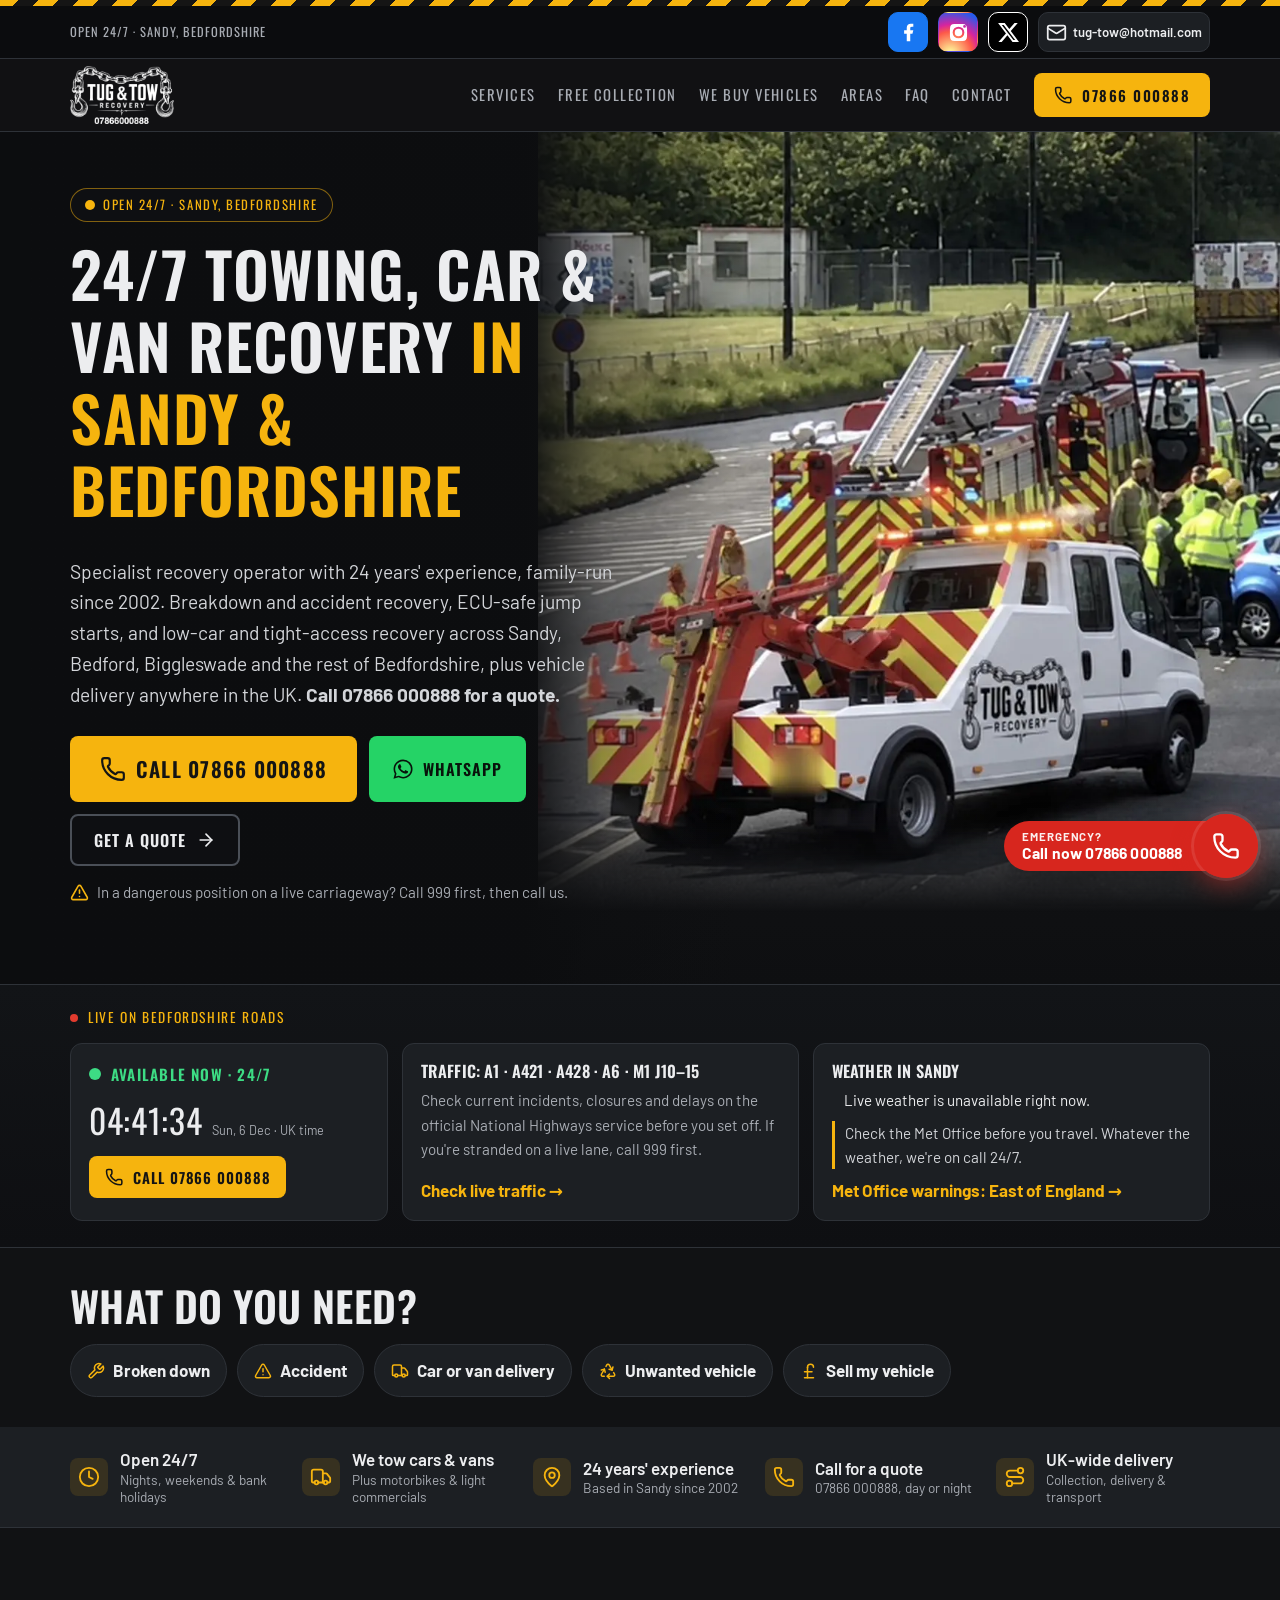
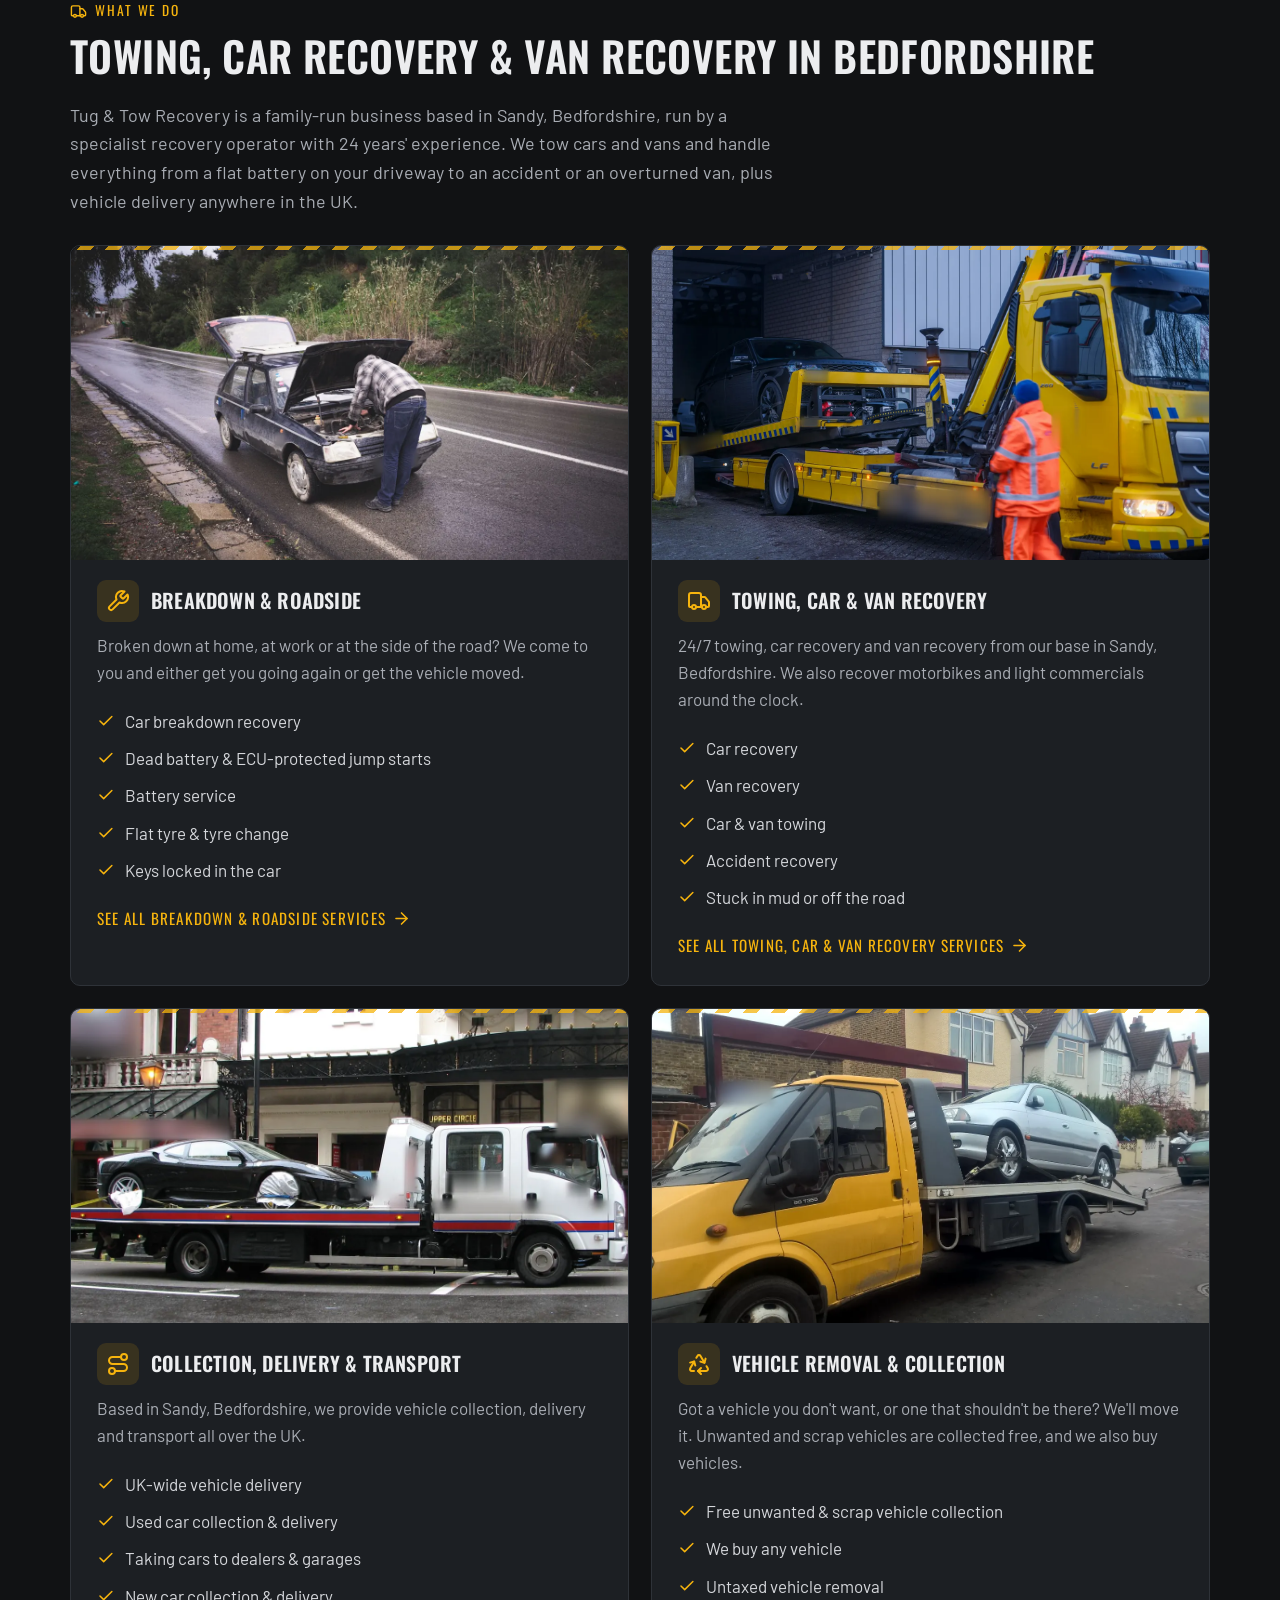
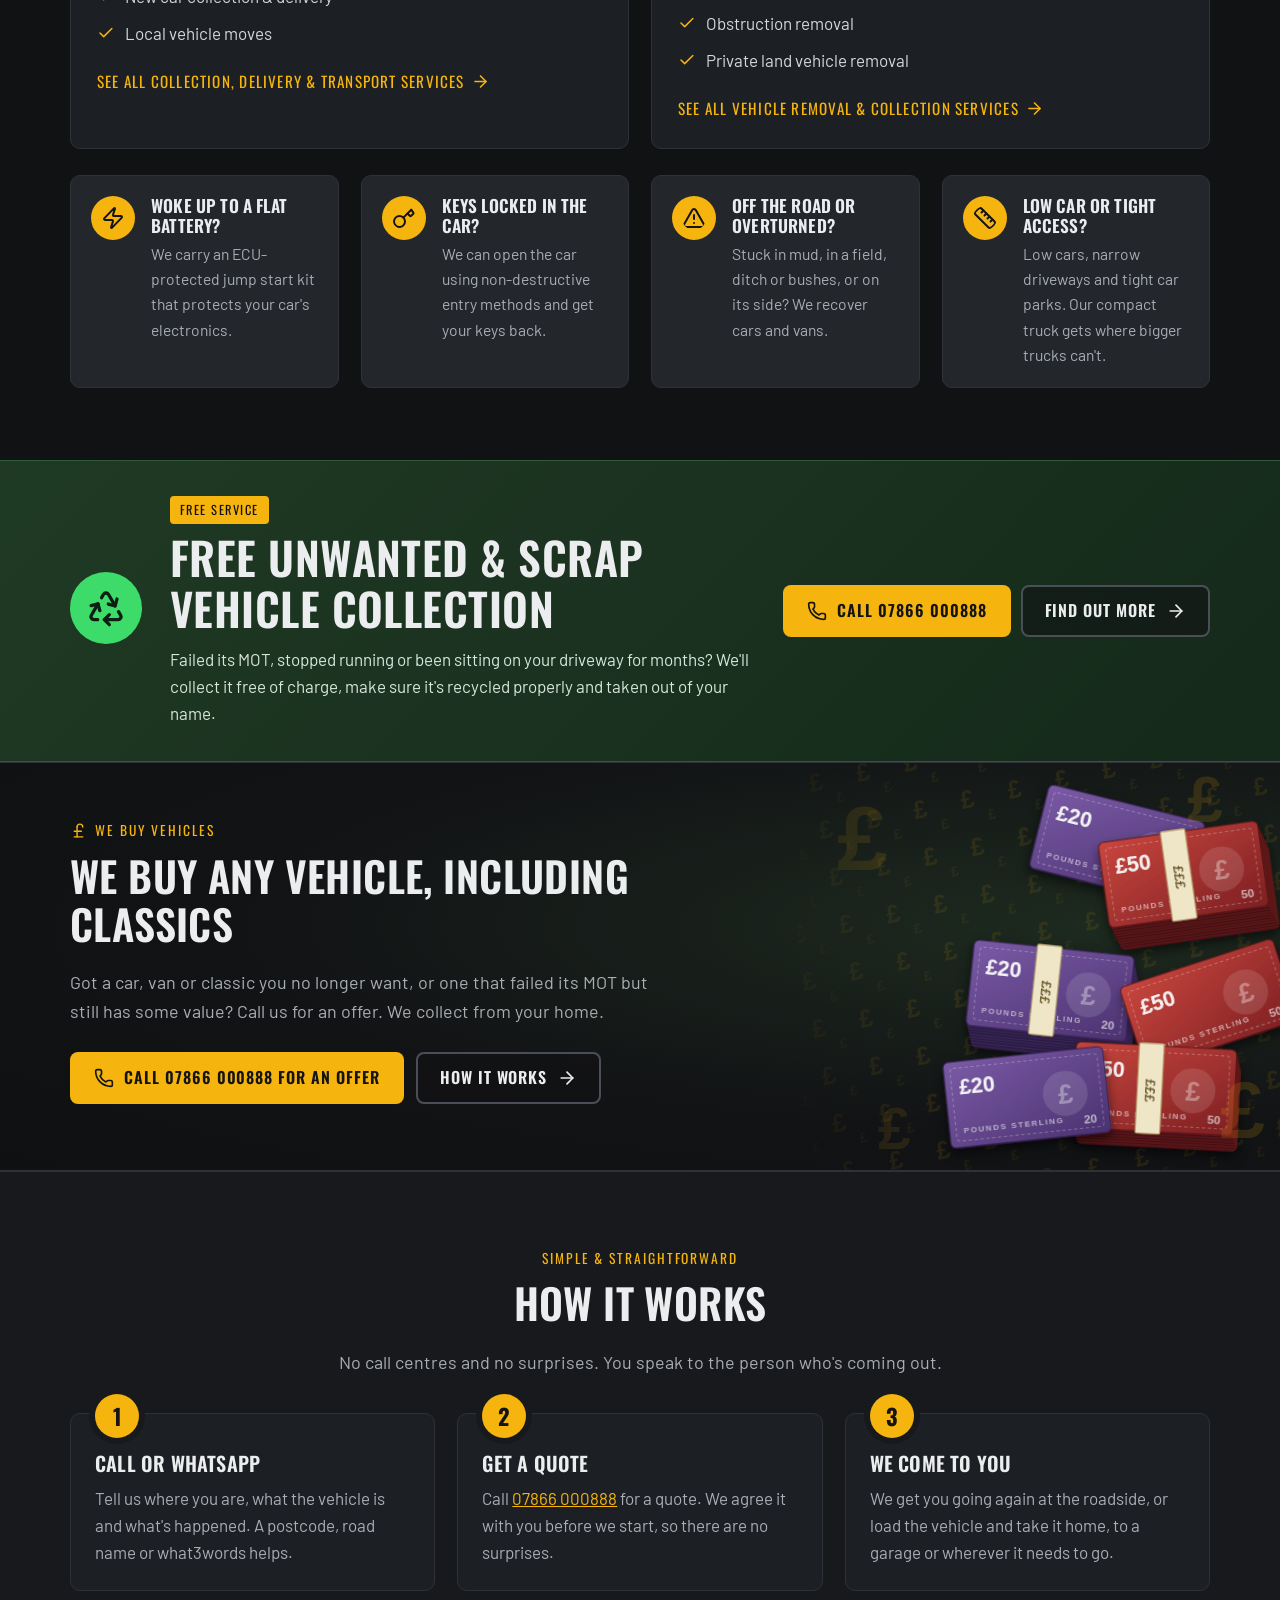
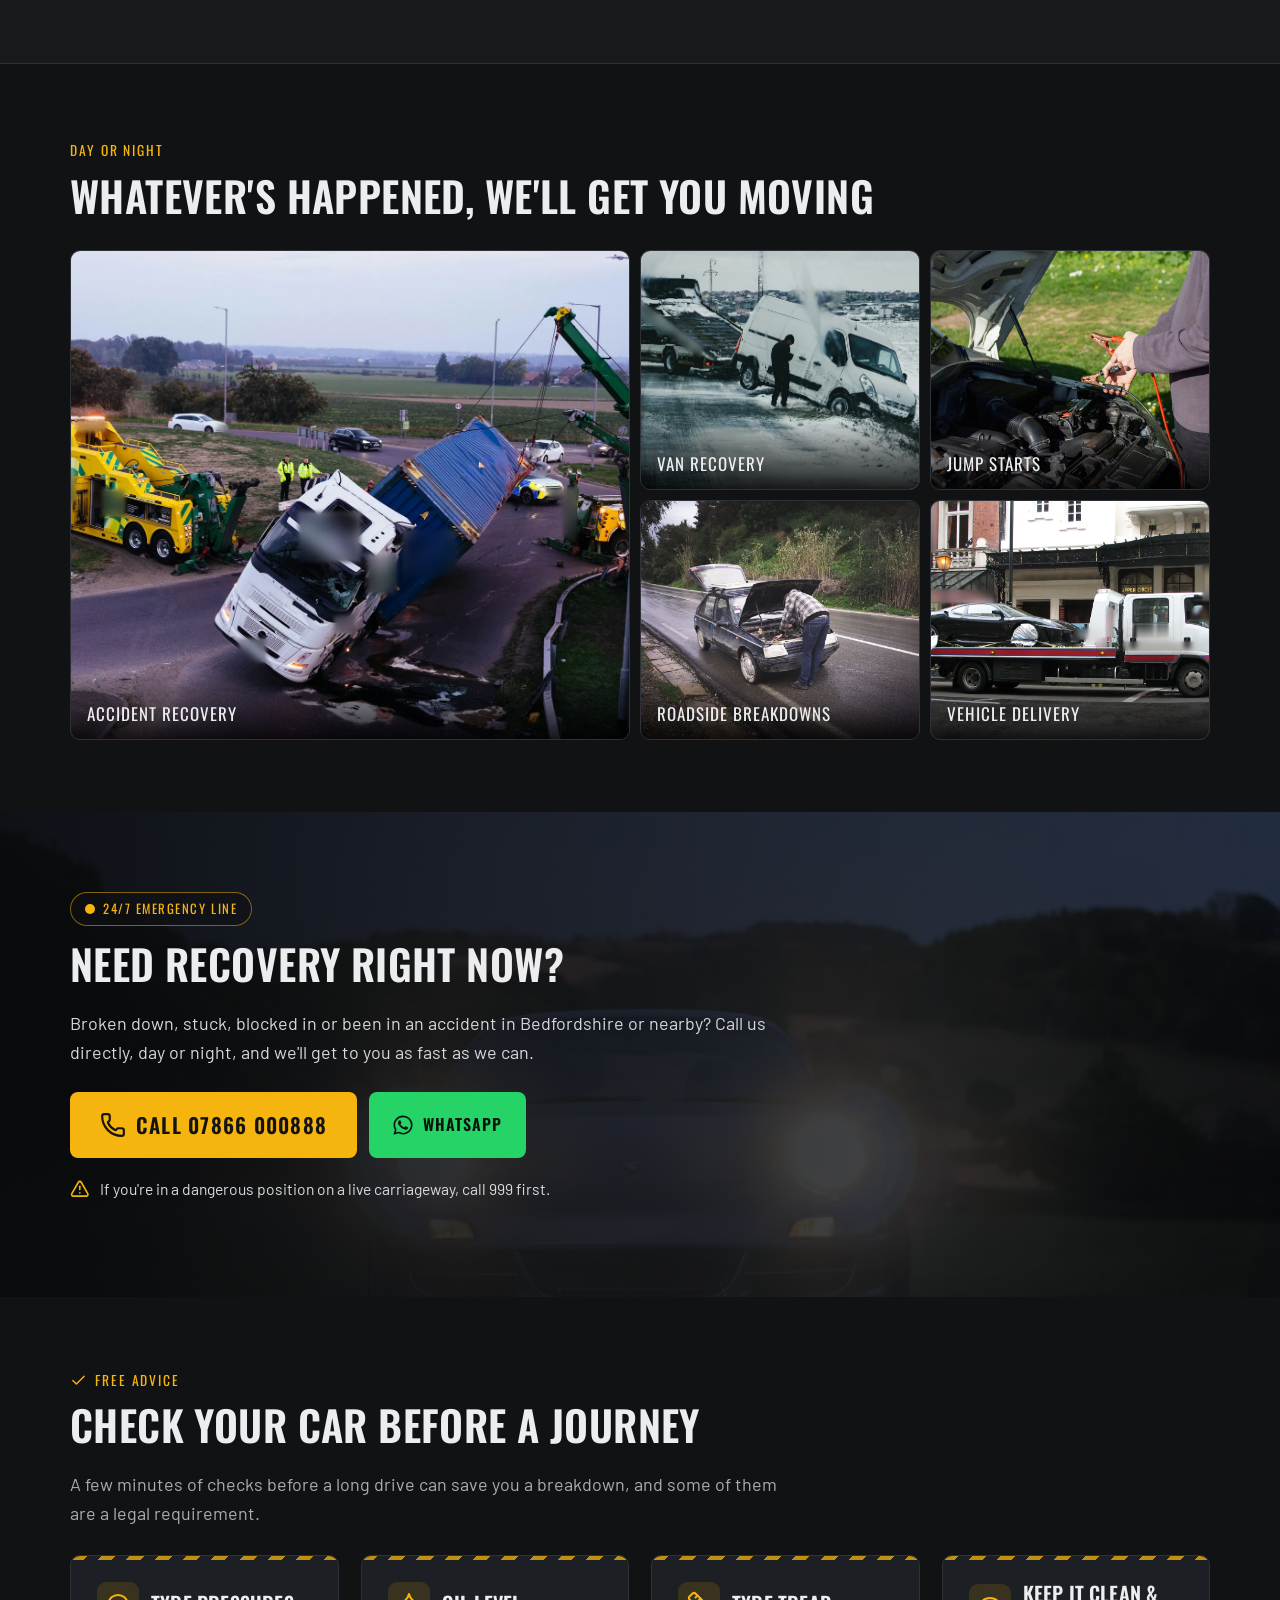
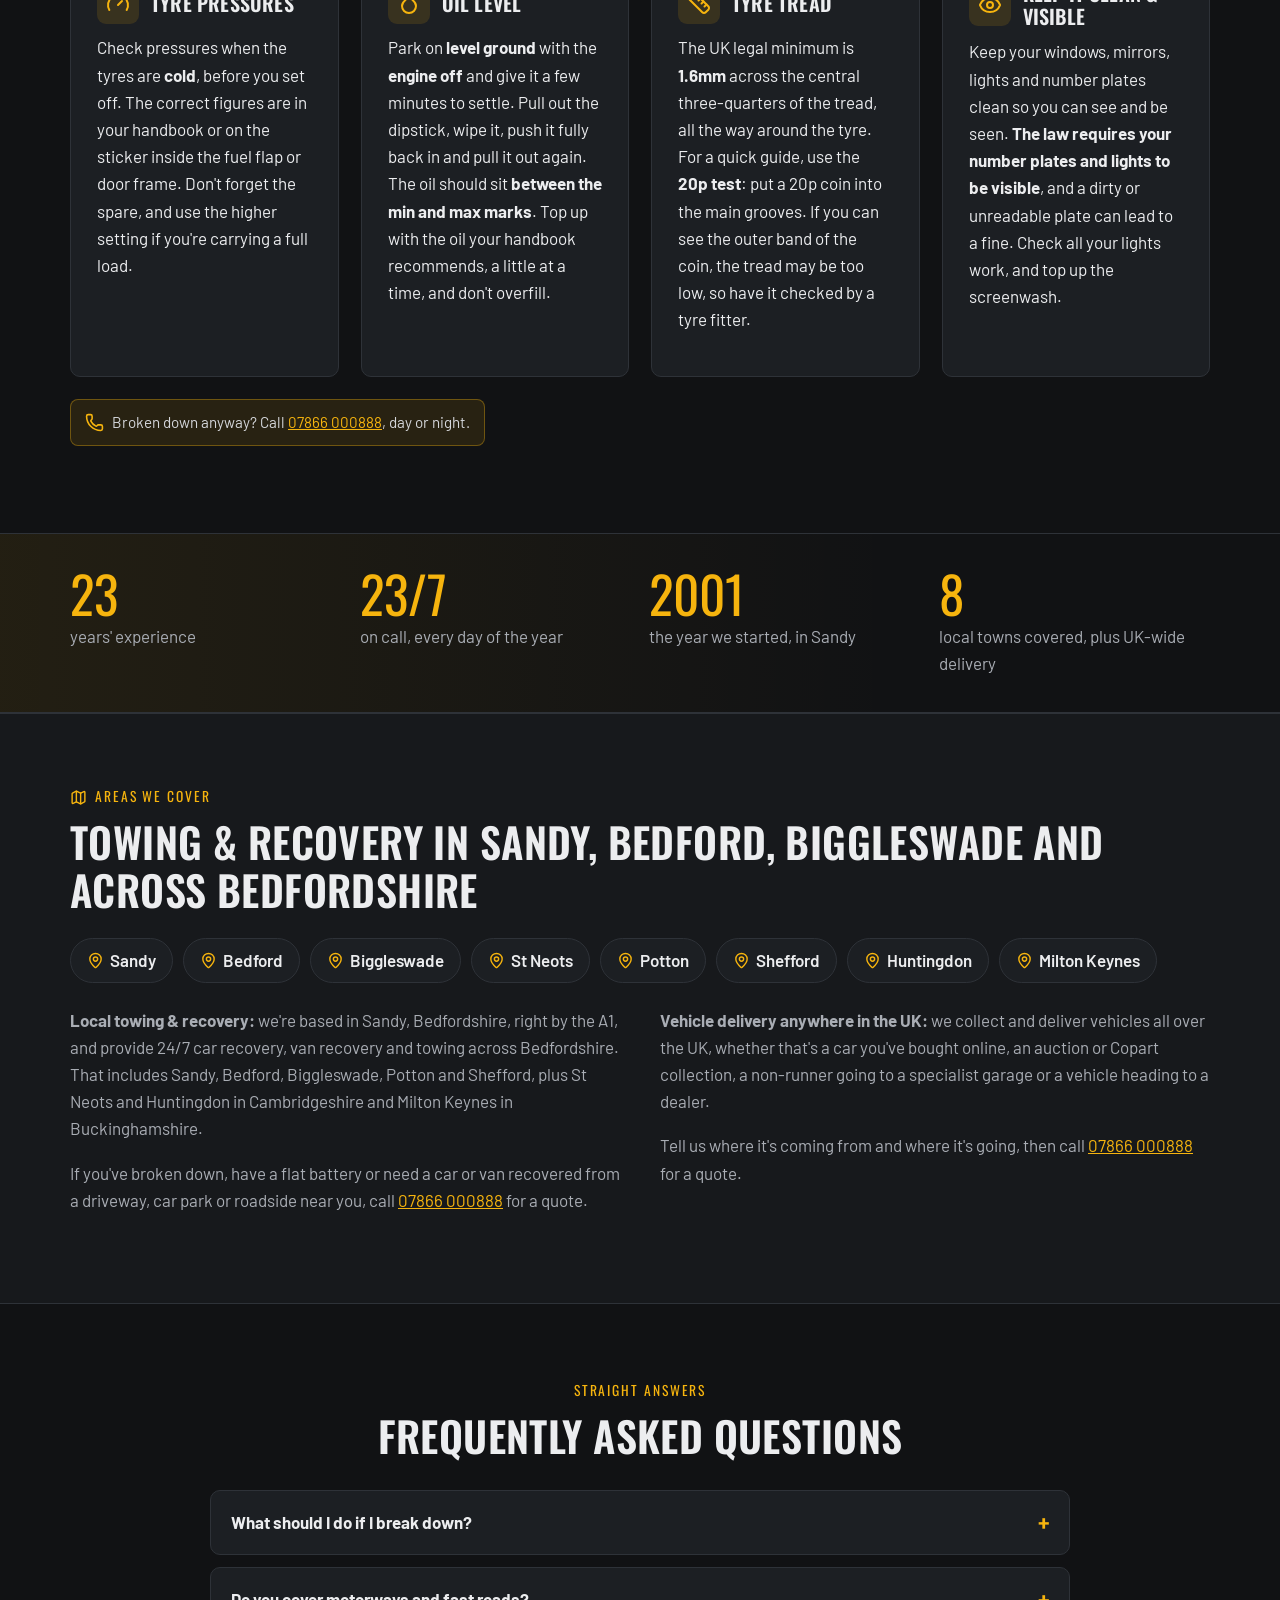
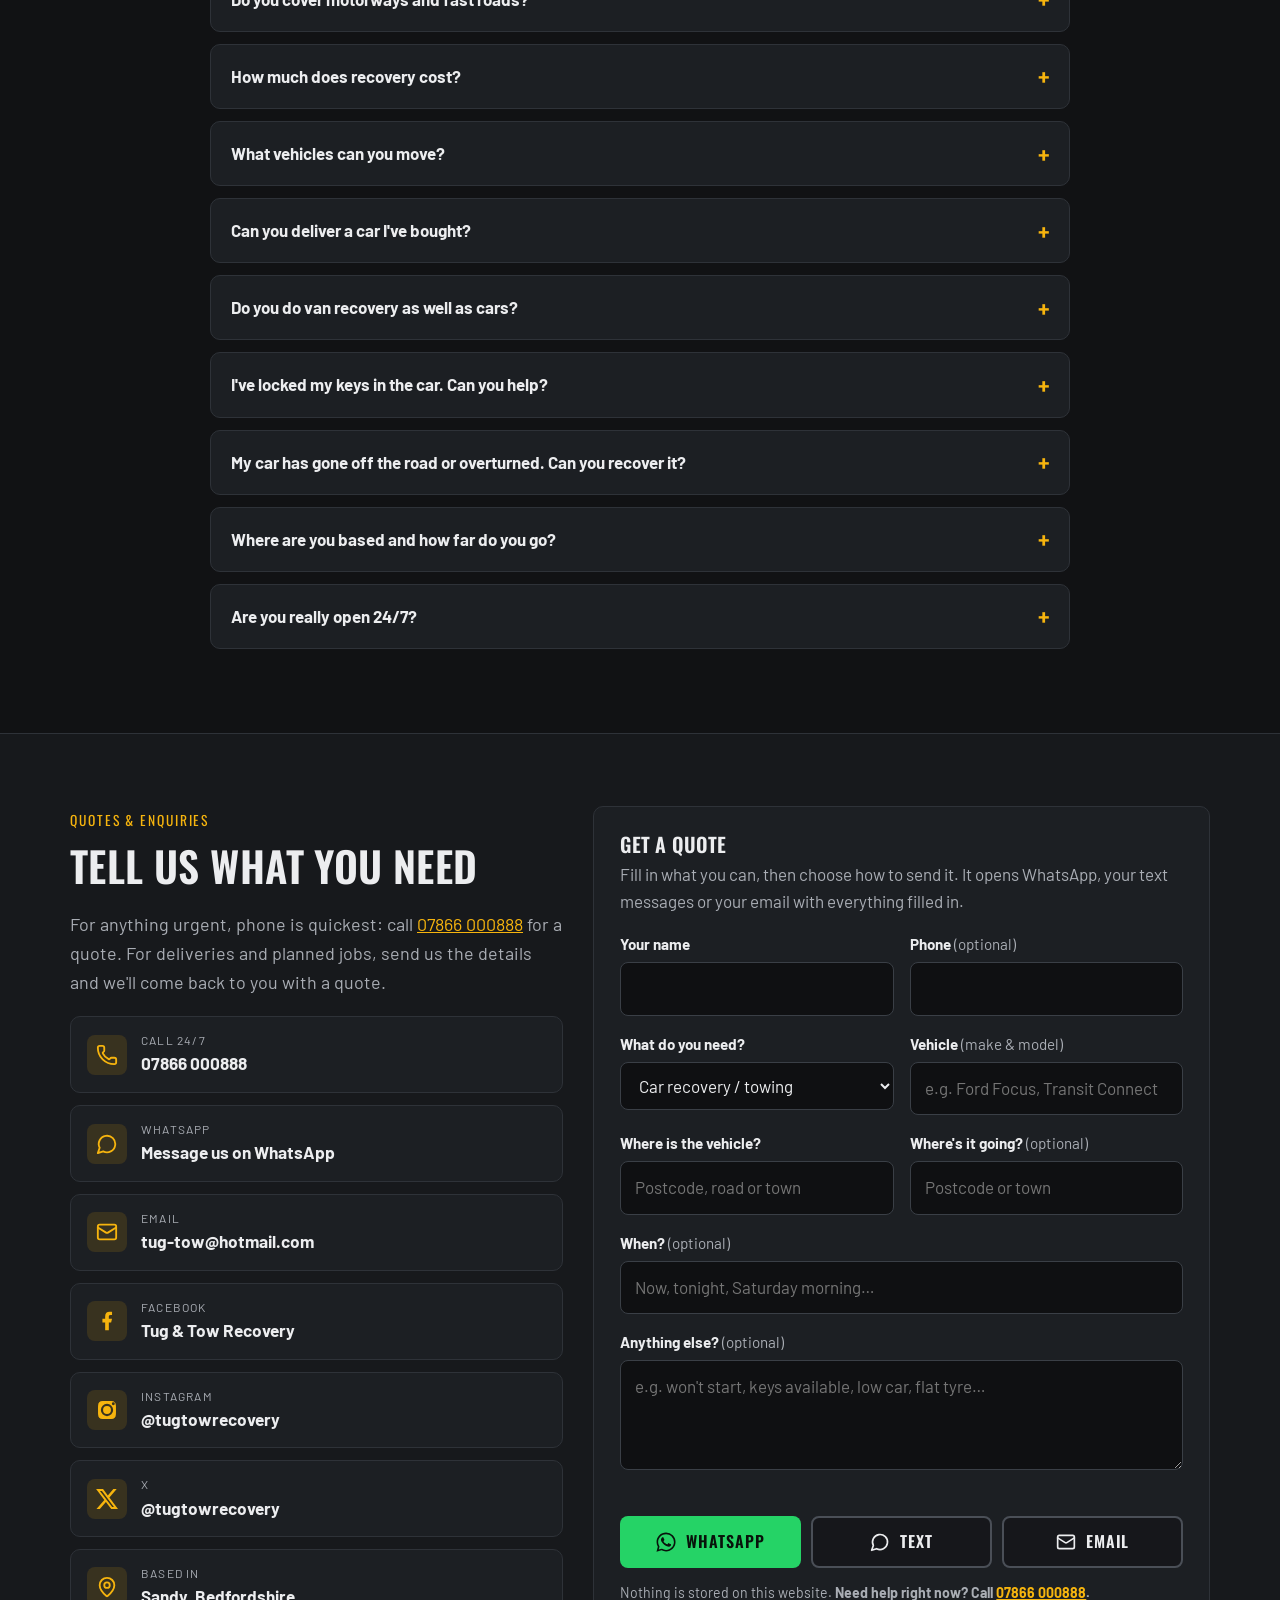
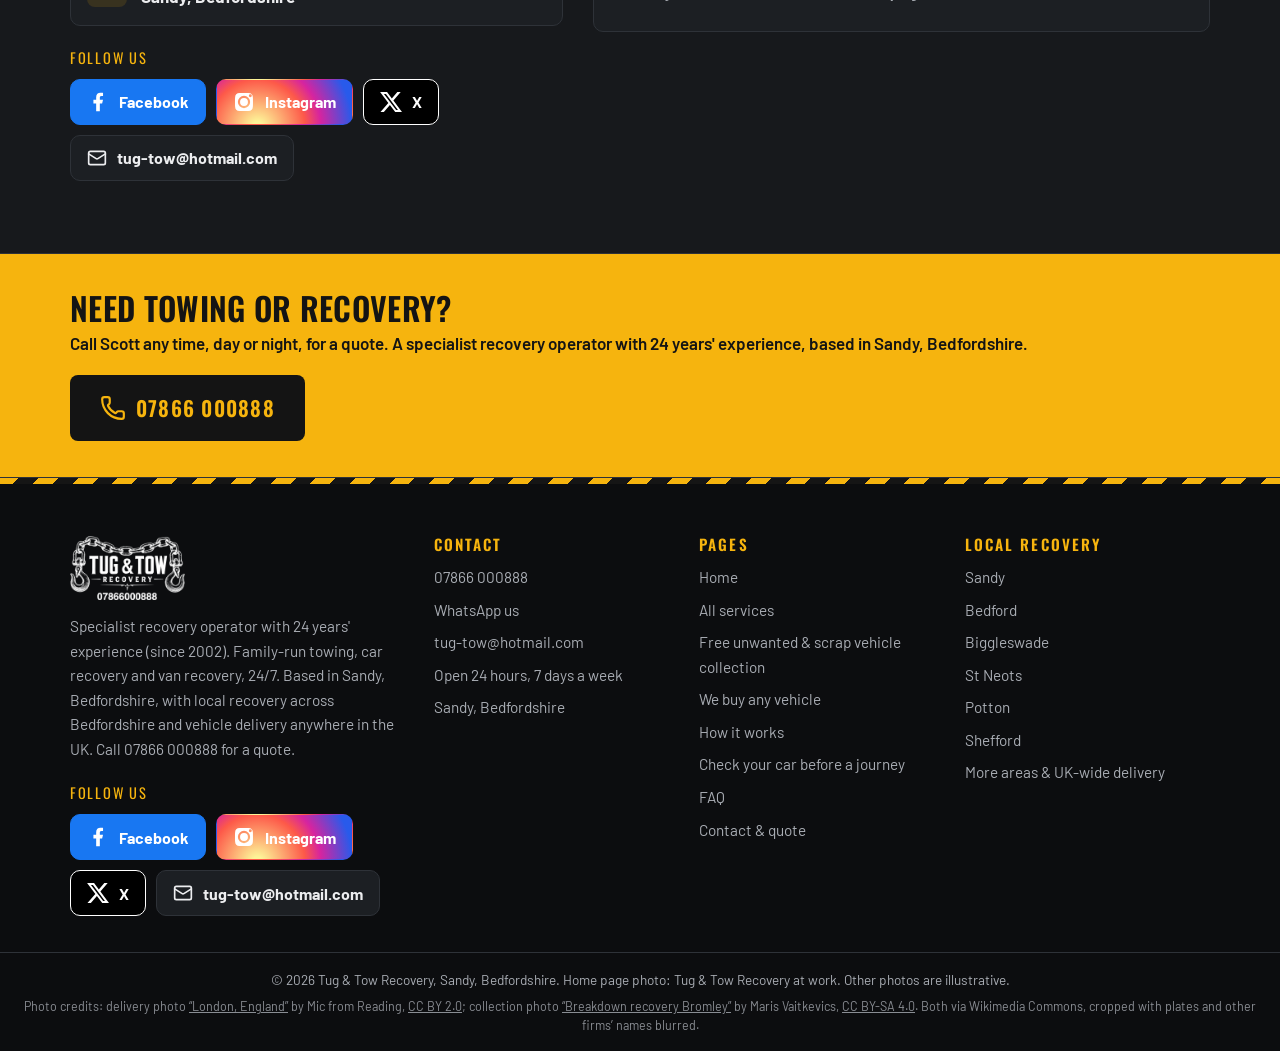
==== index.html @ b391d8d0 "Tug & Tow Recovery website" ====
<!DOCTYPE html>
<html lang="en-GB">
<head>
<meta charset="utf-8">
<meta name="viewport" content="width=device-width, initial-scale=1, viewport-fit=cover">
<title>Towing &amp; Car Recovery Sandy, Bedfordshire | 24/7 Van Recovery | Tug &amp; Tow Recovery</title>
<meta name="description" content="24/7 towing, car recovery and van recovery in Sandy, Bedford, Biggleswade and across Bedfordshire. Family-run since 2002. Breakdown and accident recovery, jump starts. Call 07866 000888 for a quote.">
<link rel="canonical" href="https://tugtowrecovery.com/">
<meta name="theme-color" content="#111214">
<meta name="author" content="Tug &amp; Tow Recovery">
<meta property="og:type" content="website">
<meta property="og:site_name" content="Tug &amp; Tow Recovery">
<meta property="og:locale" content="en_GB">
<meta property="og:title" content="Towing &amp; Car Recovery Sandy, Bedfordshire | 24/7 Van Recovery | Tug &amp; Tow Recovery">
<meta property="og:description" content="24/7 towing, car recovery and van recovery in Sandy, Bedford, Biggleswade and across Bedfordshire. Family-run since 2002. Breakdown and accident recovery, jump starts. Call 07866 000888 for a quote.">
<meta property="og:url" content="https://tugtowrecovery.com/">
<meta property="og:image" content="https://tugtowrecovery.com/assets/og-image.jpg">
<meta property="og:image:width" content="1200"><meta property="og:image:height" content="630">
<meta property="og:image:alt" content="Recovery truck loading a car on a country road at dusk">
<meta name="twitter:card" content="summary_large_image">
<meta name="twitter:title" content="Towing &amp; Car Recovery Sandy, Bedfordshire | 24/7 Van Recovery | Tug &amp; Tow Recovery">
<meta name="twitter:description" content="24/7 towing, car recovery and van recovery in Sandy, Bedford, Biggleswade and across Bedfordshire. Family-run since 2002. Breakdown and accident recovery, jump starts. Call 07866 000888 for a quote.">
<meta name="twitter:image" content="https://tugtowrecovery.com/assets/og-image.jpg">
<link rel="icon" type="image/png" href="favicon.png">
<link rel="apple-touch-icon" href="favicon.png">
<link rel="preconnect" href="https://fonts.googleapis.com">
<link rel="preconnect" href="https://fonts.gstatic.com" crossorigin>
<link rel="stylesheet" href="https://fonts.googleapis.com/css2?family=Oswald:wght@500;600;700&amp;family=Barlow:wght@400;500;600;700&amp;display=swap">
<link rel="preload" as="image" href="assets/img/hero.webp" imagesrcset="assets/img/hero-mobile.webp 800w, assets/img/hero.webp 1600w" imagesizes="100vw" type="image/webp">
<link rel="stylesheet" href="assets/css/style.css">
<script type="application/ld+json">{
 "@context": "https://schema.org",
 "@type": "AutomotiveBusiness",
 "@id": "https://tugtowrecovery.com/#business",
 "name": "Tug & Tow Recovery",
 "alternateName": "Tug and Tow Recovery",
 "description": "Specialist recovery operator with 24 years' experience. Family-run 24/7 towing, car recovery and van recovery based in Sandy, Bedfordshire, since 2002. Breakdown and accident recovery, ECU-safe jump starts, low-car and tight-access recovery across Bedfordshire, and vehicle delivery anywhere in the UK. Call 07866 000888 for a quote.",
 "slogan": "Family-run towing and recovery since 2002",
 "foundingDate": "2002",
 "url": "https://tugtowrecovery.com/",
 "telephone": "+44 7866 000888",
 "email": "tug-tow@hotmail.com",
 "logo": "https://tugtowrecovery.com/assets/img/logo-white.png",
 "image": "https://tugtowrecovery.com/assets/og-image.jpg",
 "address": {
  "@type": "PostalAddress",
  "addressLocality": "Sandy",
  "addressRegion": "Bedfordshire",
  "addressCountry": "GB"
 },
 "openingHoursSpecification": [
  {
   "@type": "OpeningHoursSpecification",
   "dayOfWeek": [
    "Monday",
    "Tuesday",
    "Wednesday",
    "Thursday",
    "Friday",
    "Saturday",
    "Sunday"
   ],
   "opens": "00:00",
   "closes": "23:59"
  }
 ],
 "areaServed": [
  {
   "@type": "AdministrativeArea",
   "name": "Bedfordshire"
  },
  {
   "@type": "City",
   "name": "Sandy"
  },
  {
   "@type": "City",
   "name": "Bedford"
  },
  {
   "@type": "City",
   "name": "Biggleswade"
  },
  {
   "@type": "City",
   "name": "St Neots"
  },
  {
   "@type": "City",
   "name": "Potton"
  },
  {
   "@type": "City",
   "name": "Shefford"
  },
  {
   "@type": "City",
   "name": "Huntingdon"
  },
  {
   "@type": "City",
   "name": "Milton Keynes"
  },
  {
   "@type": "Country",
   "name": "United Kingdom"
  }
 ],
 "knowsAbout": [
  "Towing",
  "Car recovery",
  "Van recovery",
  "Breakdown recovery",
  "Accident recovery",
  "Jump starts",
  "Low car recovery",
  "Tight-access recovery",
  "Vehicle delivery",
  "Overturned vehicle recovery",
  "Off-road recovery",
  "Free scrap vehicle collection",
  "Buying used, scrap and classic vehicles"
 ],
 "sameAs": [
  "https://facebook.com/1238711935993019",
  "https://www.instagram.com/tugtowrecovery/",
  "https://x.com/tugtowrecovery"
 ],
 "contactPoint": [
  {
   "@type": "ContactPoint",
   "telephone": "+44 7866 000888",
   "contactType": "customer service",
   "areaServed": "GB",
   "availableLanguage": "English",
   "hoursAvailable": {
    "@type": "OpeningHoursSpecification",
    "dayOfWeek": [
     "Monday",
     "Tuesday",
     "Wednesday",
     "Thursday",
     "Friday",
     "Saturday",
     "Sunday"
    ],
    "opens": "00:00",
    "closes": "23:59"
   }
  }
 ],
 "hasOfferCatalog": {
  "@type": "OfferCatalog",
  "name": "Recovery and transport services",
  "itemListElement": [
   {
    "@type": "OfferCatalog",
    "name": "Breakdown & roadside",
    "itemListElement": [
     {
      "@type": "Offer",
      "itemOffered": {
       "@type": "Service",
       "name": "Car breakdown recovery",
       "areaServed": {
        "@type": "AdministrativeArea",
        "name": "Bedfordshire"
       }
      }
     },
     {
      "@type": "Offer",
      "itemOffered": {
       "@type": "Service",
       "name": "Dead battery & ECU-protected jump starts",
       "areaServed": {
        "@type": "AdministrativeArea",
        "name": "Bedfordshire"
       }
      }
     },
     {
      "@type": "Offer",
      "itemOffered": {
       "@type": "Service",
       "name": "Battery service",
       "areaServed": {
        "@type": "AdministrativeArea",
        "name": "Bedfordshire"
       }
      }
     },
     {
      "@type": "Offer",
      "itemOffered": {
       "@type": "Service",
       "name": "Flat tyre & tyre change",
       "areaServed": {
        "@type": "AdministrativeArea",
        "name": "Bedfordshire"
       }
      }
     },
     {
      "@type": "Offer",
      "itemOffered": {
       "@type": "Service",
       "name": "Keys locked in the car",
       "areaServed": {
        "@type": "AdministrativeArea",
        "name": "Bedfordshire"
       }
      }
     },
     {
      "@type": "Offer",
      "itemOffered": {
       "@type": "Service",
       "name": "Out of fuel (cars & motorbikes)",
       "areaServed": {
        "@type": "AdministrativeArea",
        "name": "Bedfordshire"
       }
      }
     },
     {
      "@type": "Offer",
      "itemOffered": {
       "@type": "Service",
       "name": "Wrong fuel & fuel contamination",
       "areaServed": {
        "@type": "AdministrativeArea",
        "name": "Bedfordshire"
       }
      }
     },
     {
      "@type": "Offer",
      "itemOffered": {
       "@type": "Service",
       "name": "Car diagnostics",
       "areaServed": {
        "@type": "AdministrativeArea",
        "name": "Bedfordshire"
       }
      }
     }
    ]
   },
   {
    "@type": "OfferCatalog",
    "name": "Towing, car & van recovery",
    "itemListElement": [
     {
      "@type": "Offer",
      "itemOffered": {
       "@type": "Service",
       "name": "Car recovery",
       "areaServed": {
        "@type": "AdministrativeArea",
        "name": "Bedfordshire"
       }
      }
     },
     {
      "@type": "Offer",
      "itemOffered": {
       "@type": "Service",
       "name": "Van recovery",
       "areaServed": {
        "@type": "AdministrativeArea",
        "name": "Bedfordshire"
       }
      }
     },
     {
      "@type": "Offer",
      "itemOffered": {
       "@type": "Service",
       "name": "Car & van towing",
       "areaServed": {
        "@type": "AdministrativeArea",
        "name": "Bedfordshire"
       }
      }
     },
     {
      "@type": "Offer",
      "itemOffered": {
       "@type": "Service",
       "name": "Accident recovery",
       "areaServed": {
        "@type": "AdministrativeArea",
        "name": "Bedfordshire"
       }
      }
     },
     {
      "@type": "Offer",
      "itemOffered": {
       "@type": "Service",
       "name": "Stuck in mud or off the road",
       "areaServed": {
        "@type": "AdministrativeArea",
        "name": "Bedfordshire"
       }
      }
     },
     {
      "@type": "Offer",
      "itemOffered": {
       "@type": "Service",
       "name": "Overturned car & van recovery",
       "areaServed": {
        "@type": "AdministrativeArea",
        "name": "Bedfordshire"
       }
      }
     },
     {
      "@type": "Offer",
      "itemOffered": {
       "@type": "Service",
       "name": "Winching",
       "areaServed": {
        "@type": "AdministrativeArea",
        "name": "Bedfordshire"
       }
      }
     },
     {
      "@type": "Offer",
      "itemOffered": {
       "@type": "Service",
       "name": "Motorcycle recovery",
       "areaServed": {
        "@type": "AdministrativeArea",
        "name": "Bedfordshire"
       }
      }
     },
     {
      "@type": "Offer",
      "itemOffered": {
       "@type": "Service",
       "name": "Low-car & tight-access recovery",
       "areaServed": {
        "@type": "AdministrativeArea",
        "name": "Bedfordshire"
       }
      }
     },
     {
      "@type": "Offer",
      "itemOffered": {
       "@type": "Service",
       "name": "Classic, modified & awkward vehicles",
       "areaServed": {
        "@type": "AdministrativeArea",
        "name": "Bedfordshire"
       }
      }
     }
    ]
   },
   {
    "@type": "OfferCatalog",
    "name": "Collection, delivery & transport",
    "itemListElement": [
     {
      "@type": "Offer",
      "itemOffered": {
       "@type": "Service",
       "name": "UK-wide vehicle delivery",
       "areaServed": {
        "@type": "Country",
        "name": "United Kingdom"
       }
      }
     },
     {
      "@type": "Offer",
      "itemOffered": {
       "@type": "Service",
       "name": "Used car collection & delivery",
       "areaServed": {
        "@type": "Country",
        "name": "United Kingdom"
       }
      }
     },
     {
      "@type": "Offer",
      "itemOffered": {
       "@type": "Service",
       "name": "Taking cars to dealers & garages",
       "areaServed": {
        "@type": "Country",
        "name": "United Kingdom"
       }
      }
     },
     {
      "@type": "Offer",
      "itemOffered": {
       "@type": "Service",
       "name": "New car collection & delivery",
       "areaServed": {
        "@type": "Country",
        "name": "United Kingdom"
       }
      }
     },
     {
      "@type": "Offer",
      "itemOffered": {
       "@type": "Service",
       "name": "Local vehicle moves",
       "areaServed": {
        "@type": "Country",
        "name": "United Kingdom"
       }
      }
     },
     {
      "@type": "Offer",
      "itemOffered": {
       "@type": "Service",
       "name": "Damaged & non-runner delivery",
       "areaServed": {
        "@type": "Country",
        "name": "United Kingdom"
       }
      }
     },
     {
      "@type": "Offer",
      "itemOffered": {
       "@type": "Service",
       "name": "Copart Sandy collections",
       "areaServed": {
        "@type": "Country",
        "name": "United Kingdom"
       }
      }
     }
    ]
   },
   {
    "@type": "OfferCatalog",
    "name": "Vehicle removal & collection",
    "itemListElement": [
     {
      "@type": "Offer",
      "itemOffered": {
       "@type": "Service",
       "name": "Free unwanted & scrap vehicle collection",
       "areaServed": {
        "@type": "AdministrativeArea",
        "name": "Bedfordshire"
       }
      }
     },
     {
      "@type": "Offer",
      "itemOffered": {
       "@type": "Service",
       "name": "We buy any vehicle",
       "areaServed": {
        "@type": "AdministrativeArea",
        "name": "Bedfordshire"
       }
      }
     },
     {
      "@type": "Offer",
      "itemOffered": {
       "@type": "Service",
       "name": "Untaxed vehicle removal",
       "areaServed": {
        "@type": "AdministrativeArea",
        "name": "Bedfordshire"
       }
      }
     },
     {
      "@type": "Offer",
      "itemOffered": {
       "@type": "Service",
       "name": "Obstruction removal",
       "areaServed": {
        "@type": "AdministrativeArea",
        "name": "Bedfordshire"
       }
      }
     },
     {
      "@type": "Offer",
      "itemOffered": {
       "@type": "Service",
       "name": "Private land vehicle removal",
       "areaServed": {
        "@type": "AdministrativeArea",
        "name": "Bedfordshire"
       }
      }
     },
     {
      "@type": "Offer",
      "itemOffered": {
       "@type": "Service",
       "name": "Repossession, cars & vans",
       "areaServed": {
        "@type": "AdministrativeArea",
        "name": "Bedfordshire"
       }
      }
     }
    ]
   }
  ]
 }
}</script>
<script type="application/ld+json">{
 "@context": "https://schema.org",
 "@type": "FAQPage",
 "mainEntity": [
  {
   "@type": "Question",
   "name": "What should I do if I break down?",
   "acceptedAnswer": {
    "@type": "Answer",
    "text": "Get yourself and any passengers safe first. Pull over as far as you can, put your hazard lights on and, if it's safe, wait away from the traffic (behind a barrier if there is one). If you're in a dangerous position on a live carriageway, call 999 first.Then call us on 07866 000888 and tell us where you are (postcode, road name or what3words), the make and model of the vehicle and what's happened. We'll tell you what's involved and give you a quote before we set off."
   }
  },
  {
   "@type": "Question",
   "name": "Do you cover motorways and fast roads?",
   "acceptedAnswer": {
    "@type": "Answer",
    "text": "Your safety comes first. If you've stopped on a motorway or fast dual carriageway, get out on the side away from the traffic, wait behind the barrier if it's safe, and call 999 if you're in danger. Once you're safe, call us and tell us exactly where you are, and we'll tell you straight away whether we can help."
   }
  },
  {
   "@type": "Question",
   "name": "How much does recovery cost?",
   "acceptedAnswer": {
    "@type": "Answer",
    "text": "Every job is different, so we don't list prices. Call 07866 000888 for a quote and we'll agree it with you before we start."
   }
  },
  {
   "@type": "Question",
   "name": "What vehicles can you move?",
   "acceptedAnswer": {
    "@type": "Answer",
    "text": "We tow cars and vans, and also move motorbikes and light commercial vehicles. Our compact recovery truck also suits tight spaces and low cars. We don't move HGVs, buses or heavy plant."
   }
  },
  {
   "@type": "Question",
   "name": "Can you deliver a car I've bought?",
   "acceptedAnswer": {
    "@type": "Answer",
    "text": "Yes. We collect new and used cars from dealers, auctions (including Copart Sandy) and private sellers and deliver them to your home anywhere in the UK. We can also take your car to a dealer or garage for you."
   }
  },
  {
   "@type": "Question",
   "name": "Do you do van recovery as well as cars?",
   "acceptedAnswer": {
    "@type": "Answer",
    "text": "Yes. We recover and tow cars and vans, including light commercials, 24/7 across Sandy, Bedford, Biggleswade and the rest of Bedfordshire. Call 07866 000888 for a quote."
   }
  },
  {
   "@type": "Question",
   "name": "I've locked my keys in the car. Can you help?",
   "acceptedAnswer": {
    "@type": "Answer",
    "text": "Yes. We can open the car using non-destructive entry methods and get your keys back to you. Every car is different, so we'll explain what's involved before we start."
   }
  },
  {
   "@type": "Question",
   "name": "My car has gone off the road or overturned. Can you recover it?",
   "acceptedAnswer": {
    "@type": "Answer",
    "text": "Yes. We recover vehicles stuck in mud or driven off the road into a field, ditch or bushes, and we right and recover overturned cars and vans. If anyone is hurt or trapped, or the vehicle is blocking a road, call 999 first."
   }
  },
  {
   "@type": "Question",
   "name": "Where are you based and how far do you go?",
   "acceptedAnswer": {
    "@type": "Answer",
    "text": "We're based in Sandy, Bedfordshire. For towing, breakdowns and local recovery we cover Sandy, Bedford, Biggleswade, St Neots, Potton, Shefford, Huntingdon, Milton Keynes and across Bedfordshire. For vehicle delivery we go anywhere in the UK."
   }
  },
  {
   "@type": "Question",
   "name": "Are you really open 24/7?",
   "acceptedAnswer": {
    "@type": "Answer",
    "text": "Yes. We're open 24 hours a day, 7 days a week, including nights, weekends and bank holidays. Phoning is always the quickest way to reach us."
   }
  }
 ]
}</script>
</head>
<body>
<a class="skip" href="#main">Skip to content</a>
<header class="site-header">
<div class="hazard" aria-hidden="true"></div>
<div class="topbar"><div class="wrap topbar-in"><span class="topbar-note">Open 24/7 · Sandy, Bedfordshire</span><div class="soc-icons soc-icons--top"><a class="b-fb" href="https://facebook.com/1238711935993019" target="_blank" rel="noopener" aria-label="Tug &amp; Tow Recovery on Facebook (opens in a new tab)" title="Facebook"><svg class="icon" viewBox="0 0 24 24" aria-hidden="true" style="fill:currentColor;stroke:none"><path d="M14 13.5h2.5l1-4H14v-2c0-1.03 0-2 2-2h1.5V2.14c-.326-.043-1.557-.14-2.857-.14C11.928 2 10 3.657 10 6.7v2.8H7v4h3V22h4v-8.5z"/></svg></a><a class="b-ig" href="https://www.instagram.com/tugtowrecovery/" target="_blank" rel="noopener" aria-label="Tug &amp; Tow Recovery on Instagram (opens in a new tab)" title="Instagram"><svg class="icon" viewBox="0 0 24 24" aria-hidden="true" style="fill:currentColor;stroke:none"><path d="M12 2.2c3.2 0 3.6 0 4.8.1 3.3.1 4.8 1.7 4.9 4.9.1 1.3.1 1.6.1 4.8s0 3.6-.1 4.8c-.1 3.2-1.7 4.8-4.9 4.9-1.3.1-1.6.1-4.8.1s-3.6 0-4.8-.1c-3.3-.1-4.8-1.7-4.9-4.9C2.2 15.6 2.2 15.2 2.2 12s0-3.6.1-4.8C2.4 3.9 3.9 2.4 7.2 2.3 8.4 2.2 8.8 2.2 12 2.2zm0 3.1a6.7 6.7 0 1 0 0 13.4 6.7 6.7 0 0 0 0-13.4zm0 11a4.3 4.3 0 1 1 0-8.6 4.3 4.3 0 0 1 0 8.6zm6.9-12.8a1.6 1.6 0 1 0 0 3.2 1.6 1.6 0 0 0 0-3.2z"/></svg></a><a class="b-x" href="https://x.com/tugtowrecovery" target="_blank" rel="noopener" aria-label="Tug &amp; Tow Recovery on X (opens in a new tab)" title="X"><svg class="icon" style="fill:currentColor;stroke:none" viewBox="0 0 24 24" aria-hidden="true"><path d="M18.9 1.2h3.7l-8 9.2 9.4 12.4h-7.4l-5.8-7.6-6.6 7.6H.5l8.6-9.8L.1 1.2h7.6l5.2 6.9 6-6.9zm-1.3 19.4h2L6.5 3.3H4.3l13.3 17.3z"/></svg></a><a class="soc-mail" href="mailto:tug-tow@hotmail.com" aria-label="Email tug-tow@hotmail.com" title="Email"><svg class="icon" viewBox="0 0 24 24" aria-hidden="true" focusable="false"><rect width="20" height="16" x="2" y="4" rx="2"/><path d="m22 7-8.97 5.7a1.94 1.94 0 0 1-2.06 0L2 7"/></svg><span>tug-tow@hotmail.com</span></a></div></div></div>
<div class="wrap header-bar">
 <a class="brand" href="index.html" aria-label="Tug &amp; Tow Recovery – home"><img src="assets/img/logo-white.png" alt="Tug &amp; Tow Recovery" width="560" height="311"></a>
 <nav class="nav" aria-label="Main"><a href="index.html#services">Services</a><a href="free-vehicle-collection.html">Free collection</a><a href="we-buy-any-vehicle.html">We buy vehicles</a><a href="index.html#areas">Areas</a><a href="index.html#faq">FAQ</a><a href="contact.html">Contact</a><a class="btn btn--call" href="tel:07866000888"><svg class="icon" viewBox="0 0 24 24" aria-hidden="true" focusable="false"><path d="M13.832 16.568a1 1 0 0 0 1.213-.303l.355-.465A2 2 0 0 1 17 15h3a2 2 0 0 1 2 2v3a2 2 0 0 1-2 2A18 18 0 0 1 2 4a2 2 0 0 1 2-2h3a2 2 0 0 1 2 2v3a2 2 0 0 1-.8 1.6l-.468.351a1 1 0 0 0-.292 1.233 14 14 0 0 0 6.392 6.384"/></svg>07866 000888</a></nav>
 <div class="header-mobile">
  <a class="header-call" href="tel:07866000888" aria-label="Call 07866 000888"><svg class="icon" viewBox="0 0 24 24" aria-hidden="true" focusable="false"><path d="M13.832 16.568a1 1 0 0 0 1.213-.303l.355-.465A2 2 0 0 1 17 15h3a2 2 0 0 1 2 2v3a2 2 0 0 1-2 2A18 18 0 0 1 2 4a2 2 0 0 1 2-2h3a2 2 0 0 1 2 2v3a2 2 0 0 1-.8 1.6l-.468.351a1 1 0 0 0-.292 1.233 14 14 0 0 0 6.392 6.384"/></svg>Call</a>
  <button class="menu-btn" type="button" aria-expanded="false" aria-controls="mobile-nav"><svg class="icon" viewBox="0 0 24 24" aria-hidden="true" focusable="false"><path d="M4 5h16"/><path d="M4 12h16"/><path d="M4 19h16"/></svg><span>Menu</span></button>
 </div>
</div>
<nav id="mobile-nav" class="mobile-nav" aria-label="Mobile"><a href="index.html" aria-current="page">Home</a><a href="services.html">All services</a><a href="free-vehicle-collection.html">Free vehicle collection</a><a href="we-buy-any-vehicle.html">We buy any vehicle</a><a href="index.html#checks">Car checks</a><a href="index.html#areas">Areas</a><a href="index.html#faq">FAQ</a><a href="contact.html">Contact</a></nav>
</header>

<main id="main">
<section class="hero" aria-labelledby="hero-title">
 <picture>
  <source media="(max-width:700px)" srcset="assets/img/hero-mobile.webp" type="image/webp">
  <source srcset="assets/img/hero.webp" type="image/webp">
  <img class="hero-img" src="assets/img/hero.jpg" alt="Tug &amp; Tow Recovery truck at a motorway accident with fire and police crews" width="1600" height="1034" fetchpriority="high">
 </picture>
 <div class="wrap">
  <div class="hero-inner">
   <span class="badge"><span class="beacon" aria-hidden="true"></span>Open 24/7 · Sandy, Bedfordshire</span>
   <h1 id="hero-title">24/7 Towing, Car &amp; Van Recovery <span>in Sandy &amp; Bedfordshire</span></h1>
   <p class="sub">Specialist recovery operator with 24 years' experience, family-run since 2002. Breakdown and accident recovery, ECU-safe jump starts, and low-car and tight-access recovery across Sandy, Bedford, Biggleswade and the rest of Bedfordshire, plus vehicle delivery anywhere in the UK. <strong>Call 07866 000888 for a quote.</strong></p>
   <div class="hero-ctas">
    <a class="btn btn--call btn--xl" href="tel:07866000888"><svg class="icon" viewBox="0 0 24 24" aria-hidden="true" focusable="false"><path d="M13.832 16.568a1 1 0 0 0 1.213-.303l.355-.465A2 2 0 0 1 17 15h3a2 2 0 0 1 2 2v3a2 2 0 0 1-2 2A18 18 0 0 1 2 4a2 2 0 0 1 2-2h3a2 2 0 0 1 2 2v3a2 2 0 0 1-.8 1.6l-.468.351a1 1 0 0 0-.292 1.233 14 14 0 0 0 6.392 6.384"/></svg>Call 07866 000888</a>
    <a class="btn btn--wa" href="https://wa.me/447866000888" rel="noopener" target="_blank"><svg class="icon" viewBox="0 0 24 24" aria-hidden="true" style="fill:currentColor;stroke:none"><path d="M17.47 14.38c-.3-.15-1.76-.87-2.03-.97-.27-.1-.47-.15-.67.15-.2.3-.77.97-.94 1.17-.17.2-.35.22-.65.07-.3-.15-1.26-.46-2.4-1.48-.89-.79-1.49-1.77-1.66-2.07-.17-.3-.02-.46.13-.61.13-.13.3-.35.45-.52.15-.17.2-.3.3-.5.1-.2.05-.37-.03-.52-.07-.15-.67-1.61-.92-2.21-.24-.58-.49-.5-.67-.51h-.57c-.2 0-.52.07-.79.37-.27.3-1.04 1.02-1.04 2.48s1.07 2.88 1.21 3.08c.15.2 2.1 3.2 5.08 4.49.71.31 1.26.49 1.69.63.71.23 1.36.2 1.87.12.57-.09 1.76-.72 2.01-1.41.25-.69.25-1.29.17-1.41-.07-.12-.27-.2-.57-.35zM12.05 21.5h-.01a9.45 9.45 0 0 1-4.82-1.32l-.35-.21-3.58.94.96-3.49-.23-.36a9.43 9.43 0 0 1-1.45-5.03c0-5.22 4.25-9.47 9.48-9.47 2.53 0 4.91.99 6.7 2.78a9.41 9.41 0 0 1 2.77 6.7c0 5.23-4.25 9.47-9.47 9.47zm8.06-17.53A11.33 11.33 0 0 0 12.05.63C5.77.63.66 5.74.66 12.02c0 2.01.52 3.97 1.52 5.69L.57 23.6l6.04-1.58a11.37 11.37 0 0 0 5.44 1.39h.01c6.28 0 11.39-5.11 11.39-11.39 0-3.04-1.18-5.9-3.34-8.05z"/></svg>WhatsApp</a>
    <a class="btn btn--ghost" href="#quote">Get a quote <svg class="icon" viewBox="0 0 24 24" aria-hidden="true" focusable="false"><path d="M5 12h14"/><path d="m12 5 7 7-7 7"/></svg></a>
   </div>
   <p class="hero-note"><svg class="icon" viewBox="0 0 24 24" aria-hidden="true" focusable="false"><path d="m21.73 18-8-14a2 2 0 0 0-3.48 0l-8 14A2 2 0 0 0 4 21h16a2 2 0 0 0 1.73-3"/><path d="M12 9v4"/><path d="M12 17h.01"/></svg><span>In a dangerous position on a live carriageway? Call 999 first, then call us.</span></p>
  </div>
 </div>
</section>

<section class="live-strip" aria-label="Live on Bedfordshire roads">
 <div class="wrap">
  <p class="live-title"><span class="live-dot" aria-hidden="true"></span>Live on Bedfordshire roads</p>
  <div class="live-grid">
   <div class="live-card live-card--status">
    <p class="live-badge"><span class="pulse-dot" aria-hidden="true"></span>Available now · 24/7</p>
    <p class="live-clock"><time id="uk-clock" aria-live="off">24/7</time><small id="uk-date">UK time</small></p>
    <a class="btn btn--call btn--sm" href="tel:07866000888"><svg class="icon" viewBox="0 0 24 24" aria-hidden="true" focusable="false"><path d="M13.832 16.568a1 1 0 0 0 1.213-.303l.355-.465A2 2 0 0 1 17 15h3a2 2 0 0 1 2 2v3a2 2 0 0 1-2 2A18 18 0 0 1 2 4a2 2 0 0 1 2-2h3a2 2 0 0 1 2 2v3a2 2 0 0 1-.8 1.6l-.468.351a1 1 0 0 0-.292 1.233 14 14 0 0 0 6.392 6.384"/></svg>Call 07866 000888</a>
   </div>
   <div class="live-card live-card--traffic">
    <h3>Traffic: A1 · A421 · A428 · A6 · M1 J10–15</h3>
    <p>Check current incidents, closures and delays on the official National Highways service before you set off. If you're stranded on a live lane, call 999 first.</p>
    <a class="live-link" href="https://nationalhighways.co.uk/roads-and-travel/live-travel-updates/current-incidents-disruptions-and-delays/" target="_blank" rel="noopener">Check live traffic →</a>
   </div>
   <div class="live-card live-card--wx" id="wx" data-lat="52.13" data-lon="-0.30">
    <h3>Weather in Sandy</h3>
    <p class="wx-now"><span class="wx-temp" id="wx-temp">–</span><span class="wx-desc" id="wx-desc">Loading live weather…</span></p>
    <p class="wx-tip" id="wx-tip">Whatever the weather, we're on call 24/7.</p>
    <a class="live-link" href="https://weather.metoffice.gov.uk/warnings-and-advice/uk-warnings#?region=ee" target="_blank" rel="noopener">Met Office warnings: East of England →</a>
   </div>
  </div>
 </div>
</section>
<section class="picker" id="need" aria-labelledby="need-title">
 <div class="wrap">
  <h2 id="need-title">What do you need?</h2>
  <div class="pick-opts" role="group" aria-label="Choose what you need">
   <a class="pick-btn" href="services.html#breakdown" data-pick="breakdown"><svg class="icon" viewBox="0 0 24 24" aria-hidden="true" focusable="false"><path d="M14.7 6.3a1 1 0 0 0 0 1.4l1.6 1.6a1 1 0 0 0 1.4 0l3.77-3.77a6 6 0 0 1-7.94 7.94l-6.91 6.91a2.12 2.12 0 0 1-3-3l6.91-6.91a6 6 0 0 1 7.94-7.94l-3.76 3.76z"/></svg>Broken down</a>
   <a class="pick-btn" href="services.html#recovery" data-pick="accident"><svg class="icon" viewBox="0 0 24 24" aria-hidden="true" focusable="false"><path d="m21.73 18-8-14a2 2 0 0 0-3.48 0l-8 14A2 2 0 0 0 4 21h16a2 2 0 0 0 1.73-3"/><path d="M12 9v4"/><path d="M12 17h.01"/></svg>Accident</a>
   <a class="pick-btn" href="services.html#transport" data-pick="delivery"><svg class="icon" viewBox="0 0 24 24" aria-hidden="true" focusable="false"><path d="M14 18V6a2 2 0 0 0-2-2H4a2 2 0 0 0-2 2v11a1 1 0 0 0 1 1h2"/><path d="M15 18H9"/><path d="M19 18h2a1 1 0 0 0 1-1v-3.65a1 1 0 0 0-.22-.624l-3.48-4.35A1 1 0 0 0 17.52 8H14"/><circle cx="17" cy="18" r="2"/><circle cx="7" cy="18" r="2"/></svg>Car or van delivery</a>
   <a class="pick-btn" href="free-vehicle-collection.html" data-pick="unwanted"><svg class="icon" viewBox="0 0 24 24" aria-hidden="true" focusable="false"><path d="M7 19H4.815a1.83 1.83 0 0 1-1.57-.881 1.785 1.785 0 0 1-.004-1.784L7.196 9.5"/><path d="M11 19h8.203a1.83 1.83 0 0 0 1.556-.89 1.784 1.784 0 0 0 0-1.775l-1.226-2.12"/><path d="m14 16-3 3 3 3"/><path d="M8.293 13.596 7.196 9.5 3.1 10.598"/><path d="m9.344 5.811 1.093-1.892A1.83 1.83 0 0 1 11.985 3a1.784 1.784 0 0 1 1.546.888l3.943 6.843"/><path d="m13.378 9.633 4.096 1.098 1.097-4.096"/></svg>Unwanted vehicle</a>
   <a class="pick-btn" href="we-buy-any-vehicle.html" data-pick="sell"><svg class="icon" viewBox="0 0 24 24" aria-hidden="true" focusable="false"><path d="M18 7c0-5.333-8-5.333-8 0"/><path d="M10 7v14"/><path d="M6 21h12"/><path d="M6 13h10"/></svg>Sell my vehicle</a>
  </div>
  <div class="pick-panel" id="pick-panel" aria-live="polite" hidden>
   <p class="pick-text" id="pick-text"></p>
   <div class="pick-ctas"><a class="btn btn--call" id="pick-call" href="tel:07866000888"><svg class="icon" viewBox="0 0 24 24" aria-hidden="true" focusable="false"><path d="M13.832 16.568a1 1 0 0 0 1.213-.303l.355-.465A2 2 0 0 1 17 15h3a2 2 0 0 1 2 2v3a2 2 0 0 1-2 2A18 18 0 0 1 2 4a2 2 0 0 1 2-2h3a2 2 0 0 1 2 2v3a2 2 0 0 1-.8 1.6l-.468.351a1 1 0 0 0-.292 1.233 14 14 0 0 0 6.392 6.384"/></svg>Call 07866 000888</a><a class="btn btn--ghost" id="pick-more" href="services.html">Find out more →</a></div>
  </div>
 </div>
</section>
<section class="trust" aria-label="Why choose us"><div class="wrap"><ul><li><svg class="icon" viewBox="0 0 24 24" aria-hidden="true" focusable="false"><circle cx="12" cy="12" r="10"/><path d="M12 6v6l4 2"/></svg><span>Open 24/7<small>Nights, weekends &amp; bank holidays</small></span></li><li><svg class="icon" viewBox="0 0 24 24" aria-hidden="true" focusable="false"><path d="M14 18V6a2 2 0 0 0-2-2H4a2 2 0 0 0-2 2v11a1 1 0 0 0 1 1h2"/><path d="M15 18H9"/><path d="M19 18h2a1 1 0 0 0 1-1v-3.65a1 1 0 0 0-.22-.624l-3.48-4.35A1 1 0 0 0 17.52 8H14"/><circle cx="17" cy="18" r="2"/><circle cx="7" cy="18" r="2"/></svg><span>We tow cars &amp; vans<small>Plus motorbikes &amp; light commercials</small></span></li><li><svg class="icon" viewBox="0 0 24 24" aria-hidden="true" focusable="false"><path d="M20 10c0 4.993-5.539 10.193-7.399 11.799a1 1 0 0 1-1.202 0C9.539 20.193 4 14.993 4 10a8 8 0 0 1 16 0"/><circle cx="12" cy="10" r="3"/></svg><span>24 years' experience<small>Based in Sandy since 2002</small></span></li><li><svg class="icon" viewBox="0 0 24 24" aria-hidden="true" focusable="false"><path d="M13.832 16.568a1 1 0 0 0 1.213-.303l.355-.465A2 2 0 0 1 17 15h3a2 2 0 0 1 2 2v3a2 2 0 0 1-2 2A18 18 0 0 1 2 4a2 2 0 0 1 2-2h3a2 2 0 0 1 2 2v3a2 2 0 0 1-.8 1.6l-.468.351a1 1 0 0 0-.292 1.233 14 14 0 0 0 6.392 6.384"/></svg><span>Call for a quote<small>07866 000888, day or night</small></span></li><li><svg class="icon" viewBox="0 0 24 24" aria-hidden="true" focusable="false"><circle cx="6" cy="19" r="3"/><path d="M9 19h8.5a3.5 3.5 0 0 0 0-7h-11a3.5 3.5 0 0 1 0-7H15"/><circle cx="18" cy="5" r="3"/></svg><span>UK-wide delivery<small>Collection, delivery &amp; transport</small></span></li></ul></div></section>

<section class="section" id="services" aria-labelledby="services-title">
 <div class="wrap">
  <span class="eyebrow"><svg class="icon" viewBox="0 0 24 24" aria-hidden="true" focusable="false"><path d="M14 18V6a2 2 0 0 0-2-2H4a2 2 0 0 0-2 2v11a1 1 0 0 0 1 1h2"/><path d="M15 18H9"/><path d="M19 18h2a1 1 0 0 0 1-1v-3.65a1 1 0 0 0-.22-.624l-3.48-4.35A1 1 0 0 0 17.52 8H14"/><circle cx="17" cy="18" r="2"/><circle cx="7" cy="18" r="2"/></svg>What we do</span>
  <h2 id="services-title">Towing, car recovery &amp; van recovery in Bedfordshire</h2>
  <p class="lead">Tug &amp; Tow Recovery is a family-run business based in Sandy, Bedfordshire, run by a specialist recovery operator with 24 years' experience. We tow cars and vans and handle everything from a flat battery on your driveway to an accident or an overturned van, plus vehicle delivery anywhere in the UK.</p>
  <div class="grid grid-2" style="margin-top:30px"><article class="card">
 <div class="card-img"><picture><source srcset="assets/img/breakdown.webp" type="image/webp"><img src="assets/img/breakdown.jpg" alt="Driver checking under the bonnet of a broken-down car at the roadside" width="1200" height="800" loading="lazy" decoding="async"></picture></div>
 <h3><svg class="icon" viewBox="0 0 24 24" aria-hidden="true" focusable="false"><path d="M14.7 6.3a1 1 0 0 0 0 1.4l1.6 1.6a1 1 0 0 0 1.4 0l3.77-3.77a6 6 0 0 1-7.94 7.94l-6.91 6.91a2.12 2.12 0 0 1-3-3l6.91-6.91a6 6 0 0 1 7.94-7.94l-3.76 3.76z"/></svg>Breakdown &amp; roadside</h3>
 <p class="muted">Broken down at home, at work or at the side of the road? We come to you and either get you going again or get the vehicle moved.</p>
 <ul class="ticks"><li><svg class="icon" viewBox="0 0 24 24" aria-hidden="true" focusable="false"><path d="M20 6 9 17l-5-5"/></svg><span>Car breakdown recovery</span></li><li><svg class="icon" viewBox="0 0 24 24" aria-hidden="true" focusable="false"><path d="M20 6 9 17l-5-5"/></svg><span>Dead battery &amp; ECU-protected jump starts</span></li><li><svg class="icon" viewBox="0 0 24 24" aria-hidden="true" focusable="false"><path d="M20 6 9 17l-5-5"/></svg><span>Battery service</span></li><li><svg class="icon" viewBox="0 0 24 24" aria-hidden="true" focusable="false"><path d="M20 6 9 17l-5-5"/></svg><span>Flat tyre &amp; tyre change</span></li><li><svg class="icon" viewBox="0 0 24 24" aria-hidden="true" focusable="false"><path d="M20 6 9 17l-5-5"/></svg><span>Keys locked in the car</span></li></ul>
 <a class="more" href="services.html#breakdown">See all breakdown &amp; roadside services <svg class="icon" viewBox="0 0 24 24" aria-hidden="true" focusable="false"><path d="M5 12h14"/><path d="m12 5 7 7-7 7"/></svg></a>
</article><article class="card">
 <div class="card-img"><picture><source srcset="assets/img/car-recovery.webp" type="image/webp"><img src="assets/img/car-recovery.jpg" alt="Recovery operator loading a car onto a tilt-and-slide recovery truck at dusk" width="1600" height="1200" loading="lazy" decoding="async"></picture></div>
 <h3><svg class="icon" viewBox="0 0 24 24" aria-hidden="true" focusable="false"><path d="M14 18V6a2 2 0 0 0-2-2H4a2 2 0 0 0-2 2v11a1 1 0 0 0 1 1h2"/><path d="M15 18H9"/><path d="M19 18h2a1 1 0 0 0 1-1v-3.65a1 1 0 0 0-.22-.624l-3.48-4.35A1 1 0 0 0 17.52 8H14"/><circle cx="17" cy="18" r="2"/><circle cx="7" cy="18" r="2"/></svg>Towing, car &amp; van recovery</h3>
 <p class="muted">24/7 towing, car recovery and van recovery from our base in Sandy, Bedfordshire. We also recover motorbikes and light commercials around the clock.</p>
 <ul class="ticks"><li><svg class="icon" viewBox="0 0 24 24" aria-hidden="true" focusable="false"><path d="M20 6 9 17l-5-5"/></svg><span>Car recovery</span></li><li><svg class="icon" viewBox="0 0 24 24" aria-hidden="true" focusable="false"><path d="M20 6 9 17l-5-5"/></svg><span>Van recovery</span></li><li><svg class="icon" viewBox="0 0 24 24" aria-hidden="true" focusable="false"><path d="M20 6 9 17l-5-5"/></svg><span>Car &amp; van towing</span></li><li><svg class="icon" viewBox="0 0 24 24" aria-hidden="true" focusable="false"><path d="M20 6 9 17l-5-5"/></svg><span>Accident recovery</span></li><li><svg class="icon" viewBox="0 0 24 24" aria-hidden="true" focusable="false"><path d="M20 6 9 17l-5-5"/></svg><span>Stuck in mud or off the road</span></li></ul>
 <a class="more" href="services.html#recovery">See all towing, car &amp; van recovery services <svg class="icon" viewBox="0 0 24 24" aria-hidden="true" focusable="false"><path d="M5 12h14"/><path d="m12 5 7 7-7 7"/></svg></a>
</article><article class="card">
 <div class="card-img"><picture><source srcset="assets/img/delivery.webp" type="image/webp"><img src="assets/img/delivery.jpg" alt="Sports car strapped onto a white UK recovery truck for delivery" width="1200" height="800" loading="lazy" decoding="async"></picture></div>
 <h3><svg class="icon" viewBox="0 0 24 24" aria-hidden="true" focusable="false"><circle cx="6" cy="19" r="3"/><path d="M9 19h8.5a3.5 3.5 0 0 0 0-7h-11a3.5 3.5 0 0 1 0-7H15"/><circle cx="18" cy="5" r="3"/></svg>Collection, delivery &amp; transport</h3>
 <p class="muted">Based in Sandy, Bedfordshire, we provide vehicle collection, delivery and transport all over the UK.</p>
 <ul class="ticks"><li><svg class="icon" viewBox="0 0 24 24" aria-hidden="true" focusable="false"><path d="M20 6 9 17l-5-5"/></svg><span>UK-wide vehicle delivery</span></li><li><svg class="icon" viewBox="0 0 24 24" aria-hidden="true" focusable="false"><path d="M20 6 9 17l-5-5"/></svg><span>Used car collection &amp; delivery</span></li><li><svg class="icon" viewBox="0 0 24 24" aria-hidden="true" focusable="false"><path d="M20 6 9 17l-5-5"/></svg><span>Taking cars to dealers &amp; garages</span></li><li><svg class="icon" viewBox="0 0 24 24" aria-hidden="true" focusable="false"><path d="M20 6 9 17l-5-5"/></svg><span>New car collection &amp; delivery</span></li><li><svg class="icon" viewBox="0 0 24 24" aria-hidden="true" focusable="false"><path d="M20 6 9 17l-5-5"/></svg><span>Local vehicle moves</span></li></ul>
 <a class="more" href="services.html#transport">See all collection, delivery &amp; transport services <svg class="icon" viewBox="0 0 24 24" aria-hidden="true" focusable="false"><path d="M5 12h14"/><path d="m12 5 7 7-7 7"/></svg></a>
</article><article class="card">
 <div class="card-img"><picture><source srcset="assets/img/free-collection.webp" type="image/webp"><img src="assets/img/free-collection.jpg" alt="Silver hatchback strapped onto a tilt-bed recovery truck on a UK residential street" width="1377" height="918" loading="lazy" decoding="async"></picture></div>
 <h3><svg class="icon" viewBox="0 0 24 24" aria-hidden="true" focusable="false"><path d="M7 19H4.815a1.83 1.83 0 0 1-1.57-.881 1.785 1.785 0 0 1-.004-1.784L7.196 9.5"/><path d="M11 19h8.203a1.83 1.83 0 0 0 1.556-.89 1.784 1.784 0 0 0 0-1.775l-1.226-2.12"/><path d="m14 16-3 3 3 3"/><path d="M8.293 13.596 7.196 9.5 3.1 10.598"/><path d="m9.344 5.811 1.093-1.892A1.83 1.83 0 0 1 11.985 3a1.784 1.784 0 0 1 1.546.888l3.943 6.843"/><path d="m13.378 9.633 4.096 1.098 1.097-4.096"/></svg>Vehicle removal &amp; collection</h3>
 <p class="muted">Got a vehicle you don't want, or one that shouldn't be there? We'll move it. Unwanted and scrap vehicles are collected free, and we also buy vehicles.</p>
 <ul class="ticks"><li><svg class="icon" viewBox="0 0 24 24" aria-hidden="true" focusable="false"><path d="M20 6 9 17l-5-5"/></svg><span>Free unwanted &amp; scrap vehicle collection</span></li><li><svg class="icon" viewBox="0 0 24 24" aria-hidden="true" focusable="false"><path d="M20 6 9 17l-5-5"/></svg><span>We buy any vehicle</span></li><li><svg class="icon" viewBox="0 0 24 24" aria-hidden="true" focusable="false"><path d="M20 6 9 17l-5-5"/></svg><span>Untaxed vehicle removal</span></li><li><svg class="icon" viewBox="0 0 24 24" aria-hidden="true" focusable="false"><path d="M20 6 9 17l-5-5"/></svg><span>Obstruction removal</span></li><li><svg class="icon" viewBox="0 0 24 24" aria-hidden="true" focusable="false"><path d="M20 6 9 17l-5-5"/></svg><span>Private land vehicle removal</span></li></ul>
 <a class="more" href="services.html#removal">See all vehicle removal &amp; collection services <svg class="icon" viewBox="0 0 24 24" aria-hidden="true" focusable="false"><path d="M5 12h14"/><path d="m12 5 7 7-7 7"/></svg></a>
</article></div>
  <div class="grid grid-4 highlights"><div class="hl"><svg class="icon" viewBox="0 0 24 24" aria-hidden="true" focusable="false"><path d="M4 14a1 1 0 0 1-.78-1.63l9.9-10.2a.5.5 0 0 1 .86.46l-1.92 6.02A1 1 0 0 0 13 10h7a1 1 0 0 1 .78 1.63l-9.9 10.2a.5.5 0 0 1-.86-.46l1.92-6.02A1 1 0 0 0 11 14z"/></svg><div><h3>Woke up to a flat battery?</h3><p>We carry an ECU-protected jump start kit that protects your car's electronics.</p></div></div><div class="hl"><svg class="icon" viewBox="0 0 24 24" aria-hidden="true" focusable="false"><path d="m15.5 7.5 2.3 2.3a1 1 0 0 0 1.4 0l2.1-2.1a1 1 0 0 0 0-1.4L19 4"/><path d="m21 2-9.6 9.6"/><circle cx="7.5" cy="15.5" r="5.5"/></svg><div><h3>Keys locked in the car?</h3><p>We can open the car using non-destructive entry methods and get your keys back.</p></div></div><div class="hl"><svg class="icon" viewBox="0 0 24 24" aria-hidden="true" focusable="false"><path d="m21.73 18-8-14a2 2 0 0 0-3.48 0l-8 14A2 2 0 0 0 4 21h16a2 2 0 0 0 1.73-3"/><path d="M12 9v4"/><path d="M12 17h.01"/></svg><div><h3>Off the road or overturned?</h3><p>Stuck in mud, in a field, ditch or bushes, or on its side? We recover cars and vans.</p></div></div><div class="hl"><svg class="icon" viewBox="0 0 24 24" aria-hidden="true" focusable="false"><path d="M21.3 15.3a2.4 2.4 0 0 1 0 3.4l-2.6 2.6a2.4 2.4 0 0 1-3.4 0L2.7 8.7a2.41 2.41 0 0 1 0-3.4l2.6-2.6a2.41 2.41 0 0 1 3.4 0Z"/><path d="m14.5 12.5 2-2"/><path d="m11.5 9.5 2-2"/><path d="m8.5 6.5 2-2"/><path d="m17.5 15.5 2-2"/></svg><div><h3>Low car or tight access?</h3><p>Low cars, narrow driveways and tight car parks. Our compact truck gets where bigger trucks can't.</p></div></div></div>
 </div>
</section>

<section class="recycle-band" id="free-collection" aria-labelledby="free-title">
 <div class="wrap recycle-inner">
  <div class="recycle-icon"><svg class="icon" viewBox="0 0 24 24" aria-hidden="true" focusable="false"><path d="M7 19H4.815a1.83 1.83 0 0 1-1.57-.881 1.785 1.785 0 0 1-.004-1.784L7.196 9.5"/><path d="M11 19h8.203a1.83 1.83 0 0 0 1.556-.89 1.784 1.784 0 0 0 0-1.775l-1.226-2.12"/><path d="m14 16-3 3 3 3"/><path d="M8.293 13.596 7.196 9.5 3.1 10.598"/><path d="m9.344 5.811 1.093-1.892A1.83 1.83 0 0 1 11.985 3a1.784 1.784 0 0 1 1.546.888l3.943 6.843"/><path d="m13.378 9.633 4.096 1.098 1.097-4.096"/></svg></div>
  <div class="recycle-copy">
   <span class="recycle-tag">Free service</span>
   <h2 id="free-title">Free unwanted &amp; scrap vehicle collection</h2>
   <p>Failed its MOT, stopped running or been sitting on your driveway for months? We'll collect it free of charge, make sure it's recycled properly and taken out of your name.</p>
  </div>
  <div class="recycle-ctas"><a class="btn btn--call" href="tel:07866000888"><svg class="icon" viewBox="0 0 24 24" aria-hidden="true" focusable="false"><path d="M13.832 16.568a1 1 0 0 0 1.213-.303l.355-.465A2 2 0 0 1 17 15h3a2 2 0 0 1 2 2v3a2 2 0 0 1-2 2A18 18 0 0 1 2 4a2 2 0 0 1 2-2h3a2 2 0 0 1 2 2v3a2 2 0 0 1-.8 1.6l-.468.351a1 1 0 0 0-.292 1.233 14 14 0 0 0 6.392 6.384"/></svg>Call 07866 000888</a><a class="btn btn--ghost" href="free-vehicle-collection.html">Find out more <svg class="icon" viewBox="0 0 24 24" aria-hidden="true" focusable="false"><path d="M5 12h14"/><path d="m12 5 7 7-7 7"/></svg></a></div>
 </div>
</section>

<section class="buy-teaser" id="we-buy" aria-labelledby="buy-title">
 <div class="buy-teaser-art" aria-hidden="true"></div>
 <div class="wrap">
  <div class="buy-teaser-copy">
   <span class="eyebrow"><svg class="icon" viewBox="0 0 24 24" aria-hidden="true" focusable="false"><path d="M18 7c0-5.333-8-5.333-8 0"/><path d="M10 7v14"/><path d="M6 21h12"/><path d="M6 13h10"/></svg>We buy vehicles</span>
   <h2 id="buy-title">We buy any vehicle, including classics</h2>
   <p class="lead">Got a car, van or classic you no longer want, or one that failed its MOT but still has some value? Call us for an offer. We collect from your home.</p>
   <div class="hero-ctas"><a class="btn btn--call" href="tel:07866000888"><svg class="icon" viewBox="0 0 24 24" aria-hidden="true" focusable="false"><path d="M13.832 16.568a1 1 0 0 0 1.213-.303l.355-.465A2 2 0 0 1 17 15h3a2 2 0 0 1 2 2v3a2 2 0 0 1-2 2A18 18 0 0 1 2 4a2 2 0 0 1 2-2h3a2 2 0 0 1 2 2v3a2 2 0 0 1-.8 1.6l-.468.351a1 1 0 0 0-.292 1.233 14 14 0 0 0 6.392 6.384"/></svg>Call 07866 000888 for an offer</a><a class="btn btn--ghost" href="we-buy-any-vehicle.html">How it works <svg class="icon" viewBox="0 0 24 24" aria-hidden="true" focusable="false"><path d="M5 12h14"/><path d="m12 5 7 7-7 7"/></svg></a></div>
  </div>
 </div>
</section>

<section class="section section--alt" id="how" aria-labelledby="how-title">
 <div class="wrap">
  <div class="center"><span class="eyebrow">Simple &amp; straightforward</span><h2 id="how-title">How it works</h2>
  <p class="lead">No call centres and no surprises. You speak to the person who's coming out.</p></div>
  <ol class="steps grid grid-3">
   <li class="step"><h3>Call or WhatsApp</h3><p>Tell us where you are, what the vehicle is and what's happened. A postcode, road name or what3words helps.</p></li>
   <li class="step"><h3>Get a quote</h3><p>Call <a href="tel:07866000888">07866 000888</a> for a quote. We agree it with you before we start, so there are no surprises.</p></li>
   <li class="step"><h3>We come to you</h3><p>We get you going again at the roadside, or load the vehicle and take it home, to a garage or wherever it needs to go.</p></li>
  </ol>
 </div>
</section>

<section class="section" id="gallery" aria-labelledby="gallery-title">
 <div class="wrap">
  <span class="eyebrow">Day or night</span>
  <h2 id="gallery-title">Whatever's happened, we'll get you moving</h2>
  <div class="gallery">
   <figure><picture><source srcset="assets/img/accident-recovery.webp" type="image/webp"><img src="assets/img/accident-recovery.jpg" alt="Recovery crews lifting an overturned lorry at a roadside accident at dusk" width="1600" height="1067" loading="lazy" decoding="async"></picture><figcaption>Accident recovery</figcaption></figure>
   <figure><picture><source srcset="assets/img/van-recovery.webp" type="image/webp"><img src="assets/img/van-recovery.jpg" alt="Van being recovered from a snowy roadside ditch onto a recovery truck" width="1600" height="989" loading="lazy" decoding="async"></picture><figcaption>Van recovery</figcaption></figure>
   <figure><picture><source srcset="assets/img/jump-start.webp" type="image/webp"><img src="assets/img/jump-start.jpg" alt="Jump leads ready to connect to a car battery" width="1200" height="800" loading="lazy" decoding="async"></picture><figcaption>Jump starts</figcaption></figure>
   <figure><picture><source srcset="assets/img/breakdown.webp" type="image/webp"><img src="assets/img/breakdown.jpg" alt="Broken-down car at the side of a wet road" width="1200" height="800" loading="lazy" decoding="async"></picture><figcaption>Roadside breakdowns</figcaption></figure>
   <figure><picture><source srcset="assets/img/delivery.webp" type="image/webp"><img src="assets/img/delivery.jpg" alt="Sports car loaded on a white recovery truck for delivery" width="1200" height="800" loading="lazy" decoding="async"></picture><figcaption>Vehicle delivery</figcaption></figure>
  </div>
 </div>
</section>

<section class="emergency" id="emergency" aria-labelledby="emergency-title">
 <picture><source srcset="assets/img/night-countryside.webp" type="image/webp"><img class="bg" src="assets/img/night-countryside.jpg" alt="" width="1600" height="1067" loading="lazy" decoding="async"></picture>
 <div class="wrap"><div class="emergency-box">
  <span class="badge"><span class="beacon" aria-hidden="true"></span>24/7 emergency line</span>
  <h2 id="emergency-title" style="margin-top:14px">Need recovery right now?</h2>
  <p class="lead" style="color:#d6d8dc">Broken down, stuck, blocked in or been in an accident in Bedfordshire or nearby? Call us directly, day or night, and we'll get to you as fast as we can.</p>
  <div class="hero-ctas"><a class="btn btn--call btn--xl" href="tel:07866000888"><svg class="icon" viewBox="0 0 24 24" aria-hidden="true" focusable="false"><path d="M13.832 16.568a1 1 0 0 0 1.213-.303l.355-.465A2 2 0 0 1 17 15h3a2 2 0 0 1 2 2v3a2 2 0 0 1-2 2A18 18 0 0 1 2 4a2 2 0 0 1 2-2h3a2 2 0 0 1 2 2v3a2 2 0 0 1-.8 1.6l-.468.351a1 1 0 0 0-.292 1.233 14 14 0 0 0 6.392 6.384"/></svg>Call 07866 000888</a><a class="btn btn--wa" href="https://wa.me/447866000888" rel="noopener" target="_blank"><svg class="icon" viewBox="0 0 24 24" aria-hidden="true" style="fill:currentColor;stroke:none"><path d="M17.47 14.38c-.3-.15-1.76-.87-2.03-.97-.27-.1-.47-.15-.67.15-.2.3-.77.97-.94 1.17-.17.2-.35.22-.65.07-.3-.15-1.26-.46-2.4-1.48-.89-.79-1.49-1.77-1.66-2.07-.17-.3-.02-.46.13-.61.13-.13.3-.35.45-.52.15-.17.2-.3.3-.5.1-.2.05-.37-.03-.52-.07-.15-.67-1.61-.92-2.21-.24-.58-.49-.5-.67-.51h-.57c-.2 0-.52.07-.79.37-.27.3-1.04 1.02-1.04 2.48s1.07 2.88 1.21 3.08c.15.2 2.1 3.2 5.08 4.49.71.31 1.26.49 1.69.63.71.23 1.36.2 1.87.12.57-.09 1.76-.72 2.01-1.41.25-.69.25-1.29.17-1.41-.07-.12-.27-.2-.57-.35zM12.05 21.5h-.01a9.45 9.45 0 0 1-4.82-1.32l-.35-.21-3.58.94.96-3.49-.23-.36a9.43 9.43 0 0 1-1.45-5.03c0-5.22 4.25-9.47 9.48-9.47 2.53 0 4.91.99 6.7 2.78a9.41 9.41 0 0 1 2.77 6.7c0 5.23-4.25 9.47-9.47 9.47zm8.06-17.53A11.33 11.33 0 0 0 12.05.63C5.77.63.66 5.74.66 12.02c0 2.01.52 3.97 1.52 5.69L.57 23.6l6.04-1.58a11.37 11.37 0 0 0 5.44 1.39h.01c6.28 0 11.39-5.11 11.39-11.39 0-3.04-1.18-5.9-3.34-8.05z"/></svg>WhatsApp</a></div>
  <p class="warn"><svg class="icon" viewBox="0 0 24 24" aria-hidden="true" focusable="false"><path d="m21.73 18-8-14a2 2 0 0 0-3.48 0l-8 14A2 2 0 0 0 4 21h16a2 2 0 0 0 1.73-3"/><path d="M12 9v4"/><path d="M12 17h.01"/></svg><span>If you're in a dangerous position on a live carriageway, call 999 first.</span></p>
 </div></div>
</section>

<section class="section" id="checks" aria-labelledby="checks-title">
 <div class="wrap">
  <span class="eyebrow"><svg class="icon" viewBox="0 0 24 24" aria-hidden="true" focusable="false"><path d="M20 6 9 17l-5-5"/></svg>Free advice</span>
  <h2 id="checks-title">Check your car before a journey</h2>
  <p class="lead">A few minutes of checks before a long drive can save you a breakdown, and some of them are a legal requirement.</p>
  <div class="grid grid-4" style="margin-top:28px">
   <article class="card"><h3><svg class="icon" viewBox="0 0 24 24" aria-hidden="true" focusable="false"><path d="m12 14 4-4"/><path d="M3.34 19a10 10 0 1 1 17.32 0"/></svg>Tyre pressures</h3><p>Check pressures when the tyres are <strong>cold</strong>, before you set off. The correct figures are in your handbook or on the sticker inside the fuel flap or door frame. Don't forget the spare, and use the higher setting if you're carrying a full load.</p></article>
   <article class="card"><h3><svg class="icon" viewBox="0 0 24 24" aria-hidden="true" focusable="false"><path d="M12 22a7 7 0 0 0 7-7c0-2-1-3.9-3-5.5s-3.5-4-4-6.5c-.5 2.5-2 4.9-4 6.5C6 11.1 5 13 5 15a7 7 0 0 0 7 7z"/></svg>Oil level</h3><p>Park on <strong>level ground</strong> with the <strong>engine off</strong> and give it a few minutes to settle. Pull out the dipstick, wipe it, push it fully back in and pull it out again. The oil should sit <strong>between the min and max marks</strong>. Top up with the oil your handbook recommends, a little at a time, and don't overfill.</p></article>
   <article class="card"><h3><svg class="icon" viewBox="0 0 24 24" aria-hidden="true" focusable="false"><path d="M21.3 15.3a2.4 2.4 0 0 1 0 3.4l-2.6 2.6a2.4 2.4 0 0 1-3.4 0L2.7 8.7a2.41 2.41 0 0 1 0-3.4l2.6-2.6a2.41 2.41 0 0 1 3.4 0Z"/><path d="m14.5 12.5 2-2"/><path d="m11.5 9.5 2-2"/><path d="m8.5 6.5 2-2"/><path d="m17.5 15.5 2-2"/></svg>Tyre tread</h3><p>The UK legal minimum is <strong>1.6mm</strong> across the central three-quarters of the tread, all the way around the tyre. For a quick guide, use the <strong>20p test</strong>: put a 20p coin into the main grooves. If you can see the outer band of the coin, the tread may be too low, so have it checked by a tyre fitter.</p></article>
   <article class="card"><h3><svg class="icon" viewBox="0 0 24 24" aria-hidden="true" focusable="false"><path d="M2.062 12.348a1 1 0 0 1 0-.696 10.75 10.75 0 0 1 19.876 0 1 1 0 0 1 0 .696 10.75 10.75 0 0 1-19.876 0"/><circle cx="12" cy="12" r="3"/></svg>Keep it clean &amp; visible</h3><p>Keep your windows, mirrors, lights and number plates clean so you can see and be seen. <strong>The law requires your number plates and lights to be visible</strong>, and a dirty or unreadable plate can lead to a fine. Check all your lights work, and top up the screenwash.</p></article>
  </div>
  <p class="price-note" style="margin-top:22px"><svg class="icon" viewBox="0 0 24 24" aria-hidden="true" focusable="false"><path d="M13.832 16.568a1 1 0 0 0 1.213-.303l.355-.465A2 2 0 0 1 17 15h3a2 2 0 0 1 2 2v3a2 2 0 0 1-2 2A18 18 0 0 1 2 4a2 2 0 0 1 2-2h3a2 2 0 0 1 2 2v3a2 2 0 0 1-.8 1.6l-.468.351a1 1 0 0 0-.292 1.233 14 14 0 0 0 6.392 6.384"/></svg><span>Broken down anyway? Call <a href="tel:07866000888">07866 000888</a>, day or night.</span></p>
 </div>
</section>

<section class="stats" aria-label="Tug &amp; Tow in numbers">
 <div class="wrap"><ul class="stat-list">
  <li class="stat"><span class="stat-num"><span class="count" data-to="24">24</span></span><span class="stat-label">years' experience</span></li>
  <li class="stat"><span class="stat-num"><span class="count" data-to="24">24</span>/7</span><span class="stat-label">on call, every day of the year</span></li>
  <li class="stat"><span class="stat-num"><span class="count" data-to="2002" data-from="1990">2002</span></span><span class="stat-label">the year we started, in Sandy</span></li>
  <li class="stat"><span class="stat-num"><span class="count" data-to="8">8</span></span><span class="stat-label">local towns covered, plus UK-wide delivery</span></li>
 </ul></div>
</section>
<section class="section section--alt" id="areas" aria-labelledby="areas-title">
 <div class="wrap">
  <span class="eyebrow"><svg class="icon" viewBox="0 0 24 24" aria-hidden="true" focusable="false"><path d="M14.106 5.553a2 2 0 0 0 1.788 0l3.659-1.83A1 1 0 0 1 21 4.619v12.764a1 1 0 0 1-.553.894l-4.553 2.277a2 2 0 0 1-1.788 0l-4.212-2.106a2 2 0 0 0-1.788 0l-3.659 1.83A1 1 0 0 1 3 19.381V6.618a1 1 0 0 1 .553-.894l4.553-2.277a2 2 0 0 1 1.788 0z"/><path d="M15 5.764v15"/><path d="M9 3.236v15"/></svg>Areas we cover</span>
  <h2 id="areas-title">Towing &amp; recovery in Sandy, Bedford, Biggleswade and across Bedfordshire</h2>
  <ul class="chips" aria-label="Local recovery areas"><li><svg class="icon" viewBox="0 0 24 24" aria-hidden="true" focusable="false"><path d="M20 10c0 4.993-5.539 10.193-7.399 11.799a1 1 0 0 1-1.202 0C9.539 20.193 4 14.993 4 10a8 8 0 0 1 16 0"/><circle cx="12" cy="10" r="3"/></svg>Sandy</li><li><svg class="icon" viewBox="0 0 24 24" aria-hidden="true" focusable="false"><path d="M20 10c0 4.993-5.539 10.193-7.399 11.799a1 1 0 0 1-1.202 0C9.539 20.193 4 14.993 4 10a8 8 0 0 1 16 0"/><circle cx="12" cy="10" r="3"/></svg>Bedford</li><li><svg class="icon" viewBox="0 0 24 24" aria-hidden="true" focusable="false"><path d="M20 10c0 4.993-5.539 10.193-7.399 11.799a1 1 0 0 1-1.202 0C9.539 20.193 4 14.993 4 10a8 8 0 0 1 16 0"/><circle cx="12" cy="10" r="3"/></svg>Biggleswade</li><li><svg class="icon" viewBox="0 0 24 24" aria-hidden="true" focusable="false"><path d="M20 10c0 4.993-5.539 10.193-7.399 11.799a1 1 0 0 1-1.202 0C9.539 20.193 4 14.993 4 10a8 8 0 0 1 16 0"/><circle cx="12" cy="10" r="3"/></svg>St Neots</li><li><svg class="icon" viewBox="0 0 24 24" aria-hidden="true" focusable="false"><path d="M20 10c0 4.993-5.539 10.193-7.399 11.799a1 1 0 0 1-1.202 0C9.539 20.193 4 14.993 4 10a8 8 0 0 1 16 0"/><circle cx="12" cy="10" r="3"/></svg>Potton</li><li><svg class="icon" viewBox="0 0 24 24" aria-hidden="true" focusable="false"><path d="M20 10c0 4.993-5.539 10.193-7.399 11.799a1 1 0 0 1-1.202 0C9.539 20.193 4 14.993 4 10a8 8 0 0 1 16 0"/><circle cx="12" cy="10" r="3"/></svg>Shefford</li><li><svg class="icon" viewBox="0 0 24 24" aria-hidden="true" focusable="false"><path d="M20 10c0 4.993-5.539 10.193-7.399 11.799a1 1 0 0 1-1.202 0C9.539 20.193 4 14.993 4 10a8 8 0 0 1 16 0"/><circle cx="12" cy="10" r="3"/></svg>Huntingdon</li><li><svg class="icon" viewBox="0 0 24 24" aria-hidden="true" focusable="false"><path d="M20 10c0 4.993-5.539 10.193-7.399 11.799a1 1 0 0 1-1.202 0C9.539 20.193 4 14.993 4 10a8 8 0 0 1 16 0"/><circle cx="12" cy="10" r="3"/></svg>Milton Keynes</li></ul>
  <div class="areas-text">
   <div><p><strong>Local towing &amp; recovery:</strong> we're based in Sandy, Bedfordshire, right by the A1, and provide 24/7 car recovery, van recovery and towing across Bedfordshire. That includes Sandy, Bedford, Biggleswade, Potton and Shefford, plus St Neots and Huntingdon in Cambridgeshire and Milton Keynes in Buckinghamshire.</p><p>If you've broken down, have a flat battery or need a car or van recovered from a driveway, car park or roadside near you, call <a href="tel:07866000888">07866 000888</a> for a quote.</p></div>
   <div><p><strong>Vehicle delivery anywhere in the UK:</strong> we collect and deliver vehicles all over the UK, whether that's a car you've bought online, an auction or Copart collection, a non-runner going to a specialist garage or a vehicle heading to a dealer.</p><p>Tell us where it's coming from and where it's going, then call <a href="tel:07866000888">07866 000888</a> for a quote.</p></div>
  </div>
 </div>
</section>

<section class="section" id="faq" aria-labelledby="faq-title">
 <div class="wrap">
  <div class="center"><span class="eyebrow">Straight answers</span><h2 id="faq-title">Frequently asked questions</h2></div>
  <div class="faq"><details><summary>What should I do if I break down?</summary><div class="answer"><p>Get yourself and any passengers safe first. Pull over as far as you can, put your hazard lights on and, if it's safe, wait away from the traffic (behind a barrier if there is one). <strong>If you're in a dangerous position on a live carriageway, call 999 first.</strong></p><p>Then call us on <a href="tel:07866000888">07866 000888</a> and tell us where you are (postcode, road name or what3words), the make and model of the vehicle and what's happened. We'll tell you what's involved and give you a quote before we set off.</p></div></details><details><summary>Do you cover motorways and fast roads?</summary><div class="answer"><p>Your safety comes first. If you've stopped on a motorway or fast dual carriageway, get out on the side away from the traffic, wait behind the barrier if it's safe, and <strong>call 999 if you're in danger</strong>. Once you're safe, call us and tell us exactly where you are, and we'll tell you straight away whether we can help.</p></div></details><details><summary>How much does recovery cost?</summary><div class="answer"><p>Every job is different, so we don't list prices. Call <a href="tel:07866000888">07866 000888</a> for a quote and we'll agree it with you before we start.</p></div></details><details><summary>What vehicles can you move?</summary><div class="answer"><p>We tow cars and vans, and also move motorbikes and light commercial vehicles. Our compact recovery truck also suits tight spaces and low cars. We don't move HGVs, buses or heavy plant.</p></div></details><details><summary>Can you deliver a car I've bought?</summary><div class="answer"><p>Yes. We collect new and used cars from dealers, auctions (including Copart Sandy) and private sellers and deliver them to your home anywhere in the UK. We can also take your car to a dealer or garage for you.</p></div></details><details><summary>Do you do van recovery as well as cars?</summary><div class="answer"><p>Yes. We recover and tow cars and vans, including light commercials, 24/7 across Sandy, Bedford, Biggleswade and the rest of Bedfordshire. Call <a href="tel:07866000888">07866 000888</a> for a quote.</p></div></details><details><summary>I've locked my keys in the car. Can you help?</summary><div class="answer"><p>Yes. We can open the car using non-destructive entry methods and get your keys back to you. Every car is different, so we'll explain what's involved before we start.</p></div></details><details><summary>My car has gone off the road or overturned. Can you recover it?</summary><div class="answer"><p>Yes. We recover vehicles stuck in mud or driven off the road into a field, ditch or bushes, and we right and recover overturned cars and vans. <strong>If anyone is hurt or trapped, or the vehicle is blocking a road, call 999 first.</strong></p></div></details><details><summary>Where are you based and how far do you go?</summary><div class="answer"><p>We're based in Sandy, Bedfordshire. For towing, breakdowns and local recovery we cover Sandy, Bedford, Biggleswade, St Neots, Potton, Shefford, Huntingdon, Milton Keynes and across Bedfordshire. For vehicle delivery we go anywhere in the UK.</p></div></details><details><summary>Are you really open 24/7?</summary><div class="answer"><p>Yes. We're open 24 hours a day, 7 days a week, including nights, weekends and bank holidays. Phoning is always the quickest way to reach us.</p></div></details></div>
 </div>
</section>

<section class="section section--alt" id="quote" aria-labelledby="quote-title">
 <div class="wrap quote">
  <div>
   <span class="eyebrow">Quotes &amp; enquiries</span>
   <h2 id="quote-title">Tell us what you need</h2>
   <p class="lead">For anything urgent, phone is quickest: call <a href="tel:07866000888">07866 000888</a> for a quote. For deliveries and planned jobs, send us the details and we'll come back to you with a quote.</p>
   <ul class="contact-list">
    <li><svg class="icon" viewBox="0 0 24 24" aria-hidden="true" focusable="false"><path d="M13.832 16.568a1 1 0 0 0 1.213-.303l.355-.465A2 2 0 0 1 17 15h3a2 2 0 0 1 2 2v3a2 2 0 0 1-2 2A18 18 0 0 1 2 4a2 2 0 0 1 2-2h3a2 2 0 0 1 2 2v3a2 2 0 0 1-.8 1.6l-.468.351a1 1 0 0 0-.292 1.233 14 14 0 0 0 6.392 6.384"/></svg><div><small>Call 24/7</small><a href="tel:07866000888">07866 000888</a></div></li>
    <li><svg class="icon" viewBox="0 0 24 24" aria-hidden="true" focusable="false"><path d="M7.9 20A9 9 0 1 0 4 16.1L2 22Z"/></svg><div><small>WhatsApp</small><a href="https://wa.me/447866000888" rel="noopener" target="_blank">Message us on WhatsApp</a></div></li>
    <li><svg class="icon" viewBox="0 0 24 24" aria-hidden="true" focusable="false"><rect width="20" height="16" x="2" y="4" rx="2"/><path d="m22 7-8.97 5.7a1.94 1.94 0 0 1-2.06 0L2 7"/></svg><div><small>Email</small><a href="mailto:tug-tow@hotmail.com">tug-tow@hotmail.com</a></div></li>
    <li><svg class="icon" viewBox="0 0 24 24" aria-hidden="true" style="fill:currentColor;stroke:none"><path d="M14 13.5h2.5l1-4H14v-2c0-1.03 0-2 2-2h1.5V2.14c-.326-.043-1.557-.14-2.857-.14C11.928 2 10 3.657 10 6.7v2.8H7v4h3V22h4v-8.5z"/></svg><div><small>Facebook</small><a href="https://facebook.com/1238711935993019" rel="noopener" target="_blank" aria-label="Tug &amp; Tow Recovery on Facebook (opens in a new tab)">Tug &amp; Tow Recovery</a></div></li>
    <li><svg class="icon" viewBox="0 0 24 24" aria-hidden="true" style="fill:currentColor;stroke:none"><path d="M12 2.2c3.2 0 3.6 0 4.8.1 3.3.1 4.8 1.7 4.9 4.9.1 1.3.1 1.6.1 4.8s0 3.6-.1 4.8c-.1 3.2-1.7 4.8-4.9 4.9-1.3.1-1.6.1-4.8.1s-3.6 0-4.8-.1c-3.3-.1-4.8-1.7-4.9-4.9C2.2 15.6 2.2 15.2 2.2 12s0-3.6.1-4.8C2.4 3.9 3.9 2.4 7.2 2.3 8.4 2.2 8.8 2.2 12 2.2zm0 3.1a6.7 6.7 0 1 0 0 13.4 6.7 6.7 0 0 0 0-13.4zm0 11a4.3 4.3 0 1 1 0-8.6 4.3 4.3 0 0 1 0 8.6zm6.9-12.8a1.6 1.6 0 1 0 0 3.2 1.6 1.6 0 0 0 0-3.2z"/></svg><div><small>Instagram</small><a href="https://www.instagram.com/tugtowrecovery/" rel="noopener" target="_blank">@tugtowrecovery</a></div></li>
    <li><svg class="icon" style="fill:currentColor;stroke:none" viewBox="0 0 24 24" aria-hidden="true"><path d="M18.9 1.2h3.7l-8 9.2 9.4 12.4h-7.4l-5.8-7.6-6.6 7.6H.5l8.6-9.8L.1 1.2h7.6l5.2 6.9 6-6.9zm-1.3 19.4h2L6.5 3.3H4.3l13.3 17.3z"/></svg><div><small>X</small><a href="https://x.com/tugtowrecovery" rel="noopener" target="_blank">@tugtowrecovery</a></div></li>
    <li><svg class="icon" viewBox="0 0 24 24" aria-hidden="true" focusable="false"><path d="M20 10c0 4.993-5.539 10.193-7.399 11.799a1 1 0 0 1-1.202 0C9.539 20.193 4 14.993 4 10a8 8 0 0 1 16 0"/><circle cx="12" cy="10" r="3"/></svg><div><small>Based in</small><span style="font-weight:700">Sandy, Bedfordshire</span></div></li>
   </ul>
   <div class="follow"><p class="follow-title">Follow us</p><div class="follow-btns"><a class="b-fb" href="https://facebook.com/1238711935993019" target="_blank" rel="noopener" aria-label="Follow Tug &amp; Tow Recovery on Facebook (opens in a new tab)"><svg class="icon" viewBox="0 0 24 24" aria-hidden="true" style="fill:currentColor;stroke:none"><path d="M14 13.5h2.5l1-4H14v-2c0-1.03 0-2 2-2h1.5V2.14c-.326-.043-1.557-.14-2.857-.14C11.928 2 10 3.657 10 6.7v2.8H7v4h3V22h4v-8.5z"/></svg><span>Facebook</span></a><a class="b-ig" href="https://www.instagram.com/tugtowrecovery/" target="_blank" rel="noopener" aria-label="Follow @tugtowrecovery on Instagram (opens in a new tab)"><svg class="icon" viewBox="0 0 24 24" aria-hidden="true" style="fill:currentColor;stroke:none"><path d="M12 2.2c3.2 0 3.6 0 4.8.1 3.3.1 4.8 1.7 4.9 4.9.1 1.3.1 1.6.1 4.8s0 3.6-.1 4.8c-.1 3.2-1.7 4.8-4.9 4.9-1.3.1-1.6.1-4.8.1s-3.6 0-4.8-.1c-3.3-.1-4.8-1.7-4.9-4.9C2.2 15.6 2.2 15.2 2.2 12s0-3.6.1-4.8C2.4 3.9 3.9 2.4 7.2 2.3 8.4 2.2 8.8 2.2 12 2.2zm0 3.1a6.7 6.7 0 1 0 0 13.4 6.7 6.7 0 0 0 0-13.4zm0 11a4.3 4.3 0 1 1 0-8.6 4.3 4.3 0 0 1 0 8.6zm6.9-12.8a1.6 1.6 0 1 0 0 3.2 1.6 1.6 0 0 0 0-3.2z"/></svg><span>Instagram</span></a><a class="b-x" href="https://x.com/tugtowrecovery" target="_blank" rel="noopener" aria-label="Follow @tugtowrecovery on X (opens in a new tab)"><svg class="icon" style="fill:currentColor;stroke:none" viewBox="0 0 24 24" aria-hidden="true"><path d="M18.9 1.2h3.7l-8 9.2 9.4 12.4h-7.4l-5.8-7.6-6.6 7.6H.5l8.6-9.8L.1 1.2h7.6l5.2 6.9 6-6.9zm-1.3 19.4h2L6.5 3.3H4.3l13.3 17.3z"/></svg><span>X</span></a><a class="b-mail" href="mailto:tug-tow@hotmail.com" aria-label="Email tug-tow@hotmail.com"><svg class="icon" viewBox="0 0 24 24" aria-hidden="true" focusable="false"><rect width="20" height="16" x="2" y="4" rx="2"/><path d="m22 7-8.97 5.7a1.94 1.94 0 0 1-2.06 0L2 7"/></svg><span>tug-tow@hotmail.com</span></a></div></div>
  </div>
  <form class="form js-quote" novalidate aria-labelledby="q1-title">
 <h3 id="q1-title">Get a quote</h3>
 <p class="muted" style="margin-top:-.3em">Fill in what you can, then choose how to send it. It opens WhatsApp, your text messages or your email with everything filled in.</p>
 <div class="row row-2">
  <div class="field"><label for="q1-name">Your name</label><input id="q1-name" name="name" autocomplete="name" required></div>
  <div class="field"><label for="q1-phone">Phone <span class="opt">(optional)</span></label><input id="q1-phone" name="phone" type="tel" autocomplete="tel" inputmode="tel"></div>
 </div>
 <div class="row row-2">
  <div class="field"><label for="q1-service">What do you need?</label><select id="q1-service" name="service"><option>Car recovery / towing</option><option>Breakdown recovery</option><option>Jump start</option><option>Accident recovery</option><option>Van recovery</option><option>Vehicle delivery / transport</option><option>Car to dealer or garage</option><option>Vehicle removal</option><option>Something else</option></select></div>
  <div class="field"><label for="q1-vehicle">Vehicle <span class="opt">(make &amp; model)</span></label><input id="q1-vehicle" name="vehicle" placeholder="e.g. Ford Focus, Transit Connect"></div>
 </div>
 <div class="row row-2">
  <div class="field"><label for="q1-from">Where is the vehicle?</label><input id="q1-from" name="from" required placeholder="Postcode, road or town"></div>
  <div class="field"><label for="q1-to">Where's it going? <span class="opt">(optional)</span></label><input id="q1-to" name="to" placeholder="Postcode or town"></div>
 </div>
 <div class="field"><label for="q1-when">When? <span class="opt">(optional)</span></label><input id="q1-when" name="when" placeholder="Now, tonight, Saturday morning…"></div>
 <div class="field"><label for="q1-details">Anything else? <span class="opt">(optional)</span></label><textarea id="q1-details" name="details" placeholder="e.g. won't start, keys available, low car, flat tyre…"></textarea></div>
 <p class="form-error" role="alert" aria-live="polite"></p>
 <div class="send-row">
  <button class="btn btn--wa" type="button" data-send="whatsapp"><svg class="icon" viewBox="0 0 24 24" aria-hidden="true" style="fill:currentColor;stroke:none"><path d="M17.47 14.38c-.3-.15-1.76-.87-2.03-.97-.27-.1-.47-.15-.67.15-.2.3-.77.97-.94 1.17-.17.2-.35.22-.65.07-.3-.15-1.26-.46-2.4-1.48-.89-.79-1.49-1.77-1.66-2.07-.17-.3-.02-.46.13-.61.13-.13.3-.35.45-.52.15-.17.2-.3.3-.5.1-.2.05-.37-.03-.52-.07-.15-.67-1.61-.92-2.21-.24-.58-.49-.5-.67-.51h-.57c-.2 0-.52.07-.79.37-.27.3-1.04 1.02-1.04 2.48s1.07 2.88 1.21 3.08c.15.2 2.1 3.2 5.08 4.49.71.31 1.26.49 1.69.63.71.23 1.36.2 1.87.12.57-.09 1.76-.72 2.01-1.41.25-.69.25-1.29.17-1.41-.07-.12-.27-.2-.57-.35zM12.05 21.5h-.01a9.45 9.45 0 0 1-4.82-1.32l-.35-.21-3.58.94.96-3.49-.23-.36a9.43 9.43 0 0 1-1.45-5.03c0-5.22 4.25-9.47 9.48-9.47 2.53 0 4.91.99 6.7 2.78a9.41 9.41 0 0 1 2.77 6.7c0 5.23-4.25 9.47-9.47 9.47zm8.06-17.53A11.33 11.33 0 0 0 12.05.63C5.77.63.66 5.74.66 12.02c0 2.01.52 3.97 1.52 5.69L.57 23.6l6.04-1.58a11.37 11.37 0 0 0 5.44 1.39h.01c6.28 0 11.39-5.11 11.39-11.39 0-3.04-1.18-5.9-3.34-8.05z"/></svg>WhatsApp</button>
  <button class="btn btn--ghost" type="button" data-send="sms"><svg class="icon" viewBox="0 0 24 24" aria-hidden="true" focusable="false"><path d="M7.9 20A9 9 0 1 0 4 16.1L2 22Z"/></svg>Text</button>
  <button class="btn btn--ghost" type="button" data-send="email"><svg class="icon" viewBox="0 0 24 24" aria-hidden="true" focusable="false"><rect width="20" height="16" x="2" y="4" rx="2"/><path d="m22 7-8.97 5.7a1.94 1.94 0 0 1-2.06 0L2 7"/></svg>Email</button>
 </div>
 <p class="form-note">Nothing is stored on this website. <strong>Need help right now? Call <a href="tel:07866000888">07866 000888</a>.</strong></p>
</form>
 </div>
</section>
</main>
<section class="cta-strip" aria-label="Call us">
 <div class="wrap">
  <div><h2>Need towing or recovery?</h2><p>Call Scott any time, day or night, for a quote. A specialist recovery operator with 24 years' experience, based in Sandy, Bedfordshire.</p></div>
  <a class="btn btn--xl" href="tel:07866000888"><svg class="icon" viewBox="0 0 24 24" aria-hidden="true" focusable="false"><path d="M13.832 16.568a1 1 0 0 0 1.213-.303l.355-.465A2 2 0 0 1 17 15h3a2 2 0 0 1 2 2v3a2 2 0 0 1-2 2A18 18 0 0 1 2 4a2 2 0 0 1 2-2h3a2 2 0 0 1 2 2v3a2 2 0 0 1-.8 1.6l-.468.351a1 1 0 0 0-.292 1.233 14 14 0 0 0 6.392 6.384"/></svg>07866 000888</a>
 </div>
</section>
<footer class="site-footer">
 <div class="hazard" aria-hidden="true"></div>
 <div class="wrap footer-grid" style="padding-left:20px;padding-right:20px">
  <div>
   <img class="logo" src="assets/img/logo-white.png" alt="Tug &amp; Tow Recovery" width="560" height="311" loading="lazy">
   <p>Specialist recovery operator with 24 years' experience (since 2002). Family-run towing, car recovery and van recovery, 24/7. Based in Sandy, Bedfordshire, with local recovery across Bedfordshire and vehicle delivery anywhere in the UK. Call <a href="tel:07866000888">07866 000888</a> for a quote.</p>
   <div class="follow follow--footer"><p class="follow-title">Follow us</p><div class="follow-btns"><a class="b-fb" href="https://facebook.com/1238711935993019" target="_blank" rel="noopener" aria-label="Follow Tug &amp; Tow Recovery on Facebook (opens in a new tab)"><svg class="icon" viewBox="0 0 24 24" aria-hidden="true" style="fill:currentColor;stroke:none"><path d="M14 13.5h2.5l1-4H14v-2c0-1.03 0-2 2-2h1.5V2.14c-.326-.043-1.557-.14-2.857-.14C11.928 2 10 3.657 10 6.7v2.8H7v4h3V22h4v-8.5z"/></svg><span>Facebook</span></a><a class="b-ig" href="https://www.instagram.com/tugtowrecovery/" target="_blank" rel="noopener" aria-label="Follow @tugtowrecovery on Instagram (opens in a new tab)"><svg class="icon" viewBox="0 0 24 24" aria-hidden="true" style="fill:currentColor;stroke:none"><path d="M12 2.2c3.2 0 3.6 0 4.8.1 3.3.1 4.8 1.7 4.9 4.9.1 1.3.1 1.6.1 4.8s0 3.6-.1 4.8c-.1 3.2-1.7 4.8-4.9 4.9-1.3.1-1.6.1-4.8.1s-3.6 0-4.8-.1c-3.3-.1-4.8-1.7-4.9-4.9C2.2 15.6 2.2 15.2 2.2 12s0-3.6.1-4.8C2.4 3.9 3.9 2.4 7.2 2.3 8.4 2.2 8.8 2.2 12 2.2zm0 3.1a6.7 6.7 0 1 0 0 13.4 6.7 6.7 0 0 0 0-13.4zm0 11a4.3 4.3 0 1 1 0-8.6 4.3 4.3 0 0 1 0 8.6zm6.9-12.8a1.6 1.6 0 1 0 0 3.2 1.6 1.6 0 0 0 0-3.2z"/></svg><span>Instagram</span></a><a class="b-x" href="https://x.com/tugtowrecovery" target="_blank" rel="noopener" aria-label="Follow @tugtowrecovery on X (opens in a new tab)"><svg class="icon" style="fill:currentColor;stroke:none" viewBox="0 0 24 24" aria-hidden="true"><path d="M18.9 1.2h3.7l-8 9.2 9.4 12.4h-7.4l-5.8-7.6-6.6 7.6H.5l8.6-9.8L.1 1.2h7.6l5.2 6.9 6-6.9zm-1.3 19.4h2L6.5 3.3H4.3l13.3 17.3z"/></svg><span>X</span></a><a class="b-mail" href="mailto:tug-tow@hotmail.com" aria-label="Email tug-tow@hotmail.com"><svg class="icon" viewBox="0 0 24 24" aria-hidden="true" focusable="false"><rect width="20" height="16" x="2" y="4" rx="2"/><path d="m22 7-8.97 5.7a1.94 1.94 0 0 1-2.06 0L2 7"/></svg><span>tug-tow@hotmail.com</span></a></div></div>
  </div>
  <div>
   <h3>Contact</h3>
   <ul>
    <li><a href="tel:07866000888">07866 000888</a></li>
    <li><a href="https://wa.me/447866000888" rel="noopener" target="_blank">WhatsApp us</a></li>
    <li><a href="mailto:tug-tow@hotmail.com">tug-tow@hotmail.com</a></li>
    <li>Open 24 hours, 7 days a week</li>
    <li>Sandy, Bedfordshire</li>
   </ul>
  </div>
  <div>
   <h3>Pages</h3>
   <ul>
    <li><a href="index.html">Home</a></li>
    <li><a href="services.html">All services</a></li>
    <li><a href="free-vehicle-collection.html">Free unwanted &amp; scrap vehicle collection</a></li>
    <li><a href="we-buy-any-vehicle.html">We buy any vehicle</a></li>
    <li><a href="index.html#how">How it works</a></li>
        <li><a href="index.html#checks">Check your car before a journey</a></li>
    <li><a href="index.html#faq">FAQ</a></li>
    <li><a href="contact.html">Contact &amp; quote</a></li>
   </ul>
  </div>
  <div>
   <h3>Local recovery</h3>
   <ul><li>Sandy</li><li>Bedford</li><li>Biggleswade</li><li>St Neots</li><li>Potton</li><li>Shefford</li><li><a href="index.html#areas">More areas &amp; UK-wide delivery</a></li></ul>
  </div>
 </div>
 <div class="footer-bottom">© <span id="year">2026</span> Tug &amp; Tow Recovery, Sandy, Bedfordshire. Home page photo: Tug &amp; Tow Recovery at work. Other photos are illustrative.<br><span class="photo-credits">Photo credits: delivery photo <a href="https://commons.wikimedia.org/wiki/File:London,_England_(4131733186).jpg" target="_blank" rel="noopener">“London, England”</a> by Mic from Reading, <a href="https://creativecommons.org/licenses/by/2.0/" target="_blank" rel="noopener">CC BY 2.0</a>; collection photo <a href="https://commons.wikimedia.org/wiki/File:Breakdown_recovery_Bromley.jpg" target="_blank" rel="noopener">“Breakdown recovery Bromley”</a> by Maris Vaitkevics, <a href="https://creativecommons.org/licenses/by-sa/4.0/" target="_blank" rel="noopener">CC BY-SA 4.0</a>. Both via Wikimedia Commons, cropped with plates and other firms’ names blurred.</span></div>
</footer>
<a class="sos-fab" href="tel:07866000888" aria-label="Emergency? Call now on 07866 000888">
 <span class="sos-label"><small>Emergency?</small>Call now 07866 000888</span>
 <span class="sos-ic" aria-hidden="true"><svg class="icon" viewBox="0 0 24 24" aria-hidden="true" focusable="false"><path d="M13.832 16.568a1 1 0 0 0 1.213-.303l.355-.465A2 2 0 0 1 17 15h3a2 2 0 0 1 2 2v3a2 2 0 0 1-2 2A18 18 0 0 1 2 4a2 2 0 0 1 2-2h3a2 2 0 0 1 2 2v3a2 2 0 0 1-.8 1.6l-.468.351a1 1 0 0 0-.292 1.233 14 14 0 0 0 6.392 6.384"/></svg></span>
</a>
<div class="call-bar" role="region" aria-label="Quick contact">
 <a class="btn btn--call" href="tel:07866000888"><svg class="icon" viewBox="0 0 24 24" aria-hidden="true" focusable="false"><path d="M13.832 16.568a1 1 0 0 0 1.213-.303l.355-.465A2 2 0 0 1 17 15h3a2 2 0 0 1 2 2v3a2 2 0 0 1-2 2A18 18 0 0 1 2 4a2 2 0 0 1 2-2h3a2 2 0 0 1 2 2v3a2 2 0 0 1-.8 1.6l-.468.351a1 1 0 0 0-.292 1.233 14 14 0 0 0 6.392 6.384"/></svg>Call 07866 000888</a>
 <a class="btn btn--wa" href="https://wa.me/447866000888" rel="noopener" target="_blank" aria-label="WhatsApp us"><svg class="icon" viewBox="0 0 24 24" aria-hidden="true" style="fill:currentColor;stroke:none"><path d="M17.47 14.38c-.3-.15-1.76-.87-2.03-.97-.27-.1-.47-.15-.67.15-.2.3-.77.97-.94 1.17-.17.2-.35.22-.65.07-.3-.15-1.26-.46-2.4-1.48-.89-.79-1.49-1.77-1.66-2.07-.17-.3-.02-.46.13-.61.13-.13.3-.35.45-.52.15-.17.2-.3.3-.5.1-.2.05-.37-.03-.52-.07-.15-.67-1.61-.92-2.21-.24-.58-.49-.5-.67-.51h-.57c-.2 0-.52.07-.79.37-.27.3-1.04 1.02-1.04 2.48s1.07 2.88 1.21 3.08c.15.2 2.1 3.2 5.08 4.49.71.31 1.26.49 1.69.63.71.23 1.36.2 1.87.12.57-.09 1.76-.72 2.01-1.41.25-.69.25-1.29.17-1.41-.07-.12-.27-.2-.57-.35zM12.05 21.5h-.01a9.45 9.45 0 0 1-4.82-1.32l-.35-.21-3.58.94.96-3.49-.23-.36a9.43 9.43 0 0 1-1.45-5.03c0-5.22 4.25-9.47 9.48-9.47 2.53 0 4.91.99 6.7 2.78a9.41 9.41 0 0 1 2.77 6.7c0 5.23-4.25 9.47-9.47 9.47zm8.06-17.53A11.33 11.33 0 0 0 12.05.63C5.77.63.66 5.74.66 12.02c0 2.01.52 3.97 1.52 5.69L.57 23.6l6.04-1.58a11.37 11.37 0 0 0 5.44 1.39h.01c6.28 0 11.39-5.11 11.39-11.39 0-3.04-1.18-5.9-3.34-8.05z"/></svg></a>
</div>
<script src="assets/js/main.js" defer></script>
</body>
</html>
---- assets/css/style.css ----
/* Tug & Tow Recovery – static site styles. No build step. */
:root{
  --bg:#111214; --bg-2:#17191c; --card:#1c1f23; --card-2:#23272c; --line:#2e3238;
  --text:#ecedef; --muted:#a9adb4; --amber:#f6b40e; --amber-2:#ffcb3d; --on-amber:#141414;
  --green:#25d366; --radius:10px; --max:1180px;
  --shadow:0 10px 30px rgba(0,0,0,.35);
  --font-head:"Oswald",Impact,"Arial Narrow",sans-serif;
  --font-body:"Barlow",system-ui,-apple-system,"Segoe UI",Roboto,Arial,sans-serif;
}
*,*::before,*::after{box-sizing:border-box}
html{scroll-behavior:smooth;-webkit-text-size-adjust:100%}
@media (prefers-reduced-motion:reduce){html{scroll-behavior:auto}*{animation:none!important;transition:none!important}}
body{margin:0;background:var(--bg);color:var(--text);font-family:var(--font-body);font-size:17px;line-height:1.6;padding-bottom:76px}
@media (min-width:900px){body{padding-bottom:0}}
img{max-width:100%;height:auto;display:block}
a{color:var(--amber)}
a:hover{color:var(--amber-2)}
h1,h2,h3,h4{font-family:var(--font-head);font-weight:600;line-height:1.15;letter-spacing:.01em;margin:0 0 .5em;text-transform:uppercase}
h1{font-size:clamp(2.1rem,6vw,3.9rem)}
h2{font-size:clamp(1.7rem,4vw,2.6rem)}
h3{font-size:1.25rem}
p{margin:0 0 1em}
.wrap{max-width:var(--max);margin:0 auto;padding:0 20px}
.section{padding:72px 0}
.section--alt{background:var(--bg-2);border-top:1px solid var(--line);border-bottom:1px solid var(--line)}
.eyebrow{display:inline-flex;align-items:center;gap:8px;font-family:var(--font-head);font-size:.85rem;letter-spacing:.14em;text-transform:uppercase;color:var(--amber);margin-bottom:10px}
.lead{font-size:1.12rem;color:var(--muted);max-width:720px}
.muted{color:var(--muted)}
.center{text-align:center}.center .lead{margin-left:auto;margin-right:auto}
.skip{position:absolute;left:-999px;top:0;background:var(--amber);color:var(--on-amber);padding:10px 16px;z-index:100}
.skip:focus{left:10px;top:10px}
:focus-visible{outline:3px solid var(--amber-2);outline-offset:3px}
.icon{width:1.25em;height:1.25em;flex:none;stroke:currentColor;fill:none;stroke-width:2;stroke-linecap:round;stroke-linejoin:round}
.hazard{height:6px;background:repeating-linear-gradient(-45deg,var(--amber) 0 14px,#151515 14px 28px)}

/* Buttons */
.btn{display:inline-flex;align-items:center;justify-content:center;gap:10px;font-family:var(--font-head);font-weight:600;letter-spacing:.06em;text-transform:uppercase;text-decoration:none;border-radius:8px;padding:14px 22px;font-size:1rem;border:2px solid transparent;cursor:pointer;transition:transform .15s ease,background .15s ease,border-color .15s ease,color .15s;line-height:1.1}
.btn:hover{transform:translateY(-1px)}
.btn--call{background:var(--amber);color:var(--on-amber);box-shadow:0 0 0 0 rgba(246,180,14,.55);animation:pulse 2.6s infinite}
.btn--call:hover{background:var(--amber-2);color:var(--on-amber)}
.btn--xl{font-size:1.3rem;padding:18px 28px}
.btn--ghost{background:rgba(17,18,20,.55);border-color:#4a4f57;color:var(--text)}
.btn--ghost:hover{border-color:var(--amber);color:var(--amber)}
.btn--wa{background:var(--green);color:#08130b}
.btn--wa:hover{background:#3ee07c;color:#08130b}
@keyframes pulse{0%{box-shadow:0 0 0 0 rgba(246,180,14,.5)}70%{box-shadow:0 0 0 16px rgba(246,180,14,0)}100%{box-shadow:0 0 0 0 rgba(246,180,14,0)}}

/* Header */
.site-header{position:sticky;top:0;z-index:50;background:rgba(17,18,20,.94);backdrop-filter:blur(8px);border-bottom:1px solid var(--line)}
.header-bar{display:flex;align-items:center;justify-content:space-between;gap:16px;min-height:72px}
.brand{display:flex;align-items:center;text-decoration:none}
.brand img{height:50px;width:auto}
.nav{display:none;align-items:center;gap:26px}
.nav a{color:var(--muted);text-decoration:none;font-family:var(--font-head);text-transform:uppercase;letter-spacing:.1em;font-size:.92rem}
.nav a:hover,.nav a[aria-current="page"]{color:var(--amber)}
.nav .btn{color:var(--on-amber);padding:11px 18px;animation:none}
.menu-btn{display:inline-flex;align-items:center;gap:8px;background:none;border:1px solid var(--line);color:var(--text);border-radius:8px;padding:9px 12px;font:inherit;cursor:pointer}
.header-call{display:inline-flex;align-items:center;gap:6px;background:var(--amber);color:var(--on-amber);text-decoration:none;font-family:var(--font-head);letter-spacing:.05em;padding:9px 12px;border-radius:8px;font-size:.95rem}
.header-mobile{display:flex;align-items:center;gap:10px}
.mobile-nav{display:none;border-top:1px solid var(--line);padding:8px 20px 18px}
.mobile-nav.open{display:block}
.mobile-nav a{display:block;padding:12px 0;border-bottom:1px solid var(--line);color:var(--text);text-decoration:none;font-family:var(--font-head);text-transform:uppercase;letter-spacing:.08em}
@media (min-width:900px){.nav{display:flex}.header-mobile{display:none}.mobile-nav{display:none!important}.brand img{height:58px}}

/* Hero */
.hero{position:relative;overflow:hidden;isolation:isolate;min-height:min(88vh,760px);display:flex;align-items:center}
.hero picture,.hero .hero-img{position:absolute;inset:0;z-index:-2}
.hero .hero-img{width:100%;height:100%;object-fit:cover;object-position:60% 50%}
.hero::after{content:"";position:absolute;inset:0;z-index:-1;background:linear-gradient(90deg,rgba(12,13,15,.93) 0%,rgba(12,13,15,.72) 45%,rgba(12,13,15,.2) 100%),linear-gradient(0deg,rgba(12,13,15,.9) 0%,rgba(12,13,15,0) 40%)}
.hero-inner{padding:56px 0 64px;max-width:700px}
.hero-logo{width:min(320px,70vw);margin-bottom:18px}
.badge{display:inline-flex;align-items:center;gap:8px;border:1px solid rgba(246,180,14,.5);background:rgba(17,18,20,.6);color:var(--amber);border-radius:999px;padding:6px 14px;font-size:.8rem;letter-spacing:.12em;text-transform:uppercase;font-family:var(--font-head)}
.beacon{width:10px;height:10px;border-radius:50%;background:var(--amber);box-shadow:0 0 0 0 rgba(246,180,14,.7);animation:beacon 1.6s infinite}
@keyframes beacon{0%{box-shadow:0 0 0 0 rgba(246,180,14,.7)}80%{box-shadow:0 0 0 10px rgba(246,180,14,0)}100%{box-shadow:0 0 0 0 rgba(246,180,14,0)}}
.hero h1{margin-top:16px}
.hero h1 span{color:var(--amber)}
.hero p.sub{font-size:1.2rem;color:#d3d5d9;max-width:600px}
.hero-ctas{display:flex;flex-wrap:wrap;gap:12px;margin:26px 0 10px}
.hero-note{font-size:.95rem;color:var(--muted);display:flex;gap:8px;align-items:flex-start;margin-top:14px}
.hero-note .icon{color:var(--amber);margin-top:3px}

/* Trust strip */
.trust{background:var(--card);border-bottom:1px solid var(--line)}
.trust ul{list-style:none;margin:0;padding:22px 0;display:grid;grid-template-columns:repeat(2,1fr);gap:16px 18px}
.trust li{display:flex;align-items:center;gap:12px;font-weight:600;line-height:1.25}
.trust li .icon{width:38px;height:38px;padding:8px;border-radius:8px;background:rgba(246,180,14,.12);color:var(--amber)}
.trust small{display:block;font-weight:400;color:var(--muted);font-size:.85rem}
@media (min-width:700px){.trust ul{grid-template-columns:repeat(3,1fr)}}
@media (min-width:1050px){.trust ul{grid-template-columns:repeat(5,1fr)}}

/* Cards / grids */
.grid{display:grid;gap:22px}
@media (min-width:700px){.grid-2{grid-template-columns:repeat(2,1fr)}.grid-3{grid-template-columns:repeat(2,1fr)}}
@media (min-width:1000px){.grid-3{grid-template-columns:repeat(3,1fr)}.grid-4{grid-template-columns:repeat(4,1fr)}}
@media (min-width:700px) and (max-width:999px){.grid-4{grid-template-columns:repeat(2,1fr)}}
.card{background:var(--card);border:1px solid var(--line);border-radius:var(--radius);padding:26px;position:relative;overflow:hidden}
.card::before{content:"";position:absolute;inset:0 0 auto 0;height:4px;background:repeating-linear-gradient(-45deg,var(--amber) 0 10px,transparent 10px 20px);opacity:.75}
.card h3{display:flex;align-items:center;gap:12px}
.card h3 .icon{width:42px;height:42px;padding:9px;border-radius:9px;background:rgba(246,180,14,.13);color:var(--amber)}
.card ul.ticks{list-style:none;padding:0;margin:0 0 16px}
.card ul.ticks li{display:flex;gap:10px;padding:5px 0;color:#d5d7db}
.card ul.ticks li .icon{color:var(--amber);margin-top:4px;width:1.05em;height:1.05em}
.card .more{display:inline-flex;align-items:center;gap:6px;font-family:var(--font-head);text-transform:uppercase;letter-spacing:.08em;text-decoration:none;font-size:.95rem}
.card-img{margin:-26px -26px 20px;aspect-ratio:16/9;overflow:hidden;background:#000}
.card-img img{width:100%;height:100%;object-fit:cover}

/* Feature highlights */
.highlights{margin-top:26px}
.hl{display:flex;gap:16px;align-items:flex-start;background:var(--card-2);border:1px solid var(--line);border-radius:var(--radius);padding:20px}
.hl .icon{width:44px;height:44px;padding:10px;border-radius:50%;background:var(--amber);color:var(--on-amber)}
.hl h3{font-size:1.08rem;margin-bottom:.3em}
.hl p{margin:0;color:var(--muted);font-size:.98rem}

/* Steps */
.steps{counter-reset:step;list-style:none;margin:36px 0 0;padding:0}
.step{position:relative;background:var(--card);border:1px solid var(--line);border-radius:var(--radius);padding:30px 24px 24px}
.step::before{counter-increment:step;content:counter(step);position:absolute;top:-20px;left:24px;width:44px;height:44px;border-radius:50%;background:var(--amber);color:var(--on-amber);font-family:var(--font-head);font-size:1.4rem;font-weight:700;display:grid;place-items:center;box-shadow:0 0 0 6px var(--bg-2)}
.step h3{margin-top:8px}
.step p{color:var(--muted);margin:0}

/* Gallery */
.gallery{display:grid;gap:10px;grid-template-columns:repeat(2,minmax(0,1fr));margin-top:30px}
.gallery figure{min-width:0}
.gallery figure:first-child{grid-column:span 2}
@media (max-width:999px){.gallery figure{min-height:0;aspect-ratio:4/3}.gallery figure:first-child{aspect-ratio:16/10}.gallery figcaption{font-size:.85rem;padding:24px 10px 8px}}
@media (min-width:1000px){.gallery{grid-template-columns:minmax(0,2fr) minmax(0,1fr) minmax(0,1fr);grid-template-rows:240px 240px}.gallery figure:first-child{grid-row:span 2;grid-column:auto}}
.gallery figure{margin:0;position:relative;border-radius:var(--radius);overflow:hidden;border:1px solid var(--line);background:#000}
.gallery img{width:100%;height:100%;object-fit:cover;transition:transform .5s ease}
.gallery figure:hover img{transform:scale(1.05)}
.gallery figcaption{position:absolute;left:0;right:0;bottom:0;padding:30px 16px 12px;background:linear-gradient(0deg,rgba(0,0,0,.85),rgba(0,0,0,0));font-family:var(--font-head);text-transform:uppercase;letter-spacing:.06em}

/* Emergency band */
.emergency{position:relative;isolation:isolate;overflow:hidden;padding:80px 0}
.emergency img.bg{position:absolute;inset:0;width:100%;height:100%;object-fit:cover;z-index:-2}
.emergency::after{content:"";position:absolute;inset:0;background:linear-gradient(90deg,rgba(10,11,13,.94),rgba(10,11,13,.7));z-index:-1}
.emergency-box{max-width:720px}
.emergency .warn{display:flex;gap:10px;align-items:flex-start;margin-top:18px;color:#d9dbdf;font-size:.98rem}
.emergency .warn .icon{color:var(--amber);margin-top:3px}

/* Areas */
.chips{display:flex;flex-wrap:wrap;gap:10px;margin:24px 0;padding:0;list-style:none}
.chips li{border:1px solid var(--line);background:var(--card);border-radius:999px;padding:8px 16px;font-weight:600;display:flex;align-items:center;gap:6px}
.chips li .icon{color:var(--amber);width:1em;height:1em}
.areas-text{display:grid;gap:8px 40px;color:var(--muted)}
@media (min-width:900px){.areas-text{grid-template-columns:1fr 1fr}}

/* FAQ */
.faq{max-width:860px;margin:30px auto 0}
.faq details{background:var(--card);border:1px solid var(--line);border-radius:var(--radius);margin-bottom:12px}
.faq summary{cursor:pointer;list-style:none;padding:18px 54px 18px 20px;font-weight:700;font-size:1.06rem;position:relative}
.faq summary::-webkit-details-marker{display:none}
.faq summary::after{content:"+";position:absolute;right:20px;top:50%;transform:translateY(-50%);font-family:var(--font-head);font-size:1.6rem;color:var(--amber)}
.faq details[open] summary::after{content:"–"}
.faq .answer{padding:0 20px 18px;color:#cfd2d6}
.faq .answer p:last-child{margin:0}

/* Form */
.quote{display:grid;gap:30px}
@media (min-width:960px){.quote{grid-template-columns:1fr 1.25fr;align-items:start}}
.form{background:var(--card);border:1px solid var(--line);border-radius:var(--radius);padding:26px}
.form .row{display:grid;gap:16px}
@media (min-width:600px){.form .row-2{grid-template-columns:1fr 1fr}}
.field{display:flex;flex-direction:column;gap:6px;margin-bottom:16px}
.field label{font-weight:700;font-size:.95rem}
.field label .opt{font-weight:400;color:var(--muted)}
.field input,.field select,.field textarea{background:#0f1012;border:1px solid #3a3f46;border-radius:8px;color:var(--text);font:inherit;padding:12px 14px;width:100%}
.field textarea{min-height:110px;resize:vertical}
.field input:focus,.field select:focus,.field textarea:focus{border-color:var(--amber);outline:none;box-shadow:0 0 0 3px rgba(246,180,14,.25)}
.send-row{display:flex;flex-wrap:wrap;gap:10px;margin-top:6px}
.send-row .btn{flex:1 1 170px}
.form-note{font-size:.88rem;color:var(--muted);margin:14px 0 0}
.form-error{color:#ff9b8a;font-weight:600;min-height:1.4em;margin:0 0 6px}
.contact-list{list-style:none;padding:0;margin:20px 0 0;display:grid;gap:12px}
.contact-list li{display:flex;gap:14px;align-items:center;background:var(--card);border:1px solid var(--line);border-radius:var(--radius);padding:14px 16px}
.contact-list .icon{width:40px;height:40px;padding:9px;border-radius:8px;background:rgba(246,180,14,.13);color:var(--amber)}
.contact-list small{display:block;color:var(--muted);text-transform:uppercase;letter-spacing:.1em;font-size:.75rem}
.contact-list a{color:var(--text);text-decoration:none;font-weight:700;font-size:1.08rem;word-break:break-word}
.contact-list a:hover{color:var(--amber)}
.checklist{list-style:none;padding:0;margin:0}
.checklist li{display:flex;gap:10px;padding:6px 0}
.checklist .icon{color:var(--amber);margin-top:4px;width:1.05em;height:1.05em}

/* Services page */
.page-hero{background:linear-gradient(180deg,#191b1f,#111214);border-bottom:1px solid var(--line);padding:56px 0 44px}
.service-group{padding:56px 0;border-bottom:1px solid var(--line);scroll-margin-top:80px}
.service-group header{display:flex;gap:16px;align-items:center;margin-bottom:8px}
.service-group header .icon{width:52px;height:52px;padding:12px;border-radius:12px;background:var(--amber);color:var(--on-amber)}
.service-group header h2{margin:0}
.svc-list{display:grid;gap:16px;margin-top:24px}
@media (min-width:760px){.svc-list{grid-template-columns:repeat(2,1fr)}}
@media (min-width:1100px){.svc-list{grid-template-columns:repeat(3,1fr)}}
.svc{background:var(--card);border:1px solid var(--line);border-left:4px solid var(--amber);border-radius:8px;padding:18px 18px 16px}
.svc h3{font-size:1.08rem;margin-bottom:.35em}
.svc p{margin:0;color:var(--muted);font-size:.98rem}
.price-note{display:inline-flex;gap:8px;align-items:center;margin-top:18px;color:#d5d7db;background:rgba(246,180,14,.1);border:1px solid rgba(246,180,14,.35);border-radius:8px;padding:10px 14px;font-size:.95rem}
.price-note .icon{color:var(--amber)}
.jump-links{display:flex;flex-wrap:wrap;gap:10px;margin-top:20px}
.jump-links a{border:1px solid var(--line);border-radius:999px;padding:8px 16px;text-decoration:none;color:var(--text);font-weight:600;background:var(--card)}
.jump-links a:hover{border-color:var(--amber);color:var(--amber)}

/* CTA strip */
.cta-strip{background:var(--amber);color:var(--on-amber);padding:36px 0}
.cta-strip .wrap{display:flex;flex-wrap:wrap;gap:18px;align-items:center;justify-content:space-between}
.cta-strip h2{margin:0;font-size:clamp(1.4rem,3vw,2rem)}
.cta-strip p{margin:.2em 0 0;font-weight:600}
.cta-strip .btn{background:#141414;color:var(--amber);animation:none}
.cta-strip .btn:hover{background:#000;color:var(--amber-2)}

/* Footer */
.site-footer{background:#0c0d0f;border-top:1px solid var(--line);color:var(--muted);font-size:.96rem}
.footer-grid{display:grid;gap:30px 20px;padding:52px 20px 36px;grid-template-columns:1fr 1fr}
.footer-grid>div:first-child,.footer-grid>div:nth-child(2){grid-column:1/-1}
@media (min-width:800px){.footer-grid>div:first-child,.footer-grid>div:nth-child(2){grid-column:auto}}
@media (min-width:800px){.footer-grid{grid-template-columns:1.4fr 1fr 1fr 1fr}}
.site-footer h3{color:var(--amber);font-size:.95rem;letter-spacing:.14em}
.site-footer ul{list-style:none;padding:0;margin:0}
.site-footer li{padding:4px 0}
.site-footer a{color:var(--muted);text-decoration:none}
.site-footer a:hover{color:var(--amber)}
.site-footer .logo{height:64px;width:auto;margin-bottom:14px}
.footer-bottom{border-top:1px solid var(--line);padding:16px 20px;text-align:center;font-size:.85rem}
.socials{display:flex;flex-wrap:wrap;gap:10px;margin-top:12px}
.socials a{display:inline-flex;align-items:center;gap:8px;height:40px;padding:0 12px;border:1px solid var(--line);border-radius:8px;color:var(--text);text-decoration:none;font-weight:600;font-size:.9rem}
.socials a:hover{border-color:var(--amber);color:var(--amber)}
.socials svg{width:18px;height:18px;fill:currentColor;flex-shrink:0}

/* Sticky mobile call bar */
.call-bar{position:fixed;left:0;right:0;bottom:0;z-index:60;display:grid;grid-template-columns:1fr auto;gap:8px;padding:10px 12px calc(10px + env(safe-area-inset-bottom));background:rgba(12,13,15,.97);border-top:1px solid var(--line);box-shadow:0 -6px 20px rgba(0,0,0,.4)}
.call-bar .btn{padding:14px 16px;font-size:1.08rem;animation:none}
.call-bar .btn--wa{padding:14px}
@media (min-width:900px){.call-bar{display:none}}
.sr-only{position:absolute;width:1px;height:1px;padding:0;margin:-1px;overflow:hidden;clip:rect(0,0,0,0);white-space:nowrap;border:0}

/* FREE car recycling band */
.recycle-band{background:linear-gradient(135deg,#1f3a24 0%,#15291a 100%);border-top:1px solid #2f5a37;border-bottom:1px solid #2f5a37;padding:34px 0}
.recycle-inner{display:grid;gap:18px;align-items:center}
@media (min-width:900px){.recycle-inner{grid-template-columns:auto 1fr auto;gap:28px}}
.recycle-icon .icon{width:72px;height:72px;padding:16px;border-radius:50%;background:#3ddc6a;color:#0d1f12}
.recycle-tag{display:inline-block;background:var(--amber);color:var(--on-amber);font-family:var(--font-head);text-transform:uppercase;letter-spacing:.12em;font-size:.78rem;padding:4px 10px;border-radius:4px;margin-bottom:8px}
.recycle-copy h2{margin:0 0 .25em;font-size:clamp(1.8rem,4.5vw,2.8rem)}
.recycle-copy p{margin:0;color:#d7e6da;max-width:640px}
.recycle-ctas{display:flex;flex-wrap:wrap;gap:10px}
.btn--dark{background:#0f1012;color:var(--amber);border-color:#0f1012}
.btn--dark:hover{background:#000;color:var(--amber-2)}
.nav{gap:22px}
@media (min-width:900px) and (max-width:1150px){.nav{gap:14px}.nav a{font-size:.82rem;letter-spacing:.06em}}
.mobile-nav a[aria-current="page"]{color:var(--amber)}

/* Split page hero (free collection) */
.split{display:grid;gap:28px;align-items:center}
@media (min-width:900px){.split{grid-template-columns:1.1fr .9fr;gap:44px}}
.split-img{border-radius:var(--radius);overflow:hidden;border:1px solid var(--line);aspect-ratio:4/3;background:#000;box-shadow:0 18px 40px rgba(0,0,0,.45)}
.split-img img{width:100%;height:100%;object-fit:cover}
.split-hero .btn--xl{white-space:normal;text-align:center}

/* We buy any vehicle: hero and home teaser with £ / note-stack artwork on the right */
.buy-hero,.buy-teaser{position:relative;overflow:hidden;isolation:isolate;background:radial-gradient(120% 90% at 85% 40%,#1d2a1f 0%,#121315 55%,#0f1012 100%);border-bottom:1px solid var(--line)}
.buy-hero{padding:64px 0 60px;min-height:min(72vh,620px);display:flex;align-items:center}
.buy-teaser{padding:56px 0;border-top:1px solid var(--line)}
.buy-hero-art,.buy-teaser-art{position:absolute;top:0;bottom:0;right:0;width:62%;z-index:-1;background:url(../img/money-pattern.svg) right center/cover no-repeat;-webkit-mask-image:linear-gradient(90deg,transparent 0%,#000 38%);mask-image:linear-gradient(90deg,transparent 0%,#000 38%)}
.buy-teaser-art{width:50%;background-size:contain;background-position:right center}
.buy-hero-copy,.buy-teaser-copy{max-width:600px}
.buy-hero h1{margin-top:16px}
.buy-hero h1 span{display:block;color:var(--amber)}
.buy-hero .badge .icon{width:1em;height:1em}
@media (max-width:899px){.buy-hero-art,.buy-teaser-art{width:100%;opacity:.28;-webkit-mask-image:none;mask-image:none}}
/* Wide hero photo: truck sits on the right of the image */
@media (min-width:701px){.hero .hero-img{object-position:right center}.hero::after{background:linear-gradient(90deg,rgba(12,13,15,.92) 0%,rgba(12,13,15,.6) 42%,rgba(12,13,15,.08) 75%),linear-gradient(0deg,rgba(12,13,15,.85) 0%,rgba(12,13,15,0) 35%)}.hero-inner{max-width:620px}}
/* Keep we-buy text clear of the artwork on desktop */
@media (min-width:900px){.buy-hero-art{width:46%;background-size:contain;background-position:right center;-webkit-mask-image:linear-gradient(90deg,transparent 0%,#000 22%);mask-image:linear-gradient(90deg,transparent 0%,#000 22%)}.buy-hero-copy{max-width:560px}.buy-teaser-art{width:44%}.buy-teaser-copy{max-width:580px}}
/* Desktop: photo occupies the right side so the truck isn't behind the headline */
@media (min-width:1000px){.hero picture{left:40%;right:0;width:auto}.hero .hero-img{object-position:68% 50%}.hero::after{background:linear-gradient(90deg,rgba(12,13,15,1) 0%,rgba(12,13,15,1) 40%,rgba(12,13,15,.55) 50%,rgba(12,13,15,.08) 72%),linear-gradient(0deg,rgba(12,13,15,.85) 0%,rgba(12,13,15,0) 35%)}}
@media (min-width:900px){.buy-hero-copy{max-width:520px}}
/* Hero copy hugs the left edge of the content column (flex parent was shrink-centring it) */
.hero > .wrap,.buy-hero > .wrap{width:100%}
@media (min-width:1000px){.hero picture{left:44%}}
@media (max-width:899px){.buy-hero-art,.buy-teaser-art{opacity:.16}}
/* ===== Home hero: Scott's own photo (truck on the left of the frame) ===== */
@media (min-width:1000px){
 .hero picture{left:48%;right:0;width:auto}
 .hero .hero-img{object-position:2% 60%}
 .hero-inner{max-width:560px}
 .hero::after{background:linear-gradient(90deg,rgba(12,13,15,1) 0%,rgba(12,13,15,.97) 46%,rgba(12,13,15,.45) 52%,rgba(12,13,15,0) 64%),linear-gradient(0deg,rgba(12,13,15,.7) 0%,rgba(12,13,15,0) 28%)}
}
@media (min-width:701px) and (max-width:999px){
 .hero .hero-img{object-position:15% 60%}
 .hero::after{background:linear-gradient(90deg,rgba(12,13,15,.94) 0%,rgba(12,13,15,.82) 55%,rgba(12,13,15,.35) 100%)}
}
@media (max-width:700px){
 /* photo becomes a banner above the headline so the truck is never under the text */
 .hero{flex-direction:column;align-items:stretch;min-height:0}
 .hero picture{position:relative;inset:auto;display:block;z-index:-2}
 .hero .hero-img{position:static;display:block;width:100%;height:auto;aspect-ratio:800/415;object-fit:cover;object-position:center}
 .hero::after{background:linear-gradient(180deg,rgba(12,13,15,0) 0,rgba(12,13,15,0) calc(52vw - 70px),rgba(12,13,15,1) 52vw,rgba(12,13,15,1) 100%)}
 .hero-inner{padding-top:8px}
}
/* ===== Floating emergency call button ===== */
.sos-fab{position:fixed;right:22px;bottom:22px;z-index:70;display:flex;align-items:center;color:#fff;text-decoration:none;font-family:inherit}
.sos-ic{position:relative;flex:none;width:64px;height:64px;border-radius:50%;background:#d7261e;display:grid;place-items:center;box-shadow:0 8px 24px rgba(215,38,30,.45),0 0 0 3px rgba(255,255,255,.12)}
.sos-ic svg{width:28px;height:28px;color:#fff;stroke:#fff}
.sos-ic::before,.sos-ic::after{content:"";position:absolute;inset:0;border-radius:50%;background:rgba(215,38,30,.55);z-index:-1;animation:sos-pulse 2.4s ease-out infinite}
.sos-ic::after{animation-delay:1.2s}
@keyframes sos-pulse{0%{transform:scale(1);opacity:.75}100%{transform:scale(1.75);opacity:0}}
.sos-label{margin-right:-30px;padding:9px 42px 9px 18px;background:#d7261e;border-radius:999px 0 0 999px;font-weight:700;font-size:.98rem;line-height:1.15;white-space:nowrap;box-shadow:0 8px 24px rgba(0,0,0,.35);letter-spacing:.01em}
.sos-label small{display:block;font-size:.72rem;font-weight:700;text-transform:uppercase;letter-spacing:.08em;opacity:.92}
.sos-fab:hover .sos-ic,.sos-fab:hover .sos-label{background:#b81d16}
.sos-fab:focus-visible{outline:none}.sos-fab:focus-visible .sos-ic{outline:3px solid #fff;outline-offset:3px}
@media (max-width:899px){
 /* sits just above the sticky call bar, never on top of it */
 .sos-fab{right:14px;bottom:calc(86px + env(safe-area-inset-bottom))}
 .sos-ic{width:56px;height:56px}
 .sos-label{margin-right:-28px;padding:7px 38px 7px 14px;font-size:.85rem}
 .sos-label small{font-size:.66rem}
}
@media (max-width:420px){.sos-label{display:none}}
@media (prefers-reduced-motion:reduce){.sos-ic::before,.sos-ic::after{animation:none;display:none}}
/* Slow, gentle drift for the emergency button (anchored bottom-right; paused on hover/focus) */
.sos-fab{animation:sos-drift 10s ease-in-out infinite;will-change:transform}
@keyframes sos-drift{0%,100%{transform:translate(0,0)}25%{transform:translate(-6px,-14px)}50%{transform:translate(-12px,-6px)}75%{transform:translate(-4px,-18px)}}
.sos-fab:hover,.sos-fab:focus-visible,.sos-fab:active{animation-play-state:paused}
@media (prefers-reduced-motion:reduce){.sos-fab{animation:none}}
/* ===== Top bar with social / email icon buttons (every page) ===== */
.topbar{background:#0b0c0e;border-bottom:1px solid var(--line);font-size:.85rem}
.topbar-in{display:flex;align-items:center;justify-content:space-between;gap:12px;min-height:40px}
.topbar-note{color:var(--muted);font-family:var(--font-head);letter-spacing:.08em;text-transform:uppercase;font-size:.78rem}
.soc-icons{display:flex;align-items:center;gap:8px}
.soc-icons a{display:inline-flex;align-items:center;justify-content:center;gap:6px;min-width:32px;height:32px;padding:0 7px;border:1px solid var(--line);border-radius:8px;color:var(--text);text-decoration:none;font-weight:600;transition:border-color .15s,color .15s,transform .15s,background .15s}
.soc-icons a:hover,.soc-icons a:focus-visible{border-color:var(--amber);color:var(--amber);transform:translateY(-1px)}
.soc-icons svg{width:16px;height:16px;flex:none}
.soc-icons .soc-mail span{font-size:.82rem}
@media (max-width:640px){.topbar-note{display:none}.topbar-in{justify-content:center}.soc-icons a{min-width:36px;height:34px}}
@media (max-width:360px){.soc-icons .soc-mail span{display:none}}
/* ===== Live on Bedfordshire roads ===== */
.live-strip{background:linear-gradient(180deg,#121417,#0e0f12);border-top:1px solid var(--line);border-bottom:1px solid var(--line);padding:22px 0 26px}
.live-title{display:flex;align-items:center;gap:10px;font-family:var(--font-head);text-transform:uppercase;letter-spacing:.12em;font-size:.85rem;color:var(--amber);margin:0 0 14px}
.live-dot{width:8px;height:8px;border-radius:50%;background:#e23b2e;box-shadow:0 0 0 0 rgba(226,59,46,.6);animation:live-ping 1.8s ease-out infinite}
.live-grid{display:grid;gap:14px}
@media (min-width:900px){.live-grid{grid-template-columns:1fr 1.25fr 1.25fr}}
.live-card{background:var(--card);border:1px solid var(--line);border-radius:12px;padding:18px 18px 16px;display:flex;flex-direction:column;gap:8px;transition:transform .2s ease,border-color .2s ease,box-shadow .2s ease}
.live-card h3{font-size:1.02rem;margin:0}
.live-card p{margin:0;color:var(--muted);font-size:.95rem}
.live-badge{display:flex;align-items:center;gap:10px;font-family:var(--font-head);font-weight:600;text-transform:uppercase;letter-spacing:.08em;color:#3ddc84!important;font-size:.95rem!important}
.pulse-dot{width:12px;height:12px;border-radius:50%;background:#3ddc84;box-shadow:0 0 0 0 rgba(61,220,132,.7);animation:green-ping 1.8s ease-out infinite}
@keyframes green-ping{0%{box-shadow:0 0 0 0 rgba(61,220,132,.65)}100%{box-shadow:0 0 0 12px rgba(61,220,132,0)}}
@keyframes live-ping{0%{box-shadow:0 0 0 0 rgba(226,59,46,.6)}100%{box-shadow:0 0 0 10px rgba(226,59,46,0)}}
.live-clock{display:flex;align-items:baseline;gap:10px;flex-wrap:wrap}
.live-clock time{font-family:var(--font-head);font-size:2.1rem;color:var(--text);font-variant-numeric:tabular-nums;letter-spacing:.02em}
.live-clock small{color:var(--muted)}
.btn--sm{padding:10px 14px;font-size:.92rem;align-self:flex-start}
.live-link{margin-top:auto;color:var(--amber);font-weight:700;text-decoration:none}
.live-link:hover{text-decoration:underline}
.wx-now{display:flex;align-items:baseline;gap:12px}
.wx-temp{font-family:var(--font-head);font-size:2.1rem;color:var(--text)}
.wx-desc{color:var(--text)}
.wx-tip{border-left:3px solid var(--amber);padding-left:10px;color:#d3d5d9!important}
.wx-tip.is-warn{border-color:#e23b2e;color:#ffd7d3!important}
/* ===== What do you need? picker ===== */
.picker{padding:34px 0 30px}
.picker h2{margin:0 0 14px}
.pick-opts{display:flex;flex-wrap:wrap;gap:10px}
.pick-btn{display:inline-flex;align-items:center;gap:8px;padding:12px 16px;border-radius:999px;border:1px solid var(--line);background:var(--card);color:var(--text);text-decoration:none;font-weight:700;transition:transform .15s ease,border-color .15s,background .15s,color .15s}
.pick-btn .icon{width:18px;height:18px;color:var(--amber)}
.pick-btn:hover,.pick-btn:focus-visible{border-color:var(--amber);transform:translateY(-2px)}
.pick-btn[aria-pressed="true"]{background:var(--amber);color:#111;border-color:var(--amber)}
.pick-btn[aria-pressed="true"] .icon{color:#111}
.pick-panel{margin-top:16px;background:var(--card);border:1px solid var(--line);border-left:4px solid var(--amber);border-radius:12px;padding:18px;animation:pick-in .25s ease}
.pick-panel p{margin:0 0 12px}
.pick-ctas{display:flex;flex-wrap:wrap;gap:10px}
@keyframes pick-in{from{opacity:0;transform:translateY(-6px)}to{opacity:1;transform:none}}
/* ===== Count-up stats ===== */
.stats{padding:34px 0;background:linear-gradient(90deg,rgba(245,180,0,.08),rgba(245,180,0,0) 70%);border-top:1px solid var(--line);border-bottom:1px solid var(--line)}
.stat-list{list-style:none;margin:0;padding:0;display:grid;gap:18px;grid-template-columns:repeat(2,1fr)}
@media (min-width:900px){.stat-list{grid-template-columns:repeat(4,1fr)}}
.stat{display:flex;flex-direction:column;gap:4px}
.stat-num{font-family:var(--font-head);font-size:clamp(2.2rem,5vw,3.2rem);line-height:1;color:var(--amber);font-variant-numeric:tabular-nums}
.stat-label{color:var(--muted)}
/* ===== Hover / tap effects ===== */
.card,.svc,.gallery figure{transition:transform .2s ease,box-shadow .2s ease,border-color .2s ease}
@media (hover:hover){.card:hover,.svc:hover,.live-card:hover{transform:translateY(-4px);box-shadow:0 14px 30px rgba(0,0,0,.35);border-color:rgba(245,180,0,.45)}
 .gallery figure:hover{transform:scale(1.015)}}
.btn:active,.pick-btn:active,.card:active,.live-card:active{transform:scale(.98)}
.btn--call:hover{box-shadow:0 10px 24px rgba(245,180,0,.3)}
/* ===== Scroll reveal (only when JS adds .js-reveal; disabled for reduced motion) ===== */
.js-reveal .reveal{opacity:0;transform:translateY(22px);transition:opacity .6s ease,transform .6s ease}
.js-reveal .reveal.in{opacity:1;transform:none}
@media (prefers-reduced-motion:reduce){.js-reveal .reveal{opacity:1;transform:none}}
/* Desktop hero: photo now pre-cropped to the truck and the blue car */
@media (min-width:1000px){.hero picture{left:42%}.hero .hero-img{object-position:0% 70%}
 .hero::after{background:linear-gradient(90deg,rgba(12,13,15,1) 0%,rgba(12,13,15,.97) 41%,rgba(12,13,15,.4) 47%,rgba(12,13,15,0) 58%),linear-gradient(0deg,rgba(12,13,15,.6) 0%,rgba(12,13,15,0) 22%)}}
/* Mobile: the emergency button docks into the sticky call bar so it never covers page content */
@media (max-width:899px){
 .call-bar{padding-right:78px}
 .sos-fab{right:12px;bottom:calc(9px + env(safe-area-inset-bottom));animation-name:sos-drift-sm}
 .sos-ic{width:54px;height:54px}
 .sos-label{display:none}
}
@keyframes sos-drift-sm{0%,100%{transform:translate(0,0)}30%{transform:translate(-2px,-3px)}60%{transform:translate(-3px,-1px)}80%{transform:translate(-1px,-3px)}}
@media (min-width:1000px){.hero picture{bottom:auto;height:calc(100vh - 120px);max-height:100%;min-height:520px;-webkit-mask-image:linear-gradient(180deg,#000 88%,transparent);mask-image:linear-gradient(180deg,#000 88%,transparent)}.hero .hero-img{object-position:0% 100%}}
.socials a .icon:not([style]){fill:none;stroke:currentColor;stroke-width:2}
/* ===== Social buttons: bigger, brand colours ===== */
.topbar-in{min-height:52px}
.soc-icons{gap:10px}
.soc-icons a{min-width:40px;height:40px;border-radius:10px}
.soc-icons svg{width:21px;height:21px}
.b-fb{background:#1877F2!important;border-color:#1877F2!important;color:#fff!important}
.b-ig{background:radial-gradient(circle at 30% 107%,#fdf497 0%,#fdf497 5%,#fd5949 45%,#d6249f 60%,#285AEB 90%)!important;border-color:transparent!important;color:#fff!important}
.b-x{background:#000!important;border:1.5px solid #fff!important;color:#fff!important}
.b-fb svg,.b-ig svg,.b-x svg{fill:#fff!important;stroke:none!important}
.b-fb:hover,.b-ig:hover,.b-x:hover{filter:brightness(1.12);transform:translateY(-2px)}
.soc-icons .soc-mail{background:var(--card)}
.follow{margin-top:20px}
.follow-title{font-family:var(--font-head);text-transform:uppercase;letter-spacing:.12em;color:var(--amber);font-size:.9rem;margin:0 0 10px}
.follow-btns{display:flex;flex-wrap:wrap;gap:10px}
.follow-btns a{display:inline-flex;align-items:center;gap:10px;height:46px;padding:0 16px;border-radius:10px;border:1px solid var(--line);color:var(--text);text-decoration:none;font-weight:700;font-size:1rem;transition:transform .15s,filter .15s,border-color .15s}
.follow-btns svg{width:22px;height:22px;flex:none}
.follow-btns .b-mail{background:var(--card)}
.follow-btns .b-mail svg{fill:none;stroke:currentColor;stroke-width:2;width:20px;height:20px}
.follow-btns .b-mail:hover{border-color:var(--amber);color:var(--amber)}
@media (max-width:640px){.soc-icons a{min-width:42px;height:42px}}

/* photo credits (CC BY / BY-SA attribution) */
.photo-credits{display:block;margin-top:6px;font-size:.78rem;opacity:.8;line-height:1.5}
.photo-credits a{color:inherit;text-decoration:underline}
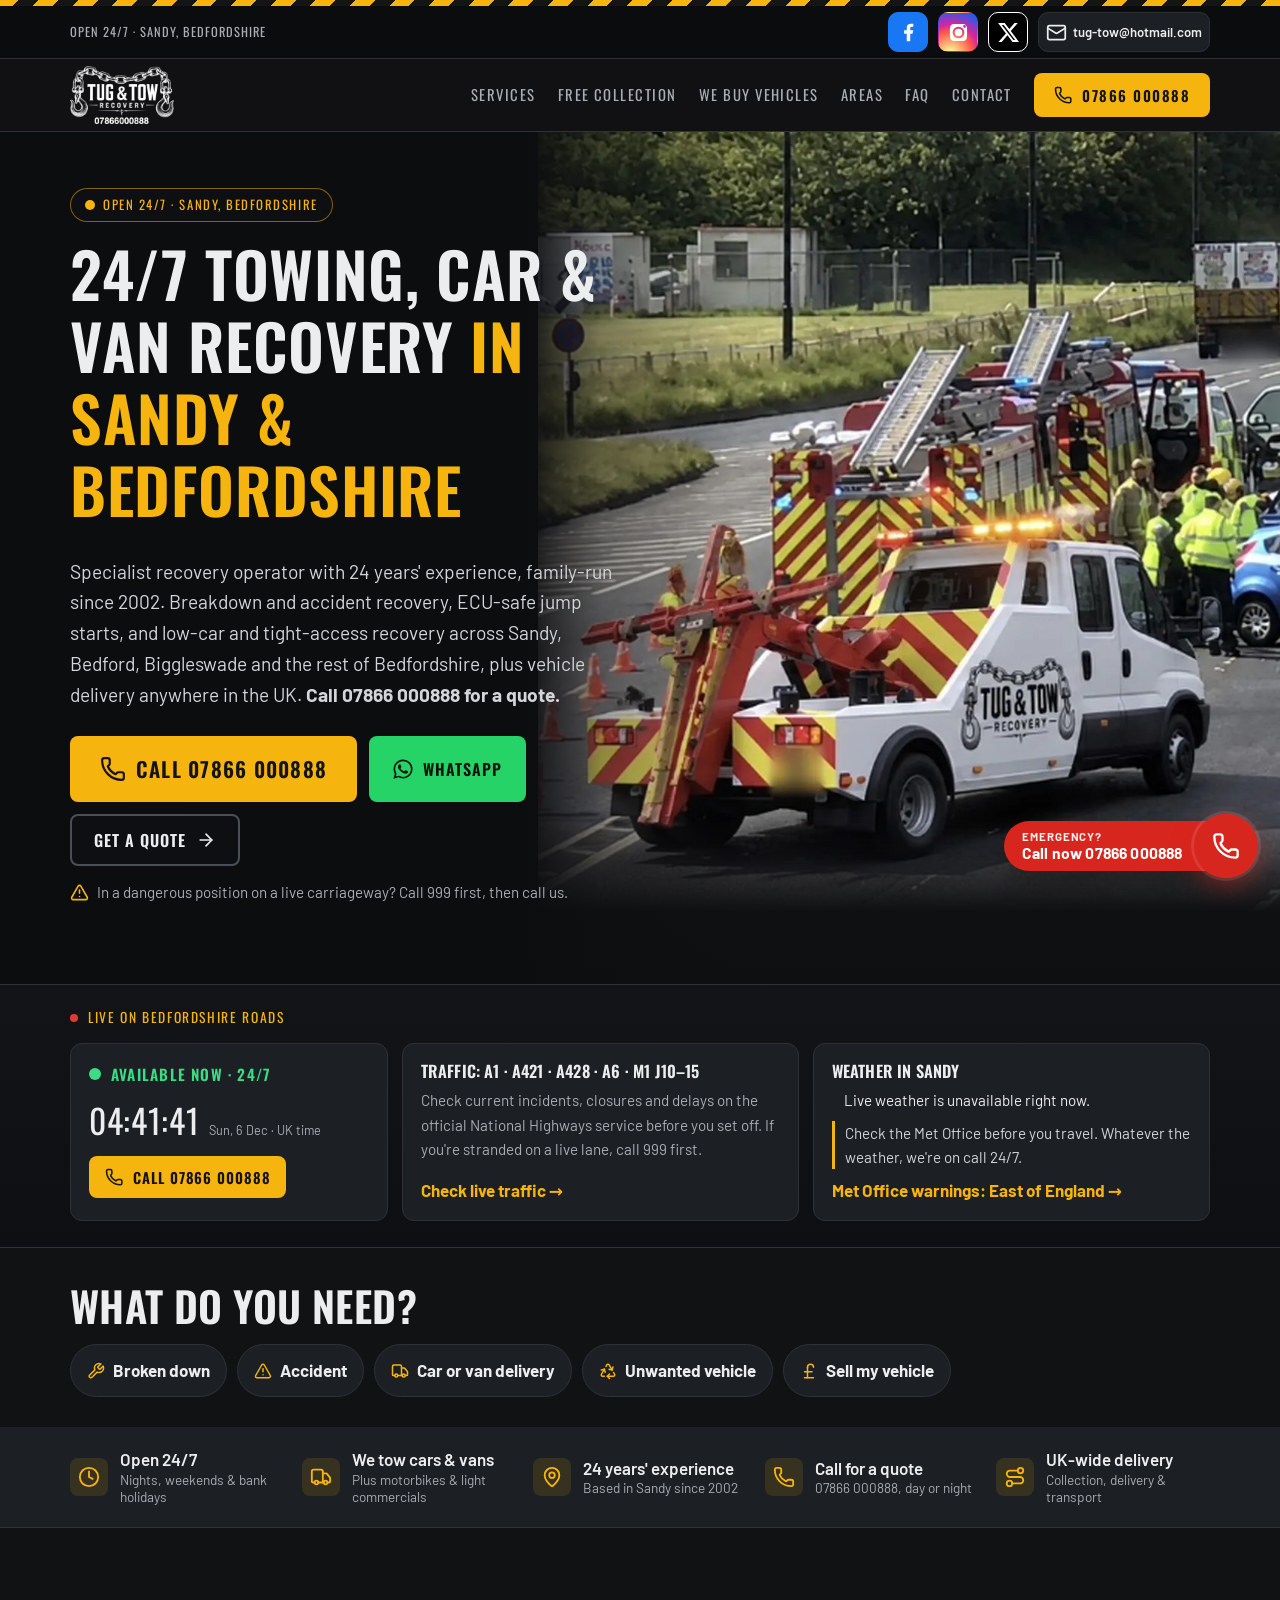
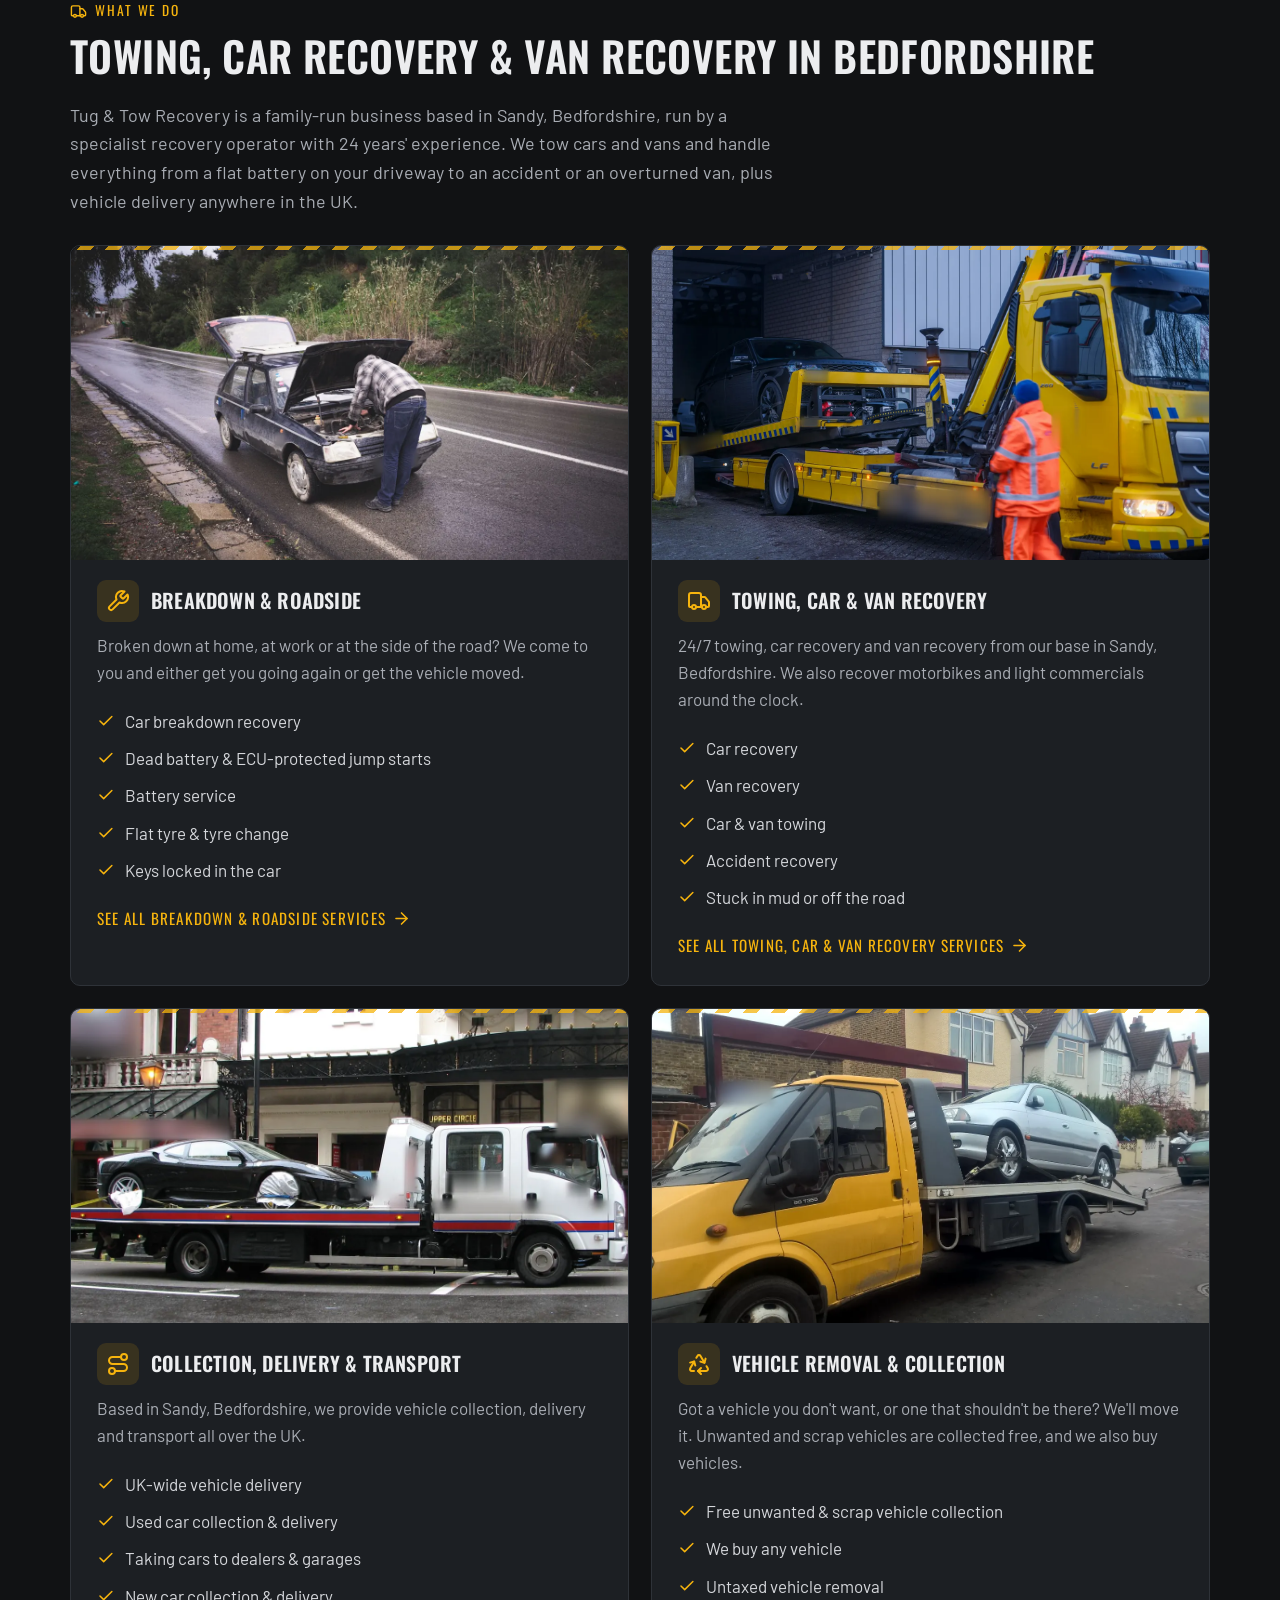
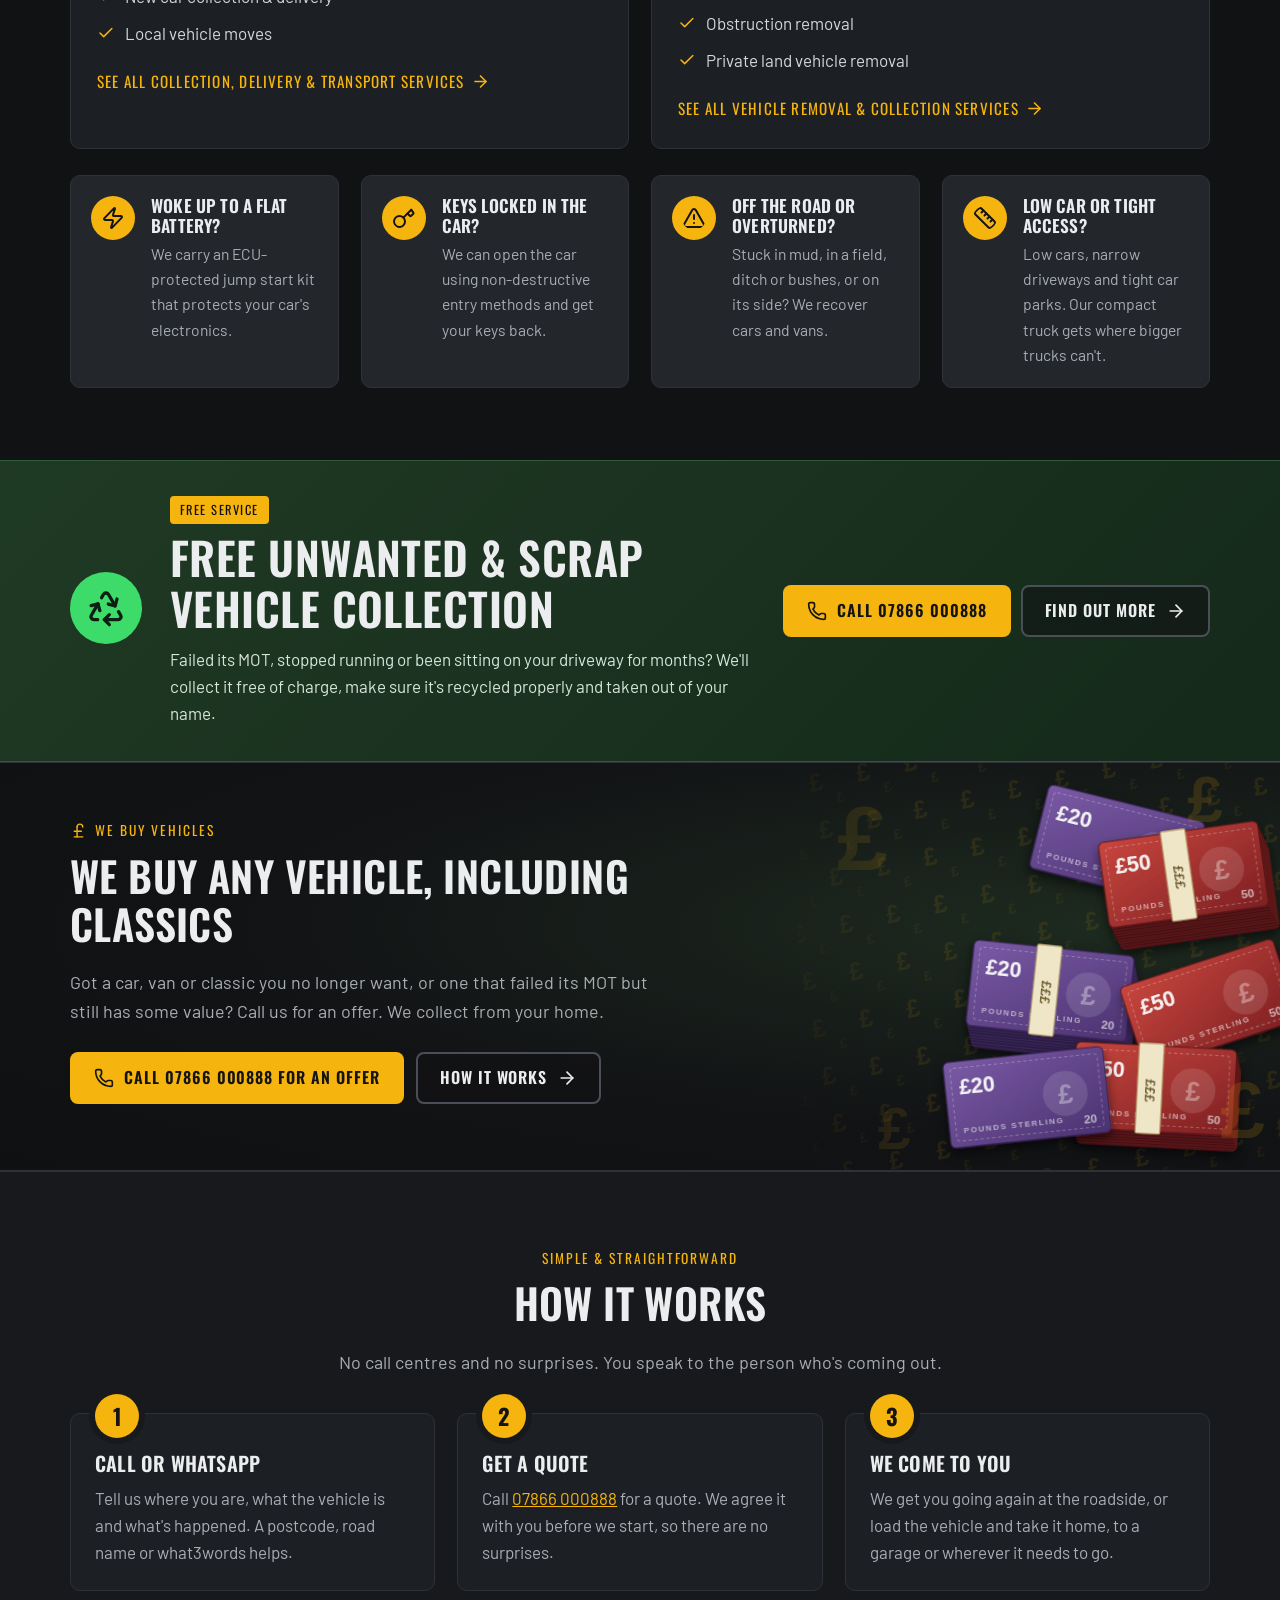
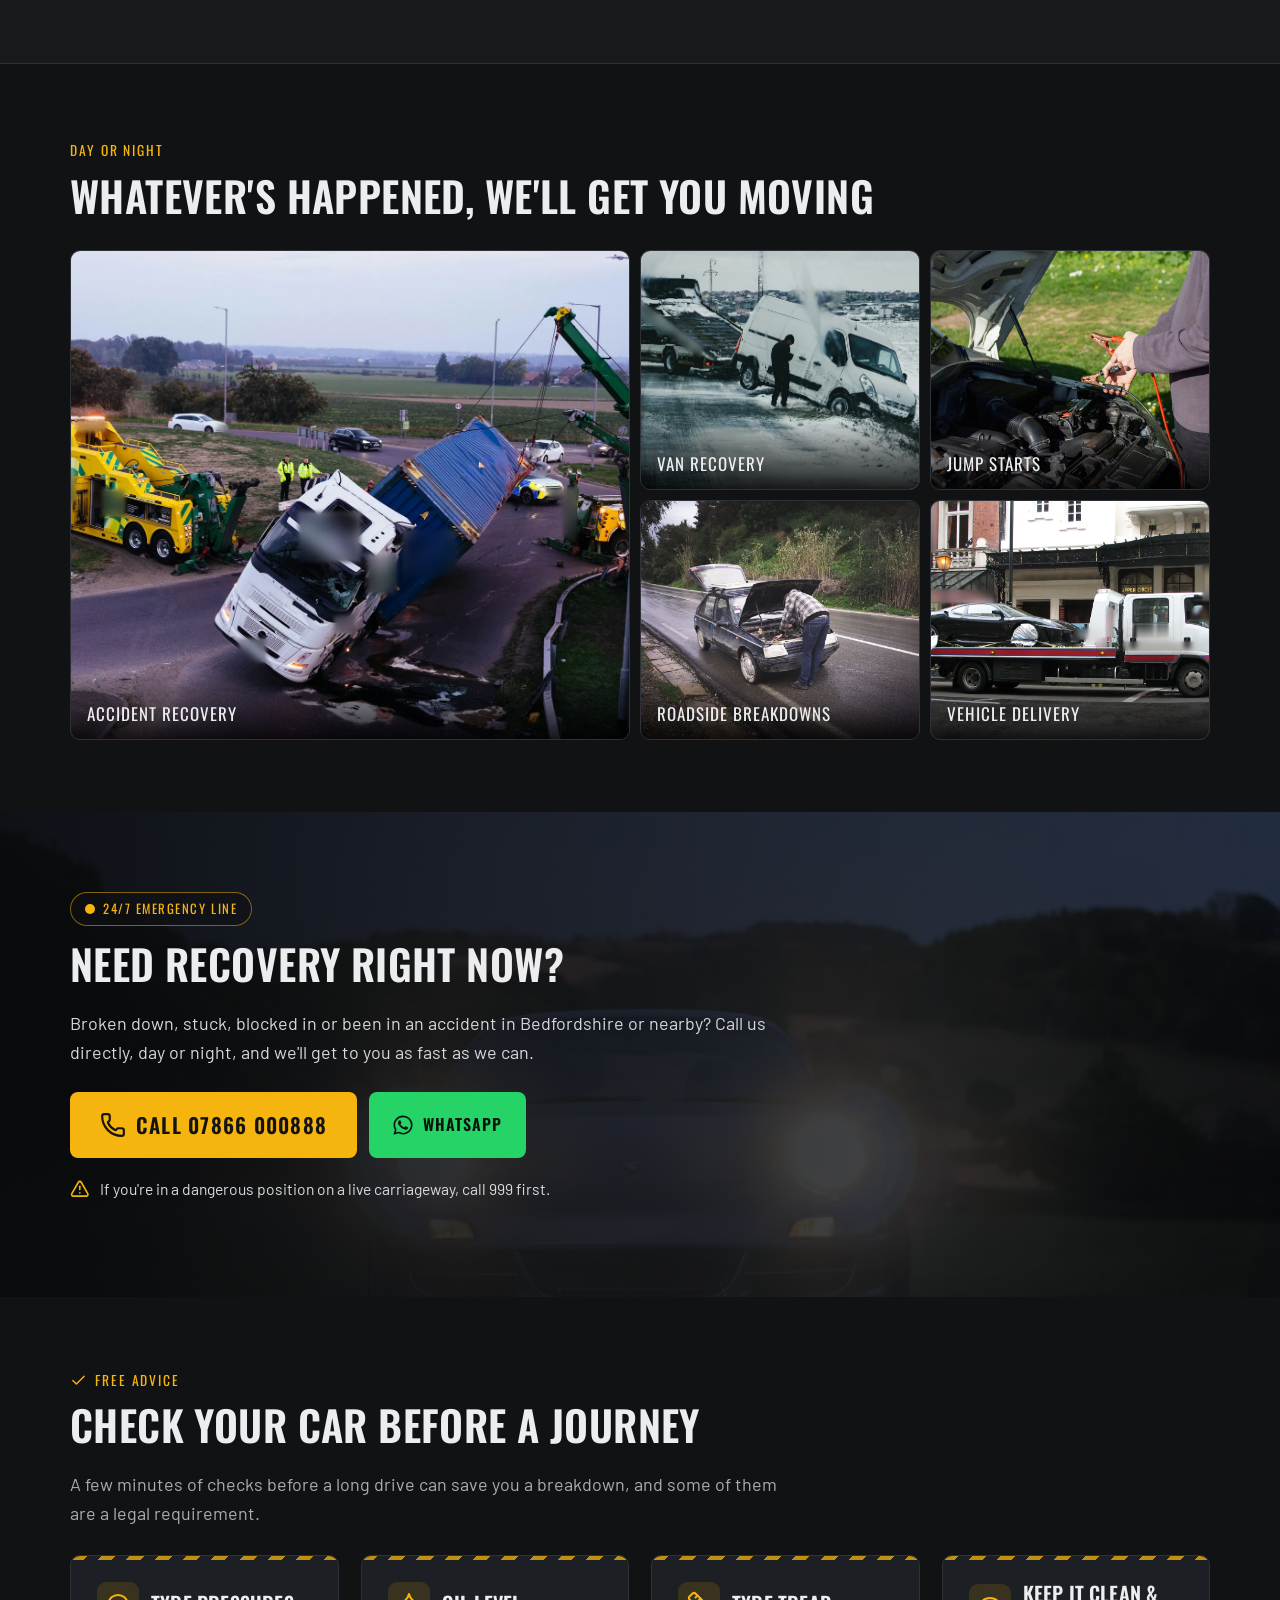
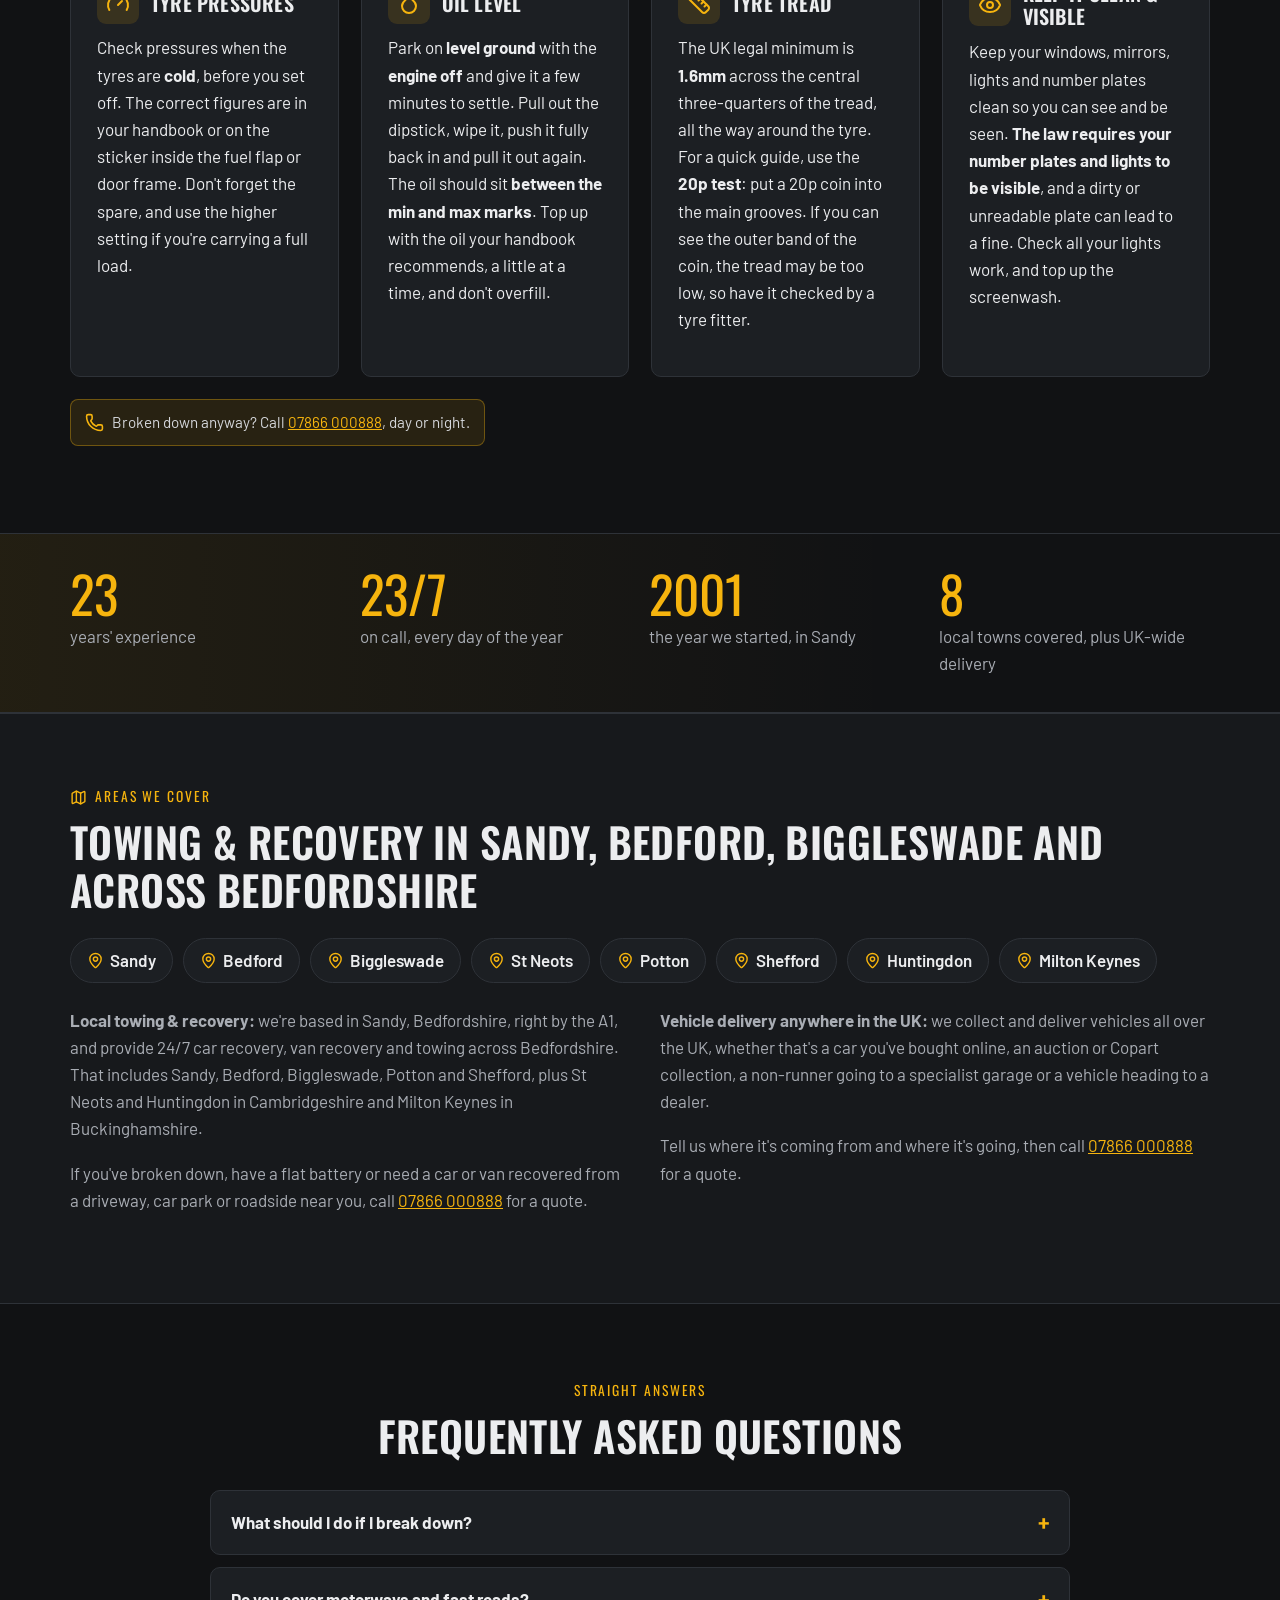
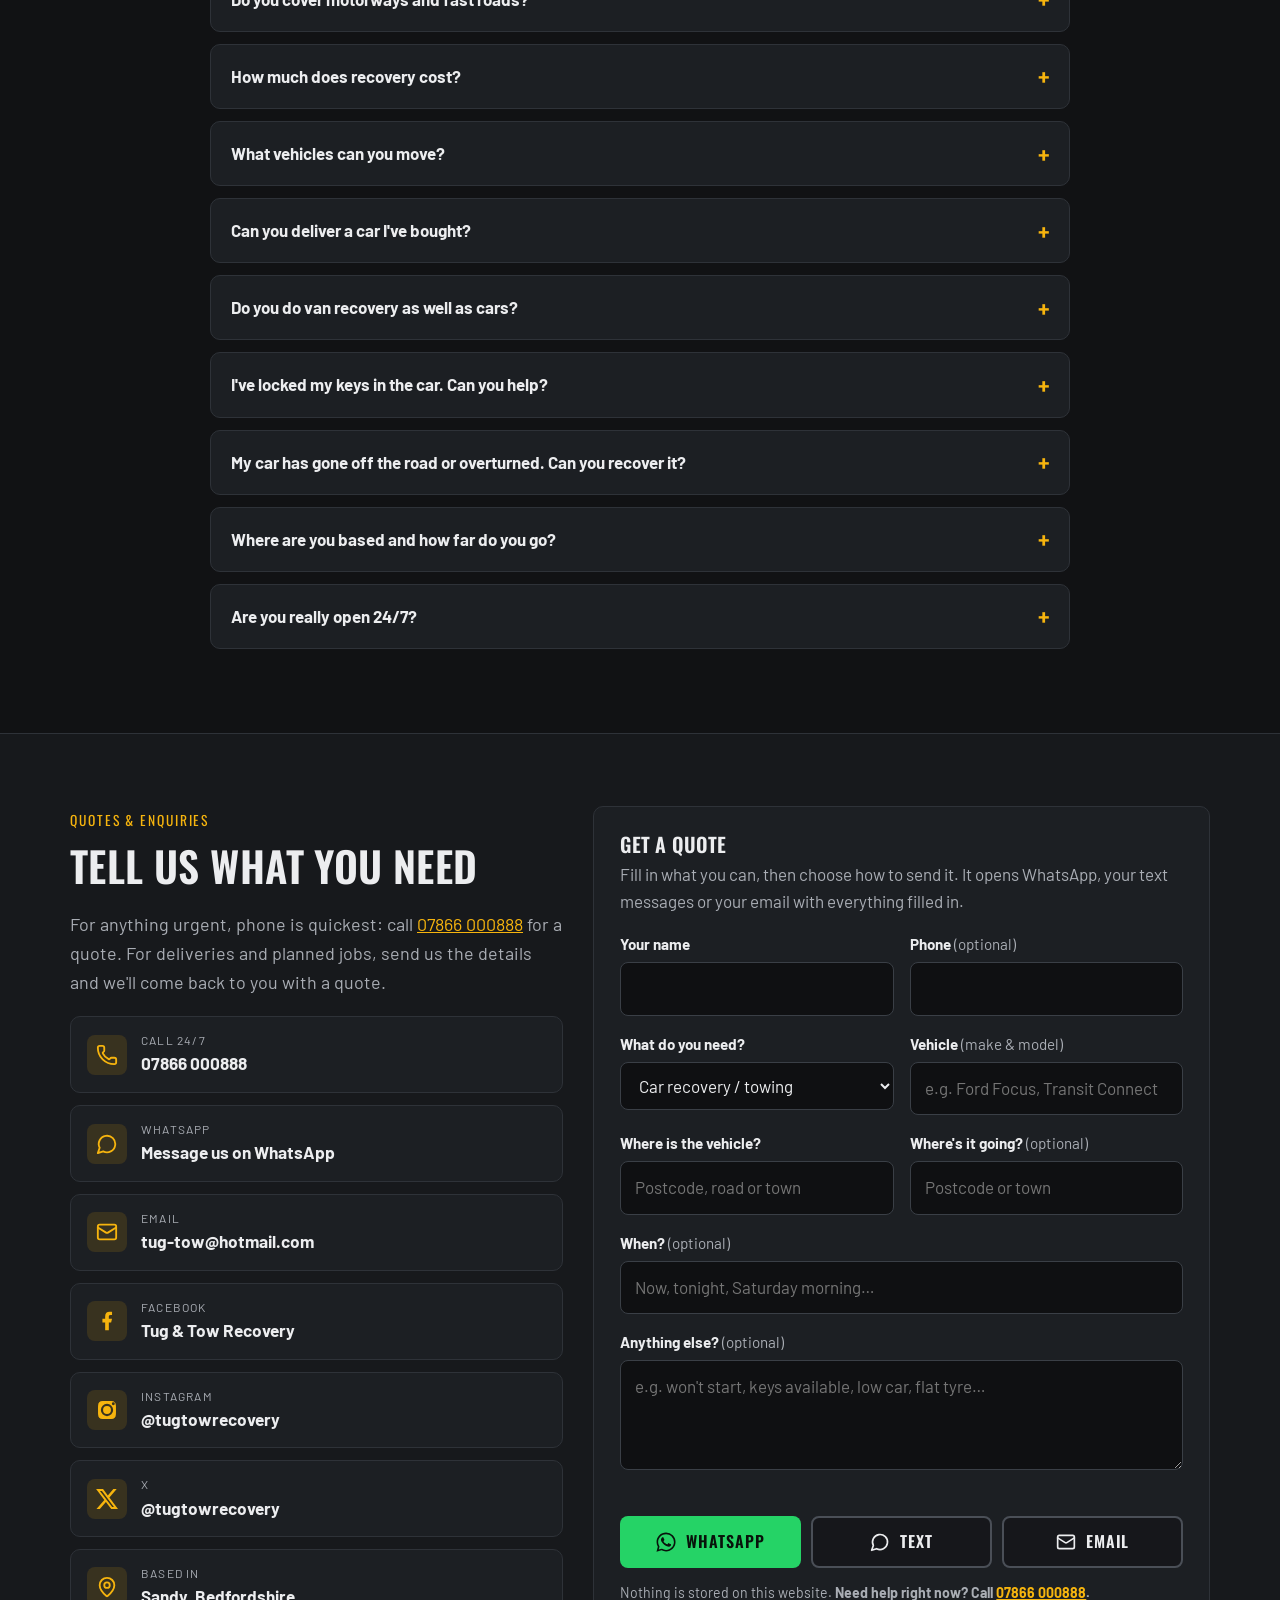
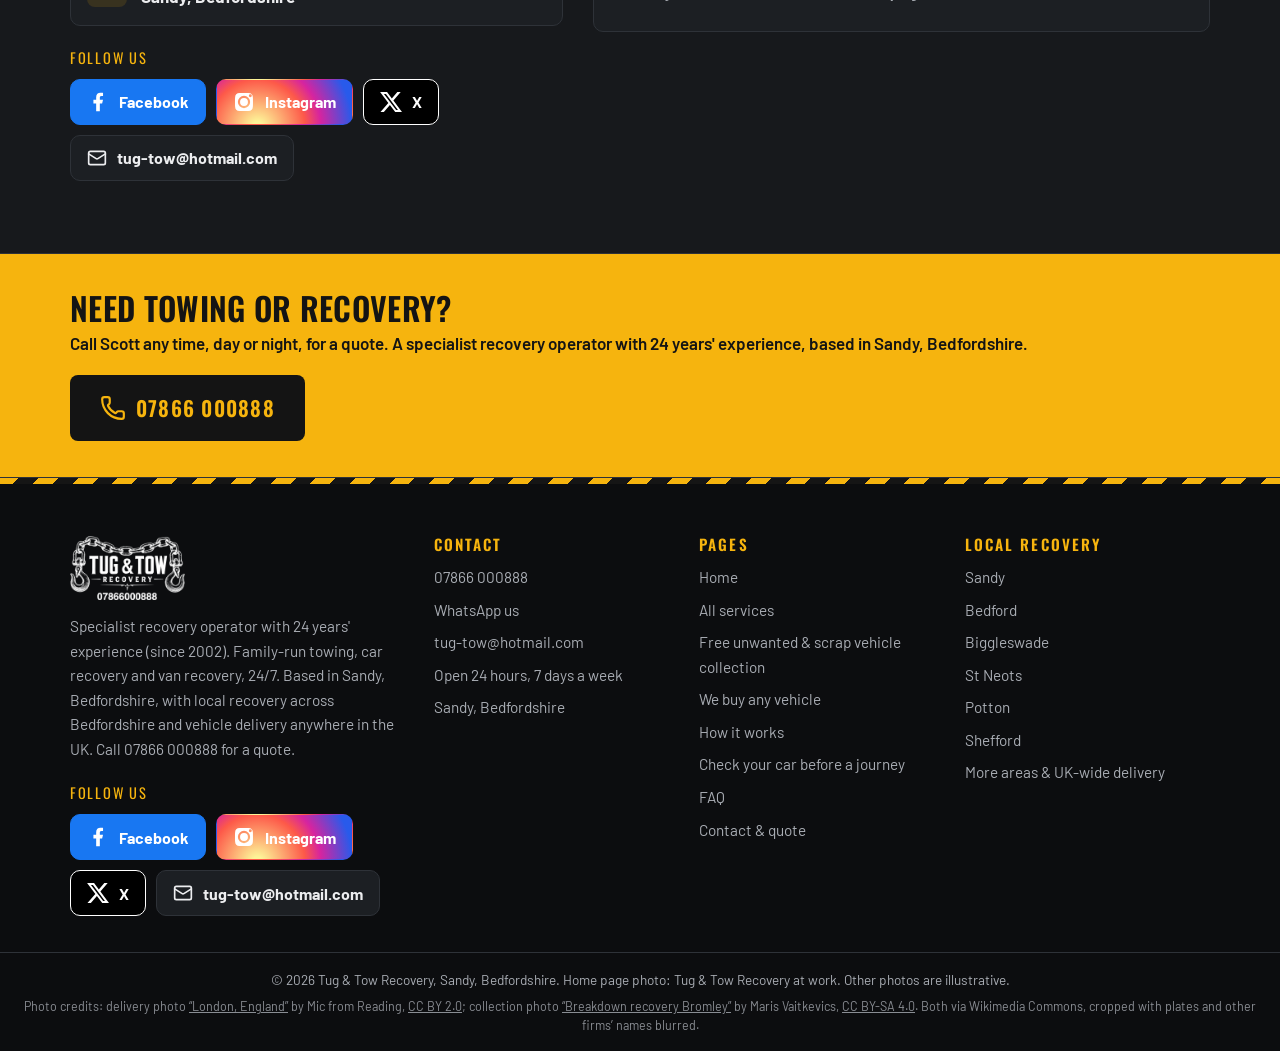
==== commit 74eba103: "Switch custom domain to tugtowrecovery.co.uk" ====
--- a/index.html
+++ b/index.html
@@ -5,7 +5,7 @@
 <meta name="viewport" content="width=device-width, initial-scale=1, viewport-fit=cover">
 <title>Towing &amp; Car Recovery Sandy, Bedfordshire | 24/7 Van Recovery | Tug &amp; Tow Recovery</title>
 <meta name="description" content="24/7 towing, car recovery and van recovery in Sandy, Bedford, Biggleswade and across Bedfordshire. Family-run since 2002. Breakdown and accident recovery, jump starts. Call 07866 000888 for a quote.">
-<link rel="canonical" href="https://tugtowrecovery.com/">
+<link rel="canonical" href="https://tugtowrecovery.co.uk/">
 <meta name="theme-color" content="#111214">
 <meta name="author" content="Tug &amp; Tow Recovery">
 <meta property="og:type" content="website">
@@ -13,14 +13,14 @@
 <meta property="og:locale" content="en_GB">
 <meta property="og:title" content="Towing &amp; Car Recovery Sandy, Bedfordshire | 24/7 Van Recovery | Tug &amp; Tow Recovery">
 <meta property="og:description" content="24/7 towing, car recovery and van recovery in Sandy, Bedford, Biggleswade and across Bedfordshire. Family-run since 2002. Breakdown and accident recovery, jump starts. Call 07866 000888 for a quote.">
-<meta property="og:url" content="https://tugtowrecovery.com/">
-<meta property="og:image" content="https://tugtowrecovery.com/assets/og-image.jpg">
+<meta property="og:url" content="https://tugtowrecovery.co.uk/">
+<meta property="og:image" content="https://tugtowrecovery.co.uk/assets/og-image.jpg">
 <meta property="og:image:width" content="1200"><meta property="og:image:height" content="630">
 <meta property="og:image:alt" content="Recovery truck loading a car on a country road at dusk">
 <meta name="twitter:card" content="summary_large_image">
 <meta name="twitter:title" content="Towing &amp; Car Recovery Sandy, Bedfordshire | 24/7 Van Recovery | Tug &amp; Tow Recovery">
 <meta name="twitter:description" content="24/7 towing, car recovery and van recovery in Sandy, Bedford, Biggleswade and across Bedfordshire. Family-run since 2002. Breakdown and accident recovery, jump starts. Call 07866 000888 for a quote.">
-<meta name="twitter:image" content="https://tugtowrecovery.com/assets/og-image.jpg">
+<meta name="twitter:image" content="https://tugtowrecovery.co.uk/assets/og-image.jpg">
 <link rel="icon" type="image/png" href="favicon.png">
 <link rel="apple-touch-icon" href="favicon.png">
 <link rel="preconnect" href="https://fonts.googleapis.com">
@@ -31,17 +31,17 @@
 <script type="application/ld+json">{
  "@context": "https://schema.org",
  "@type": "AutomotiveBusiness",
- "@id": "https://tugtowrecovery.com/#business",
+ "@id": "https://tugtowrecovery.co.uk/#business",
  "name": "Tug & Tow Recovery",
  "alternateName": "Tug and Tow Recovery",
  "description": "Specialist recovery operator with 24 years' experience. Family-run 24/7 towing, car recovery and van recovery based in Sandy, Bedfordshire, since 2002. Breakdown and accident recovery, ECU-safe jump starts, low-car and tight-access recovery across Bedfordshire, and vehicle delivery anywhere in the UK. Call 07866 000888 for a quote.",
  "slogan": "Family-run towing and recovery since 2002",
  "foundingDate": "2002",
- "url": "https://tugtowrecovery.com/",
+ "url": "https://tugtowrecovery.co.uk/",
  "telephone": "+44 7866 000888",
  "email": "tug-tow@hotmail.com",
- "logo": "https://tugtowrecovery.com/assets/img/logo-white.png",
- "image": "https://tugtowrecovery.com/assets/og-image.jpg",
+ "logo": "https://tugtowrecovery.co.uk/assets/img/logo-white.png",
+ "image": "https://tugtowrecovery.co.uk/assets/og-image.jpg",
  "address": {
   "@type": "PostalAddress",
   "addressLocality": "Sandy",
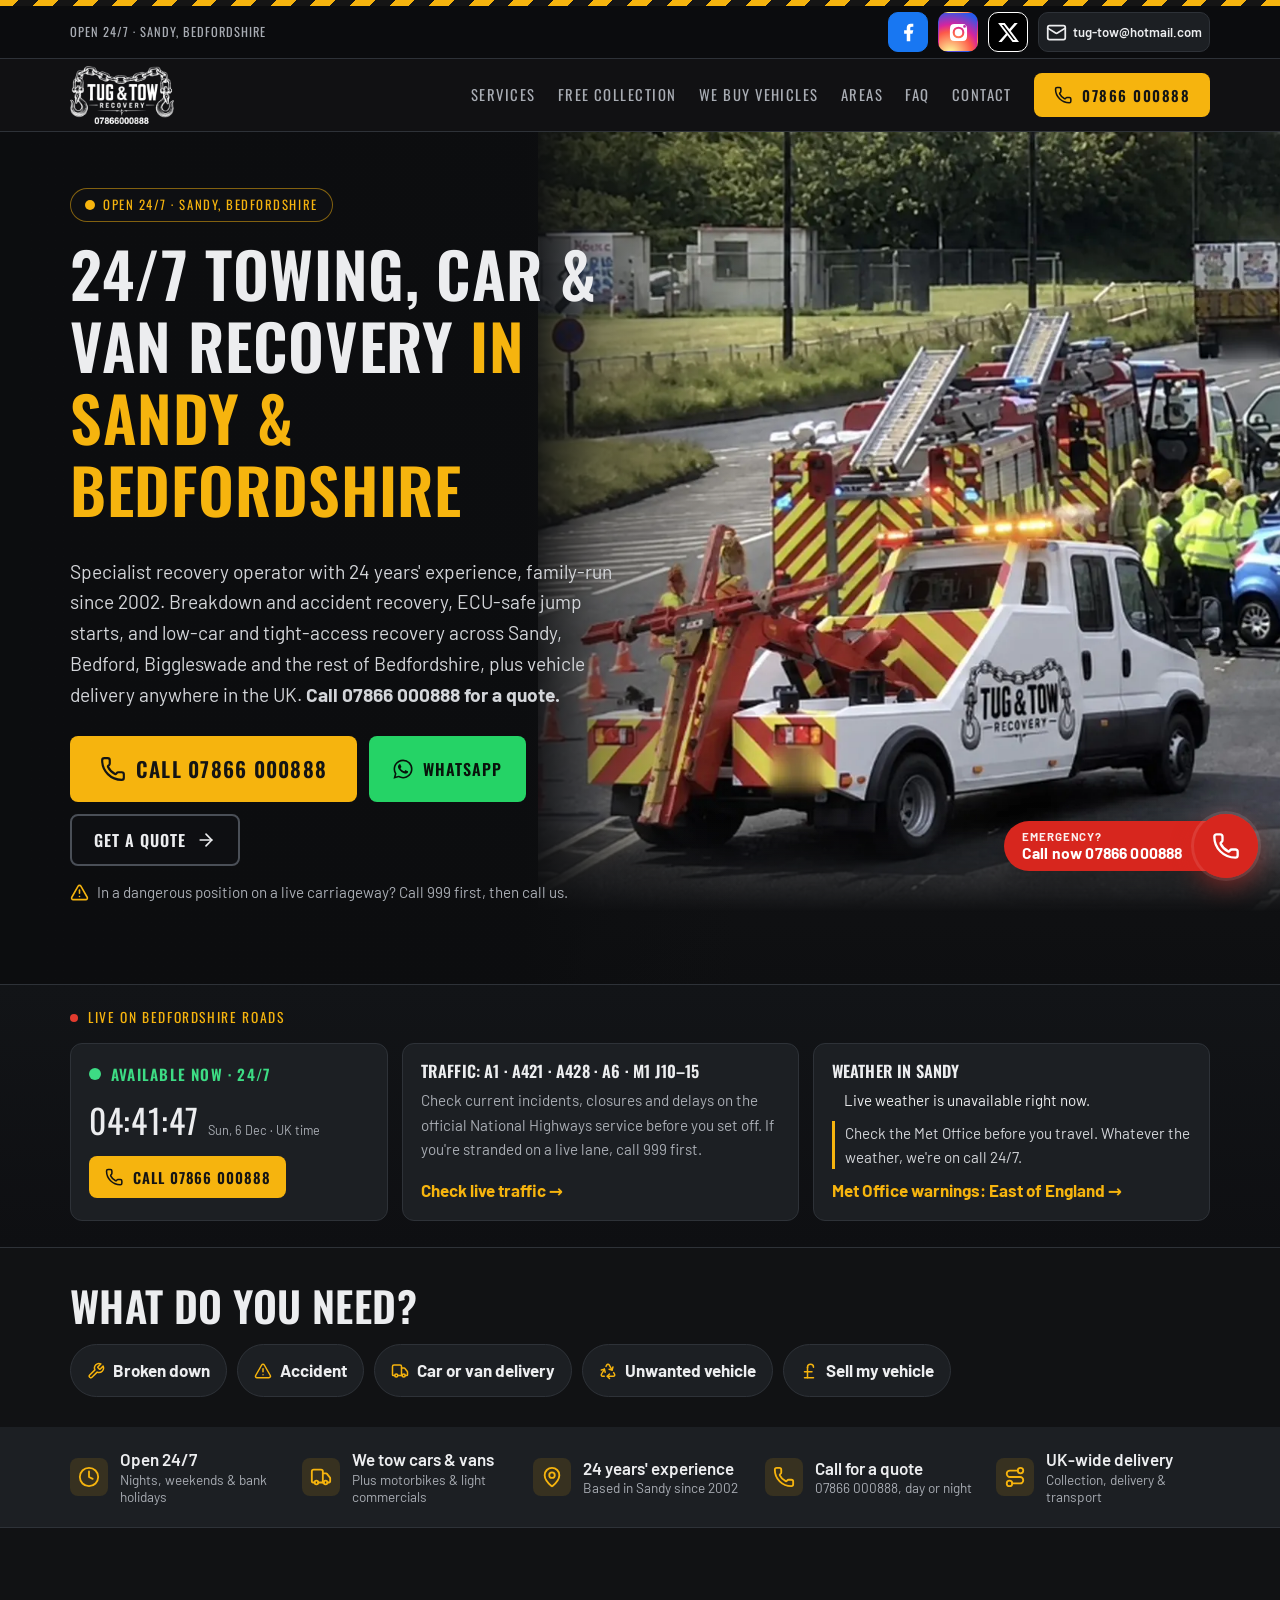
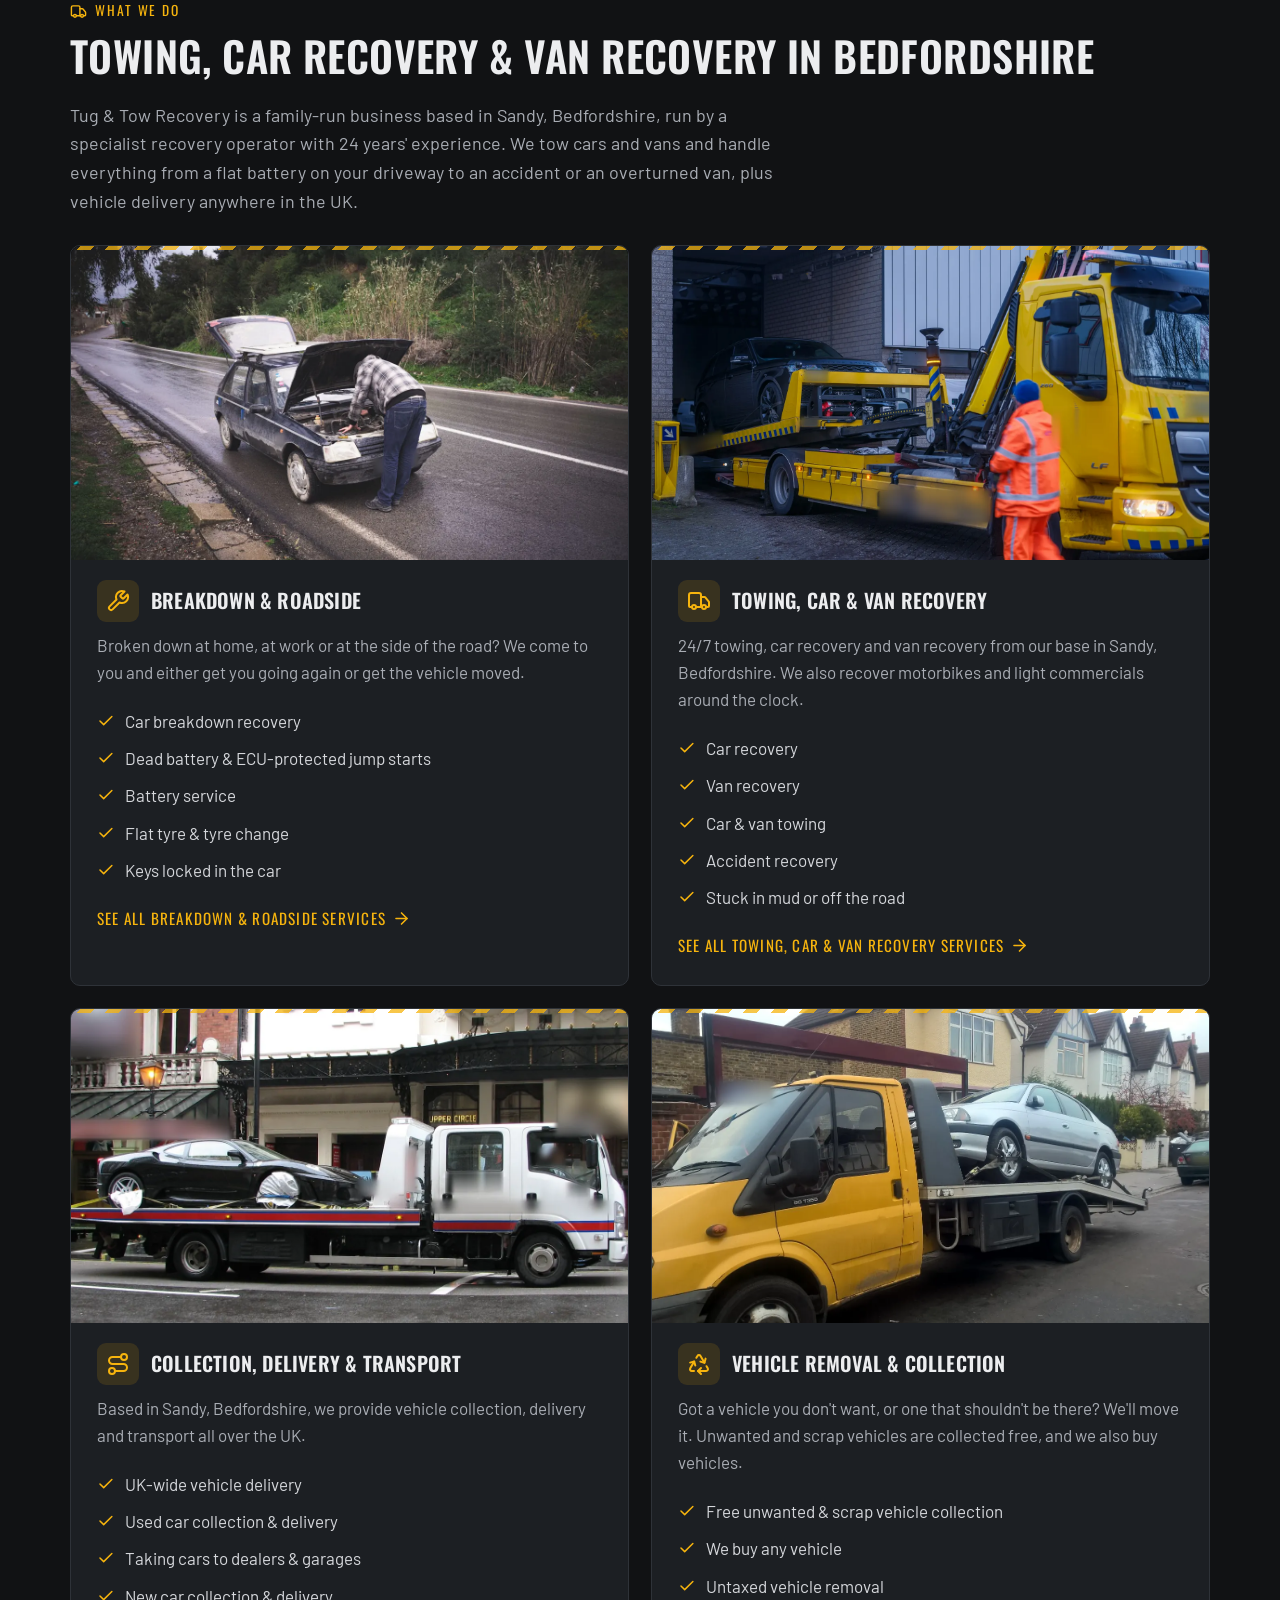
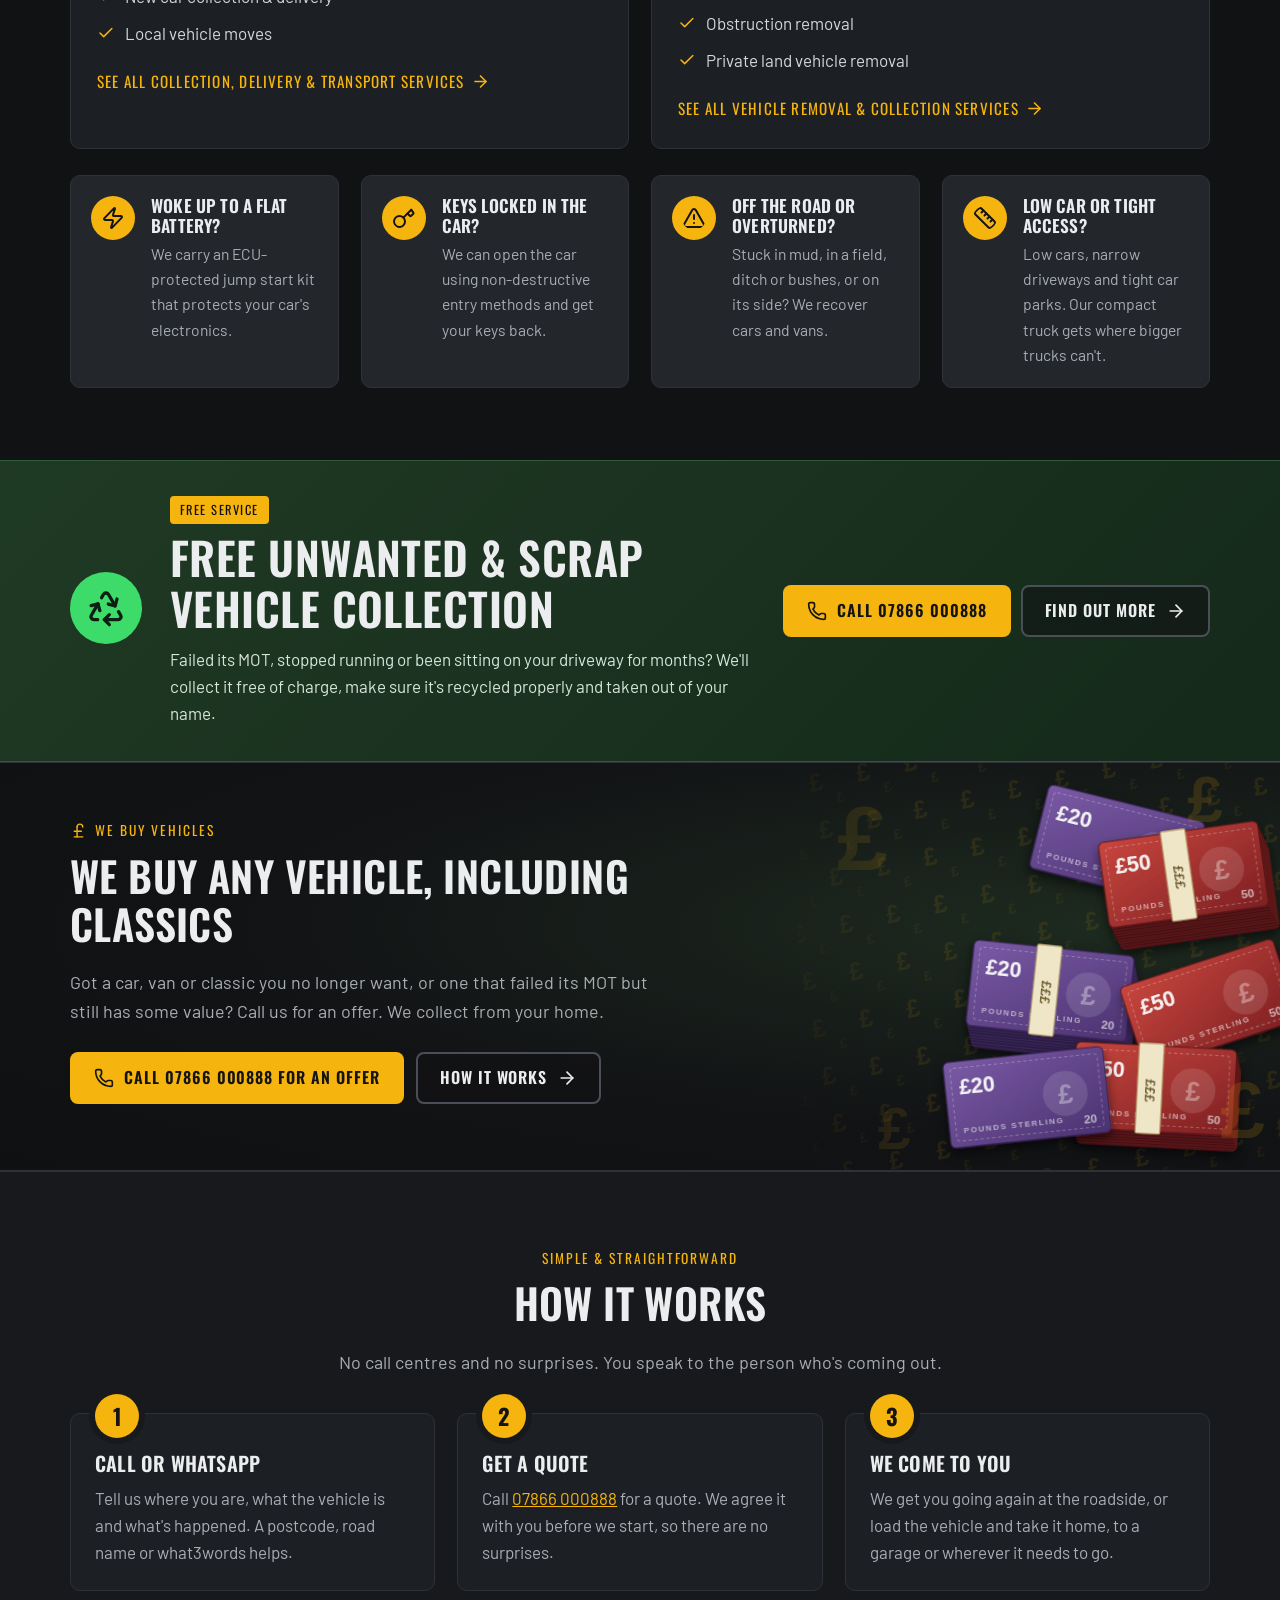
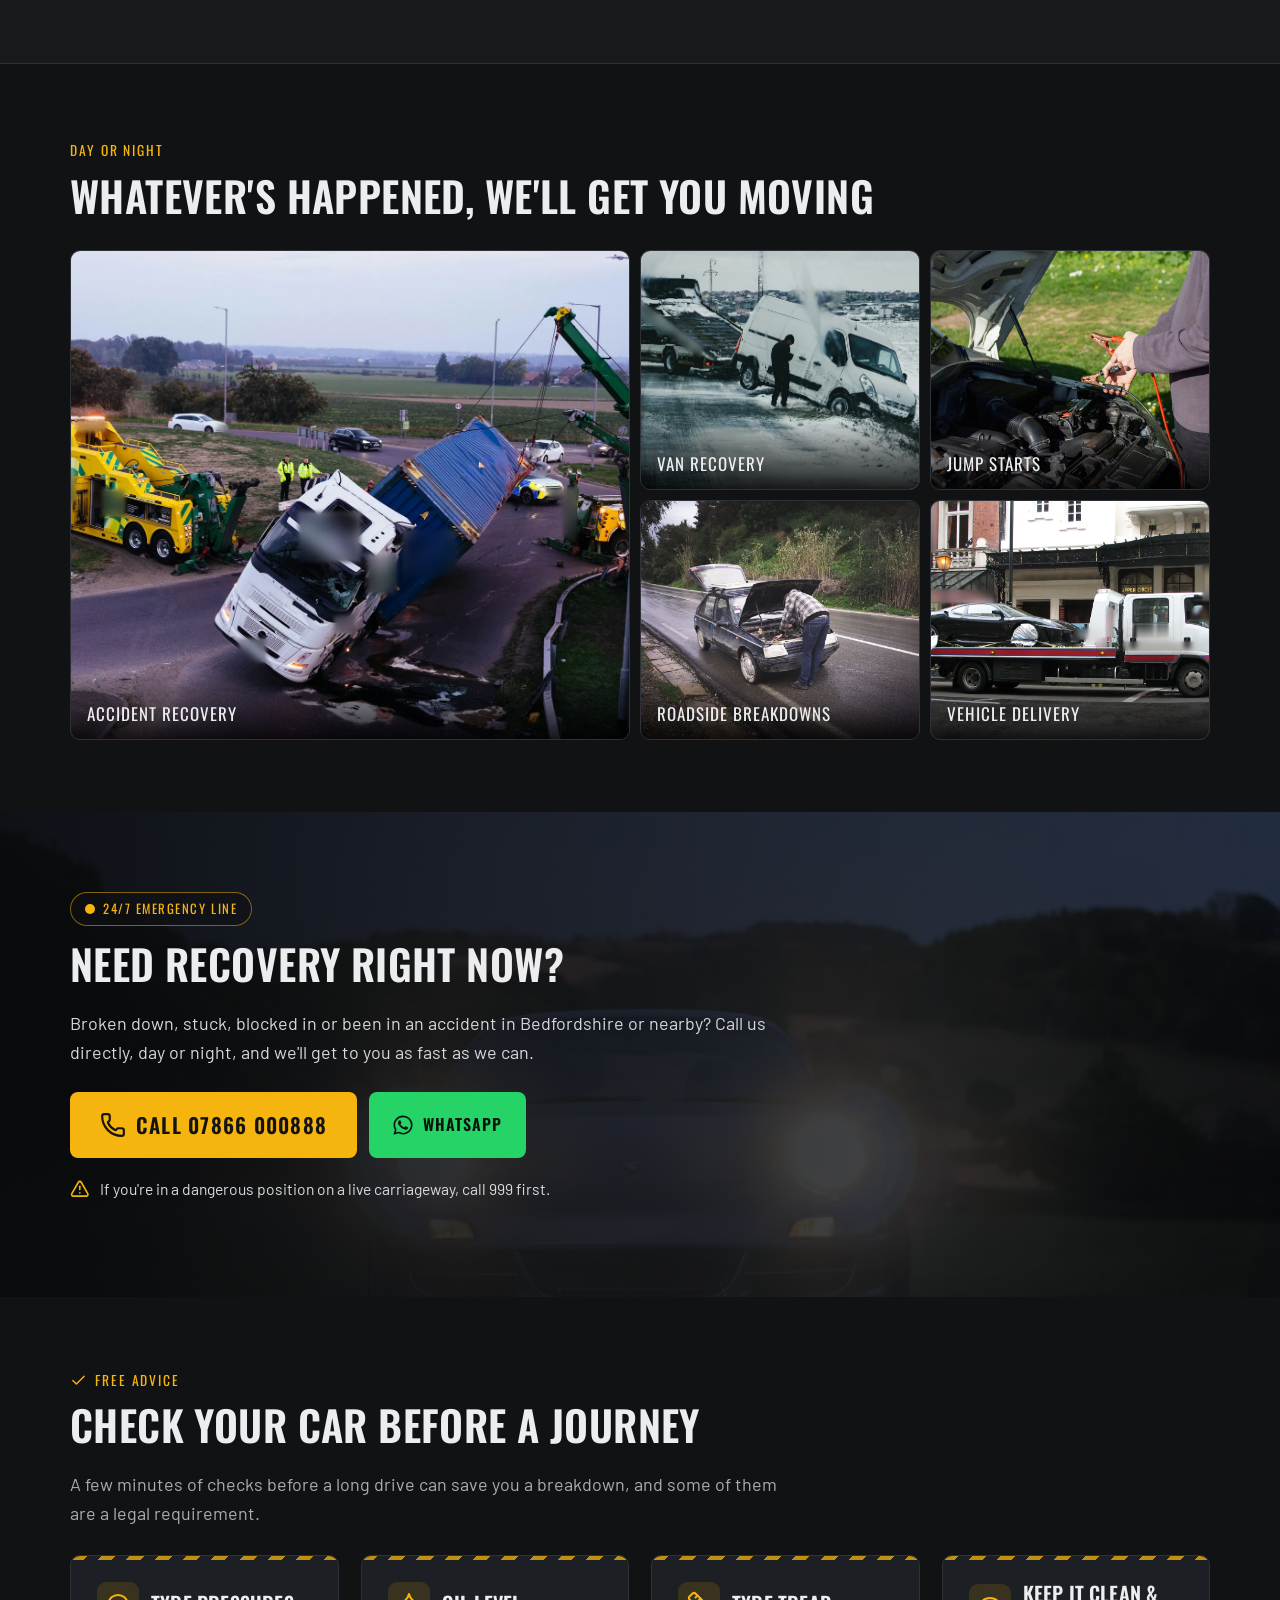
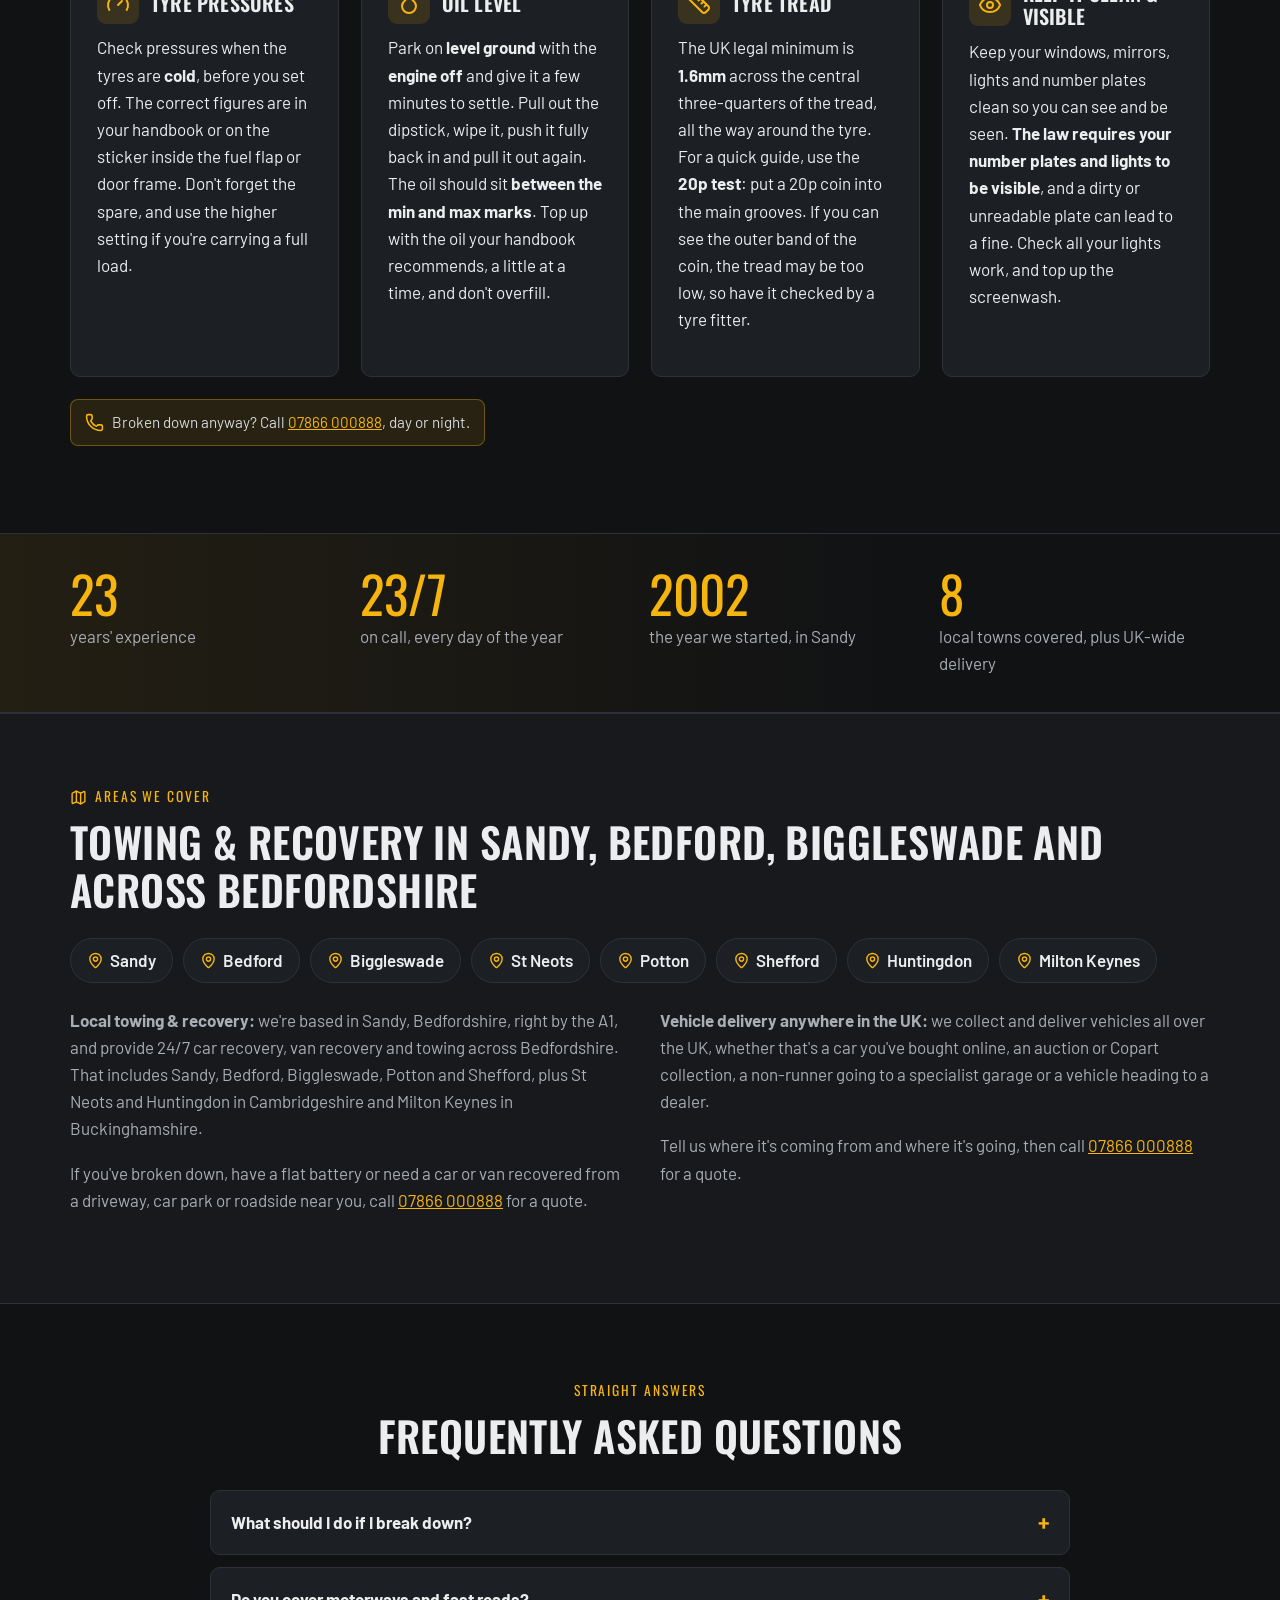
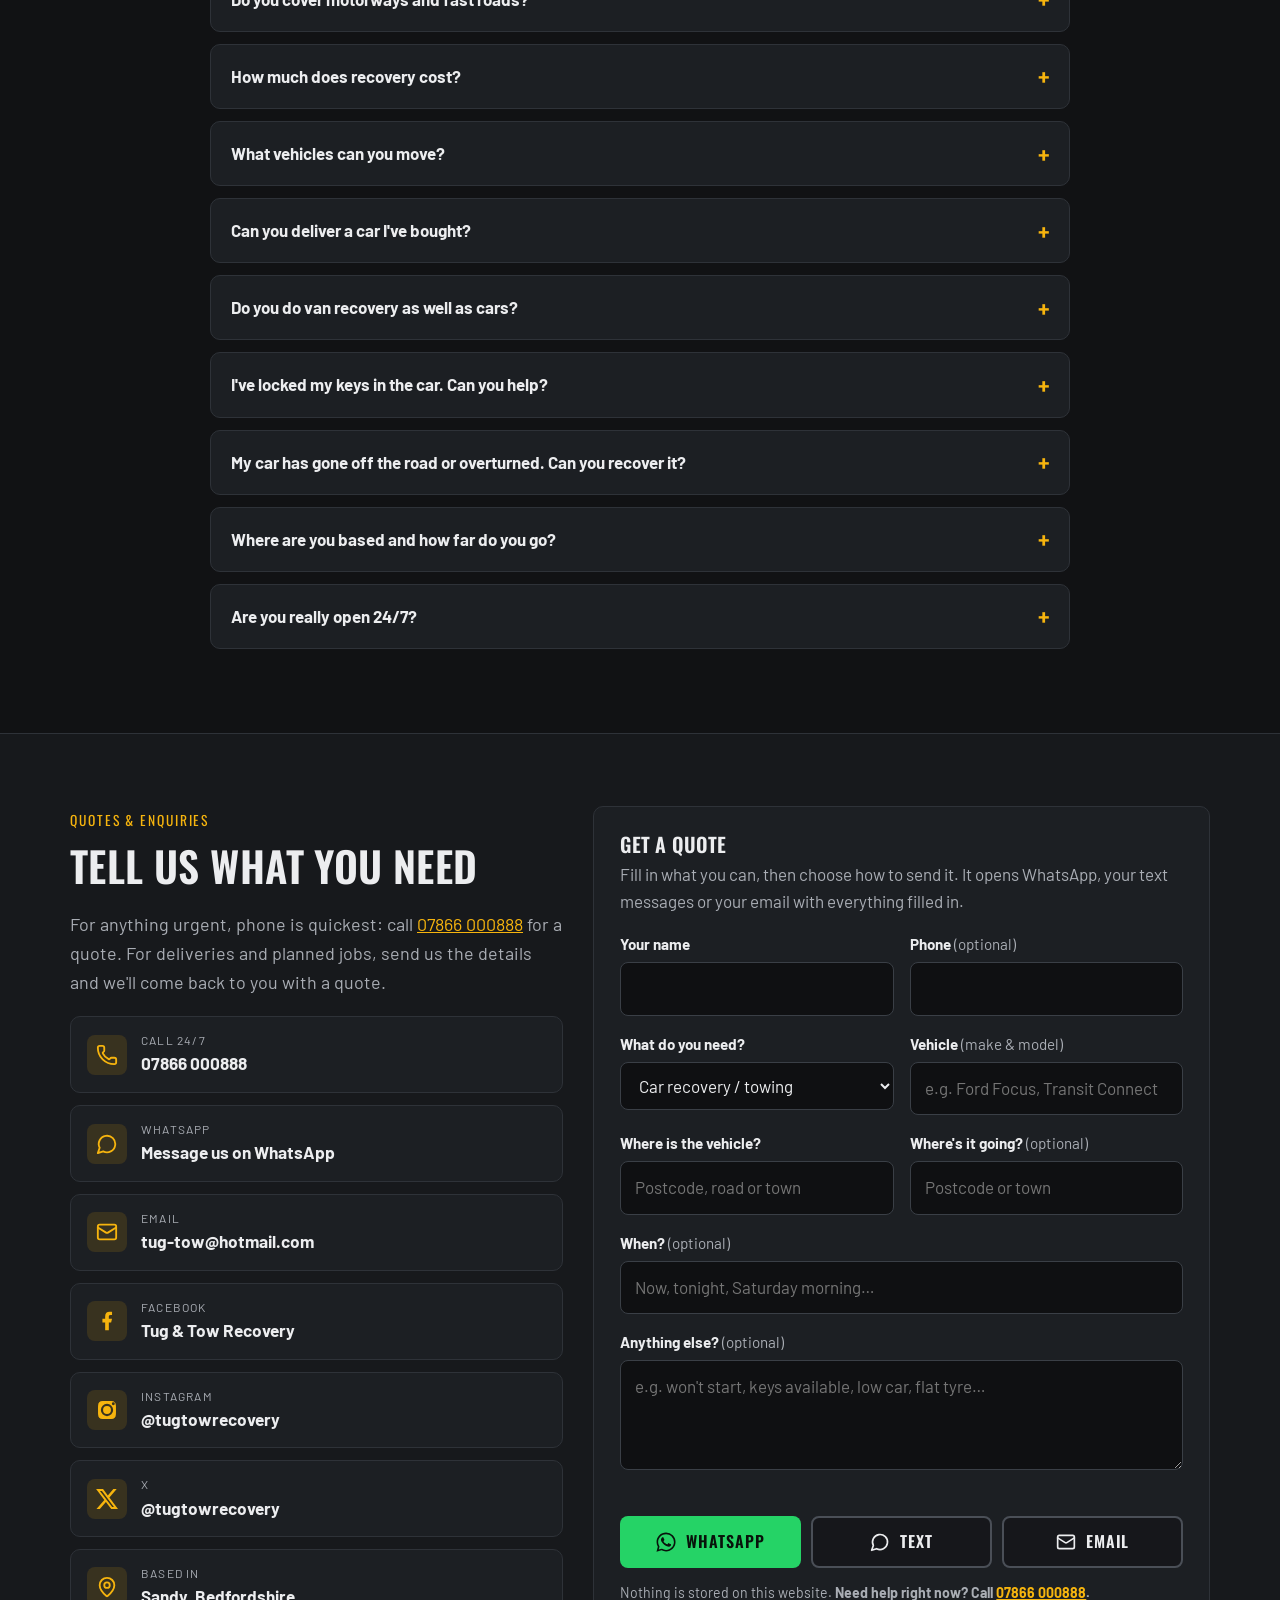
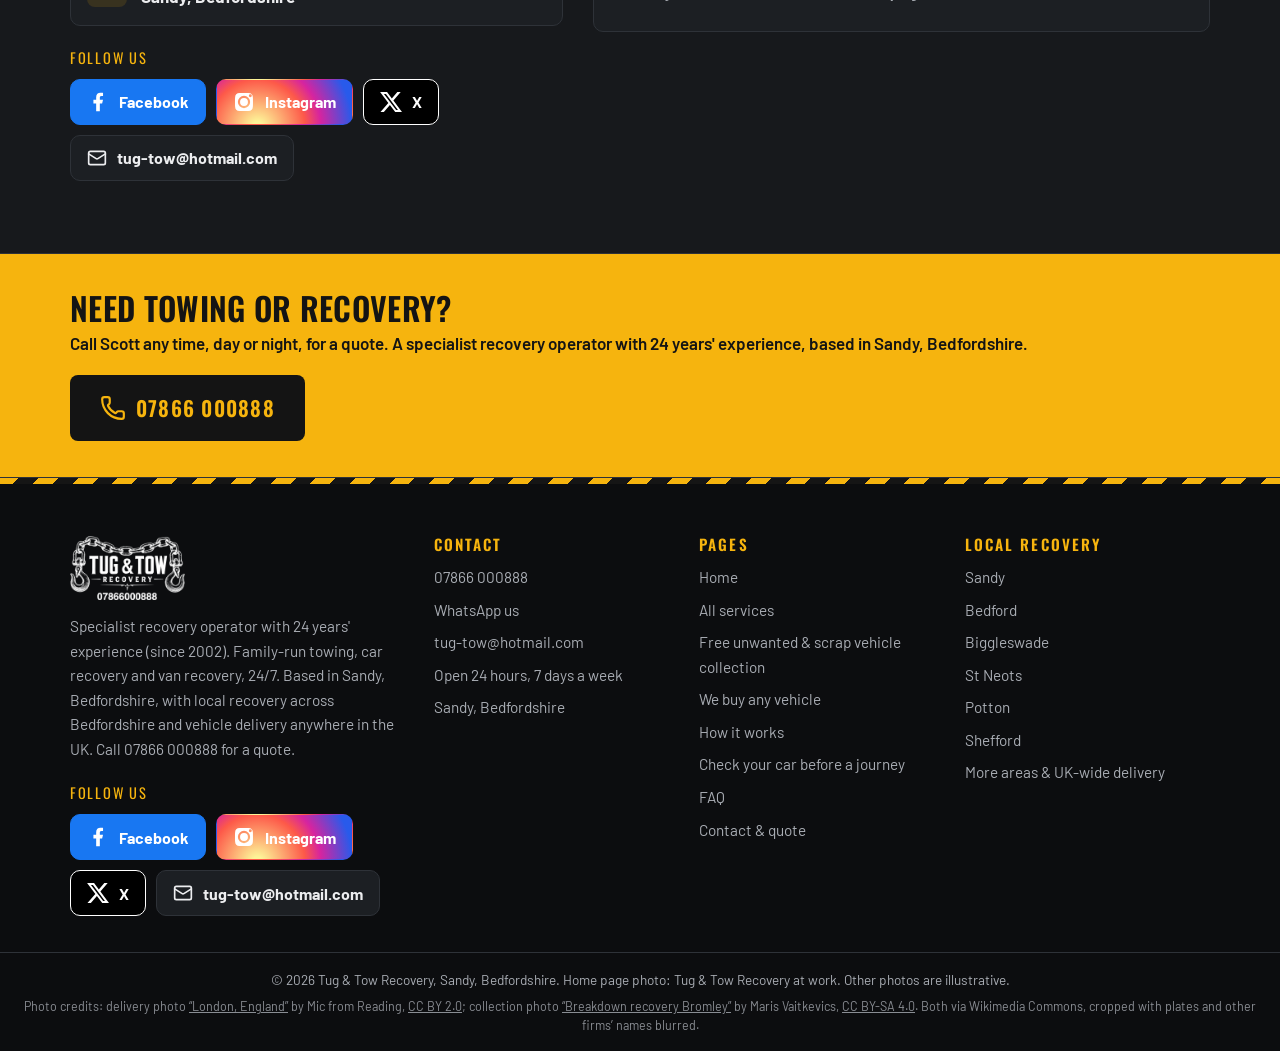
==== commit 79efd315: "Remove sticky header and bottom call bar" ====
--- a/index.html
+++ b/index.html
@@ -917,10 +917,6 @@
  <span class="sos-label"><small>Emergency?</small>Call now 07866 000888</span>
  <span class="sos-ic" aria-hidden="true"><svg class="icon" viewBox="0 0 24 24" aria-hidden="true" focusable="false"><path d="M13.832 16.568a1 1 0 0 0 1.213-.303l.355-.465A2 2 0 0 1 17 15h3a2 2 0 0 1 2 2v3a2 2 0 0 1-2 2A18 18 0 0 1 2 4a2 2 0 0 1 2-2h3a2 2 0 0 1 2 2v3a2 2 0 0 1-.8 1.6l-.468.351a1 1 0 0 0-.292 1.233 14 14 0 0 0 6.392 6.384"/></svg></span>
 </a>
-<div class="call-bar" role="region" aria-label="Quick contact">
- <a class="btn btn--call" href="tel:07866000888"><svg class="icon" viewBox="0 0 24 24" aria-hidden="true" focusable="false"><path d="M13.832 16.568a1 1 0 0 0 1.213-.303l.355-.465A2 2 0 0 1 17 15h3a2 2 0 0 1 2 2v3a2 2 0 0 1-2 2A18 18 0 0 1 2 4a2 2 0 0 1 2-2h3a2 2 0 0 1 2 2v3a2 2 0 0 1-.8 1.6l-.468.351a1 1 0 0 0-.292 1.233 14 14 0 0 0 6.392 6.384"/></svg>Call 07866 000888</a>
- <a class="btn btn--wa" href="https://wa.me/447866000888" rel="noopener" target="_blank" aria-label="WhatsApp us"><svg class="icon" viewBox="0 0 24 24" aria-hidden="true" style="fill:currentColor;stroke:none"><path d="M17.47 14.38c-.3-.15-1.76-.87-2.03-.97-.27-.1-.47-.15-.67.15-.2.3-.77.97-.94 1.17-.17.2-.35.22-.65.07-.3-.15-1.26-.46-2.4-1.48-.89-.79-1.49-1.77-1.66-2.07-.17-.3-.02-.46.13-.61.13-.13.3-.35.45-.52.15-.17.2-.3.3-.5.1-.2.05-.37-.03-.52-.07-.15-.67-1.61-.92-2.21-.24-.58-.49-.5-.67-.51h-.57c-.2 0-.52.07-.79.37-.27.3-1.04 1.02-1.04 2.48s1.07 2.88 1.21 3.08c.15.2 2.1 3.2 5.08 4.49.71.31 1.26.49 1.69.63.71.23 1.36.2 1.87.12.57-.09 1.76-.72 2.01-1.41.25-.69.25-1.29.17-1.41-.07-.12-.27-.2-.57-.35zM12.05 21.5h-.01a9.45 9.45 0 0 1-4.82-1.32l-.35-.21-3.58.94.96-3.49-.23-.36a9.43 9.43 0 0 1-1.45-5.03c0-5.22 4.25-9.47 9.48-9.47 2.53 0 4.91.99 6.7 2.78a9.41 9.41 0 0 1 2.77 6.7c0 5.23-4.25 9.47-9.47 9.47zm8.06-17.53A11.33 11.33 0 0 0 12.05.63C5.77.63.66 5.74.66 12.02c0 2.01.52 3.97 1.52 5.69L.57 23.6l6.04-1.58a11.37 11.37 0 0 0 5.44 1.39h.01c6.28 0 11.39-5.11 11.39-11.39 0-3.04-1.18-5.9-3.34-8.05z"/></svg></a>
-</div>
 <script src="assets/js/main.js" defer></script>
 </body>
 </html>
--- a/assets/css/style.css
+++ b/assets/css/style.css
@@ -10,7 +10,7 @@
 *,*::before,*::after{box-sizing:border-box}
 html{scroll-behavior:smooth;-webkit-text-size-adjust:100%}
 @media (prefers-reduced-motion:reduce){html{scroll-behavior:auto}*{animation:none!important;transition:none!important}}
-body{margin:0;background:var(--bg);color:var(--text);font-family:var(--font-body);font-size:17px;line-height:1.6;padding-bottom:76px}
+body{margin:0;background:var(--bg);color:var(--text);font-family:var(--font-body);font-size:17px;line-height:1.6;padding-bottom:0}
 @media (min-width:900px){body{padding-bottom:0}}
 img{max-width:100%;height:auto;display:block}
 a{color:var(--amber)}
@@ -46,7 +46,7 @@
 @keyframes pulse{0%{box-shadow:0 0 0 0 rgba(246,180,14,.5)}70%{box-shadow:0 0 0 16px rgba(246,180,14,0)}100%{box-shadow:0 0 0 0 rgba(246,180,14,0)}}
 
 /* Header */
-.site-header{position:sticky;top:0;z-index:50;background:rgba(17,18,20,.94);backdrop-filter:blur(8px);border-bottom:1px solid var(--line)}
+.site-header{position:relative;z-index:50;background:rgba(17,18,20,.94);backdrop-filter:blur(8px);border-bottom:1px solid var(--line)}
 .header-bar{display:flex;align-items:center;justify-content:space-between;gap:16px;min-height:72px}
 .brand{display:flex;align-items:center;text-decoration:none}
 .brand img{height:50px;width:auto}
@@ -307,7 +307,7 @@
 .sos-fab:focus-visible{outline:none}.sos-fab:focus-visible .sos-ic{outline:3px solid #fff;outline-offset:3px}
 @media (max-width:899px){
  /* sits just above the sticky call bar, never on top of it */
- .sos-fab{right:14px;bottom:calc(86px + env(safe-area-inset-bottom))}
+ .sos-fab{right:14px;bottom:calc(16px + env(safe-area-inset-bottom))}
  .sos-ic{width:56px;height:56px}
  .sos-label{margin-right:-28px;padding:7px 38px 7px 14px;font-size:.85rem}
  .sos-label small{font-size:.66rem}
@@ -390,7 +390,7 @@
 /* Mobile: the emergency button docks into the sticky call bar so it never covers page content */
 @media (max-width:899px){
  .call-bar{padding-right:78px}
- .sos-fab{right:12px;bottom:calc(9px + env(safe-area-inset-bottom));animation-name:sos-drift-sm}
+ .sos-fab{right:12px;bottom:calc(14px + env(safe-area-inset-bottom));animation-name:sos-drift-sm}
  .sos-ic{width:54px;height:54px}
  .sos-label{display:none}
 }
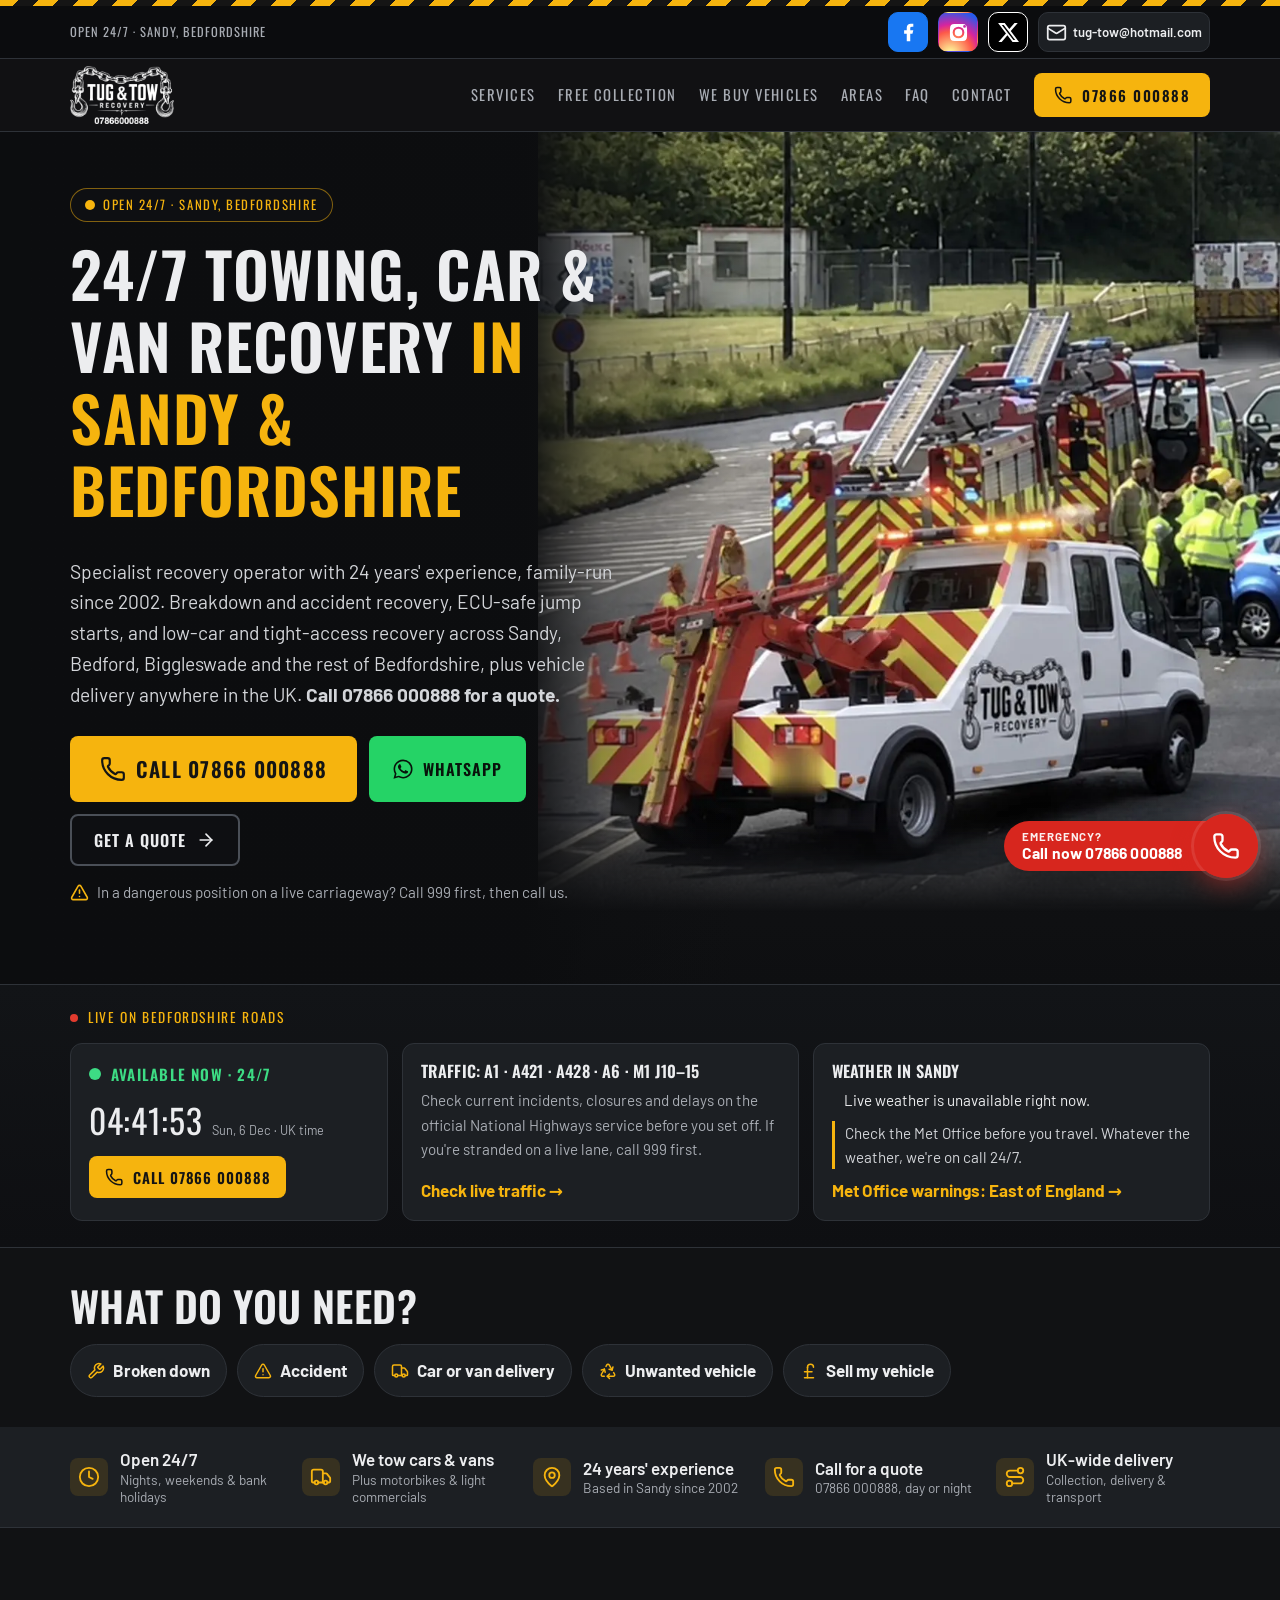
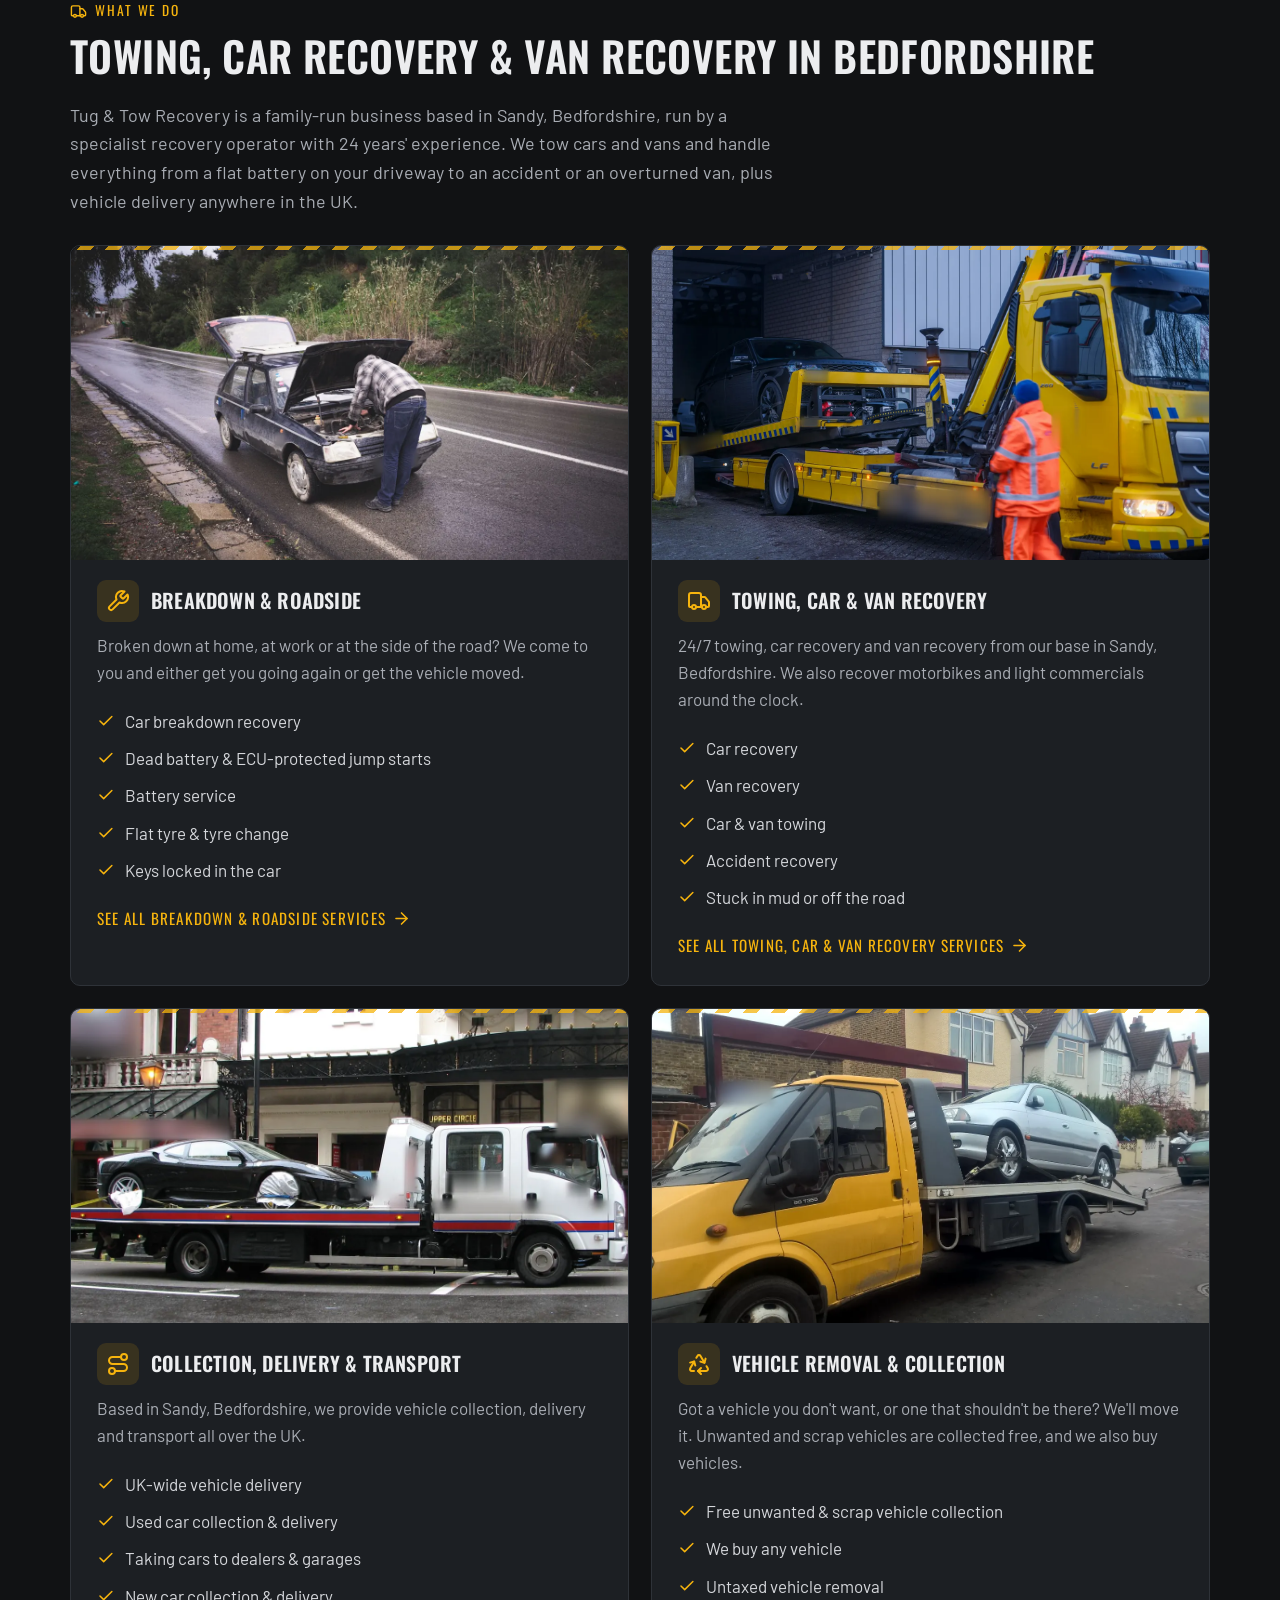
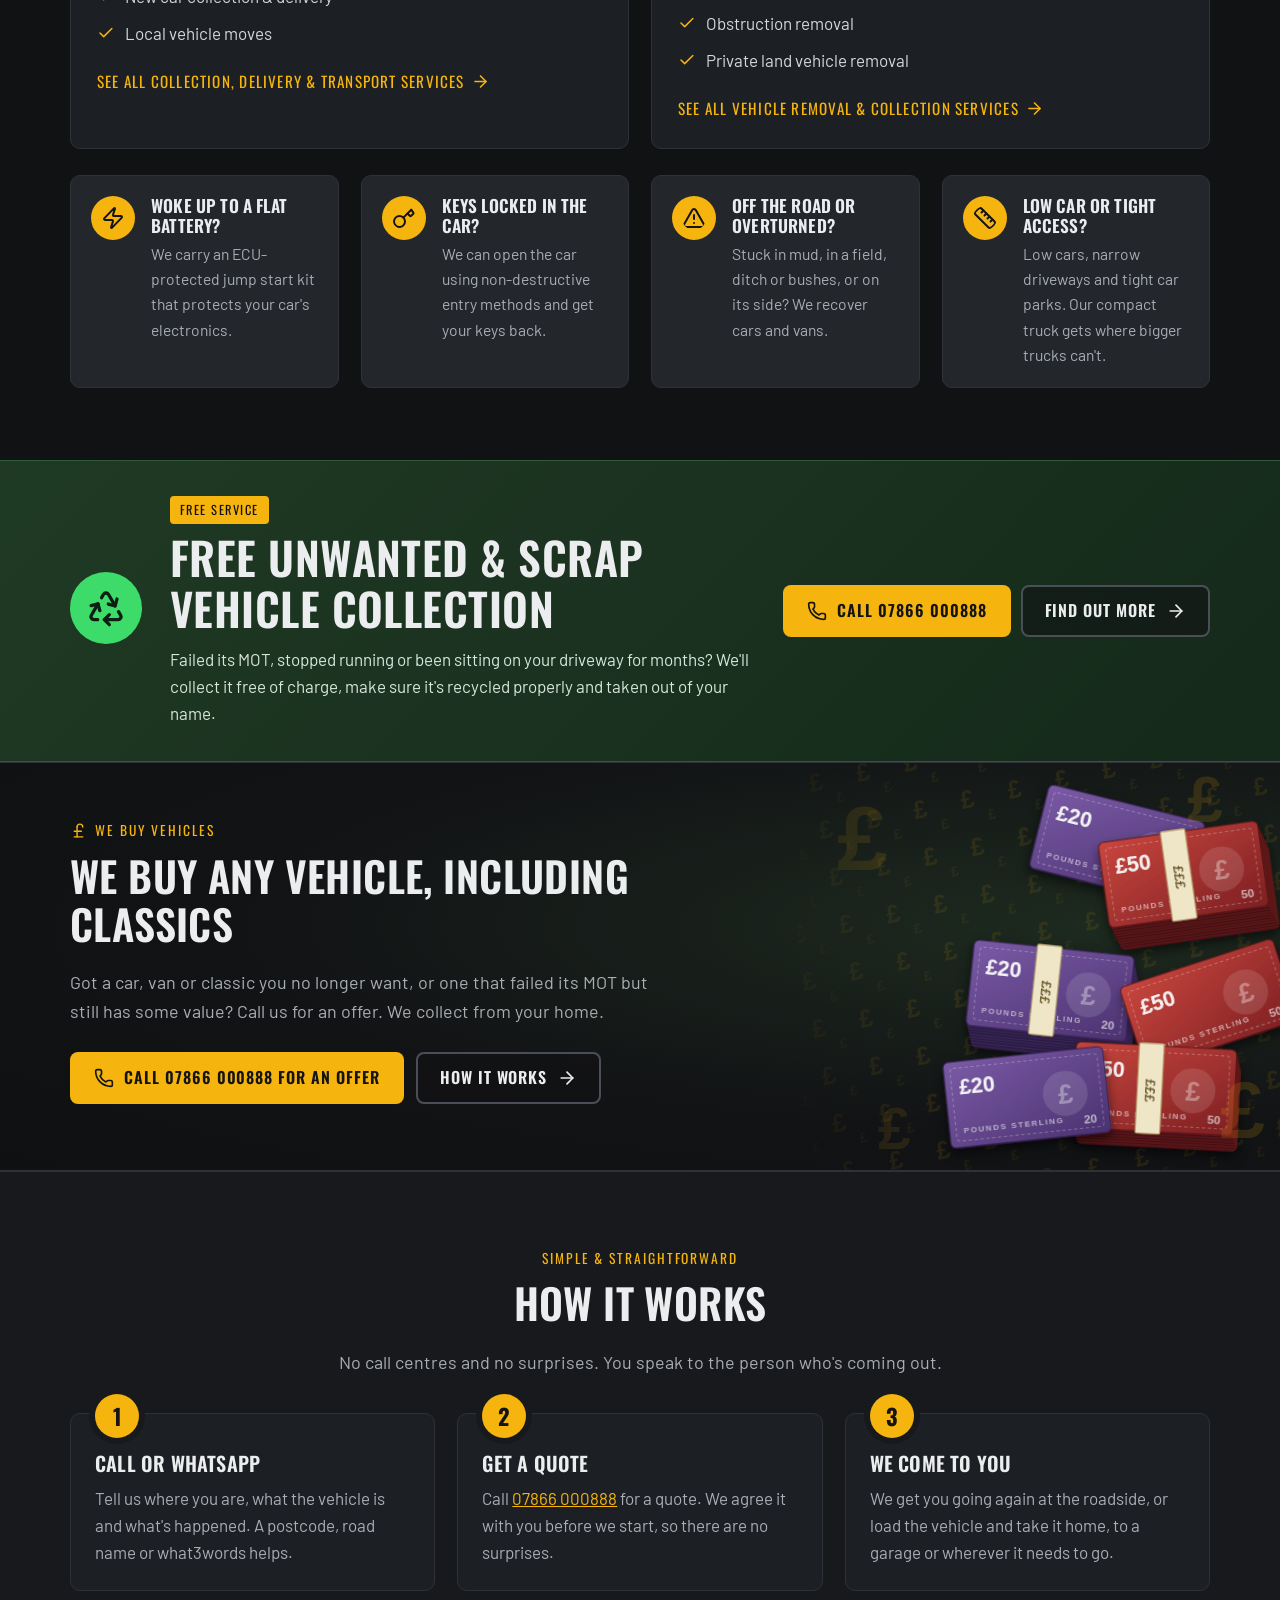
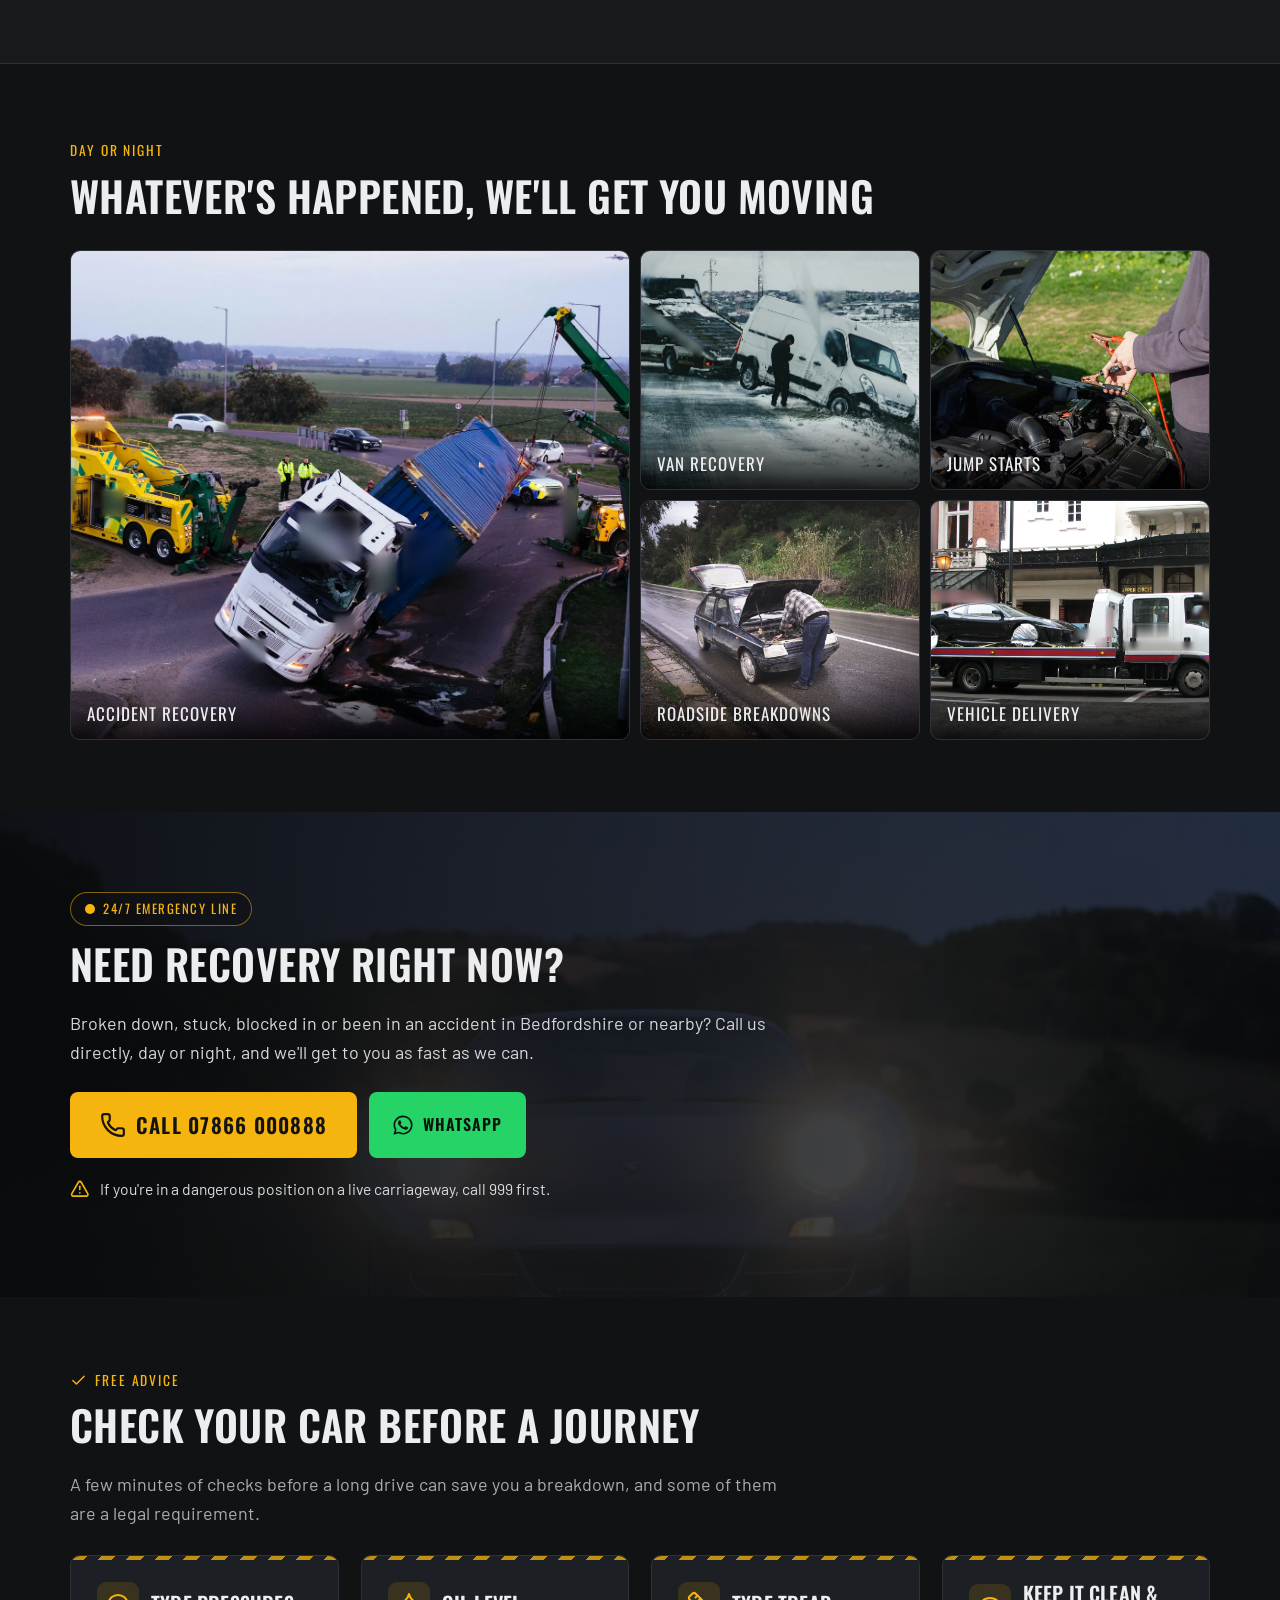
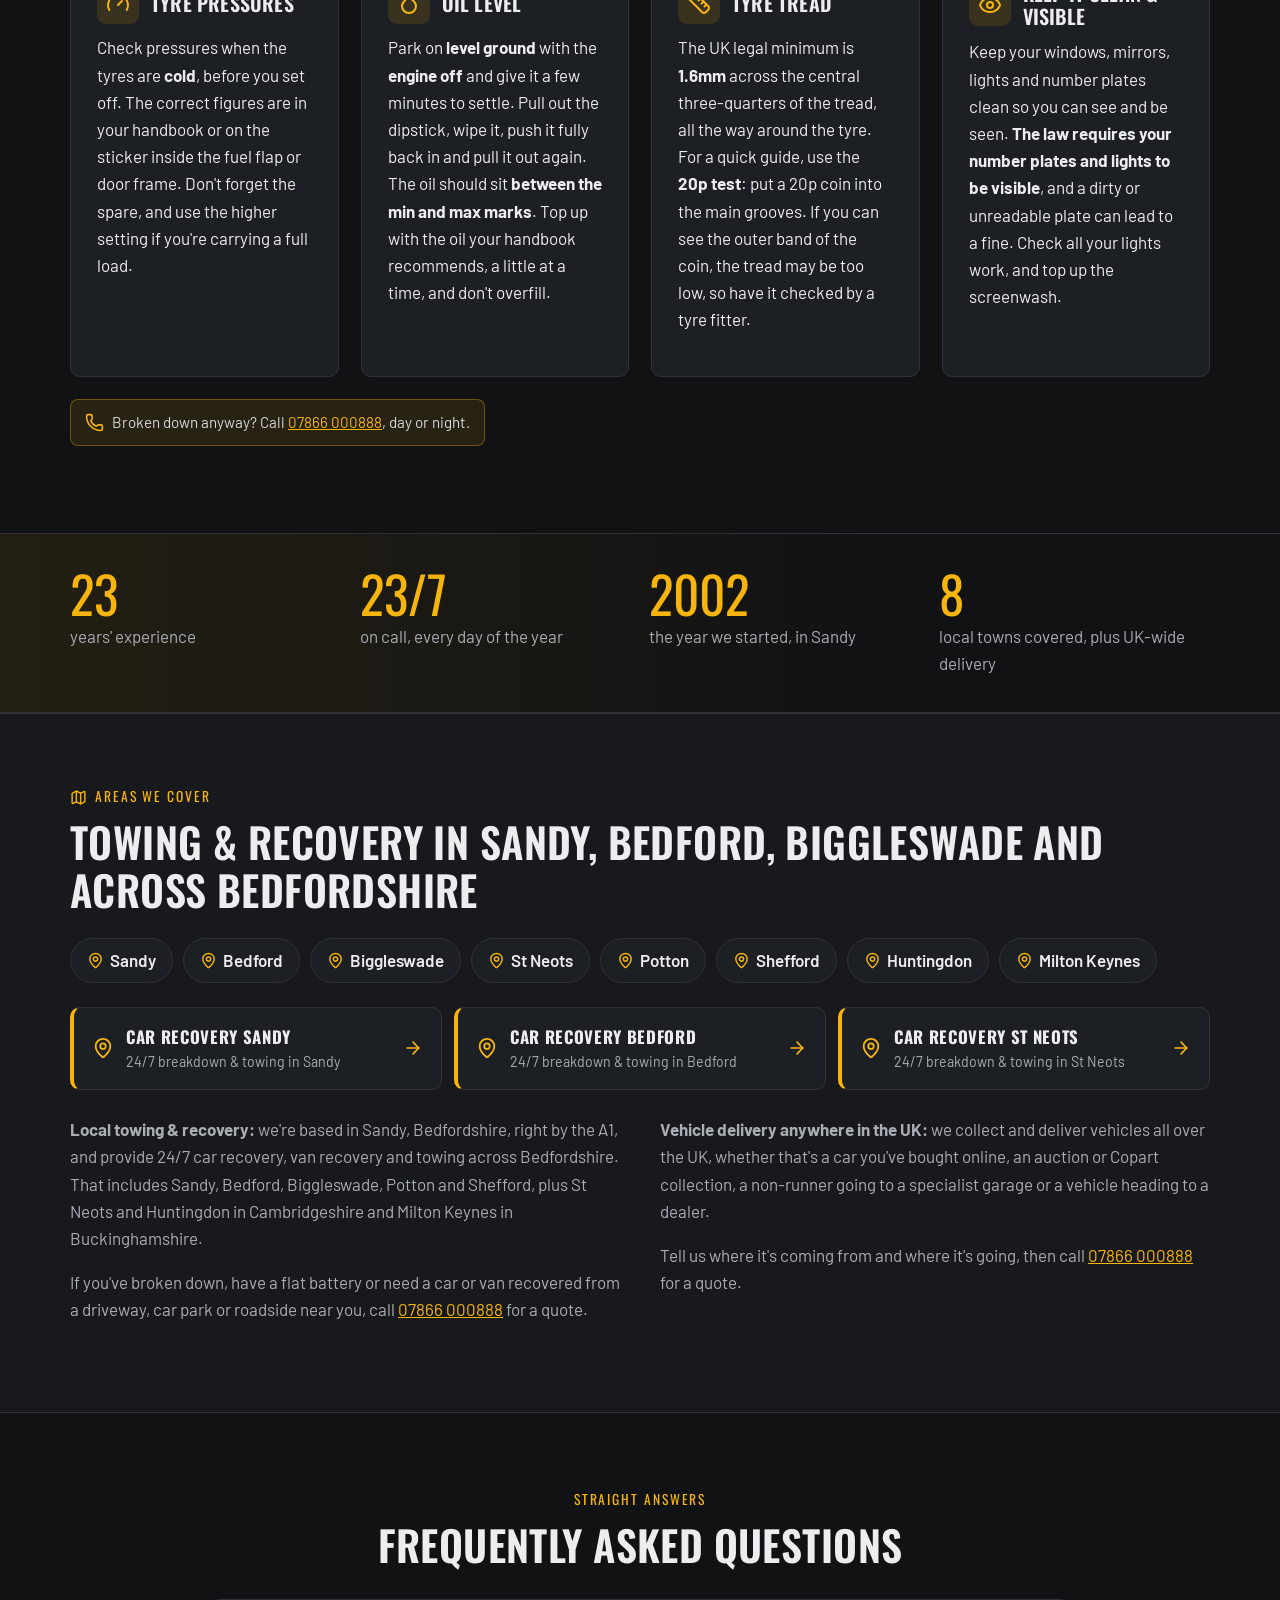
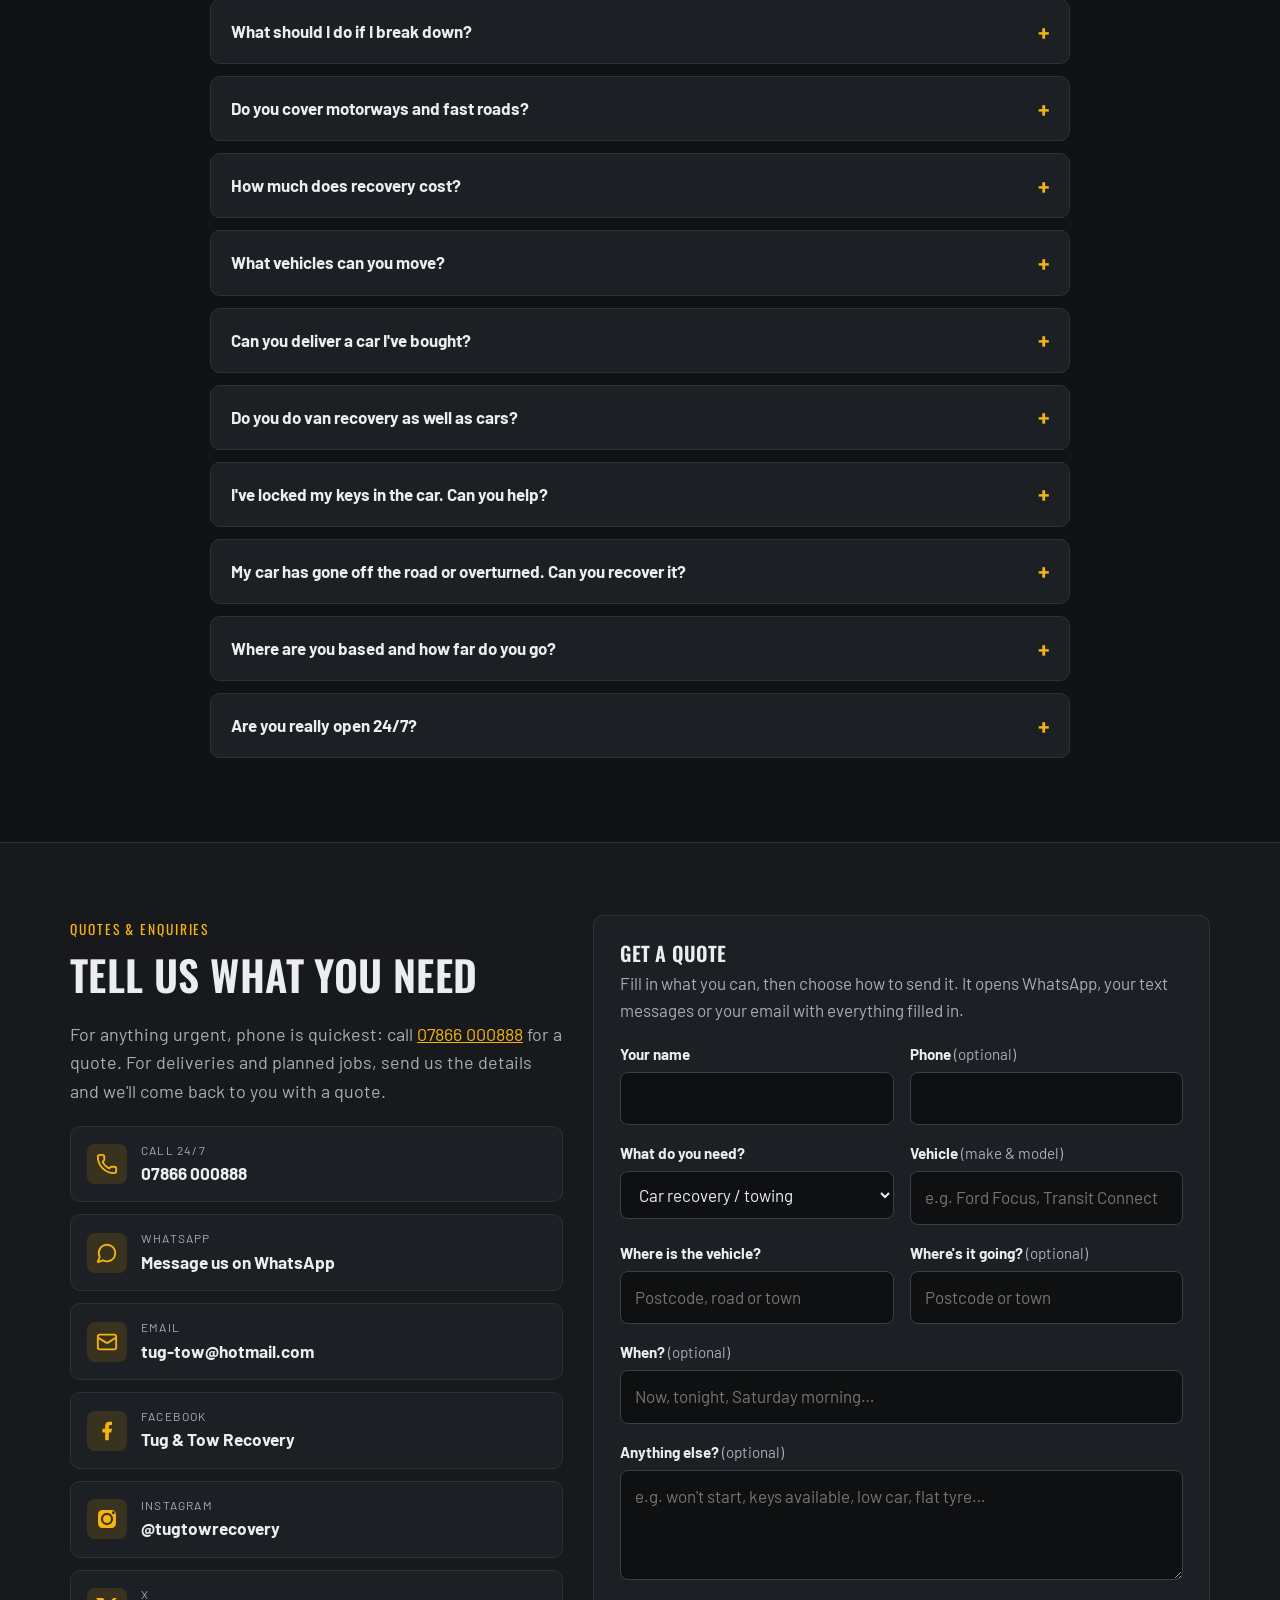
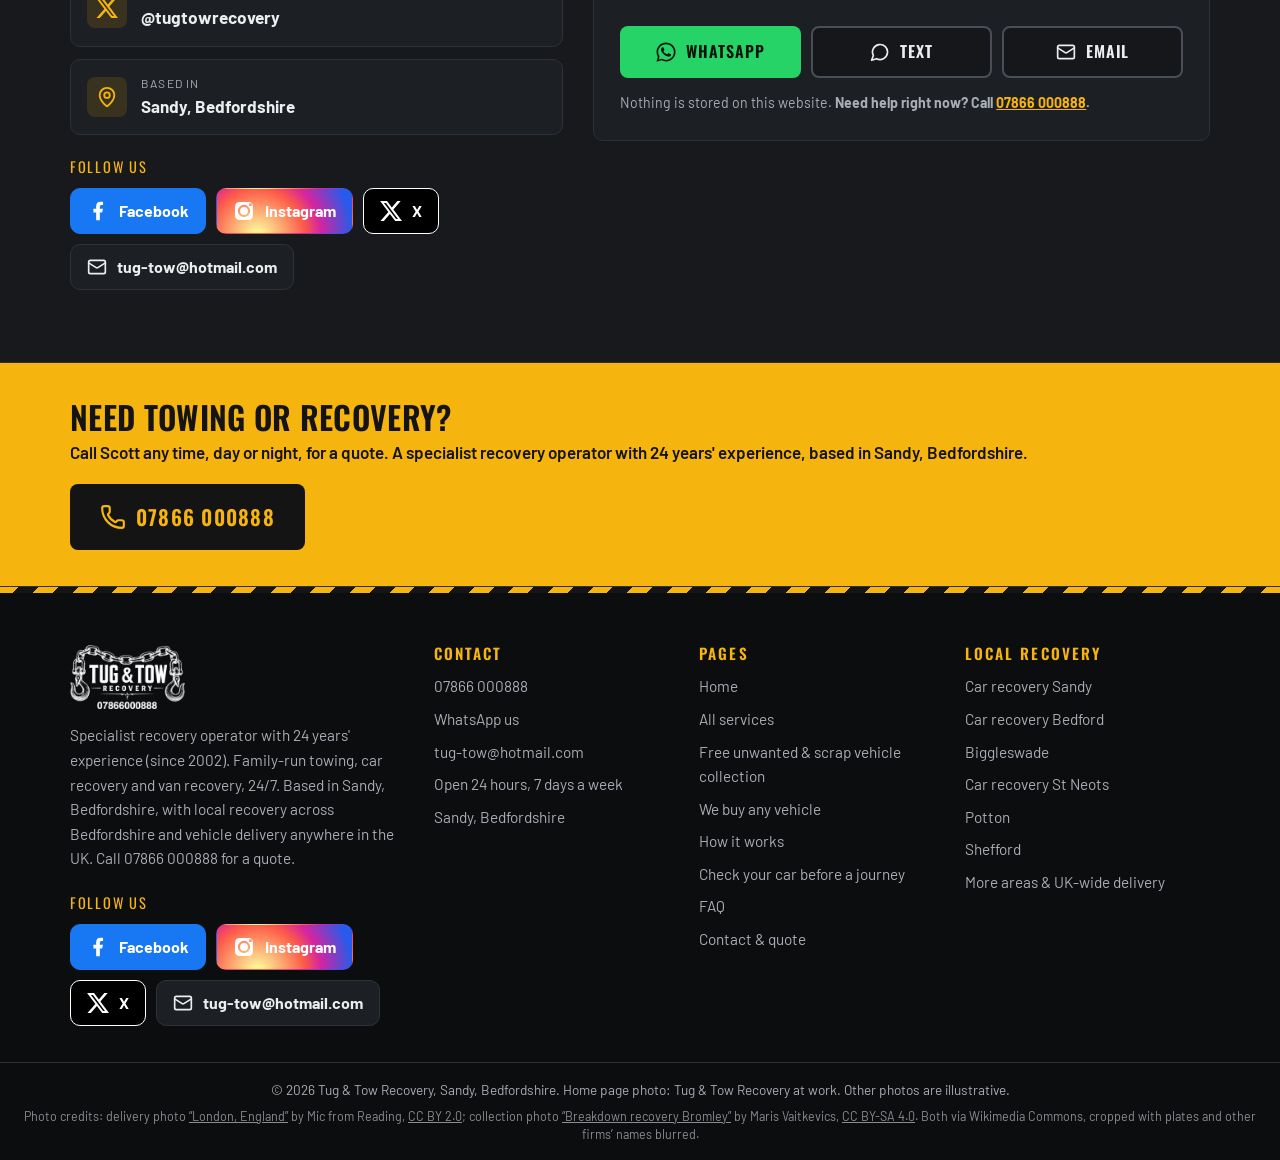
==== commit 4e088068: "Add Sandy, Bedford and St Neots town pages; link from nav/footer; add to sitemap" ====
--- a/index.html
+++ b/index.html
@@ -810,6 +810,7 @@
   <span class="eyebrow"><svg class="icon" viewBox="0 0 24 24" aria-hidden="true" focusable="false"><path d="M14.106 5.553a2 2 0 0 0 1.788 0l3.659-1.83A1 1 0 0 1 21 4.619v12.764a1 1 0 0 1-.553.894l-4.553 2.277a2 2 0 0 1-1.788 0l-4.212-2.106a2 2 0 0 0-1.788 0l-3.659 1.83A1 1 0 0 1 3 19.381V6.618a1 1 0 0 1 .553-.894l4.553-2.277a2 2 0 0 1 1.788 0z"/><path d="M15 5.764v15"/><path d="M9 3.236v15"/></svg>Areas we cover</span>
   <h2 id="areas-title">Towing &amp; recovery in Sandy, Bedford, Biggleswade and across Bedfordshire</h2>
   <ul class="chips" aria-label="Local recovery areas"><li><svg class="icon" viewBox="0 0 24 24" aria-hidden="true" focusable="false"><path d="M20 10c0 4.993-5.539 10.193-7.399 11.799a1 1 0 0 1-1.202 0C9.539 20.193 4 14.993 4 10a8 8 0 0 1 16 0"/><circle cx="12" cy="10" r="3"/></svg>Sandy</li><li><svg class="icon" viewBox="0 0 24 24" aria-hidden="true" focusable="false"><path d="M20 10c0 4.993-5.539 10.193-7.399 11.799a1 1 0 0 1-1.202 0C9.539 20.193 4 14.993 4 10a8 8 0 0 1 16 0"/><circle cx="12" cy="10" r="3"/></svg>Bedford</li><li><svg class="icon" viewBox="0 0 24 24" aria-hidden="true" focusable="false"><path d="M20 10c0 4.993-5.539 10.193-7.399 11.799a1 1 0 0 1-1.202 0C9.539 20.193 4 14.993 4 10a8 8 0 0 1 16 0"/><circle cx="12" cy="10" r="3"/></svg>Biggleswade</li><li><svg class="icon" viewBox="0 0 24 24" aria-hidden="true" focusable="false"><path d="M20 10c0 4.993-5.539 10.193-7.399 11.799a1 1 0 0 1-1.202 0C9.539 20.193 4 14.993 4 10a8 8 0 0 1 16 0"/><circle cx="12" cy="10" r="3"/></svg>St Neots</li><li><svg class="icon" viewBox="0 0 24 24" aria-hidden="true" focusable="false"><path d="M20 10c0 4.993-5.539 10.193-7.399 11.799a1 1 0 0 1-1.202 0C9.539 20.193 4 14.993 4 10a8 8 0 0 1 16 0"/><circle cx="12" cy="10" r="3"/></svg>Potton</li><li><svg class="icon" viewBox="0 0 24 24" aria-hidden="true" focusable="false"><path d="M20 10c0 4.993-5.539 10.193-7.399 11.799a1 1 0 0 1-1.202 0C9.539 20.193 4 14.993 4 10a8 8 0 0 1 16 0"/><circle cx="12" cy="10" r="3"/></svg>Shefford</li><li><svg class="icon" viewBox="0 0 24 24" aria-hidden="true" focusable="false"><path d="M20 10c0 4.993-5.539 10.193-7.399 11.799a1 1 0 0 1-1.202 0C9.539 20.193 4 14.993 4 10a8 8 0 0 1 16 0"/><circle cx="12" cy="10" r="3"/></svg>Huntingdon</li><li><svg class="icon" viewBox="0 0 24 24" aria-hidden="true" focusable="false"><path d="M20 10c0 4.993-5.539 10.193-7.399 11.799a1 1 0 0 1-1.202 0C9.539 20.193 4 14.993 4 10a8 8 0 0 1 16 0"/><circle cx="12" cy="10" r="3"/></svg>Milton Keynes</li></ul>
+  <nav class="town-links" aria-label="Areas we cover"><a class="town-link" href="car-recovery-sandy.html"><svg class="icon" viewBox="0 0 24 24" aria-hidden="true" focusable="false"><path d="M20 10c0 4.993-5.539 10.193-7.399 11.799a1 1 0 0 1-1.202 0C9.539 20.193 4 14.993 4 10a8 8 0 0 1 16 0"/><circle cx="12" cy="10" r="3"/></svg><span><strong>Car recovery Sandy</strong><small>24/7 breakdown &amp; towing in Sandy</small></span><svg class="icon" viewBox="0 0 24 24" aria-hidden="true" focusable="false"><path d="M5 12h14"/><path d="m12 5 7 7-7 7"/></svg></a><a class="town-link" href="car-recovery-bedford.html"><svg class="icon" viewBox="0 0 24 24" aria-hidden="true" focusable="false"><path d="M20 10c0 4.993-5.539 10.193-7.399 11.799a1 1 0 0 1-1.202 0C9.539 20.193 4 14.993 4 10a8 8 0 0 1 16 0"/><circle cx="12" cy="10" r="3"/></svg><span><strong>Car recovery Bedford</strong><small>24/7 breakdown &amp; towing in Bedford</small></span><svg class="icon" viewBox="0 0 24 24" aria-hidden="true" focusable="false"><path d="M5 12h14"/><path d="m12 5 7 7-7 7"/></svg></a><a class="town-link" href="car-recovery-st-neots.html"><svg class="icon" viewBox="0 0 24 24" aria-hidden="true" focusable="false"><path d="M20 10c0 4.993-5.539 10.193-7.399 11.799a1 1 0 0 1-1.202 0C9.539 20.193 4 14.993 4 10a8 8 0 0 1 16 0"/><circle cx="12" cy="10" r="3"/></svg><span><strong>Car recovery St Neots</strong><small>24/7 breakdown &amp; towing in St Neots</small></span><svg class="icon" viewBox="0 0 24 24" aria-hidden="true" focusable="false"><path d="M5 12h14"/><path d="m12 5 7 7-7 7"/></svg></a></nav>
   <div class="areas-text">
    <div><p><strong>Local towing &amp; recovery:</strong> we're based in Sandy, Bedfordshire, right by the A1, and provide 24/7 car recovery, van recovery and towing across Bedfordshire. That includes Sandy, Bedford, Biggleswade, Potton and Shefford, plus St Neots and Huntingdon in Cambridgeshire and Milton Keynes in Buckinghamshire.</p><p>If you've broken down, have a flat battery or need a car or van recovered from a driveway, car park or roadside near you, call <a href="tel:07866000888">07866 000888</a> for a quote.</p></div>
    <div><p><strong>Vehicle delivery anywhere in the UK:</strong> we collect and deliver vehicles all over the UK, whether that's a car you've bought online, an auction or Copart collection, a non-runner going to a specialist garage or a vehicle heading to a dealer.</p><p>Tell us where it's coming from and where it's going, then call <a href="tel:07866000888">07866 000888</a> for a quote.</p></div>
@@ -908,7 +909,7 @@
   </div>
   <div>
    <h3>Local recovery</h3>
-   <ul><li>Sandy</li><li>Bedford</li><li>Biggleswade</li><li>St Neots</li><li>Potton</li><li>Shefford</li><li><a href="index.html#areas">More areas &amp; UK-wide delivery</a></li></ul>
+   <ul><li><a href="car-recovery-sandy.html">Car recovery Sandy</a></li><li><a href="car-recovery-bedford.html">Car recovery Bedford</a></li><li>Biggleswade</li><li><a href="car-recovery-st-neots.html">Car recovery St Neots</a></li><li>Potton</li><li>Shefford</li><li><a href="index.html#areas">More areas &amp; UK-wide delivery</a></li></ul>
   </div>
  </div>
  <div class="footer-bottom">© <span id="year">2026</span> Tug &amp; Tow Recovery, Sandy, Bedfordshire. Home page photo: Tug &amp; Tow Recovery at work. Other photos are illustrative.<br><span class="photo-credits">Photo credits: delivery photo <a href="https://commons.wikimedia.org/wiki/File:London,_England_(4131733186).jpg" target="_blank" rel="noopener">“London, England”</a> by Mic from Reading, <a href="https://creativecommons.org/licenses/by/2.0/" target="_blank" rel="noopener">CC BY 2.0</a>; collection photo <a href="https://commons.wikimedia.org/wiki/File:Breakdown_recovery_Bromley.jpg" target="_blank" rel="noopener">“Breakdown recovery Bromley”</a> by Maris Vaitkevics, <a href="https://creativecommons.org/licenses/by-sa/4.0/" target="_blank" rel="noopener">CC BY-SA 4.0</a>. Both via Wikimedia Commons, cropped with plates and other firms’ names blurred.</span></div>
--- a/assets/css/style.css
+++ b/assets/css/style.css
@@ -421,3 +421,27 @@
 /* photo credits (CC BY / BY-SA attribution) */
 .photo-credits{display:block;margin-top:6px;font-size:.78rem;opacity:.8;line-height:1.5}
 .photo-credits a{color:inherit;text-decoration:underline}
+
+/* ===== Town landing pages (Sandy, Bedford, St Neots) ===== */
+.town-hero h1{margin-top:14px}
+.town-hero h1 span{display:block;color:var(--amber);font-size:.62em;margin-top:.15em}
+.crumbs{font-size:.88rem;color:var(--muted);margin-bottom:14px}
+.crumbs a{color:var(--muted);text-decoration:none}
+.crumbs a:hover{color:var(--amber)}
+.crumbs [aria-current]{color:var(--text);font-weight:600}
+.town-svc .svc{position:relative;padding-left:66px}
+.town-svc .svc-ic{position:absolute;left:16px;top:18px;width:36px;height:36px;padding:8px;border-radius:50%;background:rgba(246,180,14,.14);color:var(--amber)}
+.local-card h3{display:flex;gap:12px;align-items:center}
+.local-card h3 .icon{flex:none;width:40px;height:40px;padding:9px;border-radius:10px;background:var(--amber);color:var(--on-amber)}
+.local-card p{color:var(--muted);margin:0}
+.chips--links a{display:flex;align-items:center;gap:6px;color:var(--amber);text-decoration:none}
+.chips--links li:has(a){border-color:rgba(246,180,14,.55)}
+.town-links{display:grid;gap:12px;margin:22px 0 26px}
+@media (min-width:760px){.town-links{grid-template-columns:repeat(3,1fr)}}
+.town-link{display:flex;align-items:center;gap:12px;padding:16px 18px;background:var(--card);border:1px solid var(--line);border-left:4px solid var(--amber);border-radius:10px;color:var(--text);text-decoration:none;transition:border-color .2s ease,transform .2s ease}
+.town-link>.icon:first-child{flex:none;width:22px;height:22px;color:var(--amber)}
+.town-link>.icon:last-child{flex:none;margin-left:auto;width:20px;height:20px;color:var(--amber)}
+.town-link strong{display:block;font-family:var(--font-head);text-transform:uppercase;letter-spacing:.04em;font-size:1.05rem}
+.town-link small{display:block;color:var(--muted);font-size:.88rem}
+.town-link:hover{border-color:var(--amber);transform:translateY(-2px)}
+.town-band{padding:64px 0}
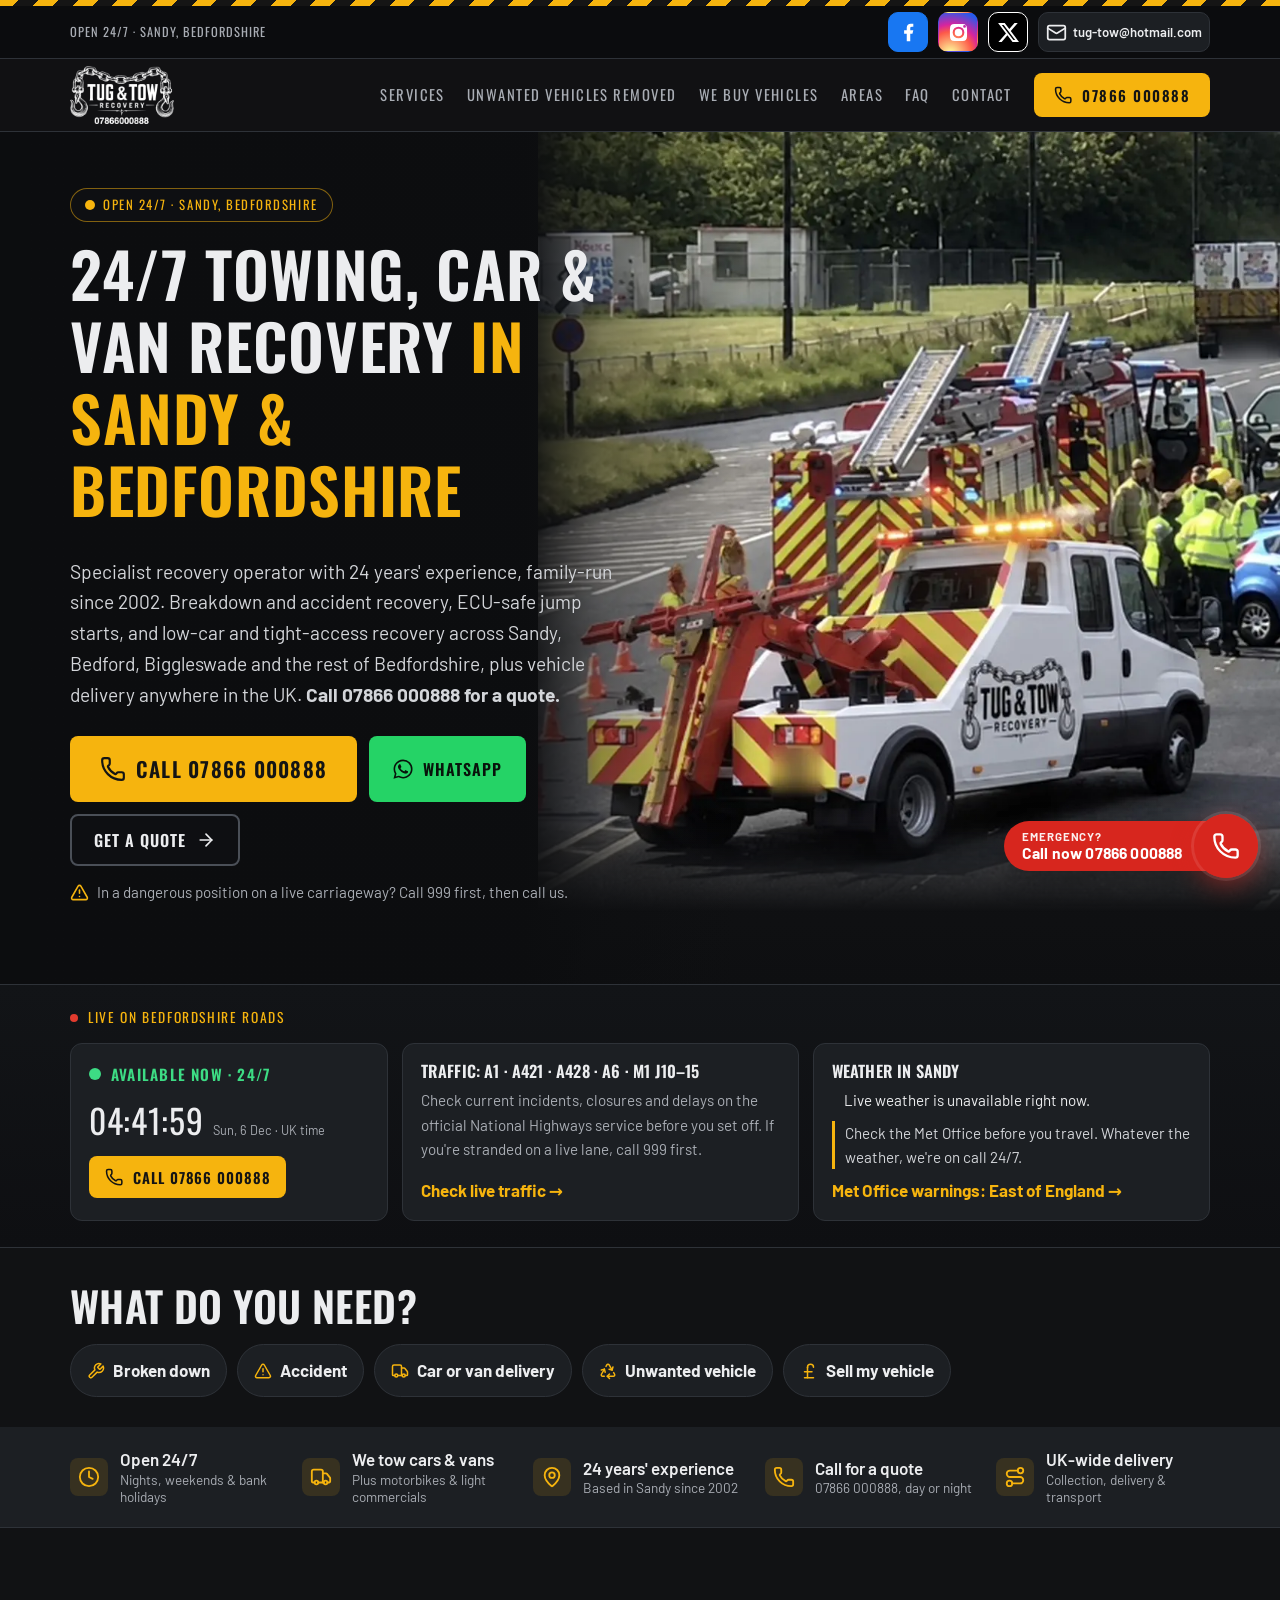
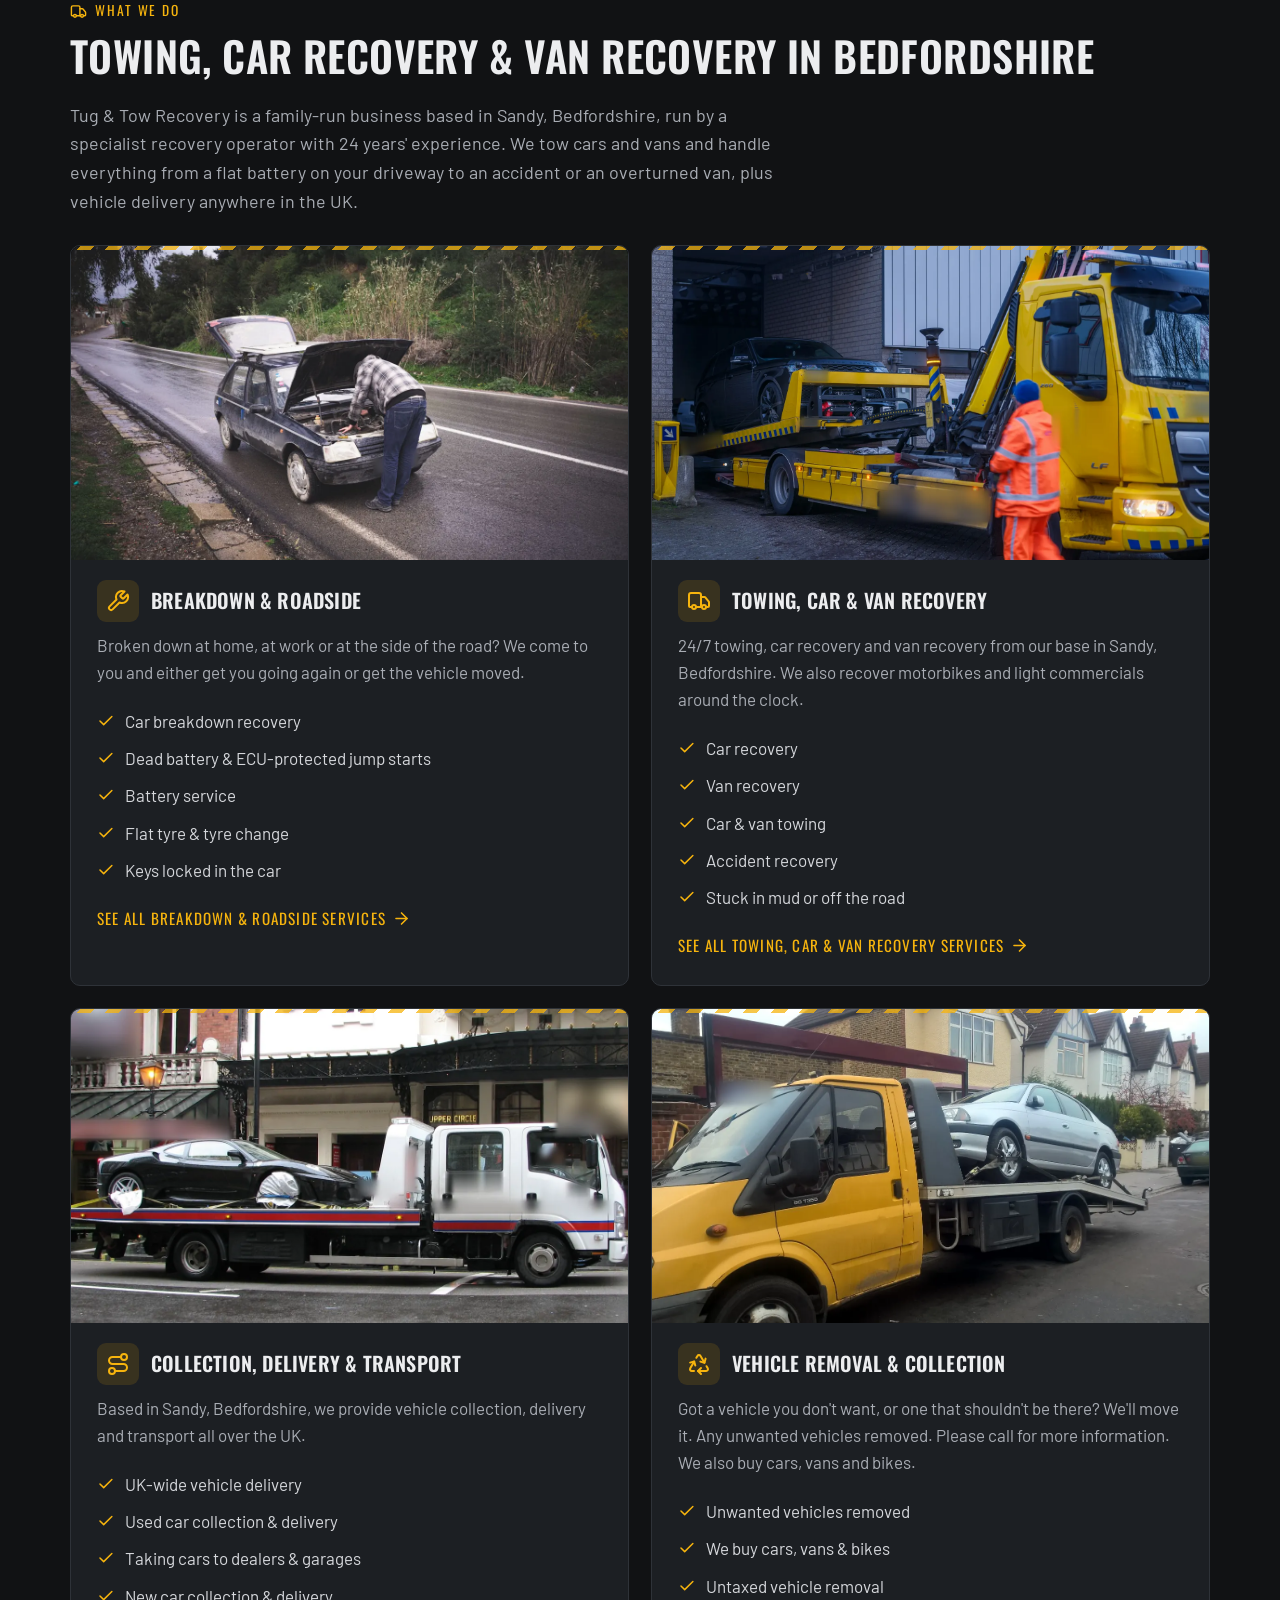
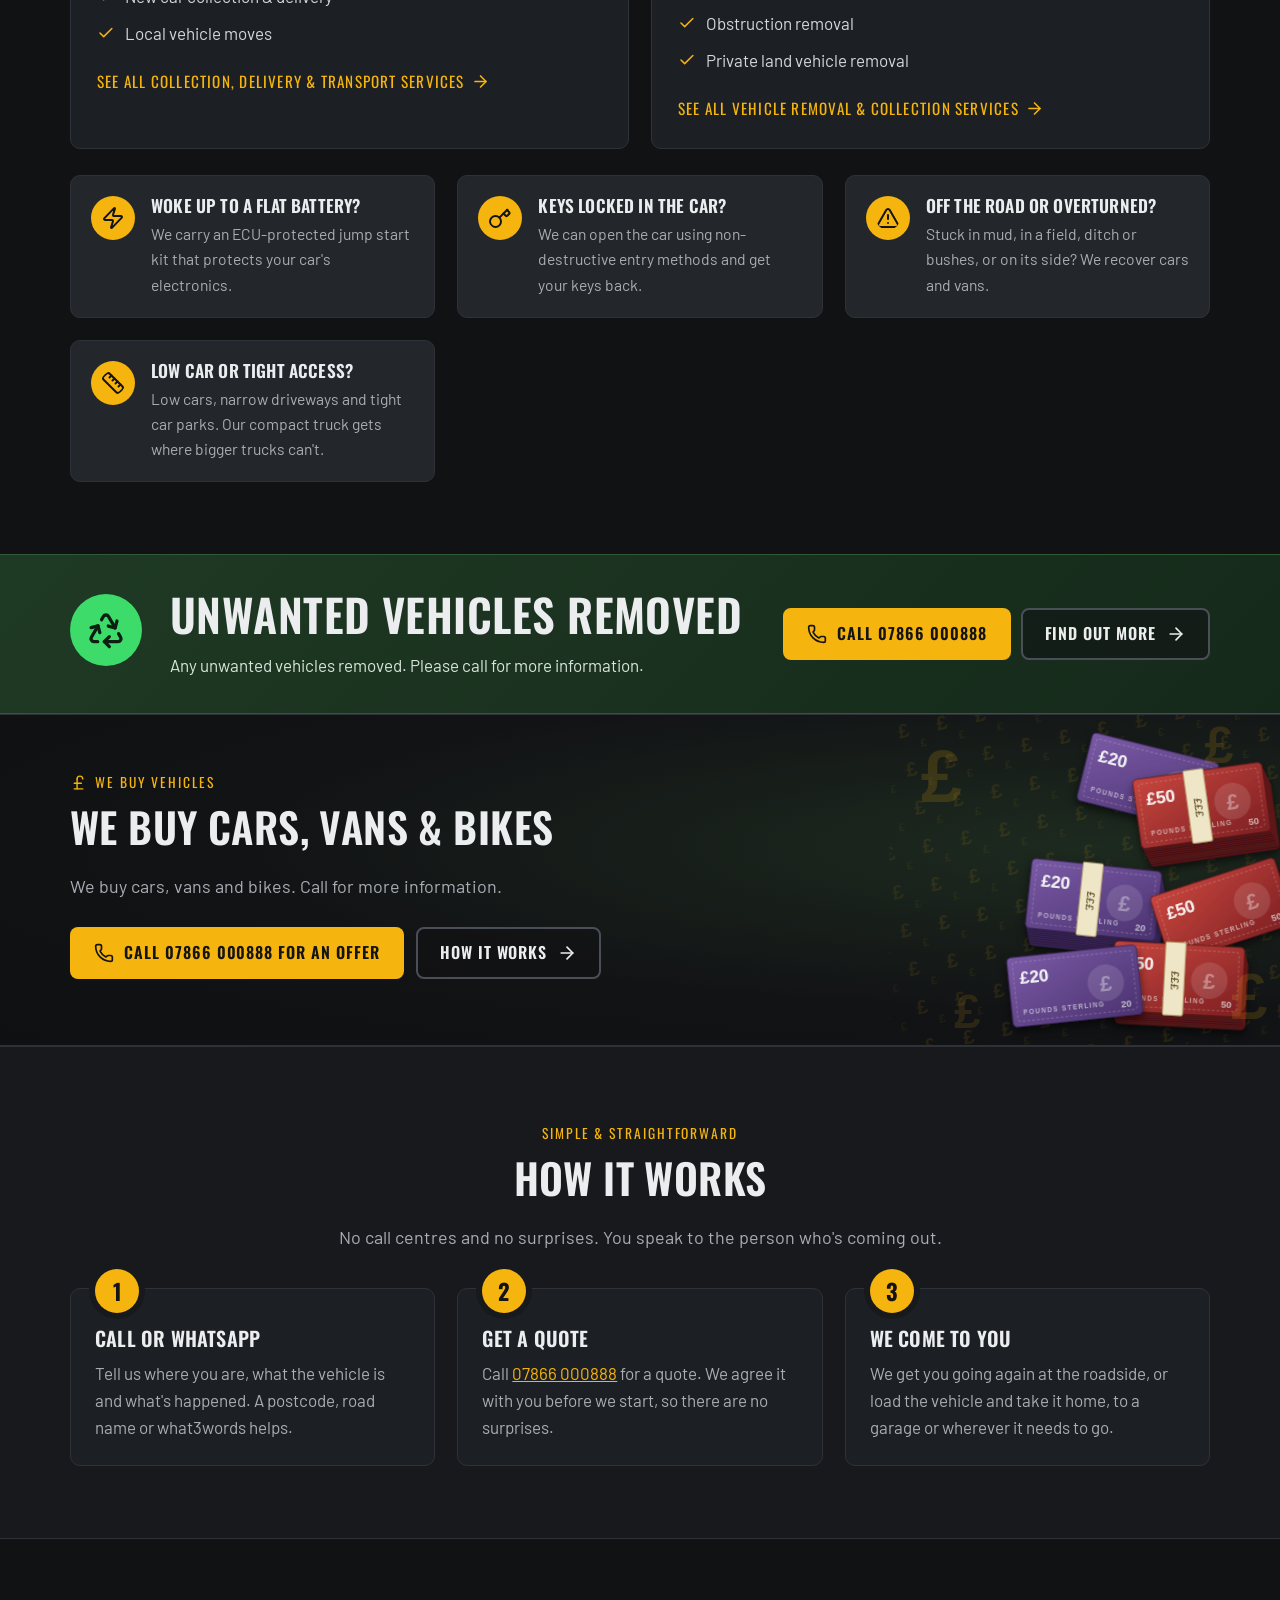
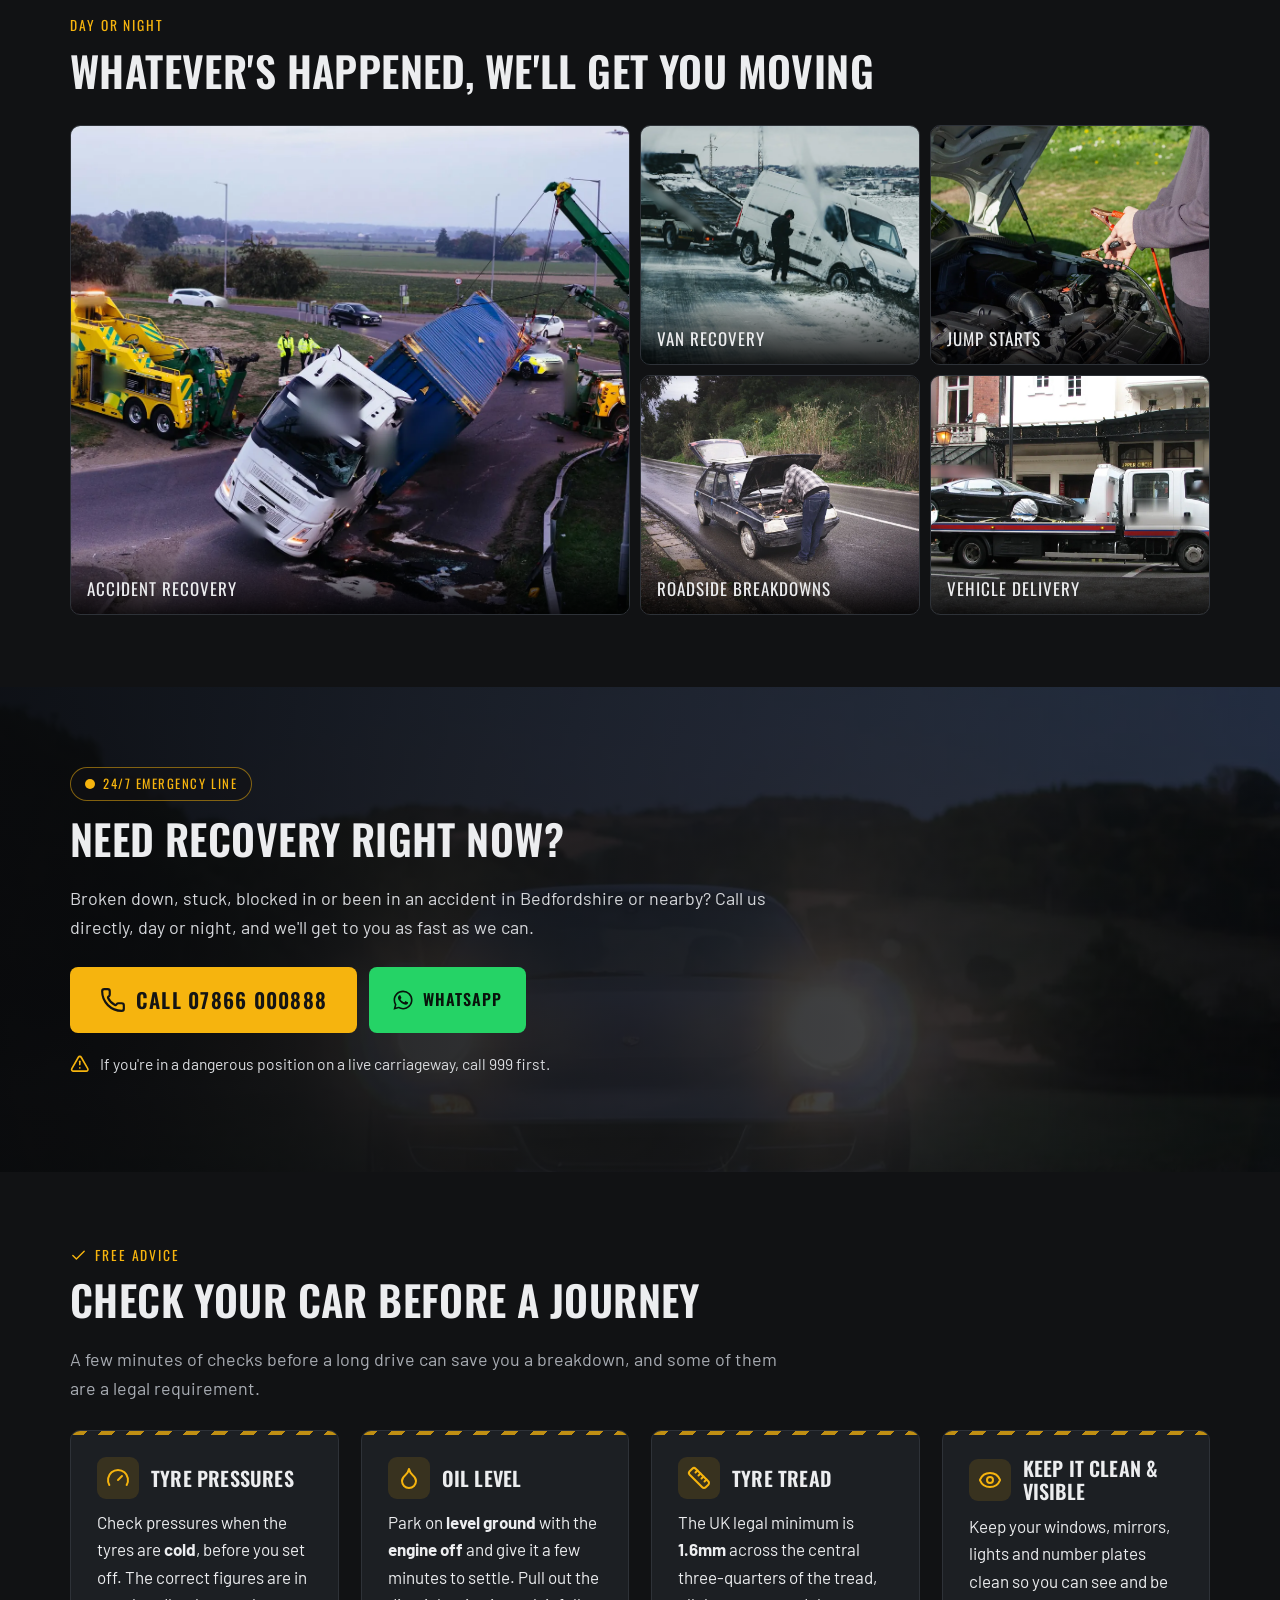
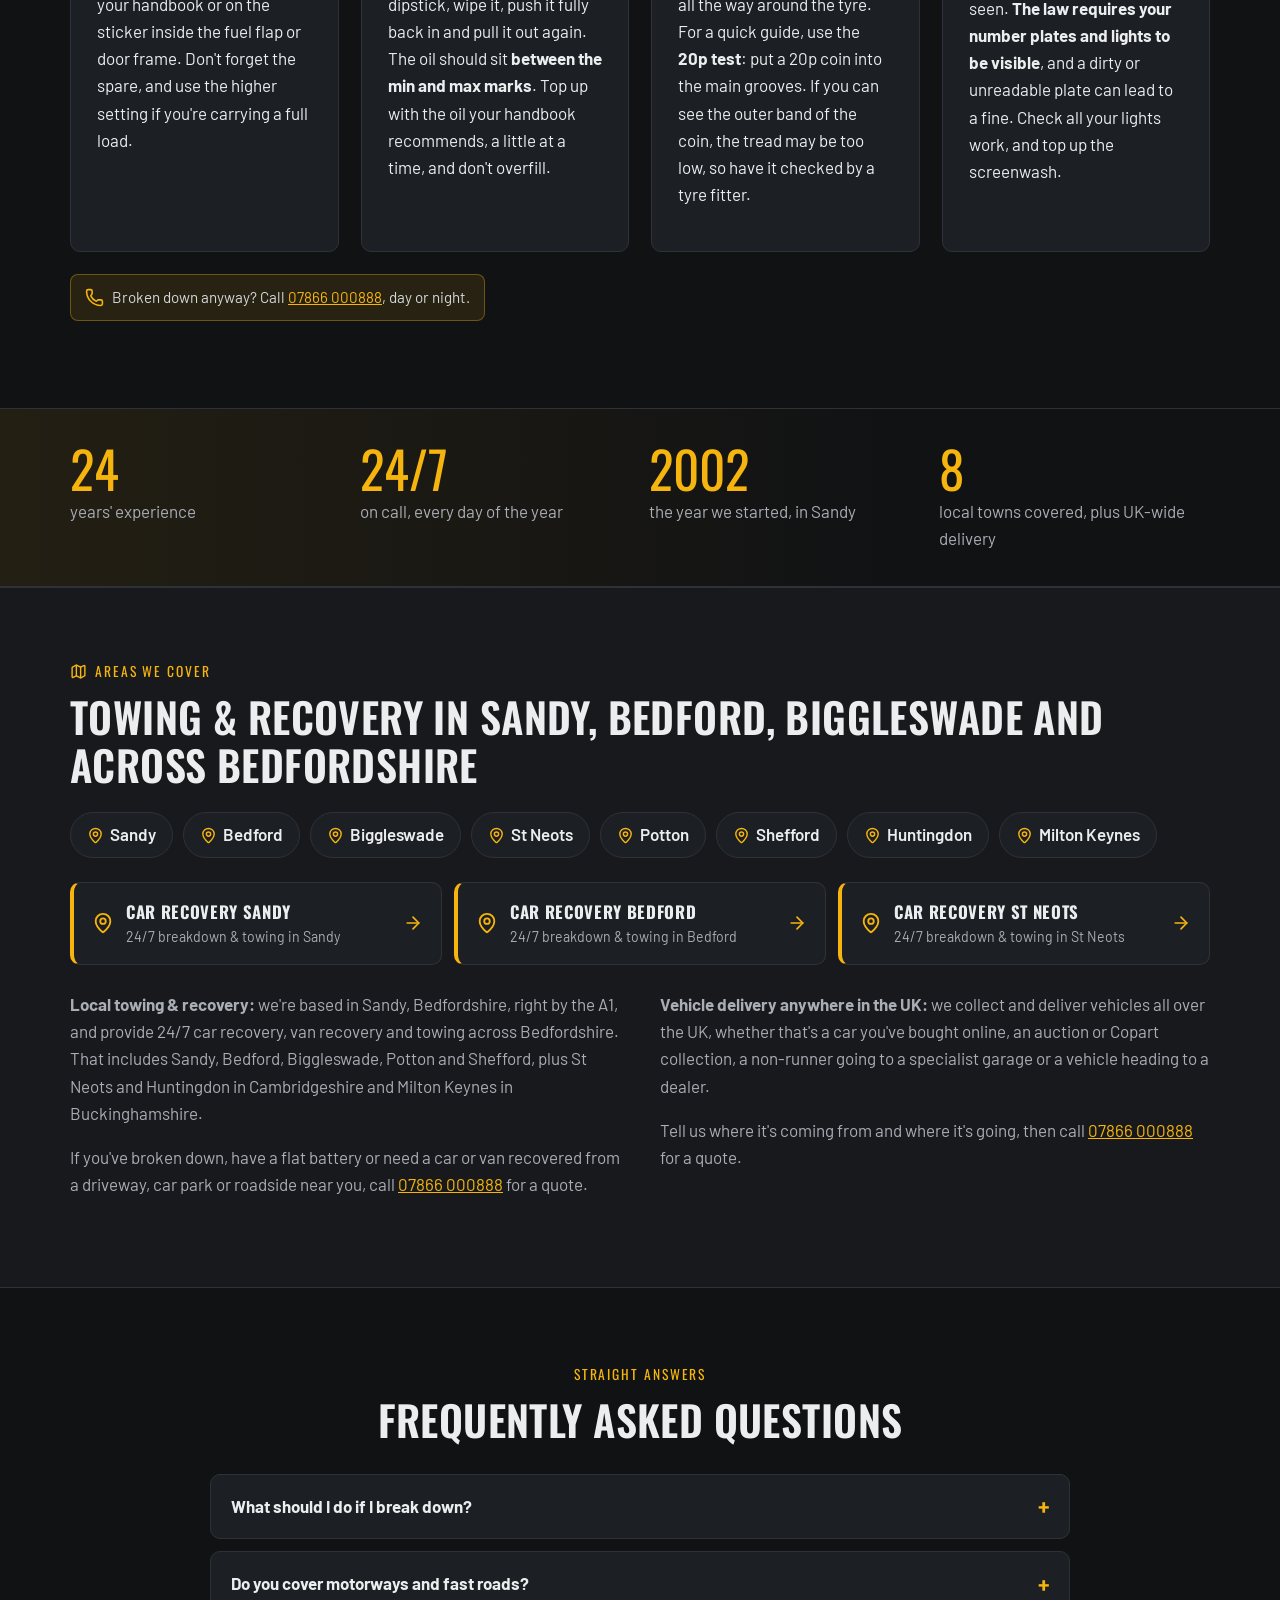
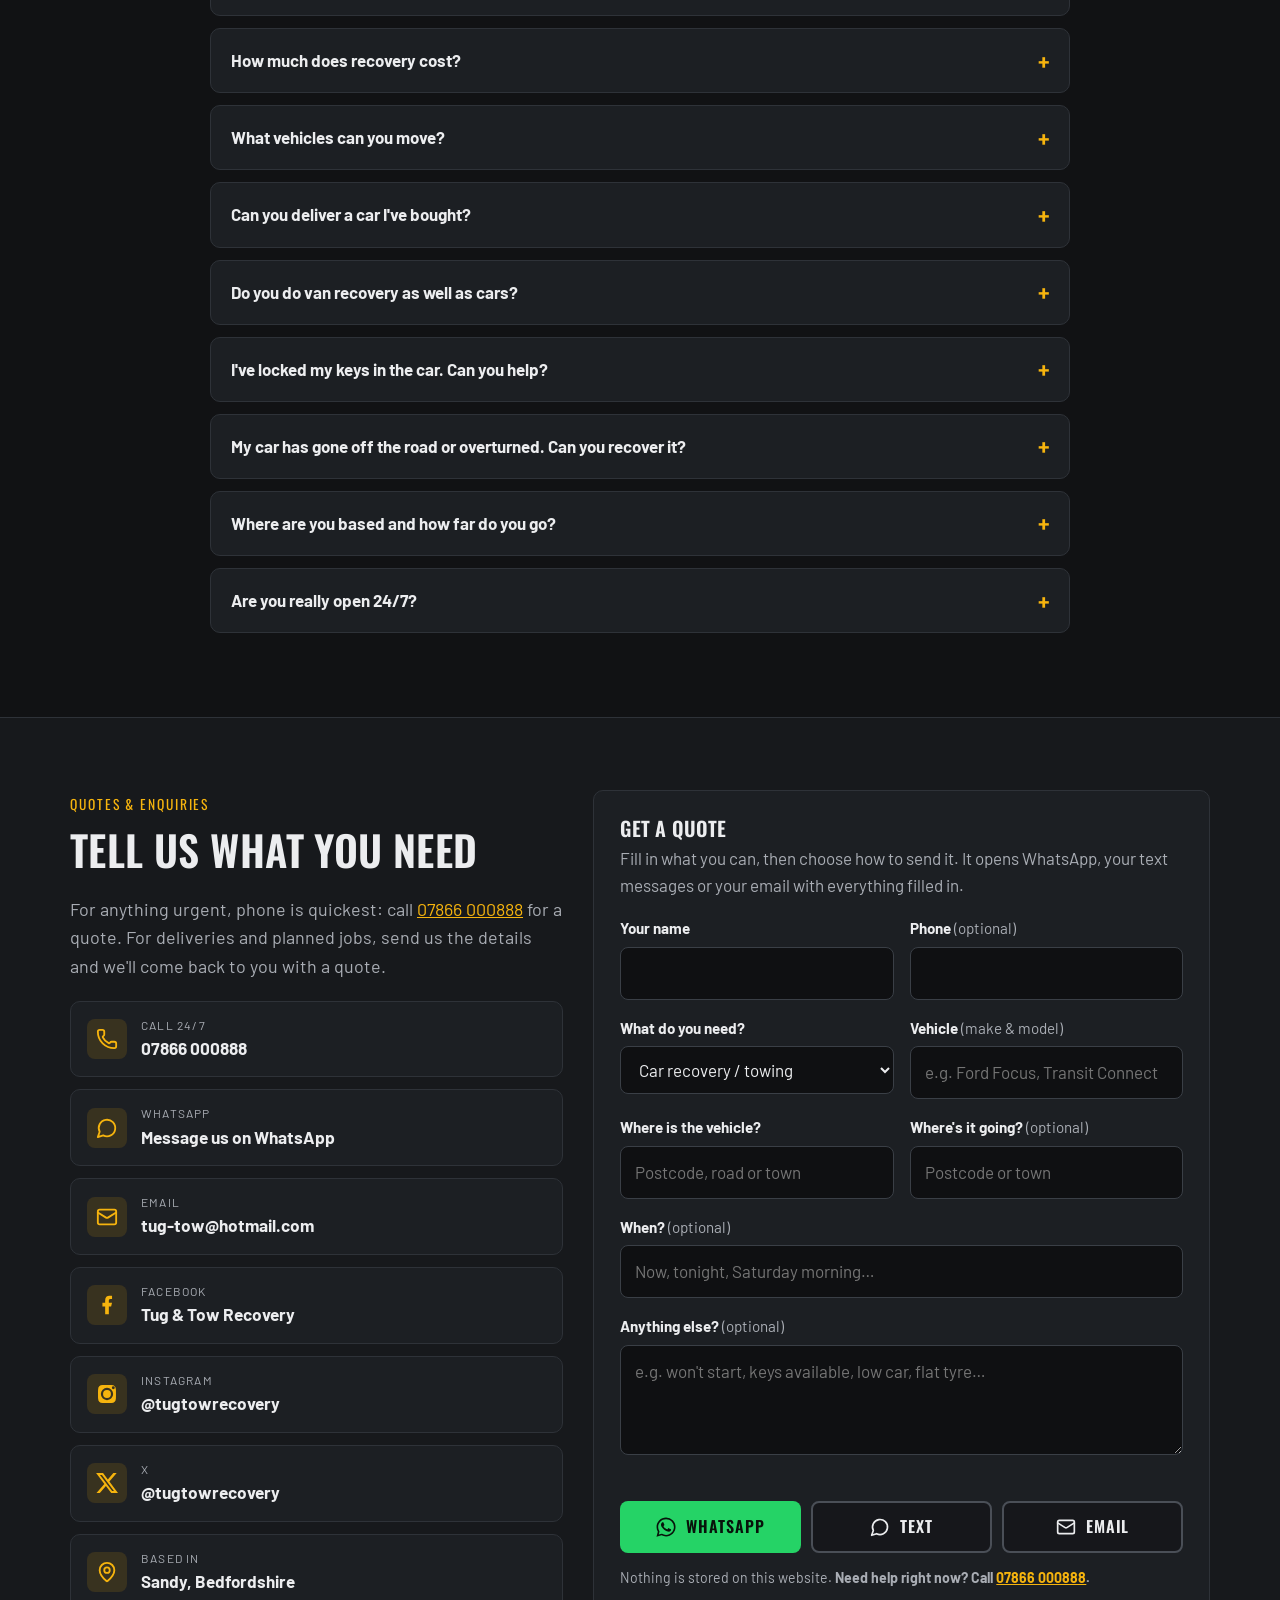
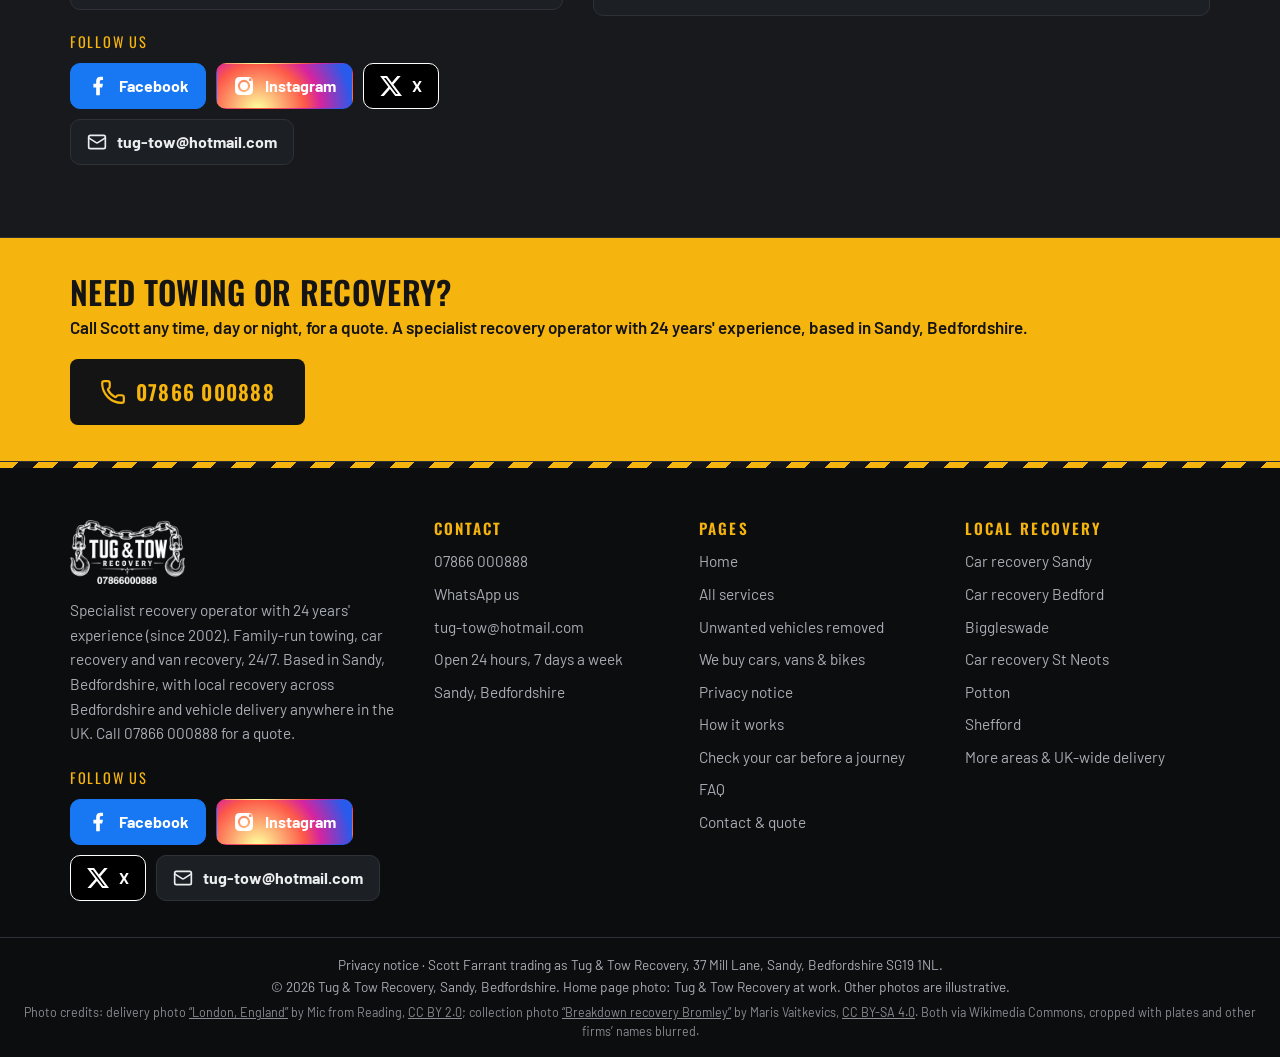
==== commit c0679118: "Remove cash-for-cars and 'any vehicle' wording; new 'We buy cars, vans & bikes' and 'Unwanted vehicl" ====
--- a/index.html
+++ b/index.html
@@ -118,8 +118,8 @@
   "Vehicle delivery",
   "Overturned vehicle recovery",
   "Off-road recovery",
-  "Free scrap vehicle collection",
-  "Buying used, scrap and classic vehicles"
+  "Unwanted vehicle removal",
+  "Buying cars, vans and bikes"
  ],
  "sameAs": [
   "https://facebook.com/1238711935993019",
@@ -454,18 +454,18 @@
       "@type": "Offer",
       "itemOffered": {
        "@type": "Service",
-       "name": "Free unwanted & scrap vehicle collection",
-       "areaServed": {
-        "@type": "AdministrativeArea",
-        "name": "Bedfordshire"
-       }
-      }
-     },
-     {
-      "@type": "Offer",
-      "itemOffered": {
-       "@type": "Service",
-       "name": "We buy any vehicle",
+       "name": "Unwanted vehicles removed",
+       "areaServed": {
+        "@type": "AdministrativeArea",
+        "name": "Bedfordshire"
+       }
+      }
+     },
+     {
+      "@type": "Offer",
+      "itemOffered": {
+       "@type": "Service",
+       "name": "We buy cars, vans & bikes",
        "areaServed": {
         "@type": "AdministrativeArea",
         "name": "Bedfordshire"
@@ -615,13 +615,13 @@
 <div class="topbar"><div class="wrap topbar-in"><span class="topbar-note">Open 24/7 · Sandy, Bedfordshire</span><div class="soc-icons soc-icons--top"><a class="b-fb" href="https://facebook.com/1238711935993019" target="_blank" rel="noopener" aria-label="Tug &amp; Tow Recovery on Facebook (opens in a new tab)" title="Facebook"><svg class="icon" viewBox="0 0 24 24" aria-hidden="true" style="fill:currentColor;stroke:none"><path d="M14 13.5h2.5l1-4H14v-2c0-1.03 0-2 2-2h1.5V2.14c-.326-.043-1.557-.14-2.857-.14C11.928 2 10 3.657 10 6.7v2.8H7v4h3V22h4v-8.5z"/></svg></a><a class="b-ig" href="https://www.instagram.com/tugtowrecovery/" target="_blank" rel="noopener" aria-label="Tug &amp; Tow Recovery on Instagram (opens in a new tab)" title="Instagram"><svg class="icon" viewBox="0 0 24 24" aria-hidden="true" style="fill:currentColor;stroke:none"><path d="M12 2.2c3.2 0 3.6 0 4.8.1 3.3.1 4.8 1.7 4.9 4.9.1 1.3.1 1.6.1 4.8s0 3.6-.1 4.8c-.1 3.2-1.7 4.8-4.9 4.9-1.3.1-1.6.1-4.8.1s-3.6 0-4.8-.1c-3.3-.1-4.8-1.7-4.9-4.9C2.2 15.6 2.2 15.2 2.2 12s0-3.6.1-4.8C2.4 3.9 3.9 2.4 7.2 2.3 8.4 2.2 8.8 2.2 12 2.2zm0 3.1a6.7 6.7 0 1 0 0 13.4 6.7 6.7 0 0 0 0-13.4zm0 11a4.3 4.3 0 1 1 0-8.6 4.3 4.3 0 0 1 0 8.6zm6.9-12.8a1.6 1.6 0 1 0 0 3.2 1.6 1.6 0 0 0 0-3.2z"/></svg></a><a class="b-x" href="https://x.com/tugtowrecovery" target="_blank" rel="noopener" aria-label="Tug &amp; Tow Recovery on X (opens in a new tab)" title="X"><svg class="icon" style="fill:currentColor;stroke:none" viewBox="0 0 24 24" aria-hidden="true"><path d="M18.9 1.2h3.7l-8 9.2 9.4 12.4h-7.4l-5.8-7.6-6.6 7.6H.5l8.6-9.8L.1 1.2h7.6l5.2 6.9 6-6.9zm-1.3 19.4h2L6.5 3.3H4.3l13.3 17.3z"/></svg></a><a class="soc-mail" href="mailto:tug-tow@hotmail.com" aria-label="Email tug-tow@hotmail.com" title="Email"><svg class="icon" viewBox="0 0 24 24" aria-hidden="true" focusable="false"><rect width="20" height="16" x="2" y="4" rx="2"/><path d="m22 7-8.97 5.7a1.94 1.94 0 0 1-2.06 0L2 7"/></svg><span>tug-tow@hotmail.com</span></a></div></div></div>
 <div class="wrap header-bar">
  <a class="brand" href="index.html" aria-label="Tug &amp; Tow Recovery – home"><img src="assets/img/logo-white.png" alt="Tug &amp; Tow Recovery" width="560" height="311"></a>
- <nav class="nav" aria-label="Main"><a href="index.html#services">Services</a><a href="free-vehicle-collection.html">Free collection</a><a href="we-buy-any-vehicle.html">We buy vehicles</a><a href="index.html#areas">Areas</a><a href="index.html#faq">FAQ</a><a href="contact.html">Contact</a><a class="btn btn--call" href="tel:07866000888"><svg class="icon" viewBox="0 0 24 24" aria-hidden="true" focusable="false"><path d="M13.832 16.568a1 1 0 0 0 1.213-.303l.355-.465A2 2 0 0 1 17 15h3a2 2 0 0 1 2 2v3a2 2 0 0 1-2 2A18 18 0 0 1 2 4a2 2 0 0 1 2-2h3a2 2 0 0 1 2 2v3a2 2 0 0 1-.8 1.6l-.468.351a1 1 0 0 0-.292 1.233 14 14 0 0 0 6.392 6.384"/></svg>07866 000888</a></nav>
+ <nav class="nav" aria-label="Main"><a href="index.html#services">Services</a><a href="free-vehicle-collection.html">Unwanted vehicles removed</a><a href="we-buy-any-vehicle.html">We buy vehicles</a><a href="index.html#areas">Areas</a><a href="index.html#faq">FAQ</a><a href="contact.html">Contact</a><a class="btn btn--call" href="tel:07866000888"><svg class="icon" viewBox="0 0 24 24" aria-hidden="true" focusable="false"><path d="M13.832 16.568a1 1 0 0 0 1.213-.303l.355-.465A2 2 0 0 1 17 15h3a2 2 0 0 1 2 2v3a2 2 0 0 1-2 2A18 18 0 0 1 2 4a2 2 0 0 1 2-2h3a2 2 0 0 1 2 2v3a2 2 0 0 1-.8 1.6l-.468.351a1 1 0 0 0-.292 1.233 14 14 0 0 0 6.392 6.384"/></svg>07866 000888</a></nav>
  <div class="header-mobile">
   <a class="header-call" href="tel:07866000888" aria-label="Call 07866 000888"><svg class="icon" viewBox="0 0 24 24" aria-hidden="true" focusable="false"><path d="M13.832 16.568a1 1 0 0 0 1.213-.303l.355-.465A2 2 0 0 1 17 15h3a2 2 0 0 1 2 2v3a2 2 0 0 1-2 2A18 18 0 0 1 2 4a2 2 0 0 1 2-2h3a2 2 0 0 1 2 2v3a2 2 0 0 1-.8 1.6l-.468.351a1 1 0 0 0-.292 1.233 14 14 0 0 0 6.392 6.384"/></svg>Call</a>
   <button class="menu-btn" type="button" aria-expanded="false" aria-controls="mobile-nav"><svg class="icon" viewBox="0 0 24 24" aria-hidden="true" focusable="false"><path d="M4 5h16"/><path d="M4 12h16"/><path d="M4 19h16"/></svg><span>Menu</span></button>
  </div>
 </div>
-<nav id="mobile-nav" class="mobile-nav" aria-label="Mobile"><a href="index.html" aria-current="page">Home</a><a href="services.html">All services</a><a href="free-vehicle-collection.html">Free vehicle collection</a><a href="we-buy-any-vehicle.html">We buy any vehicle</a><a href="index.html#checks">Car checks</a><a href="index.html#areas">Areas</a><a href="index.html#faq">FAQ</a><a href="contact.html">Contact</a></nav>
+<nav id="mobile-nav" class="mobile-nav" aria-label="Mobile"><a href="index.html" aria-current="page">Home</a><a href="services.html">All services</a><a href="free-vehicle-collection.html">Unwanted vehicles removed</a><a href="we-buy-any-vehicle.html">We buy cars, vans &amp; bikes</a><a href="index.html#checks">Car checks</a><a href="index.html#areas">Areas</a><a href="index.html#faq">FAQ</a><a href="contact.html">Contact</a></nav>
 </header>
 
 <main id="main">
@@ -713,11 +713,11 @@
 </article><article class="card">
  <div class="card-img"><picture><source srcset="assets/img/free-collection.webp" type="image/webp"><img src="assets/img/free-collection.jpg" alt="Silver hatchback strapped onto a tilt-bed recovery truck on a UK residential street" width="1377" height="918" loading="lazy" decoding="async"></picture></div>
  <h3><svg class="icon" viewBox="0 0 24 24" aria-hidden="true" focusable="false"><path d="M7 19H4.815a1.83 1.83 0 0 1-1.57-.881 1.785 1.785 0 0 1-.004-1.784L7.196 9.5"/><path d="M11 19h8.203a1.83 1.83 0 0 0 1.556-.89 1.784 1.784 0 0 0 0-1.775l-1.226-2.12"/><path d="m14 16-3 3 3 3"/><path d="M8.293 13.596 7.196 9.5 3.1 10.598"/><path d="m9.344 5.811 1.093-1.892A1.83 1.83 0 0 1 11.985 3a1.784 1.784 0 0 1 1.546.888l3.943 6.843"/><path d="m13.378 9.633 4.096 1.098 1.097-4.096"/></svg>Vehicle removal &amp; collection</h3>
- <p class="muted">Got a vehicle you don't want, or one that shouldn't be there? We'll move it. Unwanted and scrap vehicles are collected free, and we also buy vehicles.</p>
- <ul class="ticks"><li><svg class="icon" viewBox="0 0 24 24" aria-hidden="true" focusable="false"><path d="M20 6 9 17l-5-5"/></svg><span>Free unwanted &amp; scrap vehicle collection</span></li><li><svg class="icon" viewBox="0 0 24 24" aria-hidden="true" focusable="false"><path d="M20 6 9 17l-5-5"/></svg><span>We buy any vehicle</span></li><li><svg class="icon" viewBox="0 0 24 24" aria-hidden="true" focusable="false"><path d="M20 6 9 17l-5-5"/></svg><span>Untaxed vehicle removal</span></li><li><svg class="icon" viewBox="0 0 24 24" aria-hidden="true" focusable="false"><path d="M20 6 9 17l-5-5"/></svg><span>Obstruction removal</span></li><li><svg class="icon" viewBox="0 0 24 24" aria-hidden="true" focusable="false"><path d="M20 6 9 17l-5-5"/></svg><span>Private land vehicle removal</span></li></ul>
+ <p class="muted">Got a vehicle you don't want, or one that shouldn't be there? We'll move it. Any unwanted vehicles removed. Please call for more information. We also buy cars, vans and bikes.</p>
+ <ul class="ticks"><li><svg class="icon" viewBox="0 0 24 24" aria-hidden="true" focusable="false"><path d="M20 6 9 17l-5-5"/></svg><span>Unwanted vehicles removed</span></li><li><svg class="icon" viewBox="0 0 24 24" aria-hidden="true" focusable="false"><path d="M20 6 9 17l-5-5"/></svg><span>We buy cars, vans &amp; bikes</span></li><li><svg class="icon" viewBox="0 0 24 24" aria-hidden="true" focusable="false"><path d="M20 6 9 17l-5-5"/></svg><span>Untaxed vehicle removal</span></li><li><svg class="icon" viewBox="0 0 24 24" aria-hidden="true" focusable="false"><path d="M20 6 9 17l-5-5"/></svg><span>Obstruction removal</span></li><li><svg class="icon" viewBox="0 0 24 24" aria-hidden="true" focusable="false"><path d="M20 6 9 17l-5-5"/></svg><span>Private land vehicle removal</span></li></ul>
  <a class="more" href="services.html#removal">See all vehicle removal &amp; collection services <svg class="icon" viewBox="0 0 24 24" aria-hidden="true" focusable="false"><path d="M5 12h14"/><path d="m12 5 7 7-7 7"/></svg></a>
 </article></div>
-  <div class="grid grid-4 highlights"><div class="hl"><svg class="icon" viewBox="0 0 24 24" aria-hidden="true" focusable="false"><path d="M4 14a1 1 0 0 1-.78-1.63l9.9-10.2a.5.5 0 0 1 .86.46l-1.92 6.02A1 1 0 0 0 13 10h7a1 1 0 0 1 .78 1.63l-9.9 10.2a.5.5 0 0 1-.86-.46l1.92-6.02A1 1 0 0 0 11 14z"/></svg><div><h3>Woke up to a flat battery?</h3><p>We carry an ECU-protected jump start kit that protects your car's electronics.</p></div></div><div class="hl"><svg class="icon" viewBox="0 0 24 24" aria-hidden="true" focusable="false"><path d="m15.5 7.5 2.3 2.3a1 1 0 0 0 1.4 0l2.1-2.1a1 1 0 0 0 0-1.4L19 4"/><path d="m21 2-9.6 9.6"/><circle cx="7.5" cy="15.5" r="5.5"/></svg><div><h3>Keys locked in the car?</h3><p>We can open the car using non-destructive entry methods and get your keys back.</p></div></div><div class="hl"><svg class="icon" viewBox="0 0 24 24" aria-hidden="true" focusable="false"><path d="m21.73 18-8-14a2 2 0 0 0-3.48 0l-8 14A2 2 0 0 0 4 21h16a2 2 0 0 0 1.73-3"/><path d="M12 9v4"/><path d="M12 17h.01"/></svg><div><h3>Off the road or overturned?</h3><p>Stuck in mud, in a field, ditch or bushes, or on its side? We recover cars and vans.</p></div></div><div class="hl"><svg class="icon" viewBox="0 0 24 24" aria-hidden="true" focusable="false"><path d="M21.3 15.3a2.4 2.4 0 0 1 0 3.4l-2.6 2.6a2.4 2.4 0 0 1-3.4 0L2.7 8.7a2.41 2.41 0 0 1 0-3.4l2.6-2.6a2.41 2.41 0 0 1 3.4 0Z"/><path d="m14.5 12.5 2-2"/><path d="m11.5 9.5 2-2"/><path d="m8.5 6.5 2-2"/><path d="m17.5 15.5 2-2"/></svg><div><h3>Low car or tight access?</h3><p>Low cars, narrow driveways and tight car parks. Our compact truck gets where bigger trucks can't.</p></div></div></div>
+  <div class="grid grid-3 highlights"><div class="hl"><svg class="icon" viewBox="0 0 24 24" aria-hidden="true" focusable="false"><path d="M4 14a1 1 0 0 1-.78-1.63l9.9-10.2a.5.5 0 0 1 .86.46l-1.92 6.02A1 1 0 0 0 13 10h7a1 1 0 0 1 .78 1.63l-9.9 10.2a.5.5 0 0 1-.86-.46l1.92-6.02A1 1 0 0 0 11 14z"/></svg><div><h3>Woke up to a flat battery?</h3><p>We carry an ECU-protected jump start kit that protects your car's electronics.</p></div></div><div class="hl"><svg class="icon" viewBox="0 0 24 24" aria-hidden="true" focusable="false"><path d="m15.5 7.5 2.3 2.3a1 1 0 0 0 1.4 0l2.1-2.1a1 1 0 0 0 0-1.4L19 4"/><path d="m21 2-9.6 9.6"/><circle cx="7.5" cy="15.5" r="5.5"/></svg><div><h3>Keys locked in the car?</h3><p>We can open the car using non-destructive entry methods and get your keys back.</p></div></div><div class="hl"><svg class="icon" viewBox="0 0 24 24" aria-hidden="true" focusable="false"><path d="m21.73 18-8-14a2 2 0 0 0-3.48 0l-8 14A2 2 0 0 0 4 21h16a2 2 0 0 0 1.73-3"/><path d="M12 9v4"/><path d="M12 17h.01"/></svg><div><h3>Off the road or overturned?</h3><p>Stuck in mud, in a field, ditch or bushes, or on its side? We recover cars and vans.</p></div></div><div class="hl"><svg class="icon" viewBox="0 0 24 24" aria-hidden="true" focusable="false"><path d="M21.3 15.3a2.4 2.4 0 0 1 0 3.4l-2.6 2.6a2.4 2.4 0 0 1-3.4 0L2.7 8.7a2.41 2.41 0 0 1 0-3.4l2.6-2.6a2.41 2.41 0 0 1 3.4 0Z"/><path d="m14.5 12.5 2-2"/><path d="m11.5 9.5 2-2"/><path d="m8.5 6.5 2-2"/><path d="m17.5 15.5 2-2"/></svg><div><h3>Low car or tight access?</h3><p>Low cars, narrow driveways and tight car parks. Our compact truck gets where bigger trucks can't.</p></div></div></div>
  </div>
 </section>
 
@@ -725,9 +725,8 @@
  <div class="wrap recycle-inner">
   <div class="recycle-icon"><svg class="icon" viewBox="0 0 24 24" aria-hidden="true" focusable="false"><path d="M7 19H4.815a1.83 1.83 0 0 1-1.57-.881 1.785 1.785 0 0 1-.004-1.784L7.196 9.5"/><path d="M11 19h8.203a1.83 1.83 0 0 0 1.556-.89 1.784 1.784 0 0 0 0-1.775l-1.226-2.12"/><path d="m14 16-3 3 3 3"/><path d="M8.293 13.596 7.196 9.5 3.1 10.598"/><path d="m9.344 5.811 1.093-1.892A1.83 1.83 0 0 1 11.985 3a1.784 1.784 0 0 1 1.546.888l3.943 6.843"/><path d="m13.378 9.633 4.096 1.098 1.097-4.096"/></svg></div>
   <div class="recycle-copy">
-   <span class="recycle-tag">Free service</span>
-   <h2 id="free-title">Free unwanted &amp; scrap vehicle collection</h2>
-   <p>Failed its MOT, stopped running or been sitting on your driveway for months? We'll collect it free of charge, make sure it's recycled properly and taken out of your name.</p>
+   <h2 id="free-title">Unwanted vehicles removed</h2>
+   <p>Any unwanted vehicles removed. Please call for more information.</p>
   </div>
   <div class="recycle-ctas"><a class="btn btn--call" href="tel:07866000888"><svg class="icon" viewBox="0 0 24 24" aria-hidden="true" focusable="false"><path d="M13.832 16.568a1 1 0 0 0 1.213-.303l.355-.465A2 2 0 0 1 17 15h3a2 2 0 0 1 2 2v3a2 2 0 0 1-2 2A18 18 0 0 1 2 4a2 2 0 0 1 2-2h3a2 2 0 0 1 2 2v3a2 2 0 0 1-.8 1.6l-.468.351a1 1 0 0 0-.292 1.233 14 14 0 0 0 6.392 6.384"/></svg>Call 07866 000888</a><a class="btn btn--ghost" href="free-vehicle-collection.html">Find out more <svg class="icon" viewBox="0 0 24 24" aria-hidden="true" focusable="false"><path d="M5 12h14"/><path d="m12 5 7 7-7 7"/></svg></a></div>
  </div>
@@ -738,8 +737,8 @@
  <div class="wrap">
   <div class="buy-teaser-copy">
    <span class="eyebrow"><svg class="icon" viewBox="0 0 24 24" aria-hidden="true" focusable="false"><path d="M18 7c0-5.333-8-5.333-8 0"/><path d="M10 7v14"/><path d="M6 21h12"/><path d="M6 13h10"/></svg>We buy vehicles</span>
-   <h2 id="buy-title">We buy any vehicle, including classics</h2>
-   <p class="lead">Got a car, van or classic you no longer want, or one that failed its MOT but still has some value? Call us for an offer. We collect from your home.</p>
+   <h2 id="buy-title">We buy cars, vans &amp; bikes</h2>
+   <p class="lead">We buy cars, vans and bikes. Call for more information.</p>
    <div class="hero-ctas"><a class="btn btn--call" href="tel:07866000888"><svg class="icon" viewBox="0 0 24 24" aria-hidden="true" focusable="false"><path d="M13.832 16.568a1 1 0 0 0 1.213-.303l.355-.465A2 2 0 0 1 17 15h3a2 2 0 0 1 2 2v3a2 2 0 0 1-2 2A18 18 0 0 1 2 4a2 2 0 0 1 2-2h3a2 2 0 0 1 2 2v3a2 2 0 0 1-.8 1.6l-.468.351a1 1 0 0 0-.292 1.233 14 14 0 0 0 6.392 6.384"/></svg>Call 07866 000888 for an offer</a><a class="btn btn--ghost" href="we-buy-any-vehicle.html">How it works <svg class="icon" viewBox="0 0 24 24" aria-hidden="true" focusable="false"><path d="M5 12h14"/><path d="m12 5 7 7-7 7"/></svg></a></div>
   </div>
  </div>
@@ -899,8 +898,9 @@
    <ul>
     <li><a href="index.html">Home</a></li>
     <li><a href="services.html">All services</a></li>
-    <li><a href="free-vehicle-collection.html">Free unwanted &amp; scrap vehicle collection</a></li>
-    <li><a href="we-buy-any-vehicle.html">We buy any vehicle</a></li>
+    <li><a href="free-vehicle-collection.html">Unwanted vehicles removed</a></li>
+    <li><a href="we-buy-any-vehicle.html">We buy cars, vans &amp; bikes</a></li>
+    <li><a href="privacy.html">Privacy notice</a></li>
     <li><a href="index.html#how">How it works</a></li>
         <li><a href="index.html#checks">Check your car before a journey</a></li>
     <li><a href="index.html#faq">FAQ</a></li>
@@ -912,7 +912,7 @@
    <ul><li><a href="car-recovery-sandy.html">Car recovery Sandy</a></li><li><a href="car-recovery-bedford.html">Car recovery Bedford</a></li><li>Biggleswade</li><li><a href="car-recovery-st-neots.html">Car recovery St Neots</a></li><li>Potton</li><li>Shefford</li><li><a href="index.html#areas">More areas &amp; UK-wide delivery</a></li></ul>
   </div>
  </div>
- <div class="footer-bottom">© <span id="year">2026</span> Tug &amp; Tow Recovery, Sandy, Bedfordshire. Home page photo: Tug &amp; Tow Recovery at work. Other photos are illustrative.<br><span class="photo-credits">Photo credits: delivery photo <a href="https://commons.wikimedia.org/wiki/File:London,_England_(4131733186).jpg" target="_blank" rel="noopener">“London, England”</a> by Mic from Reading, <a href="https://creativecommons.org/licenses/by/2.0/" target="_blank" rel="noopener">CC BY 2.0</a>; collection photo <a href="https://commons.wikimedia.org/wiki/File:Breakdown_recovery_Bromley.jpg" target="_blank" rel="noopener">“Breakdown recovery Bromley”</a> by Maris Vaitkevics, <a href="https://creativecommons.org/licenses/by-sa/4.0/" target="_blank" rel="noopener">CC BY-SA 4.0</a>. Both via Wikimedia Commons, cropped with plates and other firms’ names blurred.</span></div>
+ <div class="footer-bottom"><a href="privacy.html">Privacy notice</a> · Scott Farrant trading as Tug &amp; Tow Recovery, 37 Mill Lane, Sandy, Bedfordshire SG19 1NL.<br>© <span id="year">2026</span> Tug &amp; Tow Recovery, Sandy, Bedfordshire. Home page photo: Tug &amp; Tow Recovery at work. Other photos are illustrative.<br><span class="photo-credits">Photo credits: delivery photo <a href="https://commons.wikimedia.org/wiki/File:London,_England_(4131733186).jpg" target="_blank" rel="noopener">“London, England”</a> by Mic from Reading, <a href="https://creativecommons.org/licenses/by/2.0/" target="_blank" rel="noopener">CC BY 2.0</a>; collection photo <a href="https://commons.wikimedia.org/wiki/File:Breakdown_recovery_Bromley.jpg" target="_blank" rel="noopener">“Breakdown recovery Bromley”</a> by Maris Vaitkevics, <a href="https://creativecommons.org/licenses/by-sa/4.0/" target="_blank" rel="noopener">CC BY-SA 4.0</a>. Both via Wikimedia Commons, cropped with plates and other firms’ names blurred.</span></div>
 </footer>
 <a class="sos-fab" href="tel:07866000888" aria-label="Emergency? Call now on 07866 000888">
  <span class="sos-label"><small>Emergency?</small>Call now 07866 000888</span>
--- a/assets/css/style.css
+++ b/assets/css/style.css
@@ -445,3 +445,15 @@
 .town-link small{display:block;color:var(--muted);font-size:.88rem}
 .town-link:hover{border-color:var(--amber);transform:translateY(-2px)}
 .town-band{padding:64px 0}
+
+/* privacy page */
+.legal{max-width:820px}
+.legal h2{font-size:clamp(1.4rem,3vw,2rem);margin-top:1.6em;color:var(--text)}
+.legal h3{margin-top:1.4em;color:var(--amber)}
+.legal p,.legal li{color:#d5d7db}
+.legal ul{padding-left:1.2em}
+.legal li{margin:.25em 0}
+.table-scroll{overflow-x:auto;margin:1em 0}
+.legal-table{border-collapse:collapse;width:100%;background:var(--card);border:1px solid var(--line);border-radius:var(--radius)}
+.legal-table th,.legal-table td{padding:10px 14px;border-bottom:1px solid var(--line);text-align:left;vertical-align:top}
+.legal-table th{font-family:var(--font-head);text-transform:uppercase;letter-spacing:.06em;font-size:.9rem;color:var(--amber)}
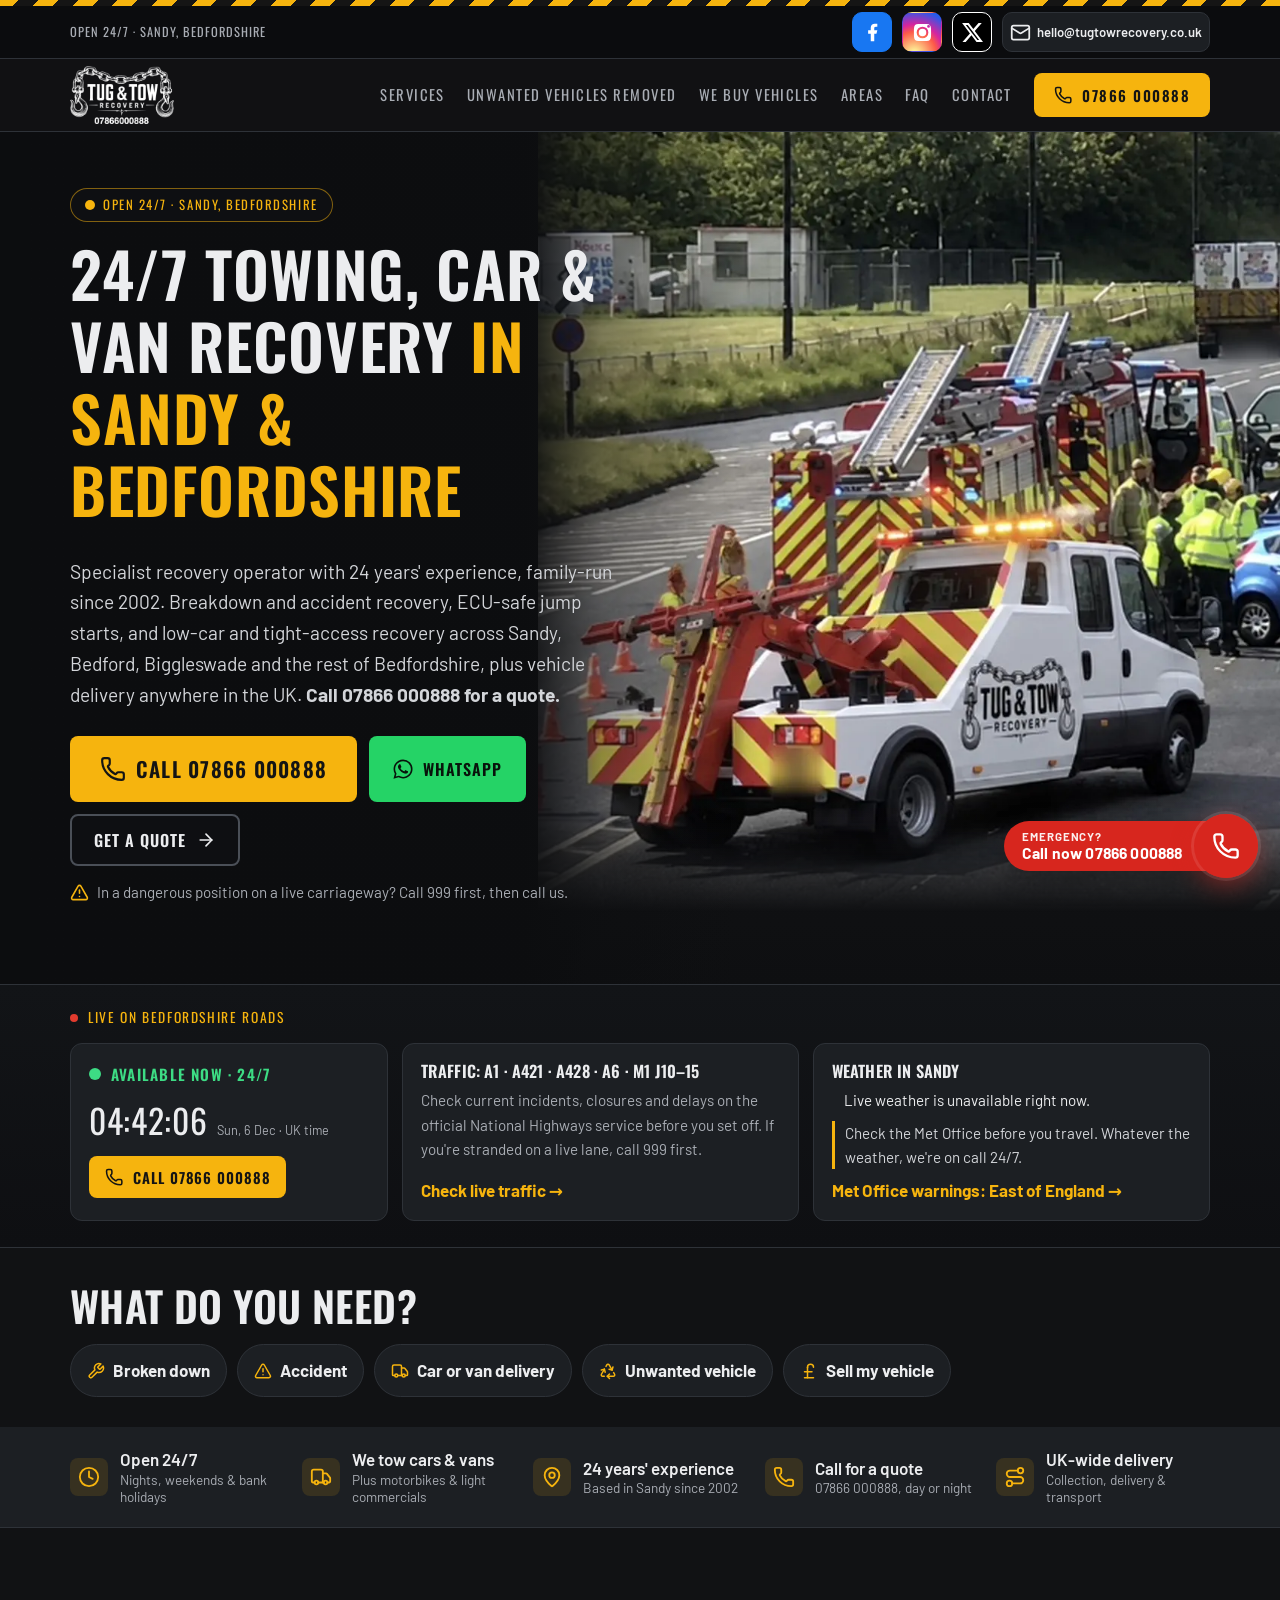
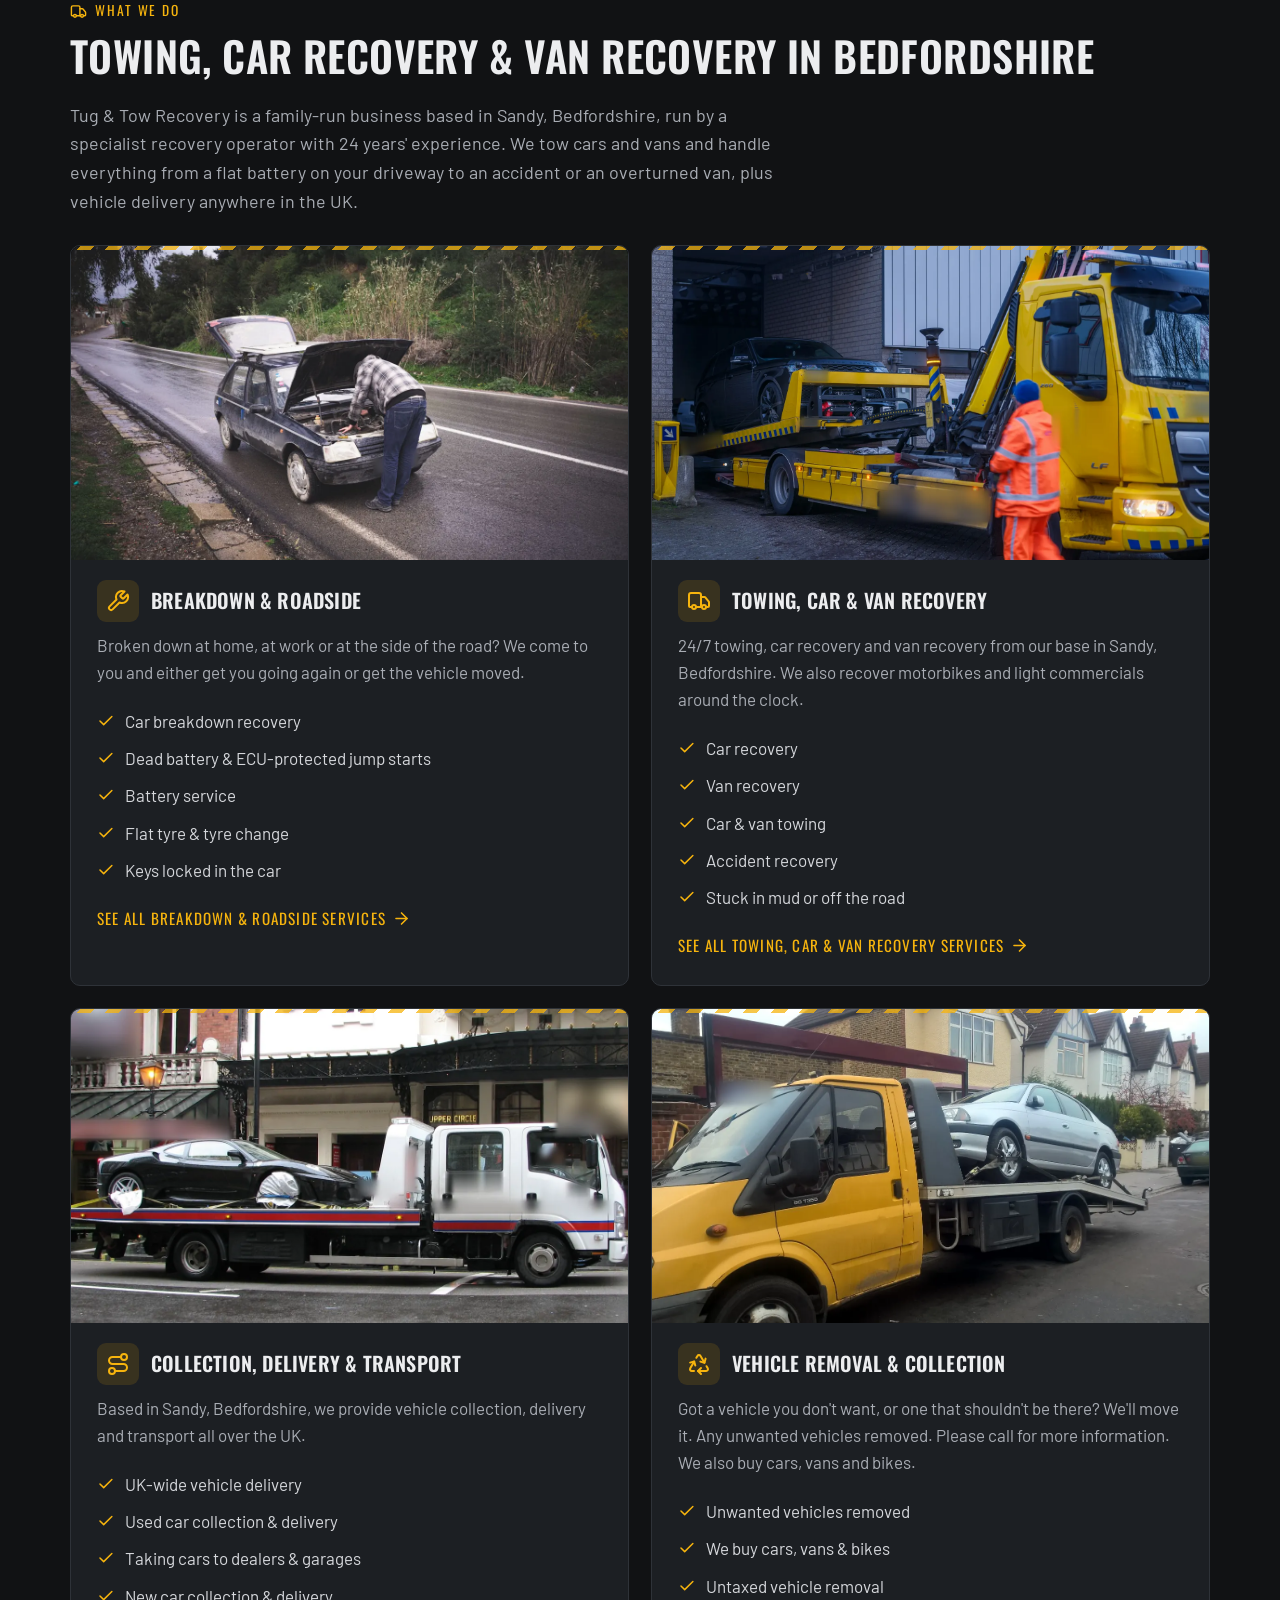
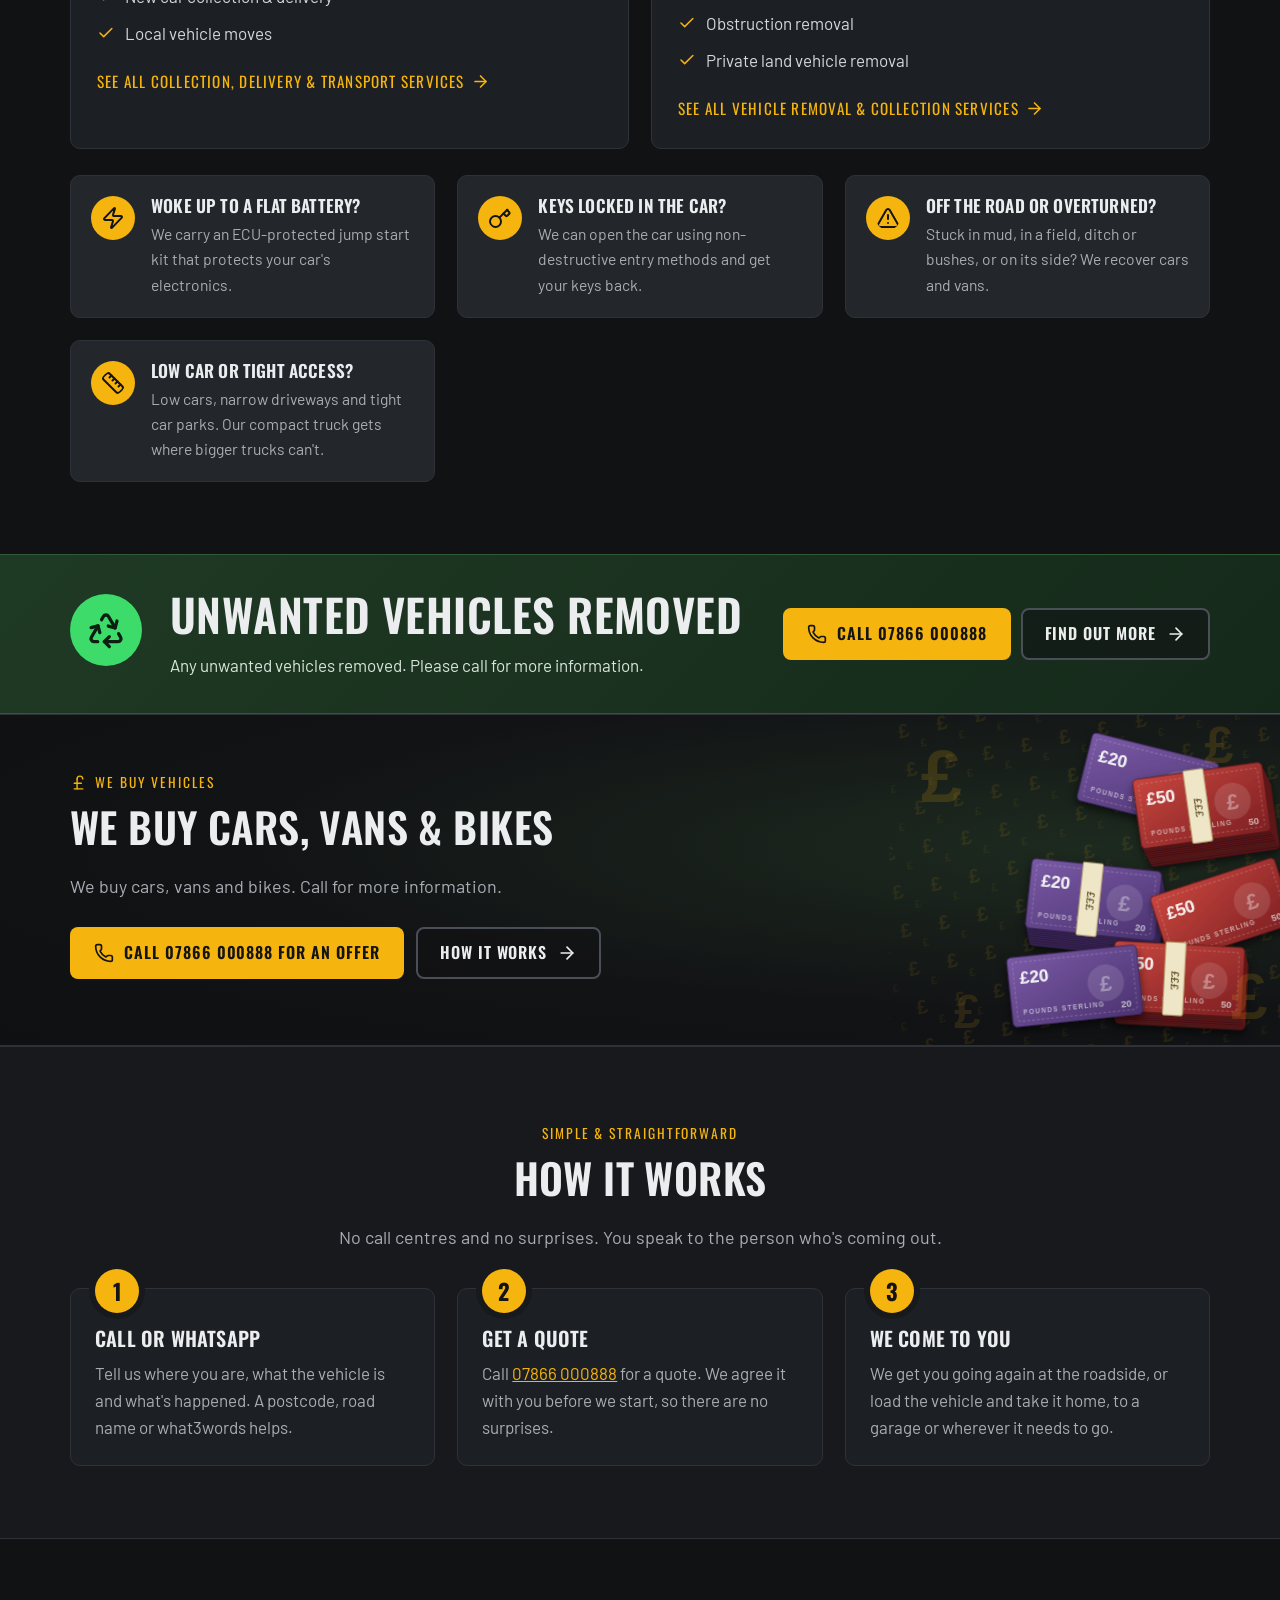
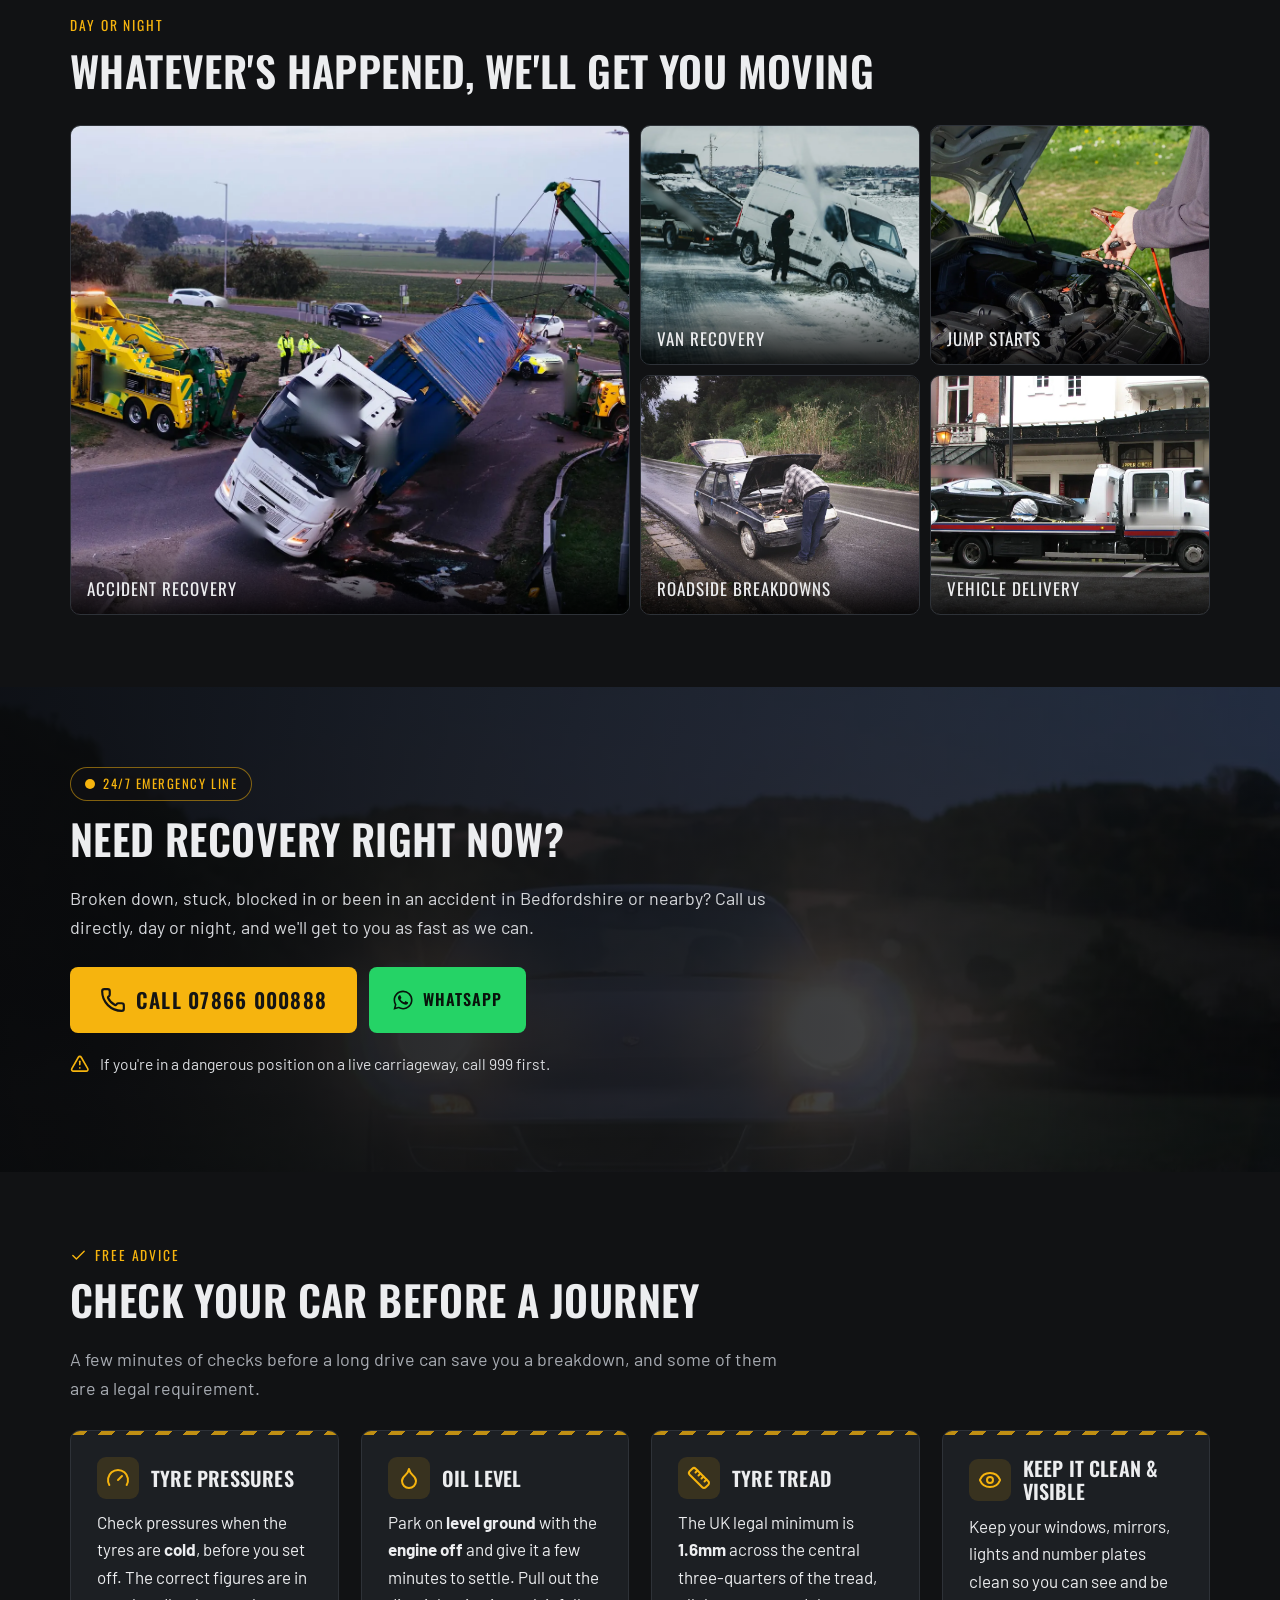
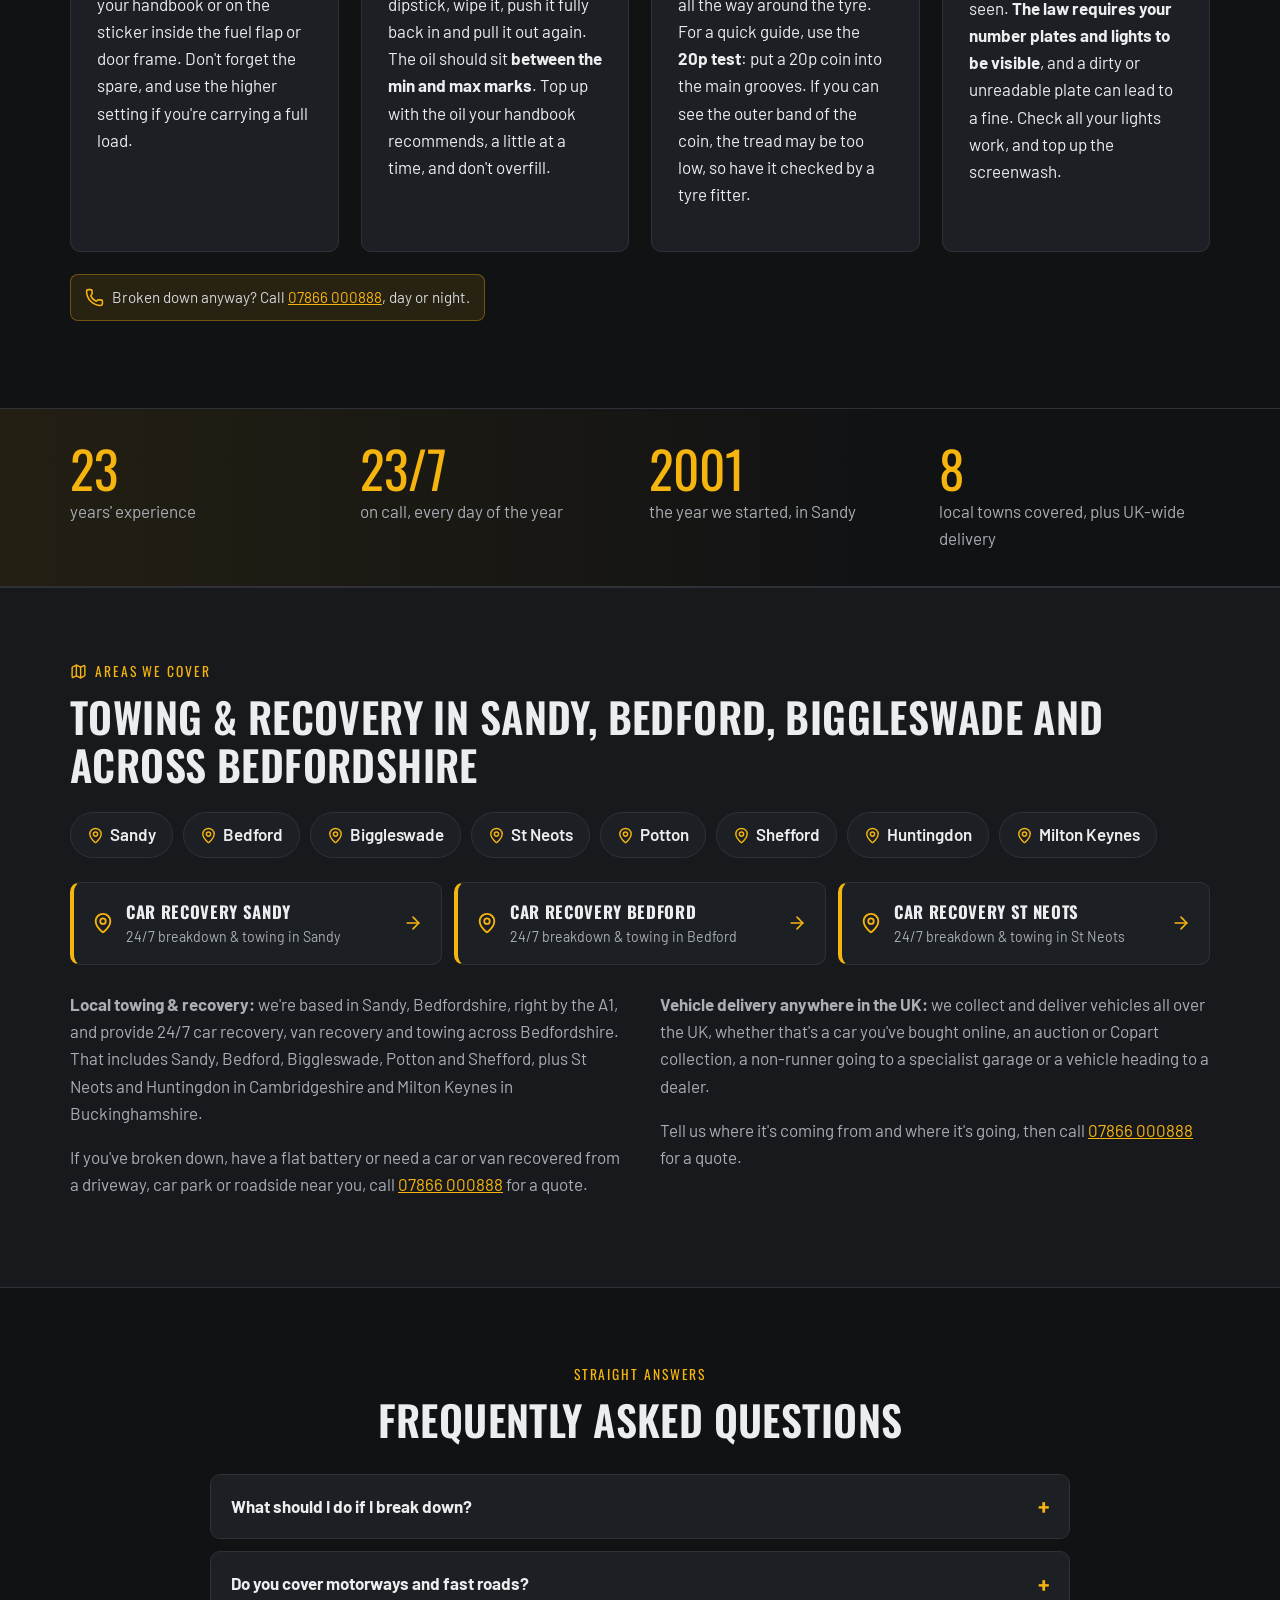
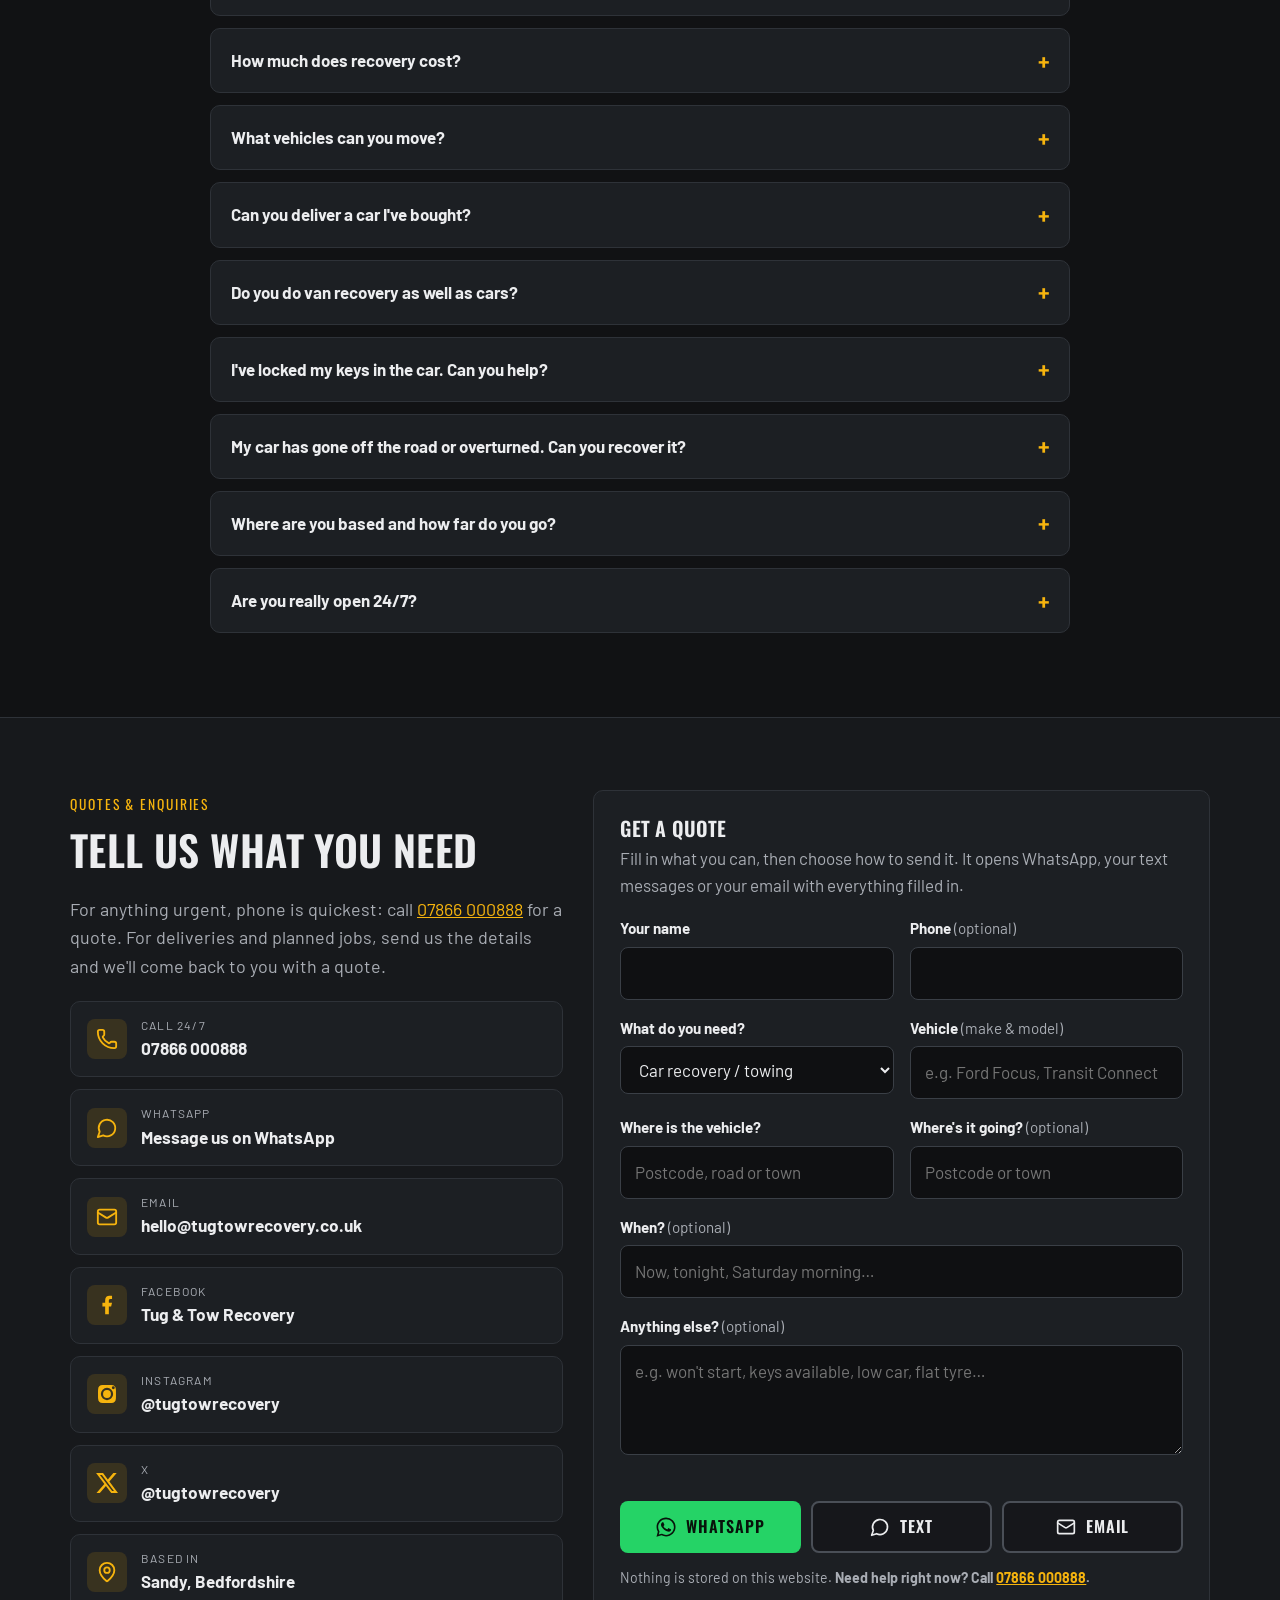
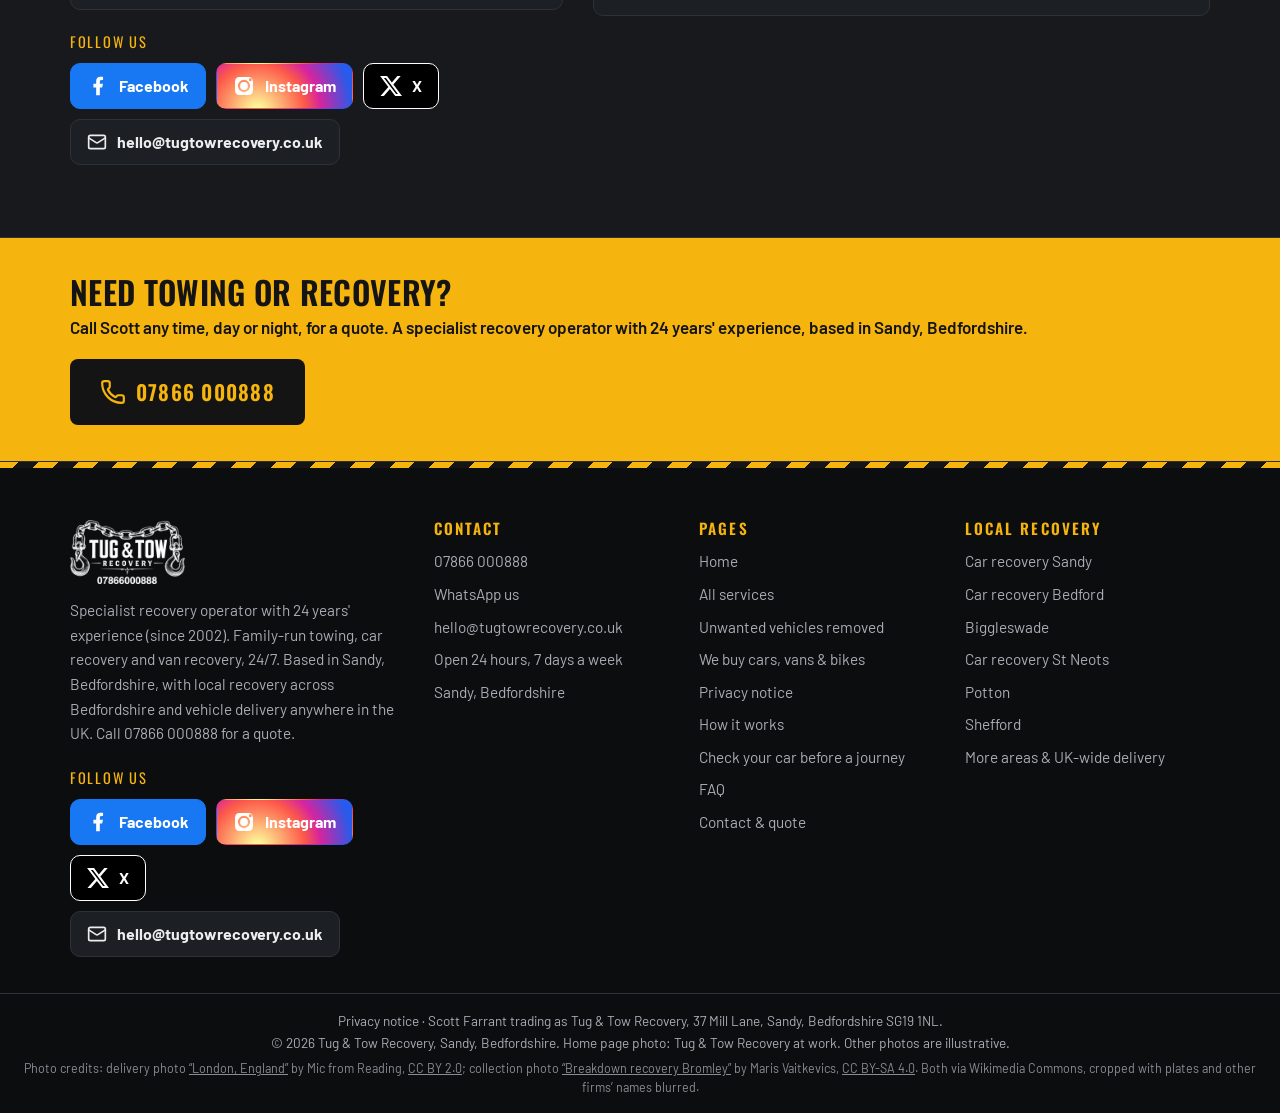
==== commit 0f757cba: "Contact email now hello@tugtowrecovery.co.uk (Porkbun forward); privacy providers updated" ====
--- a/index.html
+++ b/index.html
@@ -39,7 +39,7 @@
  "foundingDate": "2002",
  "url": "https://tugtowrecovery.co.uk/",
  "telephone": "+44 7866 000888",
- "email": "tug-tow@hotmail.com",
+ "email": "hello@tugtowrecovery.co.uk",
  "logo": "https://tugtowrecovery.co.uk/assets/img/logo-white.png",
  "image": "https://tugtowrecovery.co.uk/assets/og-image.jpg",
  "address": {
@@ -612,7 +612,7 @@
 <a class="skip" href="#main">Skip to content</a>
 <header class="site-header">
 <div class="hazard" aria-hidden="true"></div>
-<div class="topbar"><div class="wrap topbar-in"><span class="topbar-note">Open 24/7 · Sandy, Bedfordshire</span><div class="soc-icons soc-icons--top"><a class="b-fb" href="https://facebook.com/1238711935993019" target="_blank" rel="noopener" aria-label="Tug &amp; Tow Recovery on Facebook (opens in a new tab)" title="Facebook"><svg class="icon" viewBox="0 0 24 24" aria-hidden="true" style="fill:currentColor;stroke:none"><path d="M14 13.5h2.5l1-4H14v-2c0-1.03 0-2 2-2h1.5V2.14c-.326-.043-1.557-.14-2.857-.14C11.928 2 10 3.657 10 6.7v2.8H7v4h3V22h4v-8.5z"/></svg></a><a class="b-ig" href="https://www.instagram.com/tugtowrecovery/" target="_blank" rel="noopener" aria-label="Tug &amp; Tow Recovery on Instagram (opens in a new tab)" title="Instagram"><svg class="icon" viewBox="0 0 24 24" aria-hidden="true" style="fill:currentColor;stroke:none"><path d="M12 2.2c3.2 0 3.6 0 4.8.1 3.3.1 4.8 1.7 4.9 4.9.1 1.3.1 1.6.1 4.8s0 3.6-.1 4.8c-.1 3.2-1.7 4.8-4.9 4.9-1.3.1-1.6.1-4.8.1s-3.6 0-4.8-.1c-3.3-.1-4.8-1.7-4.9-4.9C2.2 15.6 2.2 15.2 2.2 12s0-3.6.1-4.8C2.4 3.9 3.9 2.4 7.2 2.3 8.4 2.2 8.8 2.2 12 2.2zm0 3.1a6.7 6.7 0 1 0 0 13.4 6.7 6.7 0 0 0 0-13.4zm0 11a4.3 4.3 0 1 1 0-8.6 4.3 4.3 0 0 1 0 8.6zm6.9-12.8a1.6 1.6 0 1 0 0 3.2 1.6 1.6 0 0 0 0-3.2z"/></svg></a><a class="b-x" href="https://x.com/tugtowrecovery" target="_blank" rel="noopener" aria-label="Tug &amp; Tow Recovery on X (opens in a new tab)" title="X"><svg class="icon" style="fill:currentColor;stroke:none" viewBox="0 0 24 24" aria-hidden="true"><path d="M18.9 1.2h3.7l-8 9.2 9.4 12.4h-7.4l-5.8-7.6-6.6 7.6H.5l8.6-9.8L.1 1.2h7.6l5.2 6.9 6-6.9zm-1.3 19.4h2L6.5 3.3H4.3l13.3 17.3z"/></svg></a><a class="soc-mail" href="mailto:tug-tow@hotmail.com" aria-label="Email tug-tow@hotmail.com" title="Email"><svg class="icon" viewBox="0 0 24 24" aria-hidden="true" focusable="false"><rect width="20" height="16" x="2" y="4" rx="2"/><path d="m22 7-8.97 5.7a1.94 1.94 0 0 1-2.06 0L2 7"/></svg><span>tug-tow@hotmail.com</span></a></div></div></div>
+<div class="topbar"><div class="wrap topbar-in"><span class="topbar-note">Open 24/7 · Sandy, Bedfordshire</span><div class="soc-icons soc-icons--top"><a class="b-fb" href="https://facebook.com/1238711935993019" target="_blank" rel="noopener" aria-label="Tug &amp; Tow Recovery on Facebook (opens in a new tab)" title="Facebook"><svg class="icon" viewBox="0 0 24 24" aria-hidden="true" style="fill:currentColor;stroke:none"><path d="M14 13.5h2.5l1-4H14v-2c0-1.03 0-2 2-2h1.5V2.14c-.326-.043-1.557-.14-2.857-.14C11.928 2 10 3.657 10 6.7v2.8H7v4h3V22h4v-8.5z"/></svg></a><a class="b-ig" href="https://www.instagram.com/tugtowrecovery/" target="_blank" rel="noopener" aria-label="Tug &amp; Tow Recovery on Instagram (opens in a new tab)" title="Instagram"><svg class="icon" viewBox="0 0 24 24" aria-hidden="true" style="fill:currentColor;stroke:none"><path d="M12 2.2c3.2 0 3.6 0 4.8.1 3.3.1 4.8 1.7 4.9 4.9.1 1.3.1 1.6.1 4.8s0 3.6-.1 4.8c-.1 3.2-1.7 4.8-4.9 4.9-1.3.1-1.6.1-4.8.1s-3.6 0-4.8-.1c-3.3-.1-4.8-1.7-4.9-4.9C2.2 15.6 2.2 15.2 2.2 12s0-3.6.1-4.8C2.4 3.9 3.9 2.4 7.2 2.3 8.4 2.2 8.8 2.2 12 2.2zm0 3.1a6.7 6.7 0 1 0 0 13.4 6.7 6.7 0 0 0 0-13.4zm0 11a4.3 4.3 0 1 1 0-8.6 4.3 4.3 0 0 1 0 8.6zm6.9-12.8a1.6 1.6 0 1 0 0 3.2 1.6 1.6 0 0 0 0-3.2z"/></svg></a><a class="b-x" href="https://x.com/tugtowrecovery" target="_blank" rel="noopener" aria-label="Tug &amp; Tow Recovery on X (opens in a new tab)" title="X"><svg class="icon" style="fill:currentColor;stroke:none" viewBox="0 0 24 24" aria-hidden="true"><path d="M18.9 1.2h3.7l-8 9.2 9.4 12.4h-7.4l-5.8-7.6-6.6 7.6H.5l8.6-9.8L.1 1.2h7.6l5.2 6.9 6-6.9zm-1.3 19.4h2L6.5 3.3H4.3l13.3 17.3z"/></svg></a><a class="soc-mail" href="mailto:hello@tugtowrecovery.co.uk" aria-label="Email hello@tugtowrecovery.co.uk" title="Email"><svg class="icon" viewBox="0 0 24 24" aria-hidden="true" focusable="false"><rect width="20" height="16" x="2" y="4" rx="2"/><path d="m22 7-8.97 5.7a1.94 1.94 0 0 1-2.06 0L2 7"/></svg><span>hello@tugtowrecovery.co.uk</span></a></div></div></div>
 <div class="wrap header-bar">
  <a class="brand" href="index.html" aria-label="Tug &amp; Tow Recovery – home"><img src="assets/img/logo-white.png" alt="Tug &amp; Tow Recovery" width="560" height="311"></a>
  <nav class="nav" aria-label="Main"><a href="index.html#services">Services</a><a href="free-vehicle-collection.html">Unwanted vehicles removed</a><a href="we-buy-any-vehicle.html">We buy vehicles</a><a href="index.html#areas">Areas</a><a href="index.html#faq">FAQ</a><a href="contact.html">Contact</a><a class="btn btn--call" href="tel:07866000888"><svg class="icon" viewBox="0 0 24 24" aria-hidden="true" focusable="false"><path d="M13.832 16.568a1 1 0 0 0 1.213-.303l.355-.465A2 2 0 0 1 17 15h3a2 2 0 0 1 2 2v3a2 2 0 0 1-2 2A18 18 0 0 1 2 4a2 2 0 0 1 2-2h3a2 2 0 0 1 2 2v3a2 2 0 0 1-.8 1.6l-.468.351a1 1 0 0 0-.292 1.233 14 14 0 0 0 6.392 6.384"/></svg>07866 000888</a></nav>
@@ -833,13 +833,13 @@
    <ul class="contact-list">
     <li><svg class="icon" viewBox="0 0 24 24" aria-hidden="true" focusable="false"><path d="M13.832 16.568a1 1 0 0 0 1.213-.303l.355-.465A2 2 0 0 1 17 15h3a2 2 0 0 1 2 2v3a2 2 0 0 1-2 2A18 18 0 0 1 2 4a2 2 0 0 1 2-2h3a2 2 0 0 1 2 2v3a2 2 0 0 1-.8 1.6l-.468.351a1 1 0 0 0-.292 1.233 14 14 0 0 0 6.392 6.384"/></svg><div><small>Call 24/7</small><a href="tel:07866000888">07866 000888</a></div></li>
     <li><svg class="icon" viewBox="0 0 24 24" aria-hidden="true" focusable="false"><path d="M7.9 20A9 9 0 1 0 4 16.1L2 22Z"/></svg><div><small>WhatsApp</small><a href="https://wa.me/447866000888" rel="noopener" target="_blank">Message us on WhatsApp</a></div></li>
-    <li><svg class="icon" viewBox="0 0 24 24" aria-hidden="true" focusable="false"><rect width="20" height="16" x="2" y="4" rx="2"/><path d="m22 7-8.97 5.7a1.94 1.94 0 0 1-2.06 0L2 7"/></svg><div><small>Email</small><a href="mailto:tug-tow@hotmail.com">tug-tow@hotmail.com</a></div></li>
+    <li><svg class="icon" viewBox="0 0 24 24" aria-hidden="true" focusable="false"><rect width="20" height="16" x="2" y="4" rx="2"/><path d="m22 7-8.97 5.7a1.94 1.94 0 0 1-2.06 0L2 7"/></svg><div><small>Email</small><a href="mailto:hello@tugtowrecovery.co.uk">hello@tugtowrecovery.co.uk</a></div></li>
     <li><svg class="icon" viewBox="0 0 24 24" aria-hidden="true" style="fill:currentColor;stroke:none"><path d="M14 13.5h2.5l1-4H14v-2c0-1.03 0-2 2-2h1.5V2.14c-.326-.043-1.557-.14-2.857-.14C11.928 2 10 3.657 10 6.7v2.8H7v4h3V22h4v-8.5z"/></svg><div><small>Facebook</small><a href="https://facebook.com/1238711935993019" rel="noopener" target="_blank" aria-label="Tug &amp; Tow Recovery on Facebook (opens in a new tab)">Tug &amp; Tow Recovery</a></div></li>
     <li><svg class="icon" viewBox="0 0 24 24" aria-hidden="true" style="fill:currentColor;stroke:none"><path d="M12 2.2c3.2 0 3.6 0 4.8.1 3.3.1 4.8 1.7 4.9 4.9.1 1.3.1 1.6.1 4.8s0 3.6-.1 4.8c-.1 3.2-1.7 4.8-4.9 4.9-1.3.1-1.6.1-4.8.1s-3.6 0-4.8-.1c-3.3-.1-4.8-1.7-4.9-4.9C2.2 15.6 2.2 15.2 2.2 12s0-3.6.1-4.8C2.4 3.9 3.9 2.4 7.2 2.3 8.4 2.2 8.8 2.2 12 2.2zm0 3.1a6.7 6.7 0 1 0 0 13.4 6.7 6.7 0 0 0 0-13.4zm0 11a4.3 4.3 0 1 1 0-8.6 4.3 4.3 0 0 1 0 8.6zm6.9-12.8a1.6 1.6 0 1 0 0 3.2 1.6 1.6 0 0 0 0-3.2z"/></svg><div><small>Instagram</small><a href="https://www.instagram.com/tugtowrecovery/" rel="noopener" target="_blank">@tugtowrecovery</a></div></li>
     <li><svg class="icon" style="fill:currentColor;stroke:none" viewBox="0 0 24 24" aria-hidden="true"><path d="M18.9 1.2h3.7l-8 9.2 9.4 12.4h-7.4l-5.8-7.6-6.6 7.6H.5l8.6-9.8L.1 1.2h7.6l5.2 6.9 6-6.9zm-1.3 19.4h2L6.5 3.3H4.3l13.3 17.3z"/></svg><div><small>X</small><a href="https://x.com/tugtowrecovery" rel="noopener" target="_blank">@tugtowrecovery</a></div></li>
     <li><svg class="icon" viewBox="0 0 24 24" aria-hidden="true" focusable="false"><path d="M20 10c0 4.993-5.539 10.193-7.399 11.799a1 1 0 0 1-1.202 0C9.539 20.193 4 14.993 4 10a8 8 0 0 1 16 0"/><circle cx="12" cy="10" r="3"/></svg><div><small>Based in</small><span style="font-weight:700">Sandy, Bedfordshire</span></div></li>
    </ul>
-   <div class="follow"><p class="follow-title">Follow us</p><div class="follow-btns"><a class="b-fb" href="https://facebook.com/1238711935993019" target="_blank" rel="noopener" aria-label="Follow Tug &amp; Tow Recovery on Facebook (opens in a new tab)"><svg class="icon" viewBox="0 0 24 24" aria-hidden="true" style="fill:currentColor;stroke:none"><path d="M14 13.5h2.5l1-4H14v-2c0-1.03 0-2 2-2h1.5V2.14c-.326-.043-1.557-.14-2.857-.14C11.928 2 10 3.657 10 6.7v2.8H7v4h3V22h4v-8.5z"/></svg><span>Facebook</span></a><a class="b-ig" href="https://www.instagram.com/tugtowrecovery/" target="_blank" rel="noopener" aria-label="Follow @tugtowrecovery on Instagram (opens in a new tab)"><svg class="icon" viewBox="0 0 24 24" aria-hidden="true" style="fill:currentColor;stroke:none"><path d="M12 2.2c3.2 0 3.6 0 4.8.1 3.3.1 4.8 1.7 4.9 4.9.1 1.3.1 1.6.1 4.8s0 3.6-.1 4.8c-.1 3.2-1.7 4.8-4.9 4.9-1.3.1-1.6.1-4.8.1s-3.6 0-4.8-.1c-3.3-.1-4.8-1.7-4.9-4.9C2.2 15.6 2.2 15.2 2.2 12s0-3.6.1-4.8C2.4 3.9 3.9 2.4 7.2 2.3 8.4 2.2 8.8 2.2 12 2.2zm0 3.1a6.7 6.7 0 1 0 0 13.4 6.7 6.7 0 0 0 0-13.4zm0 11a4.3 4.3 0 1 1 0-8.6 4.3 4.3 0 0 1 0 8.6zm6.9-12.8a1.6 1.6 0 1 0 0 3.2 1.6 1.6 0 0 0 0-3.2z"/></svg><span>Instagram</span></a><a class="b-x" href="https://x.com/tugtowrecovery" target="_blank" rel="noopener" aria-label="Follow @tugtowrecovery on X (opens in a new tab)"><svg class="icon" style="fill:currentColor;stroke:none" viewBox="0 0 24 24" aria-hidden="true"><path d="M18.9 1.2h3.7l-8 9.2 9.4 12.4h-7.4l-5.8-7.6-6.6 7.6H.5l8.6-9.8L.1 1.2h7.6l5.2 6.9 6-6.9zm-1.3 19.4h2L6.5 3.3H4.3l13.3 17.3z"/></svg><span>X</span></a><a class="b-mail" href="mailto:tug-tow@hotmail.com" aria-label="Email tug-tow@hotmail.com"><svg class="icon" viewBox="0 0 24 24" aria-hidden="true" focusable="false"><rect width="20" height="16" x="2" y="4" rx="2"/><path d="m22 7-8.97 5.7a1.94 1.94 0 0 1-2.06 0L2 7"/></svg><span>tug-tow@hotmail.com</span></a></div></div>
+   <div class="follow"><p class="follow-title">Follow us</p><div class="follow-btns"><a class="b-fb" href="https://facebook.com/1238711935993019" target="_blank" rel="noopener" aria-label="Follow Tug &amp; Tow Recovery on Facebook (opens in a new tab)"><svg class="icon" viewBox="0 0 24 24" aria-hidden="true" style="fill:currentColor;stroke:none"><path d="M14 13.5h2.5l1-4H14v-2c0-1.03 0-2 2-2h1.5V2.14c-.326-.043-1.557-.14-2.857-.14C11.928 2 10 3.657 10 6.7v2.8H7v4h3V22h4v-8.5z"/></svg><span>Facebook</span></a><a class="b-ig" href="https://www.instagram.com/tugtowrecovery/" target="_blank" rel="noopener" aria-label="Follow @tugtowrecovery on Instagram (opens in a new tab)"><svg class="icon" viewBox="0 0 24 24" aria-hidden="true" style="fill:currentColor;stroke:none"><path d="M12 2.2c3.2 0 3.6 0 4.8.1 3.3.1 4.8 1.7 4.9 4.9.1 1.3.1 1.6.1 4.8s0 3.6-.1 4.8c-.1 3.2-1.7 4.8-4.9 4.9-1.3.1-1.6.1-4.8.1s-3.6 0-4.8-.1c-3.3-.1-4.8-1.7-4.9-4.9C2.2 15.6 2.2 15.2 2.2 12s0-3.6.1-4.8C2.4 3.9 3.9 2.4 7.2 2.3 8.4 2.2 8.8 2.2 12 2.2zm0 3.1a6.7 6.7 0 1 0 0 13.4 6.7 6.7 0 0 0 0-13.4zm0 11a4.3 4.3 0 1 1 0-8.6 4.3 4.3 0 0 1 0 8.6zm6.9-12.8a1.6 1.6 0 1 0 0 3.2 1.6 1.6 0 0 0 0-3.2z"/></svg><span>Instagram</span></a><a class="b-x" href="https://x.com/tugtowrecovery" target="_blank" rel="noopener" aria-label="Follow @tugtowrecovery on X (opens in a new tab)"><svg class="icon" style="fill:currentColor;stroke:none" viewBox="0 0 24 24" aria-hidden="true"><path d="M18.9 1.2h3.7l-8 9.2 9.4 12.4h-7.4l-5.8-7.6-6.6 7.6H.5l8.6-9.8L.1 1.2h7.6l5.2 6.9 6-6.9zm-1.3 19.4h2L6.5 3.3H4.3l13.3 17.3z"/></svg><span>X</span></a><a class="b-mail" href="mailto:hello@tugtowrecovery.co.uk" aria-label="Email hello@tugtowrecovery.co.uk"><svg class="icon" viewBox="0 0 24 24" aria-hidden="true" focusable="false"><rect width="20" height="16" x="2" y="4" rx="2"/><path d="m22 7-8.97 5.7a1.94 1.94 0 0 1-2.06 0L2 7"/></svg><span>hello@tugtowrecovery.co.uk</span></a></div></div>
   </div>
   <form class="form js-quote" novalidate aria-labelledby="q1-title">
  <h3 id="q1-title">Get a quote</h3>
@@ -881,14 +881,14 @@
   <div>
    <img class="logo" src="assets/img/logo-white.png" alt="Tug &amp; Tow Recovery" width="560" height="311" loading="lazy">
    <p>Specialist recovery operator with 24 years' experience (since 2002). Family-run towing, car recovery and van recovery, 24/7. Based in Sandy, Bedfordshire, with local recovery across Bedfordshire and vehicle delivery anywhere in the UK. Call <a href="tel:07866000888">07866 000888</a> for a quote.</p>
-   <div class="follow follow--footer"><p class="follow-title">Follow us</p><div class="follow-btns"><a class="b-fb" href="https://facebook.com/1238711935993019" target="_blank" rel="noopener" aria-label="Follow Tug &amp; Tow Recovery on Facebook (opens in a new tab)"><svg class="icon" viewBox="0 0 24 24" aria-hidden="true" style="fill:currentColor;stroke:none"><path d="M14 13.5h2.5l1-4H14v-2c0-1.03 0-2 2-2h1.5V2.14c-.326-.043-1.557-.14-2.857-.14C11.928 2 10 3.657 10 6.7v2.8H7v4h3V22h4v-8.5z"/></svg><span>Facebook</span></a><a class="b-ig" href="https://www.instagram.com/tugtowrecovery/" target="_blank" rel="noopener" aria-label="Follow @tugtowrecovery on Instagram (opens in a new tab)"><svg class="icon" viewBox="0 0 24 24" aria-hidden="true" style="fill:currentColor;stroke:none"><path d="M12 2.2c3.2 0 3.6 0 4.8.1 3.3.1 4.8 1.7 4.9 4.9.1 1.3.1 1.6.1 4.8s0 3.6-.1 4.8c-.1 3.2-1.7 4.8-4.9 4.9-1.3.1-1.6.1-4.8.1s-3.6 0-4.8-.1c-3.3-.1-4.8-1.7-4.9-4.9C2.2 15.6 2.2 15.2 2.2 12s0-3.6.1-4.8C2.4 3.9 3.9 2.4 7.2 2.3 8.4 2.2 8.8 2.2 12 2.2zm0 3.1a6.7 6.7 0 1 0 0 13.4 6.7 6.7 0 0 0 0-13.4zm0 11a4.3 4.3 0 1 1 0-8.6 4.3 4.3 0 0 1 0 8.6zm6.9-12.8a1.6 1.6 0 1 0 0 3.2 1.6 1.6 0 0 0 0-3.2z"/></svg><span>Instagram</span></a><a class="b-x" href="https://x.com/tugtowrecovery" target="_blank" rel="noopener" aria-label="Follow @tugtowrecovery on X (opens in a new tab)"><svg class="icon" style="fill:currentColor;stroke:none" viewBox="0 0 24 24" aria-hidden="true"><path d="M18.9 1.2h3.7l-8 9.2 9.4 12.4h-7.4l-5.8-7.6-6.6 7.6H.5l8.6-9.8L.1 1.2h7.6l5.2 6.9 6-6.9zm-1.3 19.4h2L6.5 3.3H4.3l13.3 17.3z"/></svg><span>X</span></a><a class="b-mail" href="mailto:tug-tow@hotmail.com" aria-label="Email tug-tow@hotmail.com"><svg class="icon" viewBox="0 0 24 24" aria-hidden="true" focusable="false"><rect width="20" height="16" x="2" y="4" rx="2"/><path d="m22 7-8.97 5.7a1.94 1.94 0 0 1-2.06 0L2 7"/></svg><span>tug-tow@hotmail.com</span></a></div></div>
+   <div class="follow follow--footer"><p class="follow-title">Follow us</p><div class="follow-btns"><a class="b-fb" href="https://facebook.com/1238711935993019" target="_blank" rel="noopener" aria-label="Follow Tug &amp; Tow Recovery on Facebook (opens in a new tab)"><svg class="icon" viewBox="0 0 24 24" aria-hidden="true" style="fill:currentColor;stroke:none"><path d="M14 13.5h2.5l1-4H14v-2c0-1.03 0-2 2-2h1.5V2.14c-.326-.043-1.557-.14-2.857-.14C11.928 2 10 3.657 10 6.7v2.8H7v4h3V22h4v-8.5z"/></svg><span>Facebook</span></a><a class="b-ig" href="https://www.instagram.com/tugtowrecovery/" target="_blank" rel="noopener" aria-label="Follow @tugtowrecovery on Instagram (opens in a new tab)"><svg class="icon" viewBox="0 0 24 24" aria-hidden="true" style="fill:currentColor;stroke:none"><path d="M12 2.2c3.2 0 3.6 0 4.8.1 3.3.1 4.8 1.7 4.9 4.9.1 1.3.1 1.6.1 4.8s0 3.6-.1 4.8c-.1 3.2-1.7 4.8-4.9 4.9-1.3.1-1.6.1-4.8.1s-3.6 0-4.8-.1c-3.3-.1-4.8-1.7-4.9-4.9C2.2 15.6 2.2 15.2 2.2 12s0-3.6.1-4.8C2.4 3.9 3.9 2.4 7.2 2.3 8.4 2.2 8.8 2.2 12 2.2zm0 3.1a6.7 6.7 0 1 0 0 13.4 6.7 6.7 0 0 0 0-13.4zm0 11a4.3 4.3 0 1 1 0-8.6 4.3 4.3 0 0 1 0 8.6zm6.9-12.8a1.6 1.6 0 1 0 0 3.2 1.6 1.6 0 0 0 0-3.2z"/></svg><span>Instagram</span></a><a class="b-x" href="https://x.com/tugtowrecovery" target="_blank" rel="noopener" aria-label="Follow @tugtowrecovery on X (opens in a new tab)"><svg class="icon" style="fill:currentColor;stroke:none" viewBox="0 0 24 24" aria-hidden="true"><path d="M18.9 1.2h3.7l-8 9.2 9.4 12.4h-7.4l-5.8-7.6-6.6 7.6H.5l8.6-9.8L.1 1.2h7.6l5.2 6.9 6-6.9zm-1.3 19.4h2L6.5 3.3H4.3l13.3 17.3z"/></svg><span>X</span></a><a class="b-mail" href="mailto:hello@tugtowrecovery.co.uk" aria-label="Email hello@tugtowrecovery.co.uk"><svg class="icon" viewBox="0 0 24 24" aria-hidden="true" focusable="false"><rect width="20" height="16" x="2" y="4" rx="2"/><path d="m22 7-8.97 5.7a1.94 1.94 0 0 1-2.06 0L2 7"/></svg><span>hello@tugtowrecovery.co.uk</span></a></div></div>
   </div>
   <div>
    <h3>Contact</h3>
    <ul>
     <li><a href="tel:07866000888">07866 000888</a></li>
     <li><a href="https://wa.me/447866000888" rel="noopener" target="_blank">WhatsApp us</a></li>
-    <li><a href="mailto:tug-tow@hotmail.com">tug-tow@hotmail.com</a></li>
+    <li><a href="mailto:hello@tugtowrecovery.co.uk">hello@tugtowrecovery.co.uk</a></li>
     <li>Open 24 hours, 7 days a week</li>
     <li>Sandy, Bedfordshire</li>
    </ul>
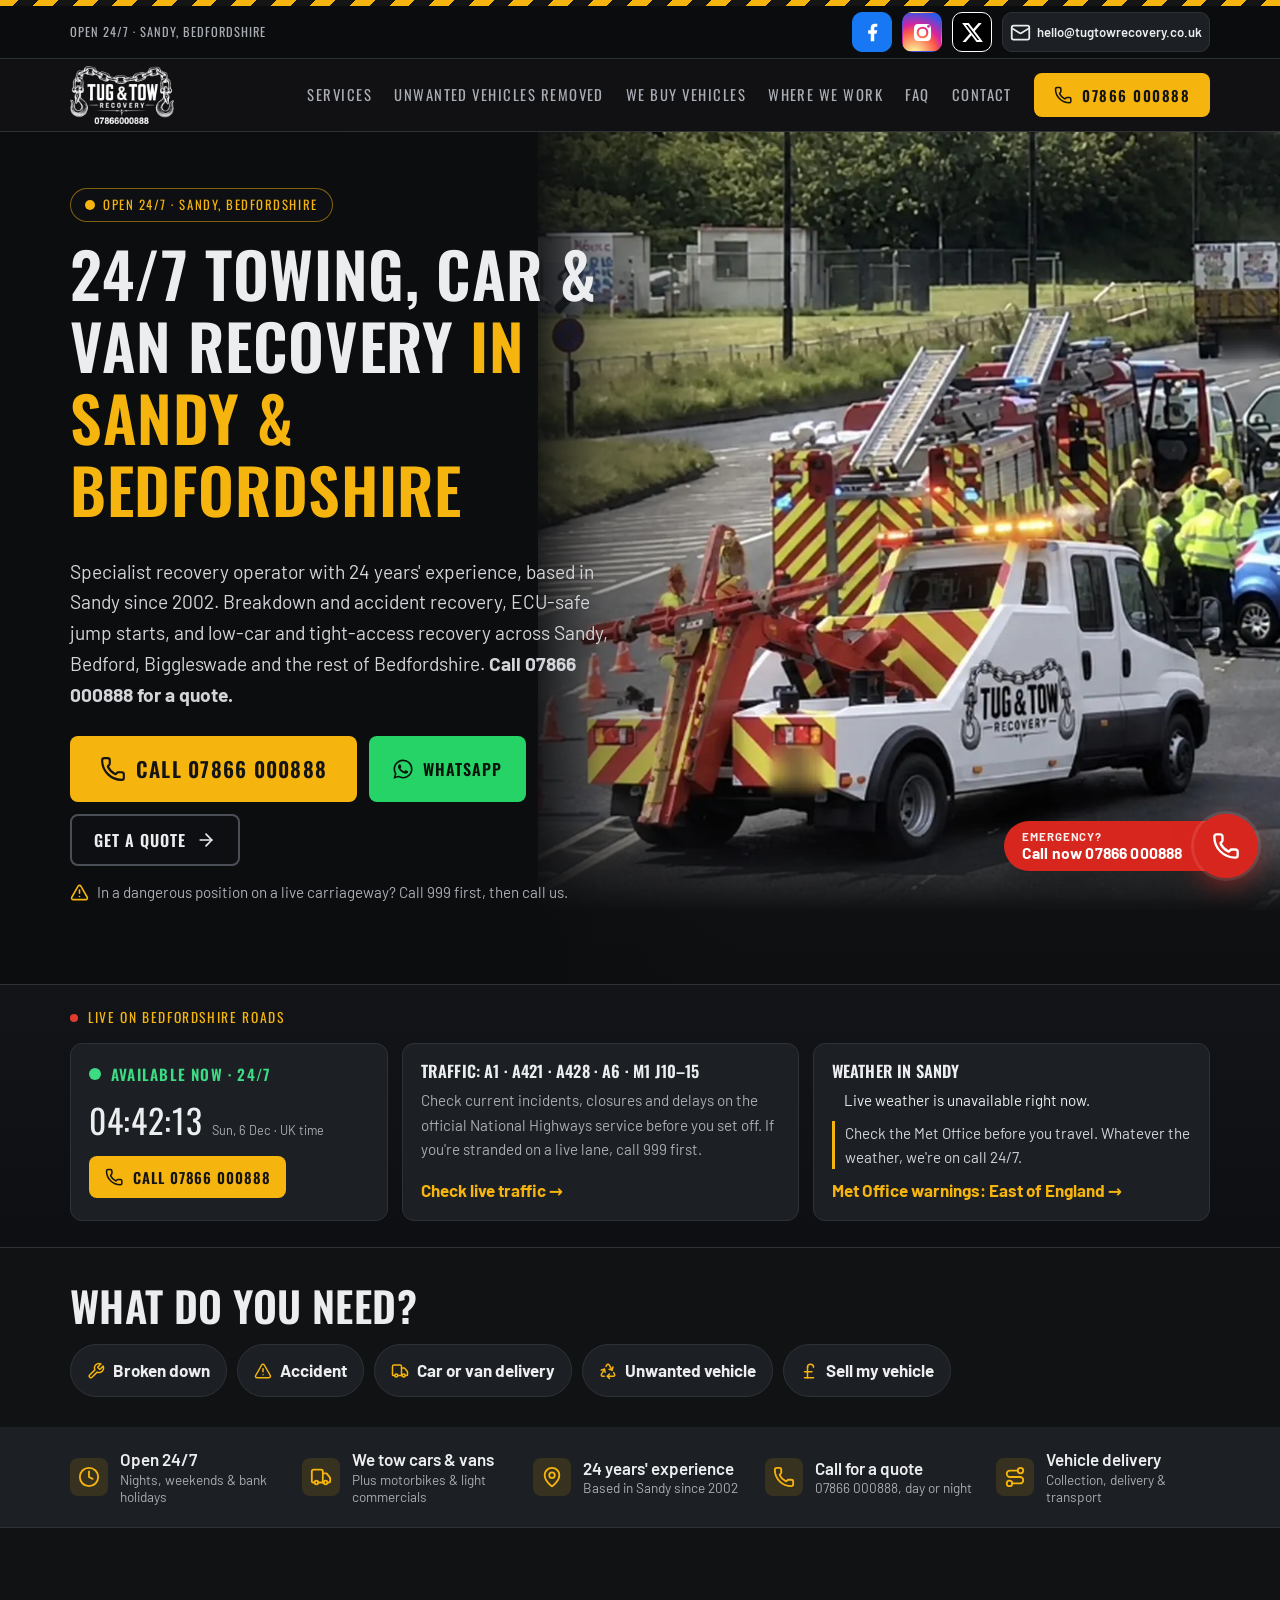
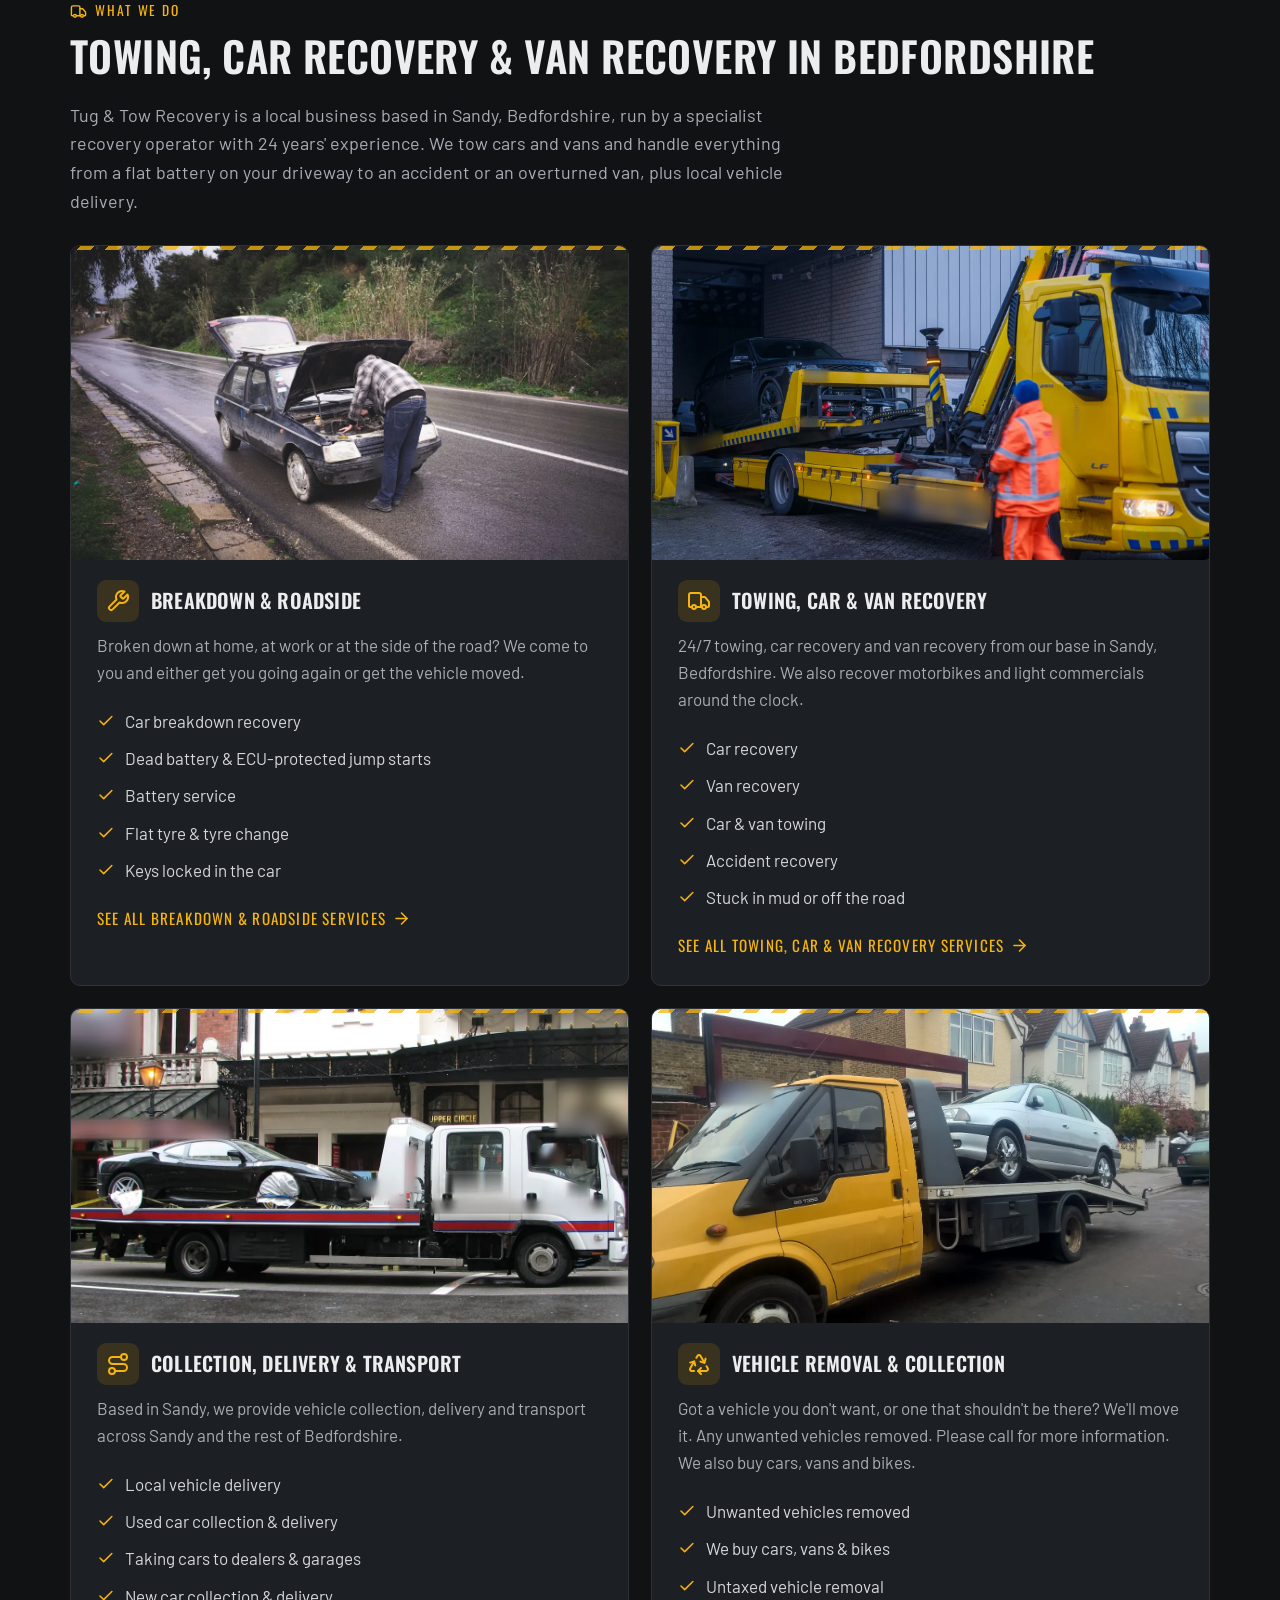
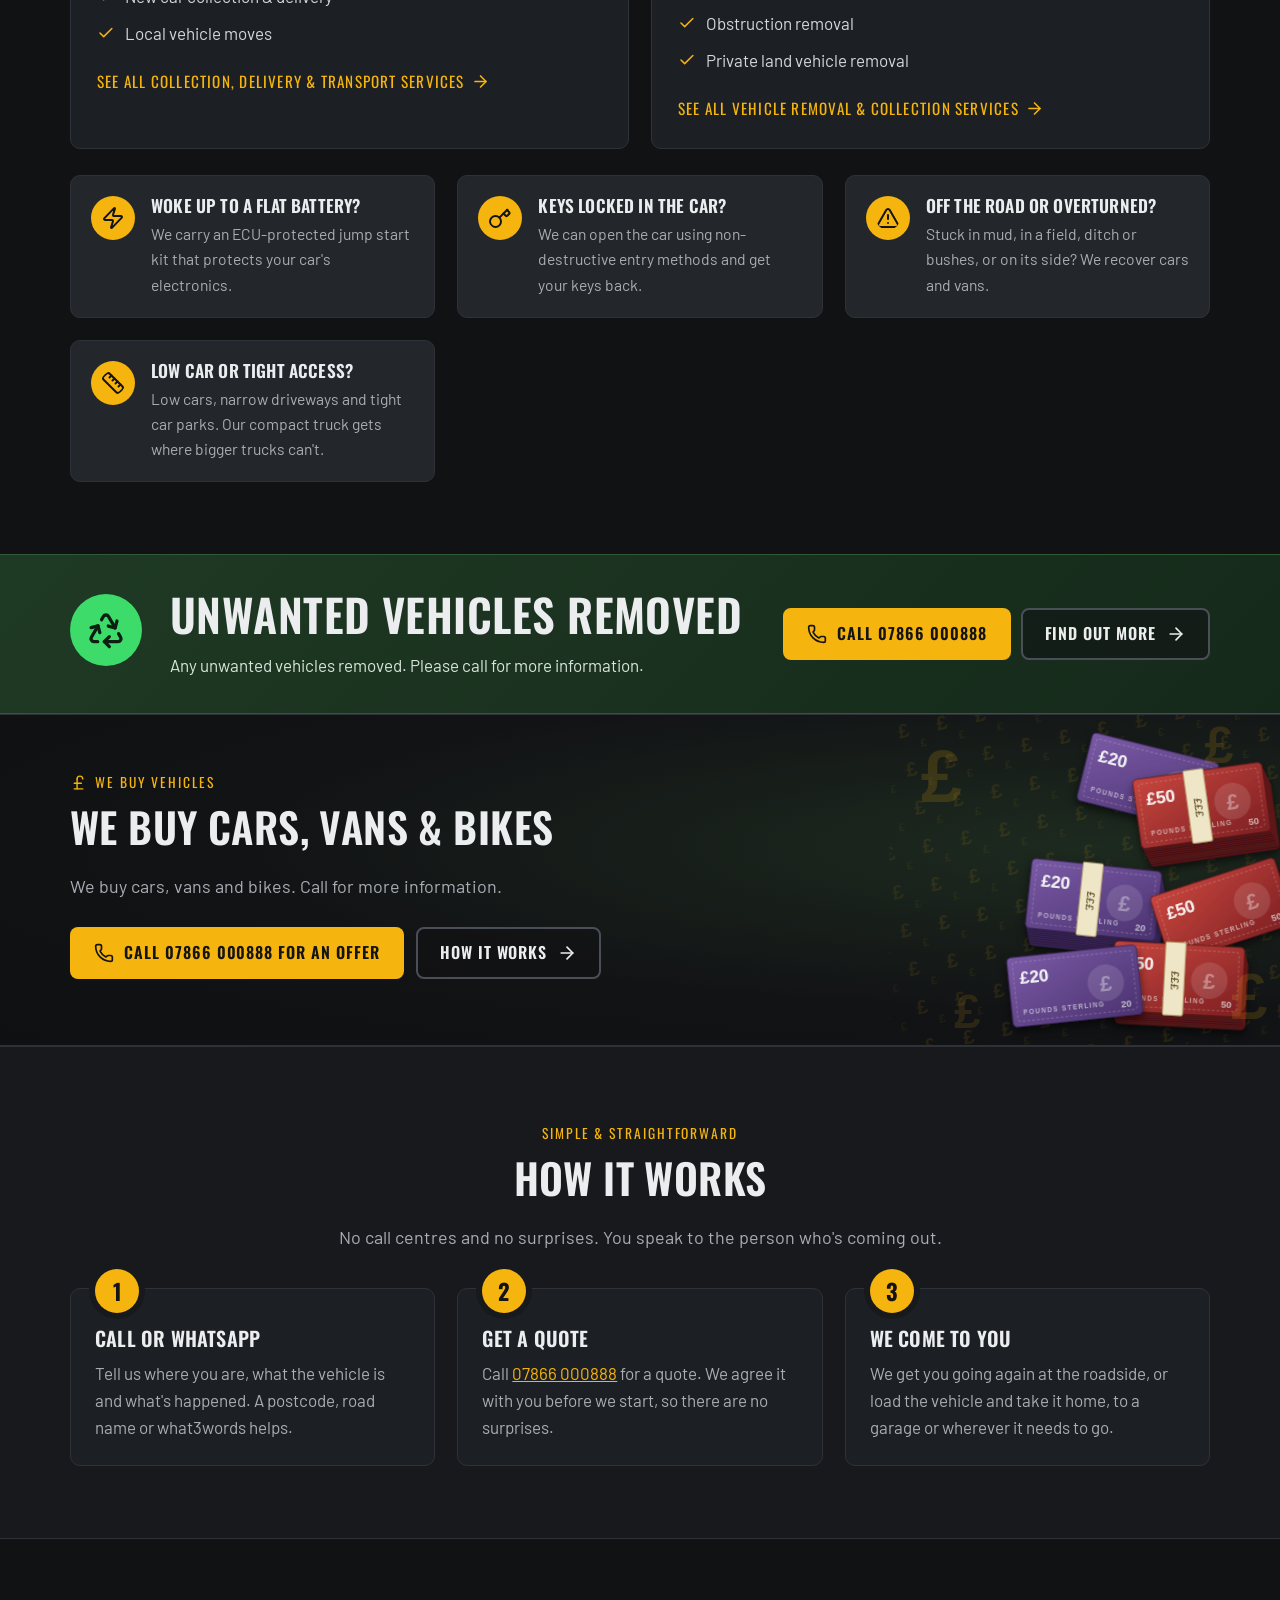
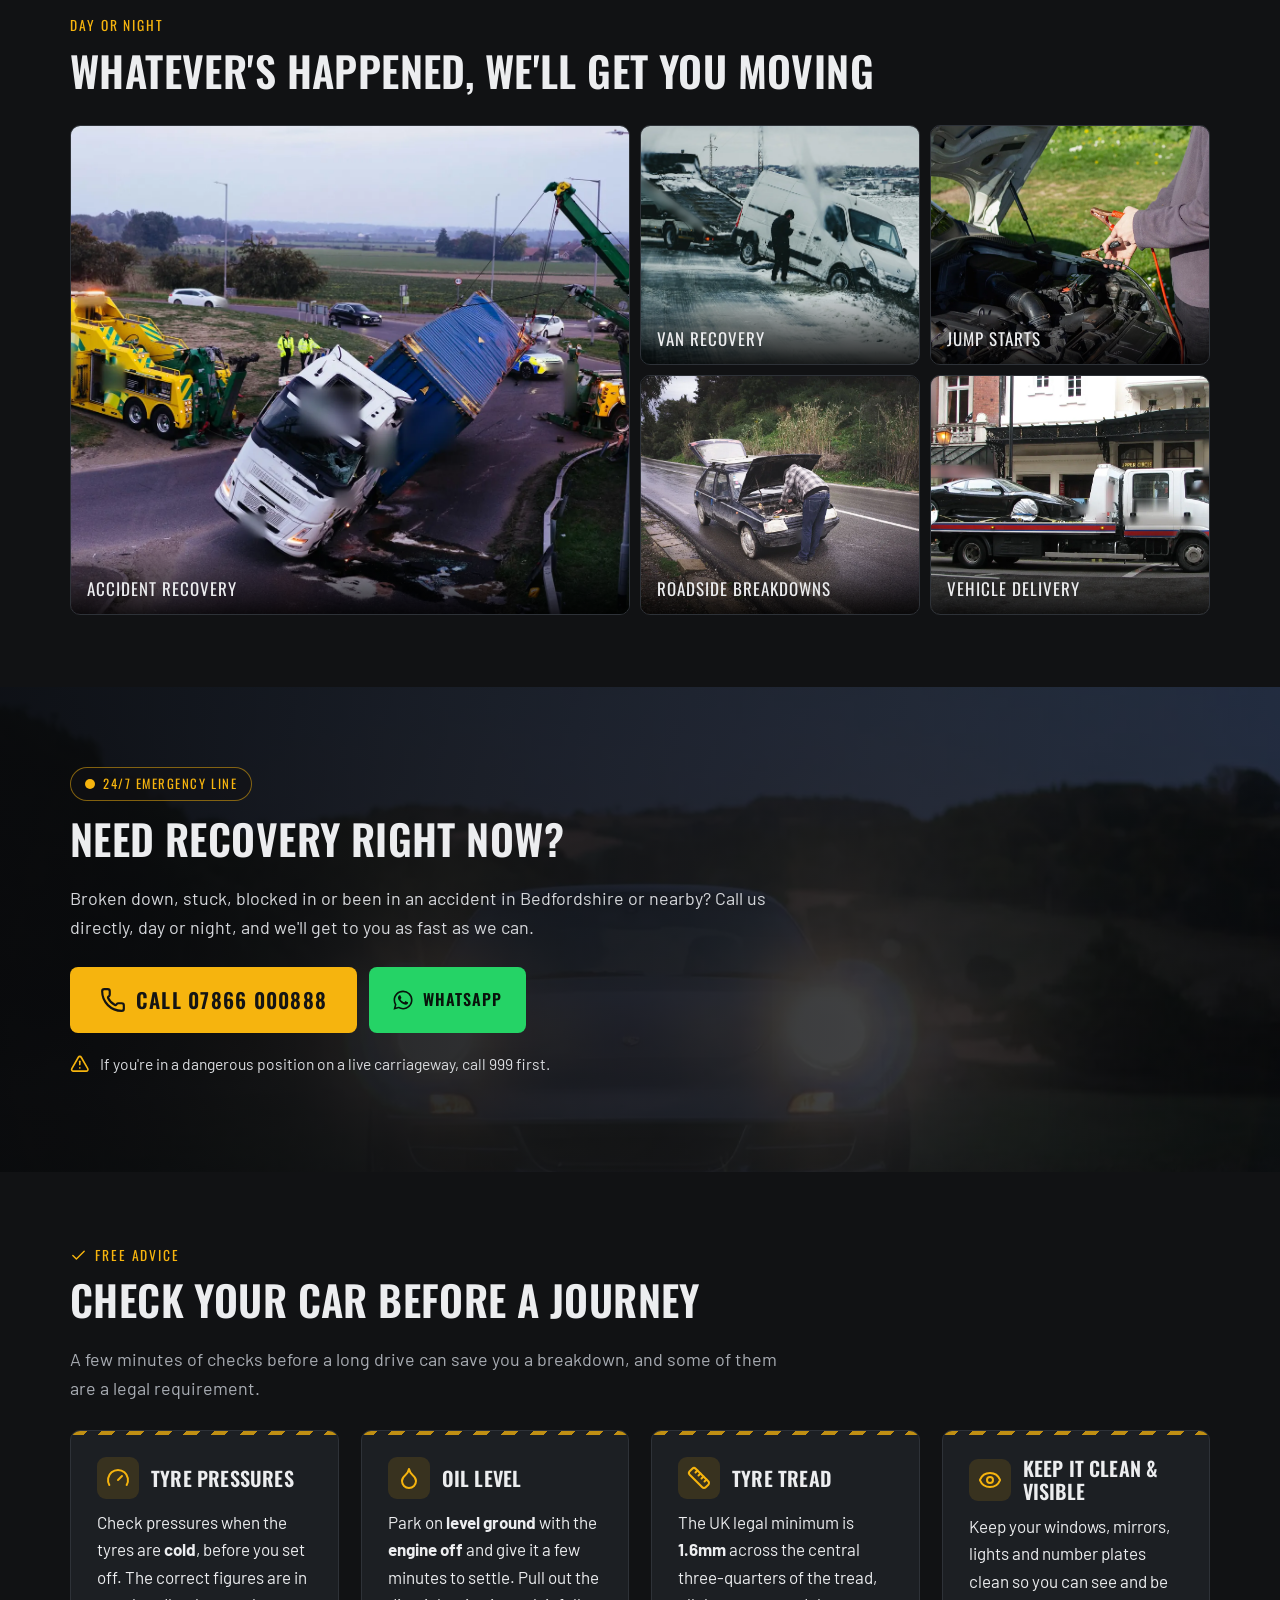
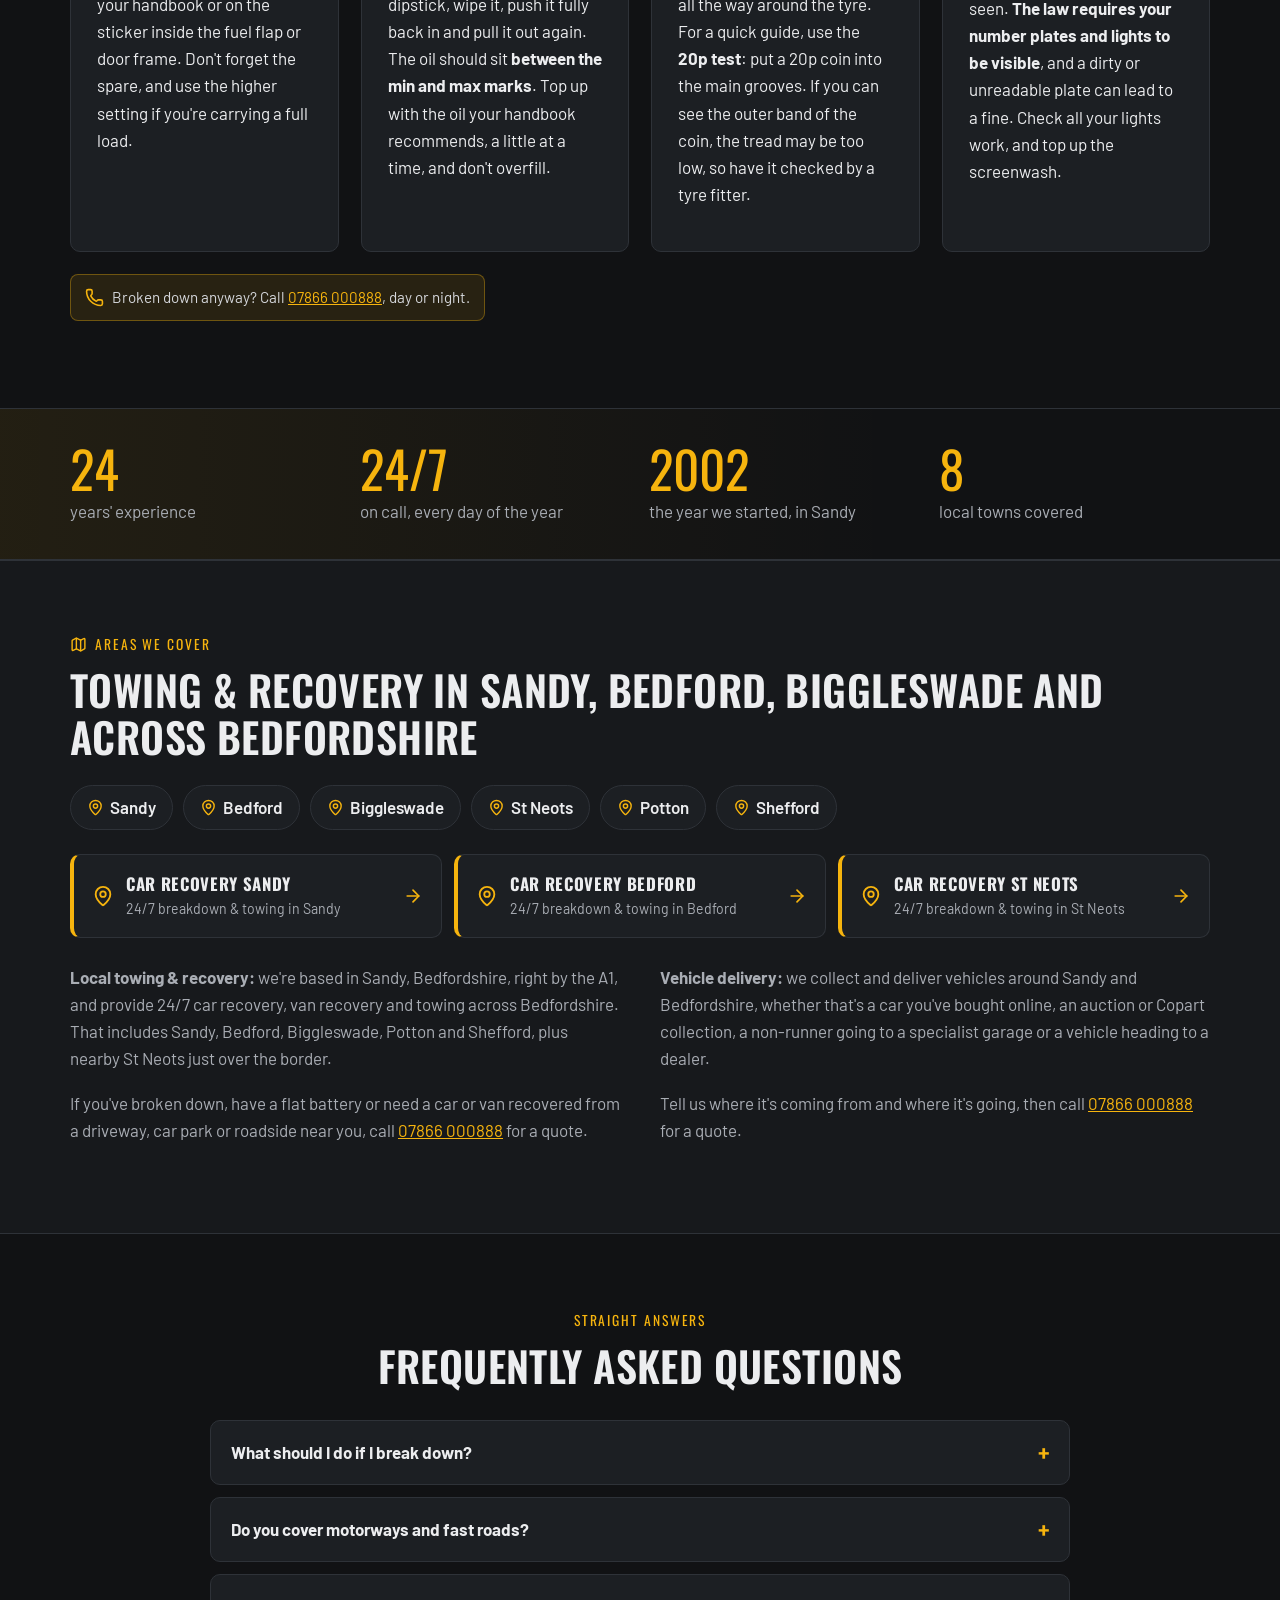
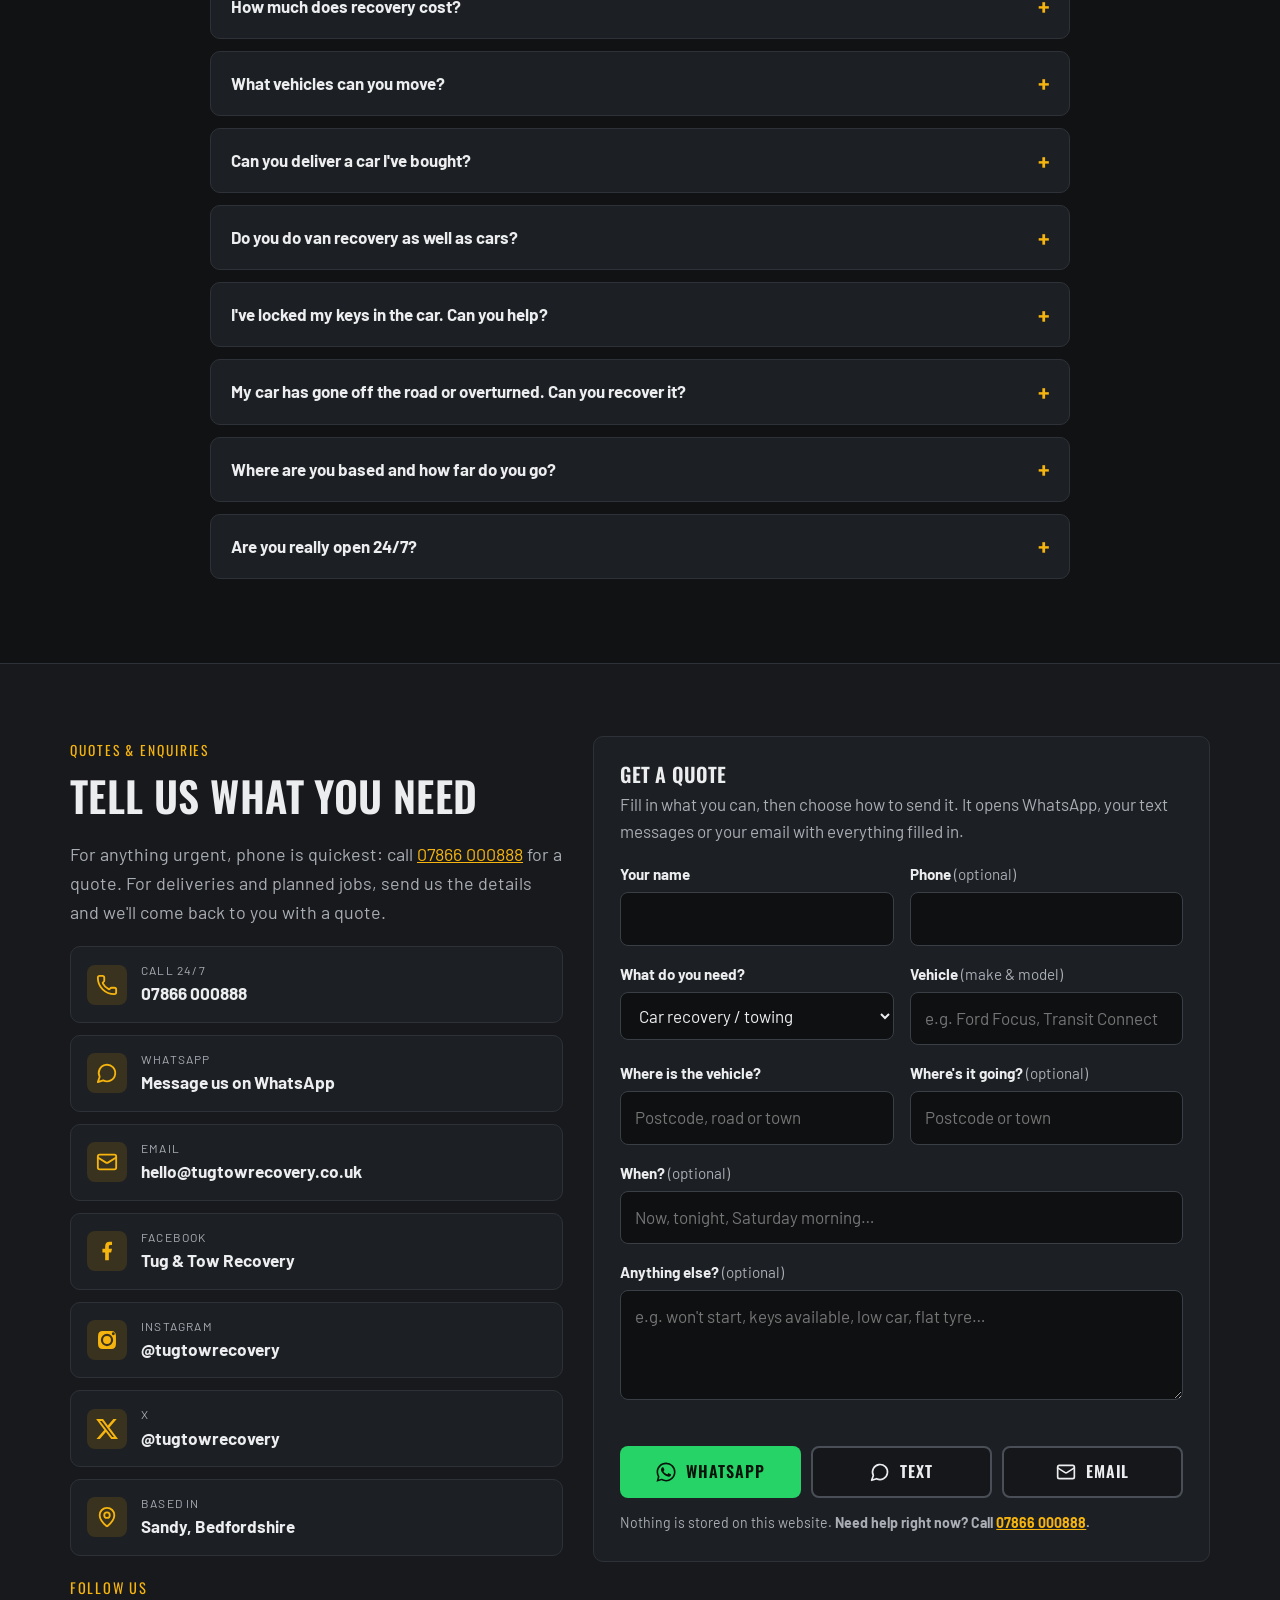
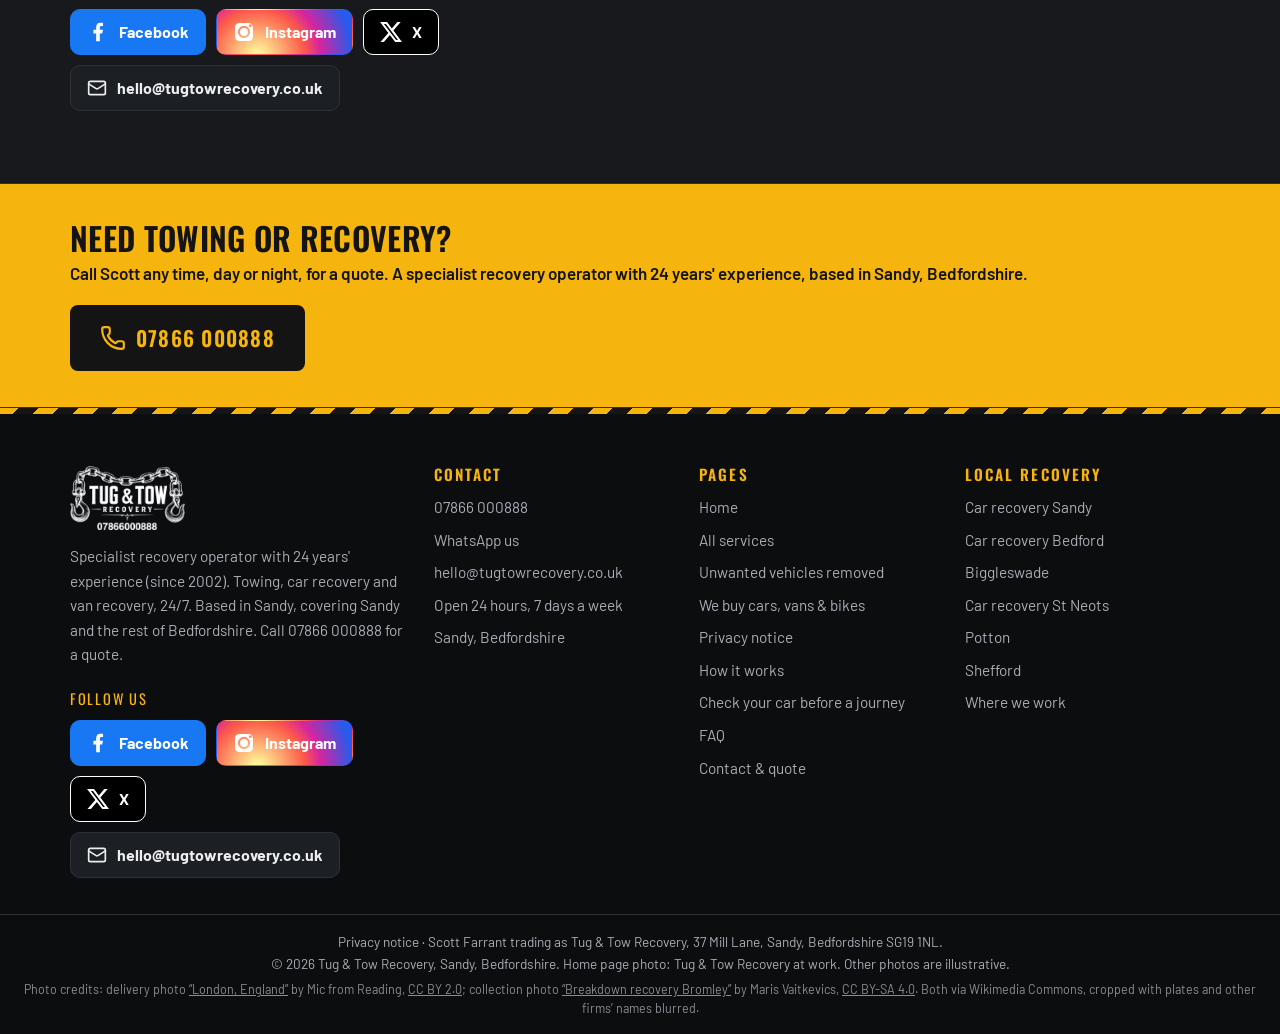
==== commit 5ac8fac8: "Add Where we work page; Sandy-first Bedfordshire wording; remove MK/Huntingdon, family-run and UK-wi" ====
--- a/index.html
+++ b/index.html
@@ -4,7 +4,7 @@
 <meta charset="utf-8">
 <meta name="viewport" content="width=device-width, initial-scale=1, viewport-fit=cover">
 <title>Towing &amp; Car Recovery Sandy, Bedfordshire | 24/7 Van Recovery | Tug &amp; Tow Recovery</title>
-<meta name="description" content="24/7 towing, car recovery and van recovery in Sandy, Bedford, Biggleswade and across Bedfordshire. Family-run since 2002. Breakdown and accident recovery, jump starts. Call 07866 000888 for a quote.">
+<meta name="description" content="24/7 towing, car recovery and van recovery in Sandy, Bedford, Biggleswade and across Bedfordshire. Local since 2002. Breakdown and accident recovery, jump starts. Call 07866 000888 for a quote.">
 <link rel="canonical" href="https://tugtowrecovery.co.uk/">
 <meta name="theme-color" content="#111214">
 <meta name="author" content="Tug &amp; Tow Recovery">
@@ -12,14 +12,14 @@
 <meta property="og:site_name" content="Tug &amp; Tow Recovery">
 <meta property="og:locale" content="en_GB">
 <meta property="og:title" content="Towing &amp; Car Recovery Sandy, Bedfordshire | 24/7 Van Recovery | Tug &amp; Tow Recovery">
-<meta property="og:description" content="24/7 towing, car recovery and van recovery in Sandy, Bedford, Biggleswade and across Bedfordshire. Family-run since 2002. Breakdown and accident recovery, jump starts. Call 07866 000888 for a quote.">
+<meta property="og:description" content="24/7 towing, car recovery and van recovery in Sandy, Bedford, Biggleswade and across Bedfordshire. Local since 2002. Breakdown and accident recovery, jump starts. Call 07866 000888 for a quote.">
 <meta property="og:url" content="https://tugtowrecovery.co.uk/">
 <meta property="og:image" content="https://tugtowrecovery.co.uk/assets/og-image.jpg">
 <meta property="og:image:width" content="1200"><meta property="og:image:height" content="630">
 <meta property="og:image:alt" content="Recovery truck loading a car on a country road at dusk">
 <meta name="twitter:card" content="summary_large_image">
 <meta name="twitter:title" content="Towing &amp; Car Recovery Sandy, Bedfordshire | 24/7 Van Recovery | Tug &amp; Tow Recovery">
-<meta name="twitter:description" content="24/7 towing, car recovery and van recovery in Sandy, Bedford, Biggleswade and across Bedfordshire. Family-run since 2002. Breakdown and accident recovery, jump starts. Call 07866 000888 for a quote.">
+<meta name="twitter:description" content="24/7 towing, car recovery and van recovery in Sandy, Bedford, Biggleswade and across Bedfordshire. Local since 2002. Breakdown and accident recovery, jump starts. Call 07866 000888 for a quote.">
 <meta name="twitter:image" content="https://tugtowrecovery.co.uk/assets/og-image.jpg">
 <link rel="icon" type="image/png" href="favicon.png">
 <link rel="apple-touch-icon" href="favicon.png">
@@ -34,8 +34,8 @@
  "@id": "https://tugtowrecovery.co.uk/#business",
  "name": "Tug & Tow Recovery",
  "alternateName": "Tug and Tow Recovery",
- "description": "Specialist recovery operator with 24 years' experience. Family-run 24/7 towing, car recovery and van recovery based in Sandy, Bedfordshire, since 2002. Breakdown and accident recovery, ECU-safe jump starts, low-car and tight-access recovery across Bedfordshire, and vehicle delivery anywhere in the UK. Call 07866 000888 for a quote.",
- "slogan": "Family-run towing and recovery since 2002",
+ "description": "Specialist recovery operator with 24 years' experience. 24/7 towing, car recovery and van recovery based in Sandy, Bedfordshire, since 2002. Breakdown and accident recovery, ECU-safe jump starts, low-car and tight-access recovery across Bedfordshire. Call 07866 000888 for a quote.",
+ "slogan": "Local towing and recovery from Sandy since 2002",
  "foundingDate": "2002",
  "url": "https://tugtowrecovery.co.uk/",
  "telephone": "+44 7866 000888",
@@ -66,15 +66,15 @@
  ],
  "areaServed": [
   {
+   "@type": "City",
+   "name": "Sandy"
+  },
+  {
    "@type": "AdministrativeArea",
    "name": "Bedfordshire"
   },
   {
    "@type": "City",
-   "name": "Sandy"
-  },
-  {
-   "@type": "City",
    "name": "Bedford"
   },
   {
@@ -92,18 +92,6 @@
   {
    "@type": "City",
    "name": "Shefford"
-  },
-  {
-   "@type": "City",
-   "name": "Huntingdon"
-  },
-  {
-   "@type": "City",
-   "name": "Milton Keynes"
-  },
-  {
-   "@type": "Country",
-   "name": "United Kingdom"
   }
  ],
  "knowsAbout": [
@@ -131,7 +119,7 @@
    "@type": "ContactPoint",
    "telephone": "+44 7866 000888",
    "contactType": "customer service",
-   "areaServed": "GB",
+   "areaServed": "Bedfordshire",
    "availableLanguage": "English",
    "hoursAvailable": {
     "@type": "OpeningHoursSpecification",
@@ -371,10 +359,10 @@
       "@type": "Offer",
       "itemOffered": {
        "@type": "Service",
-       "name": "UK-wide vehicle delivery",
-       "areaServed": {
-        "@type": "Country",
-        "name": "United Kingdom"
+       "name": "Local vehicle delivery",
+       "areaServed": {
+        "@type": "AdministrativeArea",
+        "name": "Bedfordshire"
        }
       }
      },
@@ -384,8 +372,8 @@
        "@type": "Service",
        "name": "Used car collection & delivery",
        "areaServed": {
-        "@type": "Country",
-        "name": "United Kingdom"
+        "@type": "AdministrativeArea",
+        "name": "Bedfordshire"
        }
       }
      },
@@ -395,8 +383,8 @@
        "@type": "Service",
        "name": "Taking cars to dealers & garages",
        "areaServed": {
-        "@type": "Country",
-        "name": "United Kingdom"
+        "@type": "AdministrativeArea",
+        "name": "Bedfordshire"
        }
       }
      },
@@ -406,8 +394,8 @@
        "@type": "Service",
        "name": "New car collection & delivery",
        "areaServed": {
-        "@type": "Country",
-        "name": "United Kingdom"
+        "@type": "AdministrativeArea",
+        "name": "Bedfordshire"
        }
       }
      },
@@ -417,8 +405,8 @@
        "@type": "Service",
        "name": "Local vehicle moves",
        "areaServed": {
-        "@type": "Country",
-        "name": "United Kingdom"
+        "@type": "AdministrativeArea",
+        "name": "Bedfordshire"
        }
       }
      },
@@ -428,8 +416,8 @@
        "@type": "Service",
        "name": "Damaged & non-runner delivery",
        "areaServed": {
-        "@type": "Country",
-        "name": "United Kingdom"
+        "@type": "AdministrativeArea",
+        "name": "Bedfordshire"
        }
       }
      },
@@ -439,8 +427,8 @@
        "@type": "Service",
        "name": "Copart Sandy collections",
        "areaServed": {
-        "@type": "Country",
-        "name": "United Kingdom"
+        "@type": "AdministrativeArea",
+        "name": "Bedfordshire"
        }
       }
      }
@@ -562,7 +550,7 @@
    "name": "Can you deliver a car I've bought?",
    "acceptedAnswer": {
     "@type": "Answer",
-    "text": "Yes. We collect new and used cars from dealers, auctions (including Copart Sandy) and private sellers and deliver them to your home anywhere in the UK. We can also take your car to a dealer or garage for you."
+    "text": "Yes. We collect new and used cars from dealers, auctions (including Copart Sandy) and private sellers and deliver them to your home. We can also take your car to a dealer or garage for you."
    }
   },
   {
@@ -594,7 +582,7 @@
    "name": "Where are you based and how far do you go?",
    "acceptedAnswer": {
     "@type": "Answer",
-    "text": "We're based in Sandy, Bedfordshire. For towing, breakdowns and local recovery we cover Sandy, Bedford, Biggleswade, St Neots, Potton, Shefford, Huntingdon, Milton Keynes and across Bedfordshire. For vehicle delivery we go anywhere in the UK."
+    "text": "We're based in Sandy, Bedfordshire. For towing, breakdowns and local recovery we cover Sandy, Bedford, Biggleswade, St Neots, Potton, Shefford and across Bedfordshire."
    }
   },
   {
@@ -615,13 +603,13 @@
 <div class="topbar"><div class="wrap topbar-in"><span class="topbar-note">Open 24/7 · Sandy, Bedfordshire</span><div class="soc-icons soc-icons--top"><a class="b-fb" href="https://facebook.com/1238711935993019" target="_blank" rel="noopener" aria-label="Tug &amp; Tow Recovery on Facebook (opens in a new tab)" title="Facebook"><svg class="icon" viewBox="0 0 24 24" aria-hidden="true" style="fill:currentColor;stroke:none"><path d="M14 13.5h2.5l1-4H14v-2c0-1.03 0-2 2-2h1.5V2.14c-.326-.043-1.557-.14-2.857-.14C11.928 2 10 3.657 10 6.7v2.8H7v4h3V22h4v-8.5z"/></svg></a><a class="b-ig" href="https://www.instagram.com/tugtowrecovery/" target="_blank" rel="noopener" aria-label="Tug &amp; Tow Recovery on Instagram (opens in a new tab)" title="Instagram"><svg class="icon" viewBox="0 0 24 24" aria-hidden="true" style="fill:currentColor;stroke:none"><path d="M12 2.2c3.2 0 3.6 0 4.8.1 3.3.1 4.8 1.7 4.9 4.9.1 1.3.1 1.6.1 4.8s0 3.6-.1 4.8c-.1 3.2-1.7 4.8-4.9 4.9-1.3.1-1.6.1-4.8.1s-3.6 0-4.8-.1c-3.3-.1-4.8-1.7-4.9-4.9C2.2 15.6 2.2 15.2 2.2 12s0-3.6.1-4.8C2.4 3.9 3.9 2.4 7.2 2.3 8.4 2.2 8.8 2.2 12 2.2zm0 3.1a6.7 6.7 0 1 0 0 13.4 6.7 6.7 0 0 0 0-13.4zm0 11a4.3 4.3 0 1 1 0-8.6 4.3 4.3 0 0 1 0 8.6zm6.9-12.8a1.6 1.6 0 1 0 0 3.2 1.6 1.6 0 0 0 0-3.2z"/></svg></a><a class="b-x" href="https://x.com/tugtowrecovery" target="_blank" rel="noopener" aria-label="Tug &amp; Tow Recovery on X (opens in a new tab)" title="X"><svg class="icon" style="fill:currentColor;stroke:none" viewBox="0 0 24 24" aria-hidden="true"><path d="M18.9 1.2h3.7l-8 9.2 9.4 12.4h-7.4l-5.8-7.6-6.6 7.6H.5l8.6-9.8L.1 1.2h7.6l5.2 6.9 6-6.9zm-1.3 19.4h2L6.5 3.3H4.3l13.3 17.3z"/></svg></a><a class="soc-mail" href="mailto:hello@tugtowrecovery.co.uk" aria-label="Email hello@tugtowrecovery.co.uk" title="Email"><svg class="icon" viewBox="0 0 24 24" aria-hidden="true" focusable="false"><rect width="20" height="16" x="2" y="4" rx="2"/><path d="m22 7-8.97 5.7a1.94 1.94 0 0 1-2.06 0L2 7"/></svg><span>hello@tugtowrecovery.co.uk</span></a></div></div></div>
 <div class="wrap header-bar">
  <a class="brand" href="index.html" aria-label="Tug &amp; Tow Recovery – home"><img src="assets/img/logo-white.png" alt="Tug &amp; Tow Recovery" width="560" height="311"></a>
- <nav class="nav" aria-label="Main"><a href="index.html#services">Services</a><a href="free-vehicle-collection.html">Unwanted vehicles removed</a><a href="we-buy-any-vehicle.html">We buy vehicles</a><a href="index.html#areas">Areas</a><a href="index.html#faq">FAQ</a><a href="contact.html">Contact</a><a class="btn btn--call" href="tel:07866000888"><svg class="icon" viewBox="0 0 24 24" aria-hidden="true" focusable="false"><path d="M13.832 16.568a1 1 0 0 0 1.213-.303l.355-.465A2 2 0 0 1 17 15h3a2 2 0 0 1 2 2v3a2 2 0 0 1-2 2A18 18 0 0 1 2 4a2 2 0 0 1 2-2h3a2 2 0 0 1 2 2v3a2 2 0 0 1-.8 1.6l-.468.351a1 1 0 0 0-.292 1.233 14 14 0 0 0 6.392 6.384"/></svg>07866 000888</a></nav>
+ <nav class="nav" aria-label="Main"><a href="index.html#services">Services</a><a href="free-vehicle-collection.html">Unwanted vehicles removed</a><a href="we-buy-any-vehicle.html">We buy vehicles</a><a href="where-we-work.html">Where we work</a><a href="index.html#faq">FAQ</a><a href="contact.html">Contact</a><a class="btn btn--call" href="tel:07866000888"><svg class="icon" viewBox="0 0 24 24" aria-hidden="true" focusable="false"><path d="M13.832 16.568a1 1 0 0 0 1.213-.303l.355-.465A2 2 0 0 1 17 15h3a2 2 0 0 1 2 2v3a2 2 0 0 1-2 2A18 18 0 0 1 2 4a2 2 0 0 1 2-2h3a2 2 0 0 1 2 2v3a2 2 0 0 1-.8 1.6l-.468.351a1 1 0 0 0-.292 1.233 14 14 0 0 0 6.392 6.384"/></svg>07866 000888</a></nav>
  <div class="header-mobile">
   <a class="header-call" href="tel:07866000888" aria-label="Call 07866 000888"><svg class="icon" viewBox="0 0 24 24" aria-hidden="true" focusable="false"><path d="M13.832 16.568a1 1 0 0 0 1.213-.303l.355-.465A2 2 0 0 1 17 15h3a2 2 0 0 1 2 2v3a2 2 0 0 1-2 2A18 18 0 0 1 2 4a2 2 0 0 1 2-2h3a2 2 0 0 1 2 2v3a2 2 0 0 1-.8 1.6l-.468.351a1 1 0 0 0-.292 1.233 14 14 0 0 0 6.392 6.384"/></svg>Call</a>
   <button class="menu-btn" type="button" aria-expanded="false" aria-controls="mobile-nav"><svg class="icon" viewBox="0 0 24 24" aria-hidden="true" focusable="false"><path d="M4 5h16"/><path d="M4 12h16"/><path d="M4 19h16"/></svg><span>Menu</span></button>
  </div>
 </div>
-<nav id="mobile-nav" class="mobile-nav" aria-label="Mobile"><a href="index.html" aria-current="page">Home</a><a href="services.html">All services</a><a href="free-vehicle-collection.html">Unwanted vehicles removed</a><a href="we-buy-any-vehicle.html">We buy cars, vans &amp; bikes</a><a href="index.html#checks">Car checks</a><a href="index.html#areas">Areas</a><a href="index.html#faq">FAQ</a><a href="contact.html">Contact</a></nav>
+<nav id="mobile-nav" class="mobile-nav" aria-label="Mobile"><a href="index.html" aria-current="page">Home</a><a href="services.html">All services</a><a href="free-vehicle-collection.html">Unwanted vehicles removed</a><a href="we-buy-any-vehicle.html">We buy cars, vans &amp; bikes</a><a href="index.html#checks">Car checks</a><a href="where-we-work.html">Where we work</a><a href="index.html#faq">FAQ</a><a href="contact.html">Contact</a></nav>
 </header>
 
 <main id="main">
@@ -635,7 +623,7 @@
   <div class="hero-inner">
    <span class="badge"><span class="beacon" aria-hidden="true"></span>Open 24/7 · Sandy, Bedfordshire</span>
    <h1 id="hero-title">24/7 Towing, Car &amp; Van Recovery <span>in Sandy &amp; Bedfordshire</span></h1>
-   <p class="sub">Specialist recovery operator with 24 years' experience, family-run since 2002. Breakdown and accident recovery, ECU-safe jump starts, and low-car and tight-access recovery across Sandy, Bedford, Biggleswade and the rest of Bedfordshire, plus vehicle delivery anywhere in the UK. <strong>Call 07866 000888 for a quote.</strong></p>
+   <p class="sub">Specialist recovery operator with 24 years' experience, based in Sandy since 2002. Breakdown and accident recovery, ECU-safe jump starts, and low-car and tight-access recovery across Sandy, Bedford, Biggleswade and the rest of Bedfordshire. <strong>Call 07866 000888 for a quote.</strong></p>
    <div class="hero-ctas">
     <a class="btn btn--call btn--xl" href="tel:07866000888"><svg class="icon" viewBox="0 0 24 24" aria-hidden="true" focusable="false"><path d="M13.832 16.568a1 1 0 0 0 1.213-.303l.355-.465A2 2 0 0 1 17 15h3a2 2 0 0 1 2 2v3a2 2 0 0 1-2 2A18 18 0 0 1 2 4a2 2 0 0 1 2-2h3a2 2 0 0 1 2 2v3a2 2 0 0 1-.8 1.6l-.468.351a1 1 0 0 0-.292 1.233 14 14 0 0 0 6.392 6.384"/></svg>Call 07866 000888</a>
     <a class="btn btn--wa" href="https://wa.me/447866000888" rel="noopener" target="_blank"><svg class="icon" viewBox="0 0 24 24" aria-hidden="true" style="fill:currentColor;stroke:none"><path d="M17.47 14.38c-.3-.15-1.76-.87-2.03-.97-.27-.1-.47-.15-.67.15-.2.3-.77.97-.94 1.17-.17.2-.35.22-.65.07-.3-.15-1.26-.46-2.4-1.48-.89-.79-1.49-1.77-1.66-2.07-.17-.3-.02-.46.13-.61.13-.13.3-.35.45-.52.15-.17.2-.3.3-.5.1-.2.05-.37-.03-.52-.07-.15-.67-1.61-.92-2.21-.24-.58-.49-.5-.67-.51h-.57c-.2 0-.52.07-.79.37-.27.3-1.04 1.02-1.04 2.48s1.07 2.88 1.21 3.08c.15.2 2.1 3.2 5.08 4.49.71.31 1.26.49 1.69.63.71.23 1.36.2 1.87.12.57-.09 1.76-.72 2.01-1.41.25-.69.25-1.29.17-1.41-.07-.12-.27-.2-.57-.35zM12.05 21.5h-.01a9.45 9.45 0 0 1-4.82-1.32l-.35-.21-3.58.94.96-3.49-.23-.36a9.43 9.43 0 0 1-1.45-5.03c0-5.22 4.25-9.47 9.48-9.47 2.53 0 4.91.99 6.7 2.78a9.41 9.41 0 0 1 2.77 6.7c0 5.23-4.25 9.47-9.47 9.47zm8.06-17.53A11.33 11.33 0 0 0 12.05.63C5.77.63.66 5.74.66 12.02c0 2.01.52 3.97 1.52 5.69L.57 23.6l6.04-1.58a11.37 11.37 0 0 0 5.44 1.39h.01c6.28 0 11.39-5.11 11.39-11.39 0-3.04-1.18-5.9-3.34-8.05z"/></svg>WhatsApp</a>
@@ -685,13 +673,13 @@
   </div>
  </div>
 </section>
-<section class="trust" aria-label="Why choose us"><div class="wrap"><ul><li><svg class="icon" viewBox="0 0 24 24" aria-hidden="true" focusable="false"><circle cx="12" cy="12" r="10"/><path d="M12 6v6l4 2"/></svg><span>Open 24/7<small>Nights, weekends &amp; bank holidays</small></span></li><li><svg class="icon" viewBox="0 0 24 24" aria-hidden="true" focusable="false"><path d="M14 18V6a2 2 0 0 0-2-2H4a2 2 0 0 0-2 2v11a1 1 0 0 0 1 1h2"/><path d="M15 18H9"/><path d="M19 18h2a1 1 0 0 0 1-1v-3.65a1 1 0 0 0-.22-.624l-3.48-4.35A1 1 0 0 0 17.52 8H14"/><circle cx="17" cy="18" r="2"/><circle cx="7" cy="18" r="2"/></svg><span>We tow cars &amp; vans<small>Plus motorbikes &amp; light commercials</small></span></li><li><svg class="icon" viewBox="0 0 24 24" aria-hidden="true" focusable="false"><path d="M20 10c0 4.993-5.539 10.193-7.399 11.799a1 1 0 0 1-1.202 0C9.539 20.193 4 14.993 4 10a8 8 0 0 1 16 0"/><circle cx="12" cy="10" r="3"/></svg><span>24 years' experience<small>Based in Sandy since 2002</small></span></li><li><svg class="icon" viewBox="0 0 24 24" aria-hidden="true" focusable="false"><path d="M13.832 16.568a1 1 0 0 0 1.213-.303l.355-.465A2 2 0 0 1 17 15h3a2 2 0 0 1 2 2v3a2 2 0 0 1-2 2A18 18 0 0 1 2 4a2 2 0 0 1 2-2h3a2 2 0 0 1 2 2v3a2 2 0 0 1-.8 1.6l-.468.351a1 1 0 0 0-.292 1.233 14 14 0 0 0 6.392 6.384"/></svg><span>Call for a quote<small>07866 000888, day or night</small></span></li><li><svg class="icon" viewBox="0 0 24 24" aria-hidden="true" focusable="false"><circle cx="6" cy="19" r="3"/><path d="M9 19h8.5a3.5 3.5 0 0 0 0-7h-11a3.5 3.5 0 0 1 0-7H15"/><circle cx="18" cy="5" r="3"/></svg><span>UK-wide delivery<small>Collection, delivery &amp; transport</small></span></li></ul></div></section>
+<section class="trust" aria-label="Why choose us"><div class="wrap"><ul><li><svg class="icon" viewBox="0 0 24 24" aria-hidden="true" focusable="false"><circle cx="12" cy="12" r="10"/><path d="M12 6v6l4 2"/></svg><span>Open 24/7<small>Nights, weekends &amp; bank holidays</small></span></li><li><svg class="icon" viewBox="0 0 24 24" aria-hidden="true" focusable="false"><path d="M14 18V6a2 2 0 0 0-2-2H4a2 2 0 0 0-2 2v11a1 1 0 0 0 1 1h2"/><path d="M15 18H9"/><path d="M19 18h2a1 1 0 0 0 1-1v-3.65a1 1 0 0 0-.22-.624l-3.48-4.35A1 1 0 0 0 17.52 8H14"/><circle cx="17" cy="18" r="2"/><circle cx="7" cy="18" r="2"/></svg><span>We tow cars &amp; vans<small>Plus motorbikes &amp; light commercials</small></span></li><li><svg class="icon" viewBox="0 0 24 24" aria-hidden="true" focusable="false"><path d="M20 10c0 4.993-5.539 10.193-7.399 11.799a1 1 0 0 1-1.202 0C9.539 20.193 4 14.993 4 10a8 8 0 0 1 16 0"/><circle cx="12" cy="10" r="3"/></svg><span>24 years' experience<small>Based in Sandy since 2002</small></span></li><li><svg class="icon" viewBox="0 0 24 24" aria-hidden="true" focusable="false"><path d="M13.832 16.568a1 1 0 0 0 1.213-.303l.355-.465A2 2 0 0 1 17 15h3a2 2 0 0 1 2 2v3a2 2 0 0 1-2 2A18 18 0 0 1 2 4a2 2 0 0 1 2-2h3a2 2 0 0 1 2 2v3a2 2 0 0 1-.8 1.6l-.468.351a1 1 0 0 0-.292 1.233 14 14 0 0 0 6.392 6.384"/></svg><span>Call for a quote<small>07866 000888, day or night</small></span></li><li><svg class="icon" viewBox="0 0 24 24" aria-hidden="true" focusable="false"><circle cx="6" cy="19" r="3"/><path d="M9 19h8.5a3.5 3.5 0 0 0 0-7h-11a3.5 3.5 0 0 1 0-7H15"/><circle cx="18" cy="5" r="3"/></svg><span>Vehicle delivery<small>Collection, delivery &amp; transport</small></span></li></ul></div></section>
 
 <section class="section" id="services" aria-labelledby="services-title">
  <div class="wrap">
   <span class="eyebrow"><svg class="icon" viewBox="0 0 24 24" aria-hidden="true" focusable="false"><path d="M14 18V6a2 2 0 0 0-2-2H4a2 2 0 0 0-2 2v11a1 1 0 0 0 1 1h2"/><path d="M15 18H9"/><path d="M19 18h2a1 1 0 0 0 1-1v-3.65a1 1 0 0 0-.22-.624l-3.48-4.35A1 1 0 0 0 17.52 8H14"/><circle cx="17" cy="18" r="2"/><circle cx="7" cy="18" r="2"/></svg>What we do</span>
   <h2 id="services-title">Towing, car recovery &amp; van recovery in Bedfordshire</h2>
-  <p class="lead">Tug &amp; Tow Recovery is a family-run business based in Sandy, Bedfordshire, run by a specialist recovery operator with 24 years' experience. We tow cars and vans and handle everything from a flat battery on your driveway to an accident or an overturned van, plus vehicle delivery anywhere in the UK.</p>
+  <p class="lead">Tug &amp; Tow Recovery is a local business based in Sandy, Bedfordshire, run by a specialist recovery operator with 24 years' experience. We tow cars and vans and handle everything from a flat battery on your driveway to an accident or an overturned van, plus local vehicle delivery.</p>
   <div class="grid grid-2" style="margin-top:30px"><article class="card">
  <div class="card-img"><picture><source srcset="assets/img/breakdown.webp" type="image/webp"><img src="assets/img/breakdown.jpg" alt="Driver checking under the bonnet of a broken-down car at the roadside" width="1200" height="800" loading="lazy" decoding="async"></picture></div>
  <h3><svg class="icon" viewBox="0 0 24 24" aria-hidden="true" focusable="false"><path d="M14.7 6.3a1 1 0 0 0 0 1.4l1.6 1.6a1 1 0 0 0 1.4 0l3.77-3.77a6 6 0 0 1-7.94 7.94l-6.91 6.91a2.12 2.12 0 0 1-3-3l6.91-6.91a6 6 0 0 1 7.94-7.94l-3.76 3.76z"/></svg>Breakdown &amp; roadside</h3>
@@ -707,8 +695,8 @@
 </article><article class="card">
  <div class="card-img"><picture><source srcset="assets/img/delivery.webp" type="image/webp"><img src="assets/img/delivery.jpg" alt="Sports car strapped onto a white UK recovery truck for delivery" width="1200" height="800" loading="lazy" decoding="async"></picture></div>
  <h3><svg class="icon" viewBox="0 0 24 24" aria-hidden="true" focusable="false"><circle cx="6" cy="19" r="3"/><path d="M9 19h8.5a3.5 3.5 0 0 0 0-7h-11a3.5 3.5 0 0 1 0-7H15"/><circle cx="18" cy="5" r="3"/></svg>Collection, delivery &amp; transport</h3>
- <p class="muted">Based in Sandy, Bedfordshire, we provide vehicle collection, delivery and transport all over the UK.</p>
- <ul class="ticks"><li><svg class="icon" viewBox="0 0 24 24" aria-hidden="true" focusable="false"><path d="M20 6 9 17l-5-5"/></svg><span>UK-wide vehicle delivery</span></li><li><svg class="icon" viewBox="0 0 24 24" aria-hidden="true" focusable="false"><path d="M20 6 9 17l-5-5"/></svg><span>Used car collection &amp; delivery</span></li><li><svg class="icon" viewBox="0 0 24 24" aria-hidden="true" focusable="false"><path d="M20 6 9 17l-5-5"/></svg><span>Taking cars to dealers &amp; garages</span></li><li><svg class="icon" viewBox="0 0 24 24" aria-hidden="true" focusable="false"><path d="M20 6 9 17l-5-5"/></svg><span>New car collection &amp; delivery</span></li><li><svg class="icon" viewBox="0 0 24 24" aria-hidden="true" focusable="false"><path d="M20 6 9 17l-5-5"/></svg><span>Local vehicle moves</span></li></ul>
+ <p class="muted">Based in Sandy, we provide vehicle collection, delivery and transport across Sandy and the rest of Bedfordshire.</p>
+ <ul class="ticks"><li><svg class="icon" viewBox="0 0 24 24" aria-hidden="true" focusable="false"><path d="M20 6 9 17l-5-5"/></svg><span>Local vehicle delivery</span></li><li><svg class="icon" viewBox="0 0 24 24" aria-hidden="true" focusable="false"><path d="M20 6 9 17l-5-5"/></svg><span>Used car collection &amp; delivery</span></li><li><svg class="icon" viewBox="0 0 24 24" aria-hidden="true" focusable="false"><path d="M20 6 9 17l-5-5"/></svg><span>Taking cars to dealers &amp; garages</span></li><li><svg class="icon" viewBox="0 0 24 24" aria-hidden="true" focusable="false"><path d="M20 6 9 17l-5-5"/></svg><span>New car collection &amp; delivery</span></li><li><svg class="icon" viewBox="0 0 24 24" aria-hidden="true" focusable="false"><path d="M20 6 9 17l-5-5"/></svg><span>Local vehicle moves</span></li></ul>
  <a class="more" href="services.html#transport">See all collection, delivery &amp; transport services <svg class="icon" viewBox="0 0 24 24" aria-hidden="true" focusable="false"><path d="M5 12h14"/><path d="m12 5 7 7-7 7"/></svg></a>
 </article><article class="card">
  <div class="card-img"><picture><source srcset="assets/img/free-collection.webp" type="image/webp"><img src="assets/img/free-collection.jpg" alt="Silver hatchback strapped onto a tilt-bed recovery truck on a UK residential street" width="1377" height="918" loading="lazy" decoding="async"></picture></div>
@@ -801,18 +789,18 @@
   <li class="stat"><span class="stat-num"><span class="count" data-to="24">24</span></span><span class="stat-label">years' experience</span></li>
   <li class="stat"><span class="stat-num"><span class="count" data-to="24">24</span>/7</span><span class="stat-label">on call, every day of the year</span></li>
   <li class="stat"><span class="stat-num"><span class="count" data-to="2002" data-from="1990">2002</span></span><span class="stat-label">the year we started, in Sandy</span></li>
-  <li class="stat"><span class="stat-num"><span class="count" data-to="8">8</span></span><span class="stat-label">local towns covered, plus UK-wide delivery</span></li>
+  <li class="stat"><span class="stat-num"><span class="count" data-to="8">8</span></span><span class="stat-label">local towns covered</span></li>
  </ul></div>
 </section>
 <section class="section section--alt" id="areas" aria-labelledby="areas-title">
  <div class="wrap">
   <span class="eyebrow"><svg class="icon" viewBox="0 0 24 24" aria-hidden="true" focusable="false"><path d="M14.106 5.553a2 2 0 0 0 1.788 0l3.659-1.83A1 1 0 0 1 21 4.619v12.764a1 1 0 0 1-.553.894l-4.553 2.277a2 2 0 0 1-1.788 0l-4.212-2.106a2 2 0 0 0-1.788 0l-3.659 1.83A1 1 0 0 1 3 19.381V6.618a1 1 0 0 1 .553-.894l4.553-2.277a2 2 0 0 1 1.788 0z"/><path d="M15 5.764v15"/><path d="M9 3.236v15"/></svg>Areas we cover</span>
   <h2 id="areas-title">Towing &amp; recovery in Sandy, Bedford, Biggleswade and across Bedfordshire</h2>
-  <ul class="chips" aria-label="Local recovery areas"><li><svg class="icon" viewBox="0 0 24 24" aria-hidden="true" focusable="false"><path d="M20 10c0 4.993-5.539 10.193-7.399 11.799a1 1 0 0 1-1.202 0C9.539 20.193 4 14.993 4 10a8 8 0 0 1 16 0"/><circle cx="12" cy="10" r="3"/></svg>Sandy</li><li><svg class="icon" viewBox="0 0 24 24" aria-hidden="true" focusable="false"><path d="M20 10c0 4.993-5.539 10.193-7.399 11.799a1 1 0 0 1-1.202 0C9.539 20.193 4 14.993 4 10a8 8 0 0 1 16 0"/><circle cx="12" cy="10" r="3"/></svg>Bedford</li><li><svg class="icon" viewBox="0 0 24 24" aria-hidden="true" focusable="false"><path d="M20 10c0 4.993-5.539 10.193-7.399 11.799a1 1 0 0 1-1.202 0C9.539 20.193 4 14.993 4 10a8 8 0 0 1 16 0"/><circle cx="12" cy="10" r="3"/></svg>Biggleswade</li><li><svg class="icon" viewBox="0 0 24 24" aria-hidden="true" focusable="false"><path d="M20 10c0 4.993-5.539 10.193-7.399 11.799a1 1 0 0 1-1.202 0C9.539 20.193 4 14.993 4 10a8 8 0 0 1 16 0"/><circle cx="12" cy="10" r="3"/></svg>St Neots</li><li><svg class="icon" viewBox="0 0 24 24" aria-hidden="true" focusable="false"><path d="M20 10c0 4.993-5.539 10.193-7.399 11.799a1 1 0 0 1-1.202 0C9.539 20.193 4 14.993 4 10a8 8 0 0 1 16 0"/><circle cx="12" cy="10" r="3"/></svg>Potton</li><li><svg class="icon" viewBox="0 0 24 24" aria-hidden="true" focusable="false"><path d="M20 10c0 4.993-5.539 10.193-7.399 11.799a1 1 0 0 1-1.202 0C9.539 20.193 4 14.993 4 10a8 8 0 0 1 16 0"/><circle cx="12" cy="10" r="3"/></svg>Shefford</li><li><svg class="icon" viewBox="0 0 24 24" aria-hidden="true" focusable="false"><path d="M20 10c0 4.993-5.539 10.193-7.399 11.799a1 1 0 0 1-1.202 0C9.539 20.193 4 14.993 4 10a8 8 0 0 1 16 0"/><circle cx="12" cy="10" r="3"/></svg>Huntingdon</li><li><svg class="icon" viewBox="0 0 24 24" aria-hidden="true" focusable="false"><path d="M20 10c0 4.993-5.539 10.193-7.399 11.799a1 1 0 0 1-1.202 0C9.539 20.193 4 14.993 4 10a8 8 0 0 1 16 0"/><circle cx="12" cy="10" r="3"/></svg>Milton Keynes</li></ul>
+  <ul class="chips" aria-label="Local recovery areas"><li><svg class="icon" viewBox="0 0 24 24" aria-hidden="true" focusable="false"><path d="M20 10c0 4.993-5.539 10.193-7.399 11.799a1 1 0 0 1-1.202 0C9.539 20.193 4 14.993 4 10a8 8 0 0 1 16 0"/><circle cx="12" cy="10" r="3"/></svg>Sandy</li><li><svg class="icon" viewBox="0 0 24 24" aria-hidden="true" focusable="false"><path d="M20 10c0 4.993-5.539 10.193-7.399 11.799a1 1 0 0 1-1.202 0C9.539 20.193 4 14.993 4 10a8 8 0 0 1 16 0"/><circle cx="12" cy="10" r="3"/></svg>Bedford</li><li><svg class="icon" viewBox="0 0 24 24" aria-hidden="true" focusable="false"><path d="M20 10c0 4.993-5.539 10.193-7.399 11.799a1 1 0 0 1-1.202 0C9.539 20.193 4 14.993 4 10a8 8 0 0 1 16 0"/><circle cx="12" cy="10" r="3"/></svg>Biggleswade</li><li><svg class="icon" viewBox="0 0 24 24" aria-hidden="true" focusable="false"><path d="M20 10c0 4.993-5.539 10.193-7.399 11.799a1 1 0 0 1-1.202 0C9.539 20.193 4 14.993 4 10a8 8 0 0 1 16 0"/><circle cx="12" cy="10" r="3"/></svg>St Neots</li><li><svg class="icon" viewBox="0 0 24 24" aria-hidden="true" focusable="false"><path d="M20 10c0 4.993-5.539 10.193-7.399 11.799a1 1 0 0 1-1.202 0C9.539 20.193 4 14.993 4 10a8 8 0 0 1 16 0"/><circle cx="12" cy="10" r="3"/></svg>Potton</li><li><svg class="icon" viewBox="0 0 24 24" aria-hidden="true" focusable="false"><path d="M20 10c0 4.993-5.539 10.193-7.399 11.799a1 1 0 0 1-1.202 0C9.539 20.193 4 14.993 4 10a8 8 0 0 1 16 0"/><circle cx="12" cy="10" r="3"/></svg>Shefford</li></ul>
   <nav class="town-links" aria-label="Areas we cover"><a class="town-link" href="car-recovery-sandy.html"><svg class="icon" viewBox="0 0 24 24" aria-hidden="true" focusable="false"><path d="M20 10c0 4.993-5.539 10.193-7.399 11.799a1 1 0 0 1-1.202 0C9.539 20.193 4 14.993 4 10a8 8 0 0 1 16 0"/><circle cx="12" cy="10" r="3"/></svg><span><strong>Car recovery Sandy</strong><small>24/7 breakdown &amp; towing in Sandy</small></span><svg class="icon" viewBox="0 0 24 24" aria-hidden="true" focusable="false"><path d="M5 12h14"/><path d="m12 5 7 7-7 7"/></svg></a><a class="town-link" href="car-recovery-bedford.html"><svg class="icon" viewBox="0 0 24 24" aria-hidden="true" focusable="false"><path d="M20 10c0 4.993-5.539 10.193-7.399 11.799a1 1 0 0 1-1.202 0C9.539 20.193 4 14.993 4 10a8 8 0 0 1 16 0"/><circle cx="12" cy="10" r="3"/></svg><span><strong>Car recovery Bedford</strong><small>24/7 breakdown &amp; towing in Bedford</small></span><svg class="icon" viewBox="0 0 24 24" aria-hidden="true" focusable="false"><path d="M5 12h14"/><path d="m12 5 7 7-7 7"/></svg></a><a class="town-link" href="car-recovery-st-neots.html"><svg class="icon" viewBox="0 0 24 24" aria-hidden="true" focusable="false"><path d="M20 10c0 4.993-5.539 10.193-7.399 11.799a1 1 0 0 1-1.202 0C9.539 20.193 4 14.993 4 10a8 8 0 0 1 16 0"/><circle cx="12" cy="10" r="3"/></svg><span><strong>Car recovery St Neots</strong><small>24/7 breakdown &amp; towing in St Neots</small></span><svg class="icon" viewBox="0 0 24 24" aria-hidden="true" focusable="false"><path d="M5 12h14"/><path d="m12 5 7 7-7 7"/></svg></a></nav>
   <div class="areas-text">
-   <div><p><strong>Local towing &amp; recovery:</strong> we're based in Sandy, Bedfordshire, right by the A1, and provide 24/7 car recovery, van recovery and towing across Bedfordshire. That includes Sandy, Bedford, Biggleswade, Potton and Shefford, plus St Neots and Huntingdon in Cambridgeshire and Milton Keynes in Buckinghamshire.</p><p>If you've broken down, have a flat battery or need a car or van recovered from a driveway, car park or roadside near you, call <a href="tel:07866000888">07866 000888</a> for a quote.</p></div>
-   <div><p><strong>Vehicle delivery anywhere in the UK:</strong> we collect and deliver vehicles all over the UK, whether that's a car you've bought online, an auction or Copart collection, a non-runner going to a specialist garage or a vehicle heading to a dealer.</p><p>Tell us where it's coming from and where it's going, then call <a href="tel:07866000888">07866 000888</a> for a quote.</p></div>
+   <div><p><strong>Local towing &amp; recovery:</strong> we're based in Sandy, Bedfordshire, right by the A1, and provide 24/7 car recovery, van recovery and towing across Bedfordshire. That includes Sandy, Bedford, Biggleswade, Potton and Shefford, plus nearby St Neots just over the border.</p><p>If you've broken down, have a flat battery or need a car or van recovered from a driveway, car park or roadside near you, call <a href="tel:07866000888">07866 000888</a> for a quote.</p></div>
+   <div><p><strong>Vehicle delivery:</strong> we collect and deliver vehicles around Sandy and Bedfordshire, whether that's a car you've bought online, an auction or Copart collection, a non-runner going to a specialist garage or a vehicle heading to a dealer.</p><p>Tell us where it's coming from and where it's going, then call <a href="tel:07866000888">07866 000888</a> for a quote.</p></div>
   </div>
  </div>
 </section>
@@ -820,7 +808,7 @@
 <section class="section" id="faq" aria-labelledby="faq-title">
  <div class="wrap">
   <div class="center"><span class="eyebrow">Straight answers</span><h2 id="faq-title">Frequently asked questions</h2></div>
-  <div class="faq"><details><summary>What should I do if I break down?</summary><div class="answer"><p>Get yourself and any passengers safe first. Pull over as far as you can, put your hazard lights on and, if it's safe, wait away from the traffic (behind a barrier if there is one). <strong>If you're in a dangerous position on a live carriageway, call 999 first.</strong></p><p>Then call us on <a href="tel:07866000888">07866 000888</a> and tell us where you are (postcode, road name or what3words), the make and model of the vehicle and what's happened. We'll tell you what's involved and give you a quote before we set off.</p></div></details><details><summary>Do you cover motorways and fast roads?</summary><div class="answer"><p>Your safety comes first. If you've stopped on a motorway or fast dual carriageway, get out on the side away from the traffic, wait behind the barrier if it's safe, and <strong>call 999 if you're in danger</strong>. Once you're safe, call us and tell us exactly where you are, and we'll tell you straight away whether we can help.</p></div></details><details><summary>How much does recovery cost?</summary><div class="answer"><p>Every job is different, so we don't list prices. Call <a href="tel:07866000888">07866 000888</a> for a quote and we'll agree it with you before we start.</p></div></details><details><summary>What vehicles can you move?</summary><div class="answer"><p>We tow cars and vans, and also move motorbikes and light commercial vehicles. Our compact recovery truck also suits tight spaces and low cars. We don't move HGVs, buses or heavy plant.</p></div></details><details><summary>Can you deliver a car I've bought?</summary><div class="answer"><p>Yes. We collect new and used cars from dealers, auctions (including Copart Sandy) and private sellers and deliver them to your home anywhere in the UK. We can also take your car to a dealer or garage for you.</p></div></details><details><summary>Do you do van recovery as well as cars?</summary><div class="answer"><p>Yes. We recover and tow cars and vans, including light commercials, 24/7 across Sandy, Bedford, Biggleswade and the rest of Bedfordshire. Call <a href="tel:07866000888">07866 000888</a> for a quote.</p></div></details><details><summary>I've locked my keys in the car. Can you help?</summary><div class="answer"><p>Yes. We can open the car using non-destructive entry methods and get your keys back to you. Every car is different, so we'll explain what's involved before we start.</p></div></details><details><summary>My car has gone off the road or overturned. Can you recover it?</summary><div class="answer"><p>Yes. We recover vehicles stuck in mud or driven off the road into a field, ditch or bushes, and we right and recover overturned cars and vans. <strong>If anyone is hurt or trapped, or the vehicle is blocking a road, call 999 first.</strong></p></div></details><details><summary>Where are you based and how far do you go?</summary><div class="answer"><p>We're based in Sandy, Bedfordshire. For towing, breakdowns and local recovery we cover Sandy, Bedford, Biggleswade, St Neots, Potton, Shefford, Huntingdon, Milton Keynes and across Bedfordshire. For vehicle delivery we go anywhere in the UK.</p></div></details><details><summary>Are you really open 24/7?</summary><div class="answer"><p>Yes. We're open 24 hours a day, 7 days a week, including nights, weekends and bank holidays. Phoning is always the quickest way to reach us.</p></div></details></div>
+  <div class="faq"><details><summary>What should I do if I break down?</summary><div class="answer"><p>Get yourself and any passengers safe first. Pull over as far as you can, put your hazard lights on and, if it's safe, wait away from the traffic (behind a barrier if there is one). <strong>If you're in a dangerous position on a live carriageway, call 999 first.</strong></p><p>Then call us on <a href="tel:07866000888">07866 000888</a> and tell us where you are (postcode, road name or what3words), the make and model of the vehicle and what's happened. We'll tell you what's involved and give you a quote before we set off.</p></div></details><details><summary>Do you cover motorways and fast roads?</summary><div class="answer"><p>Your safety comes first. If you've stopped on a motorway or fast dual carriageway, get out on the side away from the traffic, wait behind the barrier if it's safe, and <strong>call 999 if you're in danger</strong>. Once you're safe, call us and tell us exactly where you are, and we'll tell you straight away whether we can help.</p></div></details><details><summary>How much does recovery cost?</summary><div class="answer"><p>Every job is different, so we don't list prices. Call <a href="tel:07866000888">07866 000888</a> for a quote and we'll agree it with you before we start.</p></div></details><details><summary>What vehicles can you move?</summary><div class="answer"><p>We tow cars and vans, and also move motorbikes and light commercial vehicles. Our compact recovery truck also suits tight spaces and low cars. We don't move HGVs, buses or heavy plant.</p></div></details><details><summary>Can you deliver a car I've bought?</summary><div class="answer"><p>Yes. We collect new and used cars from dealers, auctions (including Copart Sandy) and private sellers and deliver them to your home. We can also take your car to a dealer or garage for you.</p></div></details><details><summary>Do you do van recovery as well as cars?</summary><div class="answer"><p>Yes. We recover and tow cars and vans, including light commercials, 24/7 across Sandy, Bedford, Biggleswade and the rest of Bedfordshire. Call <a href="tel:07866000888">07866 000888</a> for a quote.</p></div></details><details><summary>I've locked my keys in the car. Can you help?</summary><div class="answer"><p>Yes. We can open the car using non-destructive entry methods and get your keys back to you. Every car is different, so we'll explain what's involved before we start.</p></div></details><details><summary>My car has gone off the road or overturned. Can you recover it?</summary><div class="answer"><p>Yes. We recover vehicles stuck in mud or driven off the road into a field, ditch or bushes, and we right and recover overturned cars and vans. <strong>If anyone is hurt or trapped, or the vehicle is blocking a road, call 999 first.</strong></p></div></details><details><summary>Where are you based and how far do you go?</summary><div class="answer"><p>We're based in Sandy, Bedfordshire. For towing, breakdowns and local recovery we cover Sandy, Bedford, Biggleswade, St Neots, Potton, Shefford and across Bedfordshire.</p></div></details><details><summary>Are you really open 24/7?</summary><div class="answer"><p>Yes. We're open 24 hours a day, 7 days a week, including nights, weekends and bank holidays. Phoning is always the quickest way to reach us.</p></div></details></div>
  </div>
 </section>
 
@@ -880,7 +868,7 @@
  <div class="wrap footer-grid" style="padding-left:20px;padding-right:20px">
   <div>
    <img class="logo" src="assets/img/logo-white.png" alt="Tug &amp; Tow Recovery" width="560" height="311" loading="lazy">
-   <p>Specialist recovery operator with 24 years' experience (since 2002). Family-run towing, car recovery and van recovery, 24/7. Based in Sandy, Bedfordshire, with local recovery across Bedfordshire and vehicle delivery anywhere in the UK. Call <a href="tel:07866000888">07866 000888</a> for a quote.</p>
+   <p>Specialist recovery operator with 24 years' experience (since 2002). Towing, car recovery and van recovery, 24/7. Based in Sandy, covering Sandy and the rest of Bedfordshire. Call <a href="tel:07866000888">07866 000888</a> for a quote.</p>
    <div class="follow follow--footer"><p class="follow-title">Follow us</p><div class="follow-btns"><a class="b-fb" href="https://facebook.com/1238711935993019" target="_blank" rel="noopener" aria-label="Follow Tug &amp; Tow Recovery on Facebook (opens in a new tab)"><svg class="icon" viewBox="0 0 24 24" aria-hidden="true" style="fill:currentColor;stroke:none"><path d="M14 13.5h2.5l1-4H14v-2c0-1.03 0-2 2-2h1.5V2.14c-.326-.043-1.557-.14-2.857-.14C11.928 2 10 3.657 10 6.7v2.8H7v4h3V22h4v-8.5z"/></svg><span>Facebook</span></a><a class="b-ig" href="https://www.instagram.com/tugtowrecovery/" target="_blank" rel="noopener" aria-label="Follow @tugtowrecovery on Instagram (opens in a new tab)"><svg class="icon" viewBox="0 0 24 24" aria-hidden="true" style="fill:currentColor;stroke:none"><path d="M12 2.2c3.2 0 3.6 0 4.8.1 3.3.1 4.8 1.7 4.9 4.9.1 1.3.1 1.6.1 4.8s0 3.6-.1 4.8c-.1 3.2-1.7 4.8-4.9 4.9-1.3.1-1.6.1-4.8.1s-3.6 0-4.8-.1c-3.3-.1-4.8-1.7-4.9-4.9C2.2 15.6 2.2 15.2 2.2 12s0-3.6.1-4.8C2.4 3.9 3.9 2.4 7.2 2.3 8.4 2.2 8.8 2.2 12 2.2zm0 3.1a6.7 6.7 0 1 0 0 13.4 6.7 6.7 0 0 0 0-13.4zm0 11a4.3 4.3 0 1 1 0-8.6 4.3 4.3 0 0 1 0 8.6zm6.9-12.8a1.6 1.6 0 1 0 0 3.2 1.6 1.6 0 0 0 0-3.2z"/></svg><span>Instagram</span></a><a class="b-x" href="https://x.com/tugtowrecovery" target="_blank" rel="noopener" aria-label="Follow @tugtowrecovery on X (opens in a new tab)"><svg class="icon" style="fill:currentColor;stroke:none" viewBox="0 0 24 24" aria-hidden="true"><path d="M18.9 1.2h3.7l-8 9.2 9.4 12.4h-7.4l-5.8-7.6-6.6 7.6H.5l8.6-9.8L.1 1.2h7.6l5.2 6.9 6-6.9zm-1.3 19.4h2L6.5 3.3H4.3l13.3 17.3z"/></svg><span>X</span></a><a class="b-mail" href="mailto:hello@tugtowrecovery.co.uk" aria-label="Email hello@tugtowrecovery.co.uk"><svg class="icon" viewBox="0 0 24 24" aria-hidden="true" focusable="false"><rect width="20" height="16" x="2" y="4" rx="2"/><path d="m22 7-8.97 5.7a1.94 1.94 0 0 1-2.06 0L2 7"/></svg><span>hello@tugtowrecovery.co.uk</span></a></div></div>
   </div>
   <div>
@@ -909,7 +897,7 @@
   </div>
   <div>
    <h3>Local recovery</h3>
-   <ul><li><a href="car-recovery-sandy.html">Car recovery Sandy</a></li><li><a href="car-recovery-bedford.html">Car recovery Bedford</a></li><li>Biggleswade</li><li><a href="car-recovery-st-neots.html">Car recovery St Neots</a></li><li>Potton</li><li>Shefford</li><li><a href="index.html#areas">More areas &amp; UK-wide delivery</a></li></ul>
+   <ul><li><a href="car-recovery-sandy.html">Car recovery Sandy</a></li><li><a href="car-recovery-bedford.html">Car recovery Bedford</a></li><li>Biggleswade</li><li><a href="car-recovery-st-neots.html">Car recovery St Neots</a></li><li>Potton</li><li>Shefford</li><li><a href="where-we-work.html">Where we work</a></li></ul>
   </div>
  </div>
  <div class="footer-bottom"><a href="privacy.html">Privacy notice</a> · Scott Farrant trading as Tug &amp; Tow Recovery, 37 Mill Lane, Sandy, Bedfordshire SG19 1NL.<br>© <span id="year">2026</span> Tug &amp; Tow Recovery, Sandy, Bedfordshire. Home page photo: Tug &amp; Tow Recovery at work. Other photos are illustrative.<br><span class="photo-credits">Photo credits: delivery photo <a href="https://commons.wikimedia.org/wiki/File:London,_England_(4131733186).jpg" target="_blank" rel="noopener">“London, England”</a> by Mic from Reading, <a href="https://creativecommons.org/licenses/by/2.0/" target="_blank" rel="noopener">CC BY 2.0</a>; collection photo <a href="https://commons.wikimedia.org/wiki/File:Breakdown_recovery_Bromley.jpg" target="_blank" rel="noopener">“Breakdown recovery Bromley”</a> by Maris Vaitkevics, <a href="https://creativecommons.org/licenses/by-sa/4.0/" target="_blank" rel="noopener">CC BY-SA 4.0</a>. Both via Wikimedia Commons, cropped with plates and other firms’ names blurred.</span></div>
